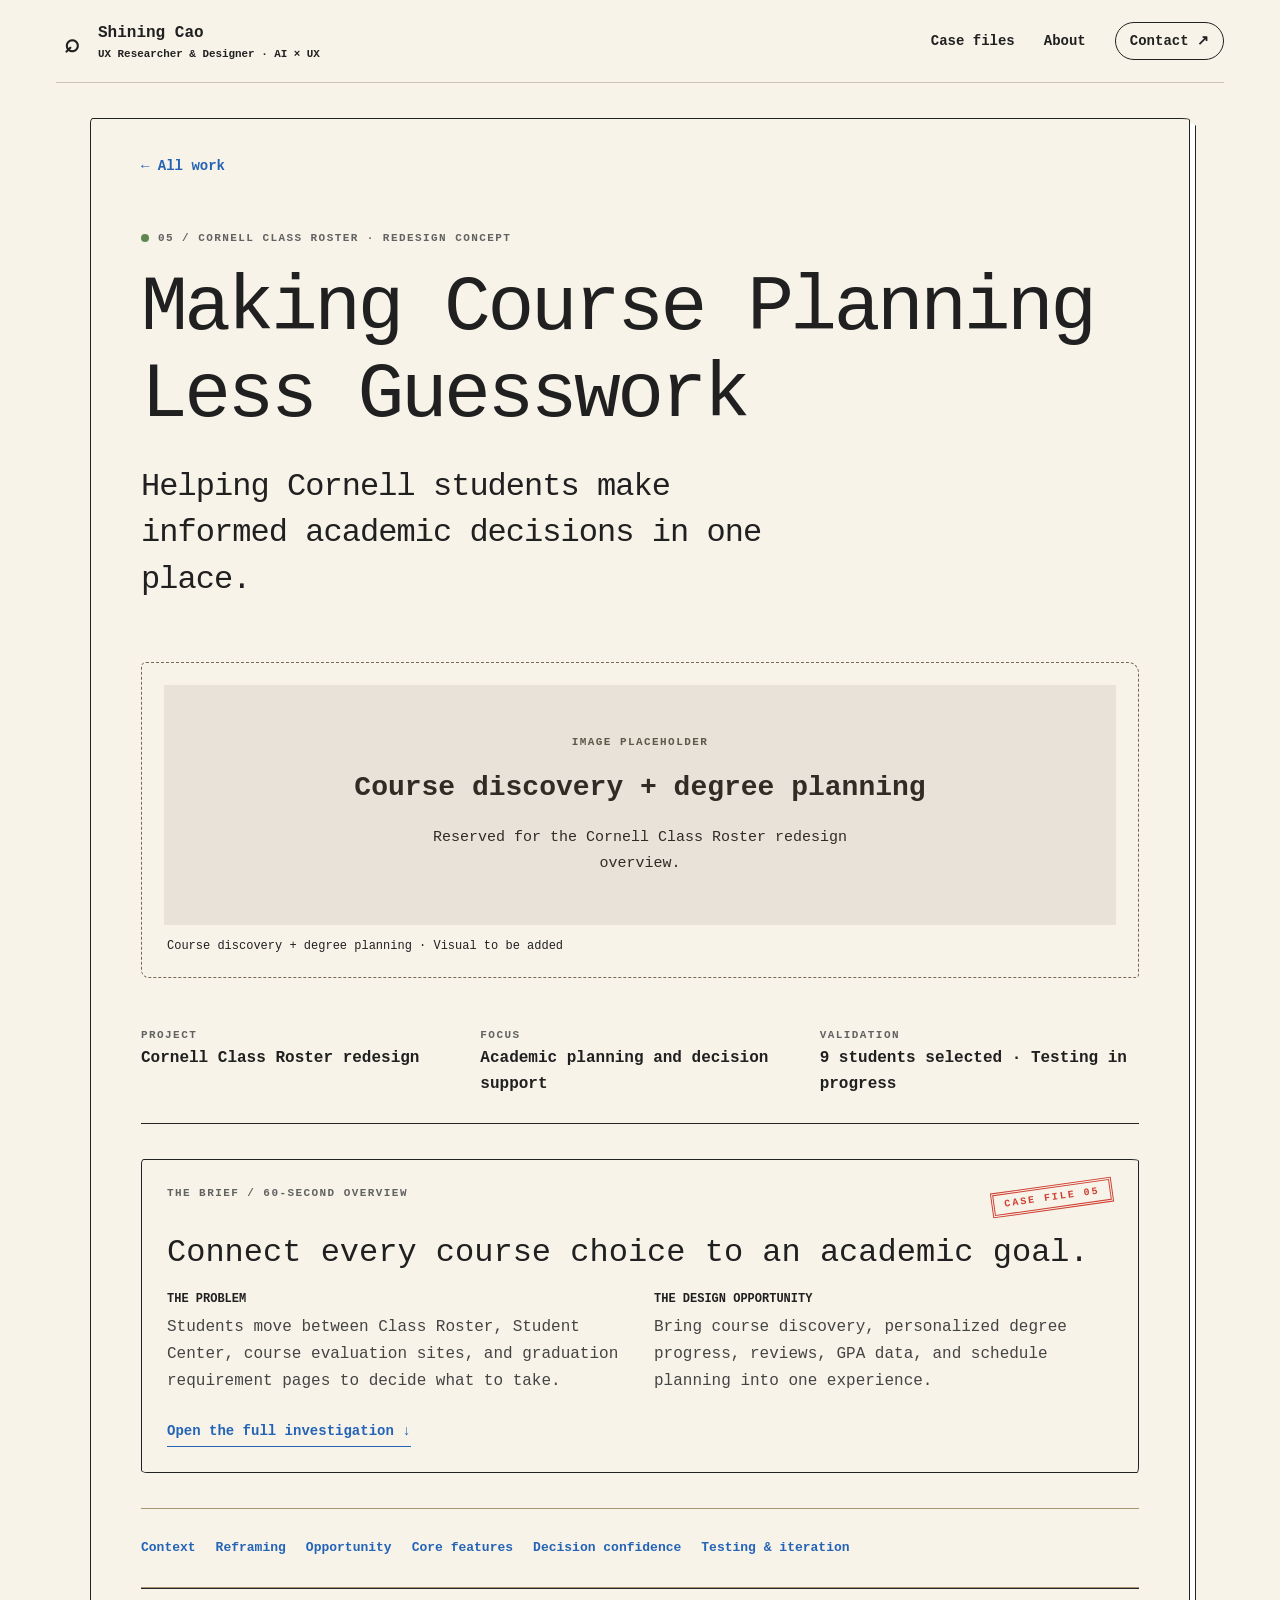
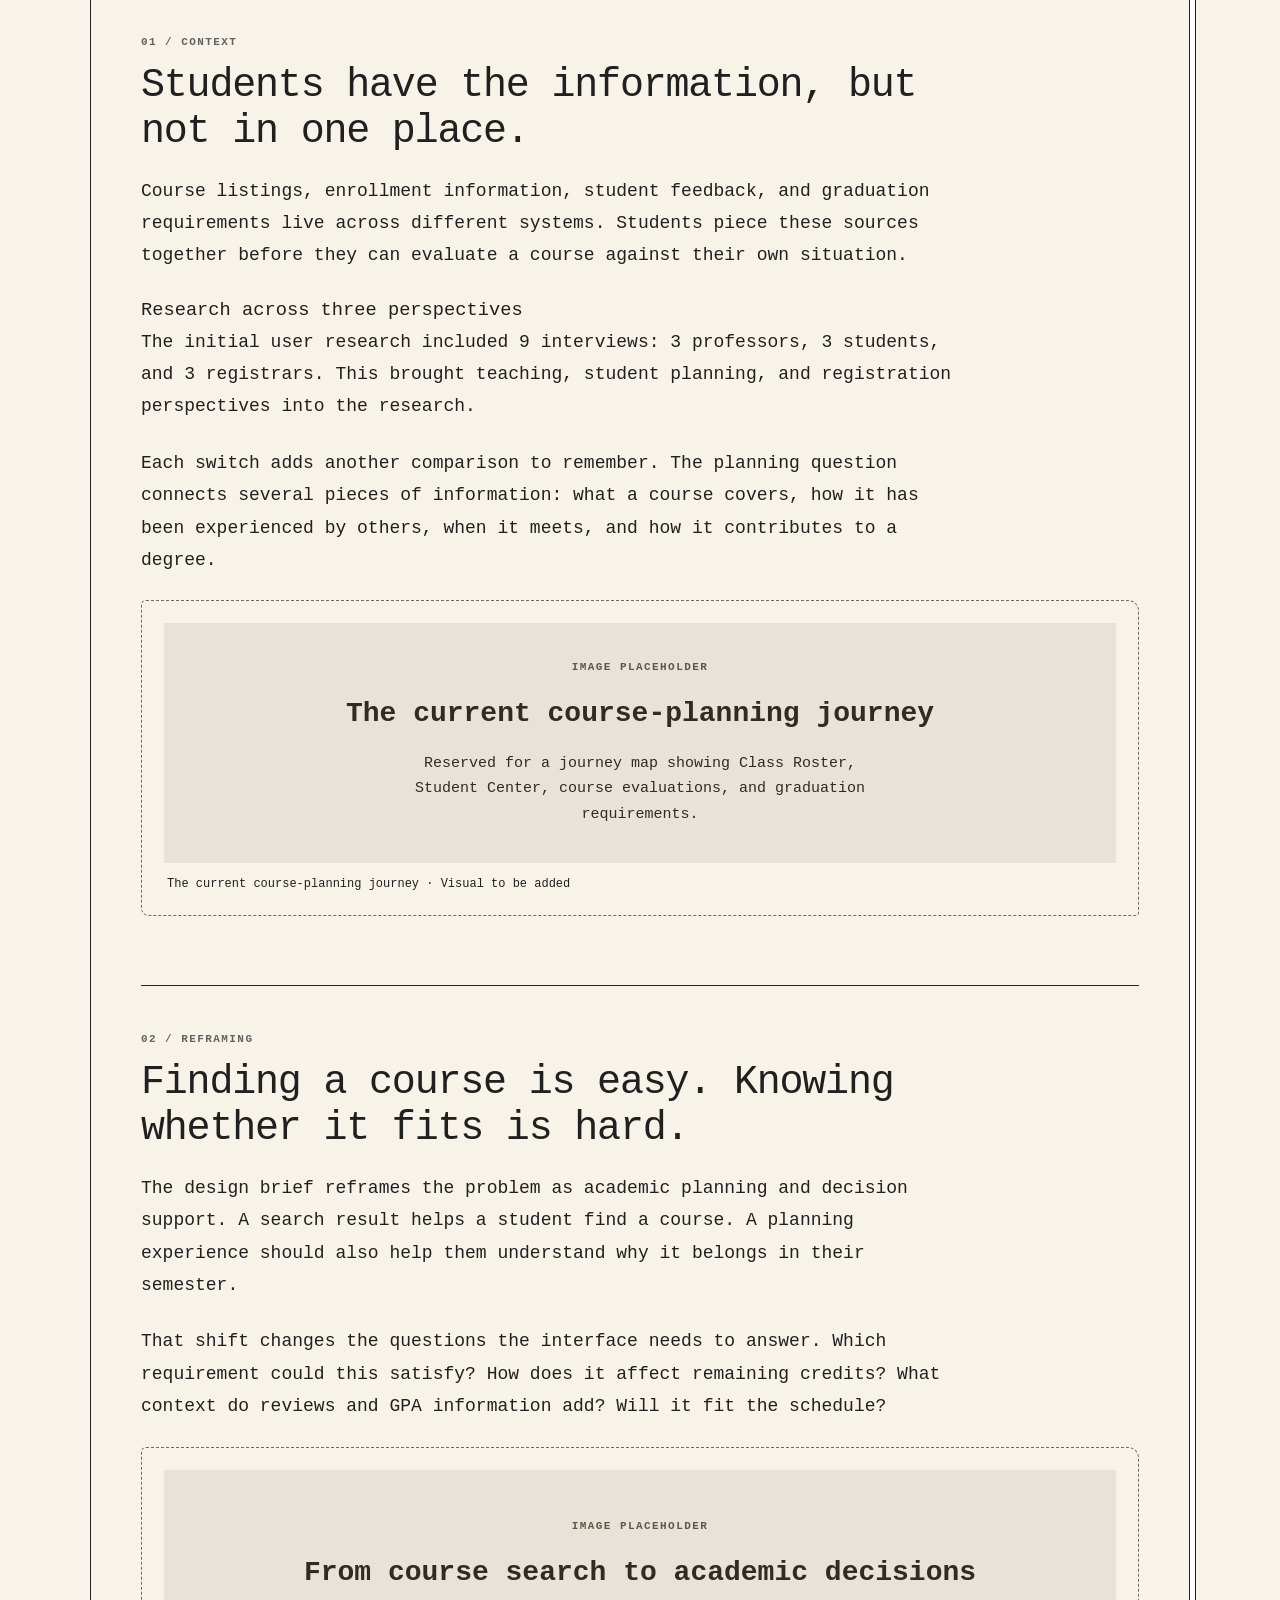
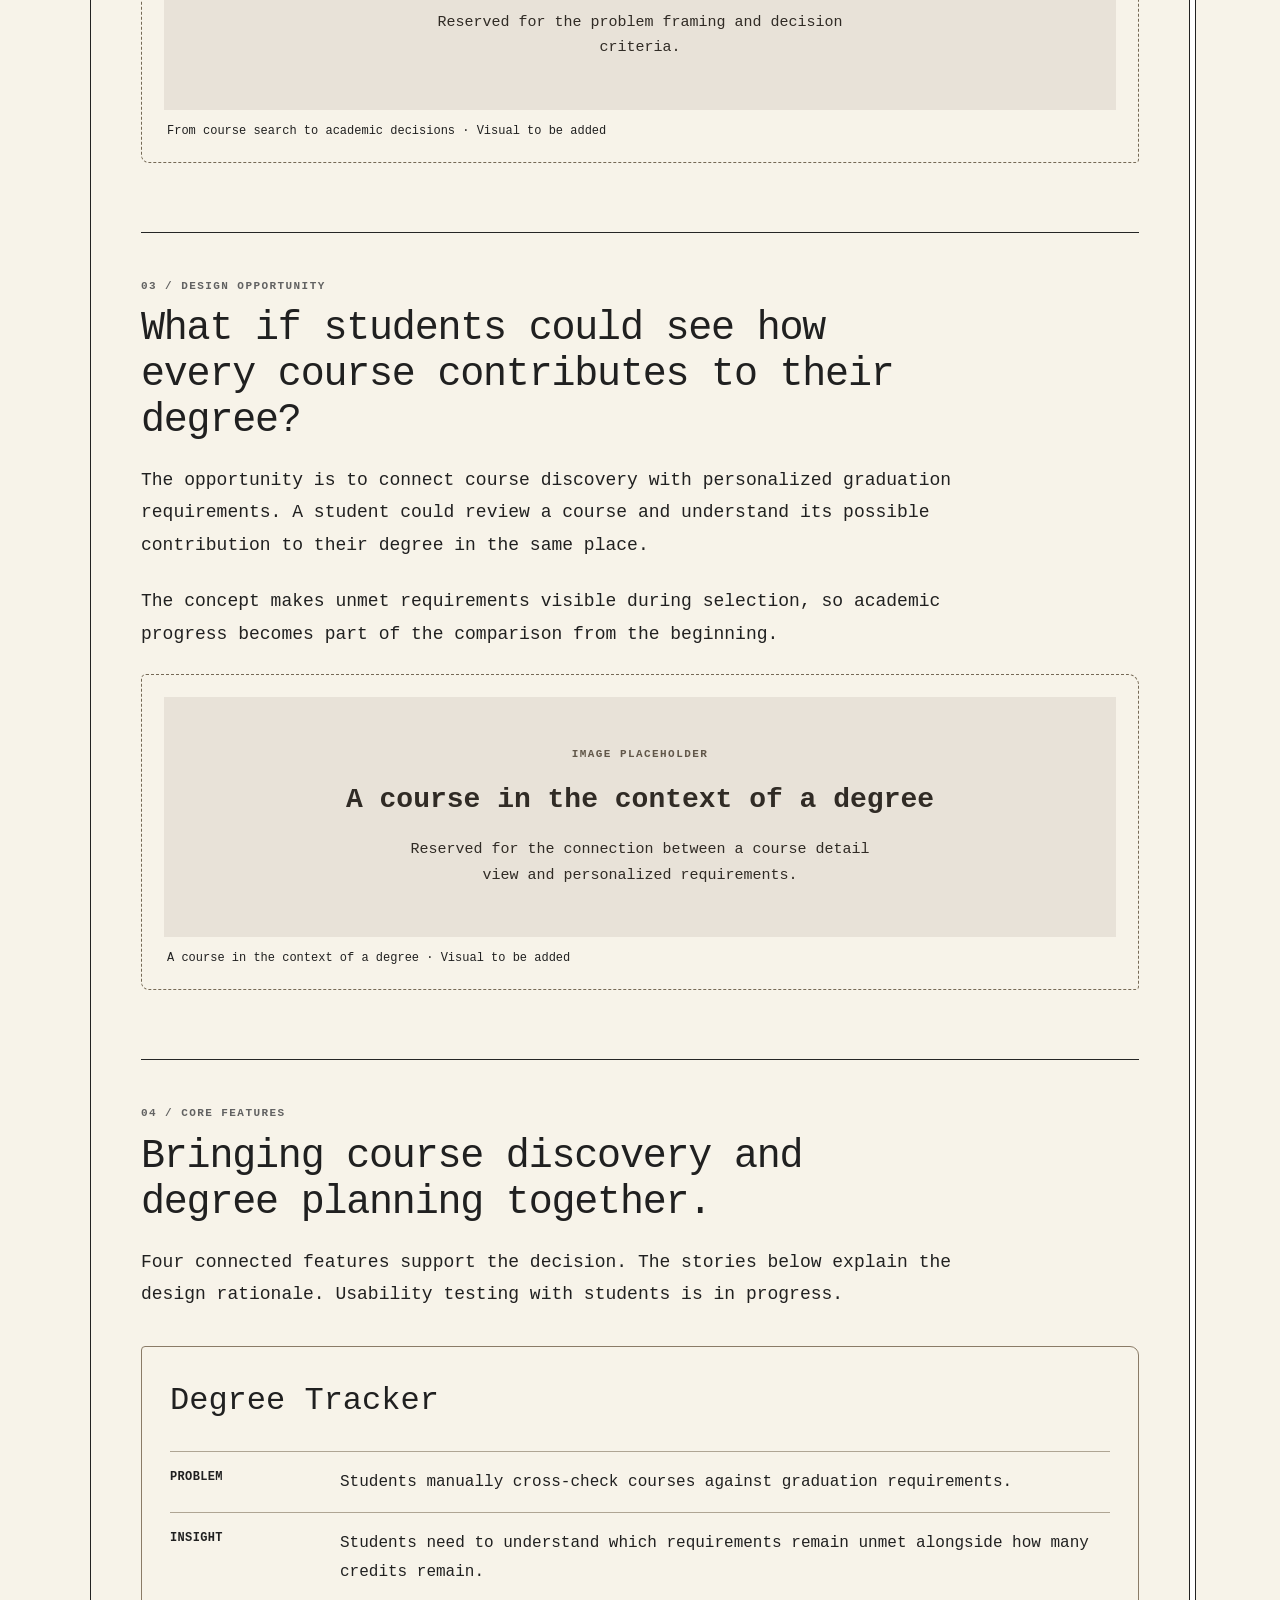
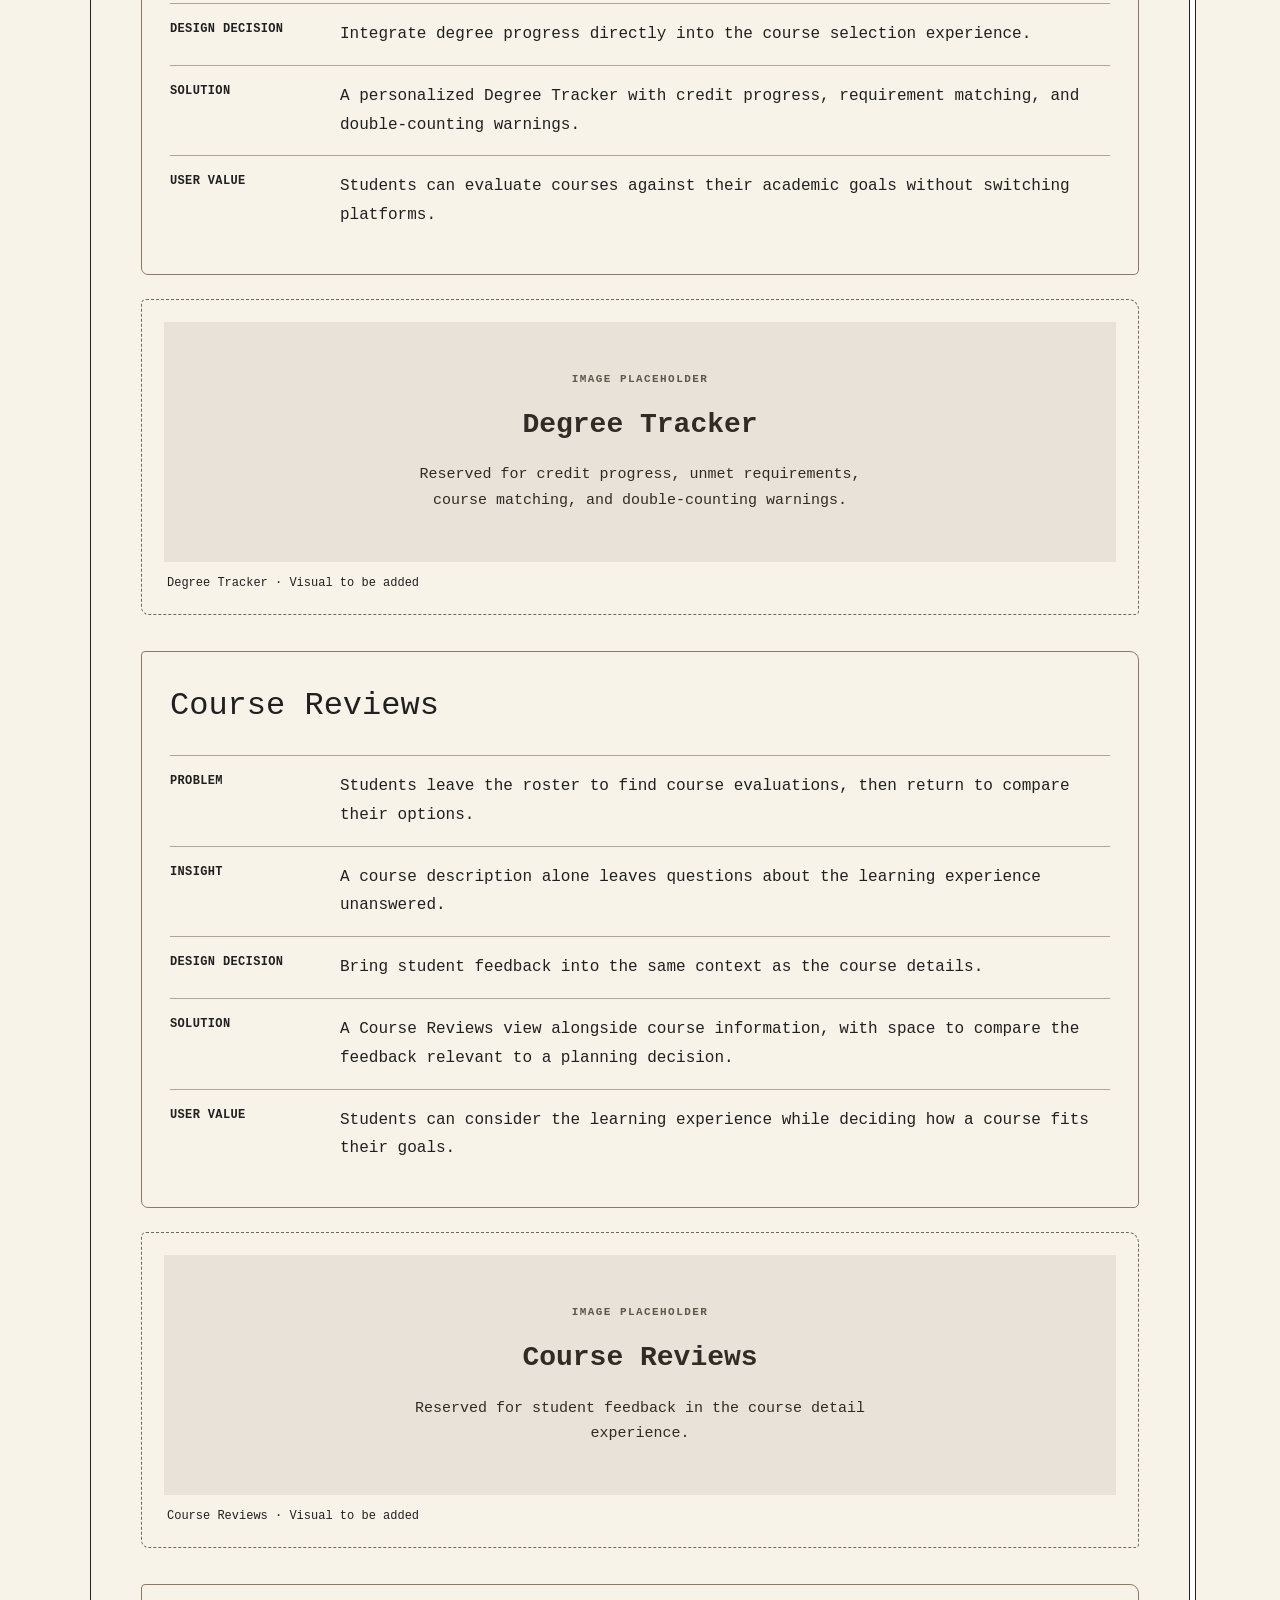
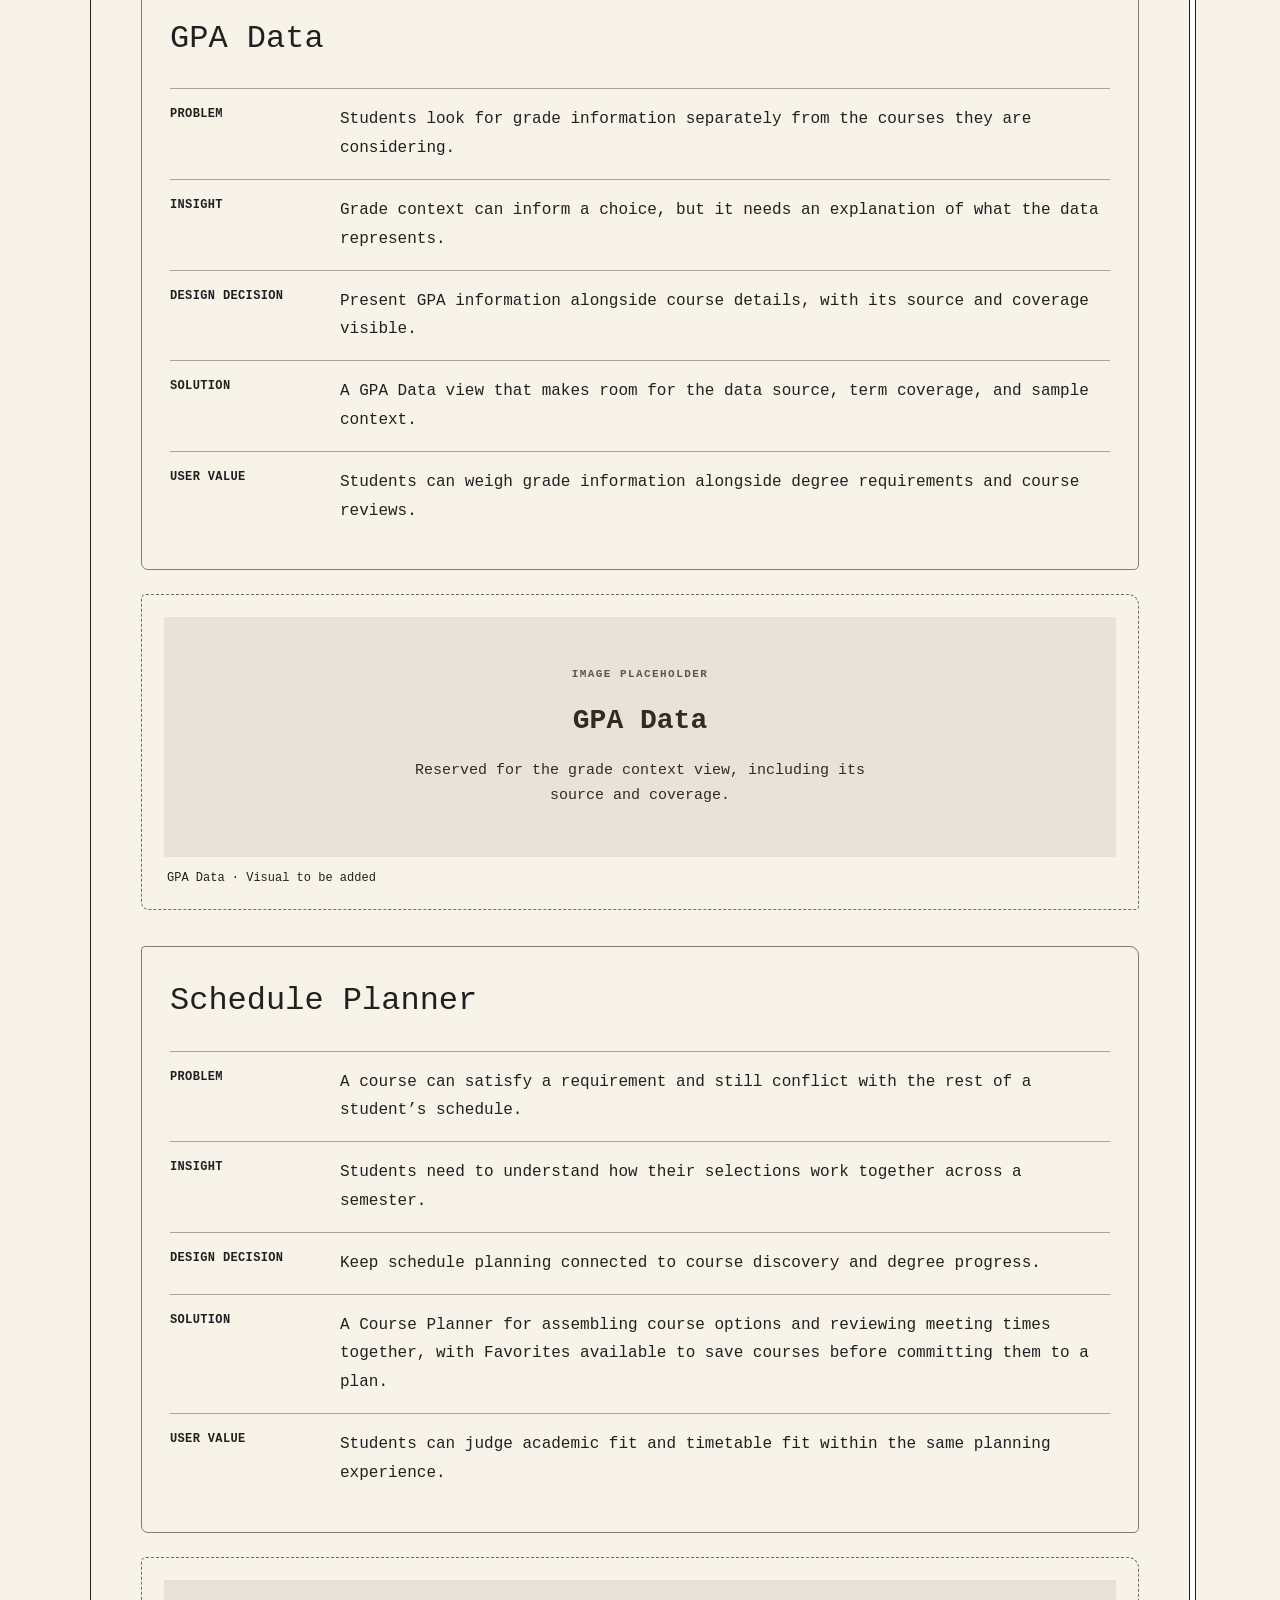
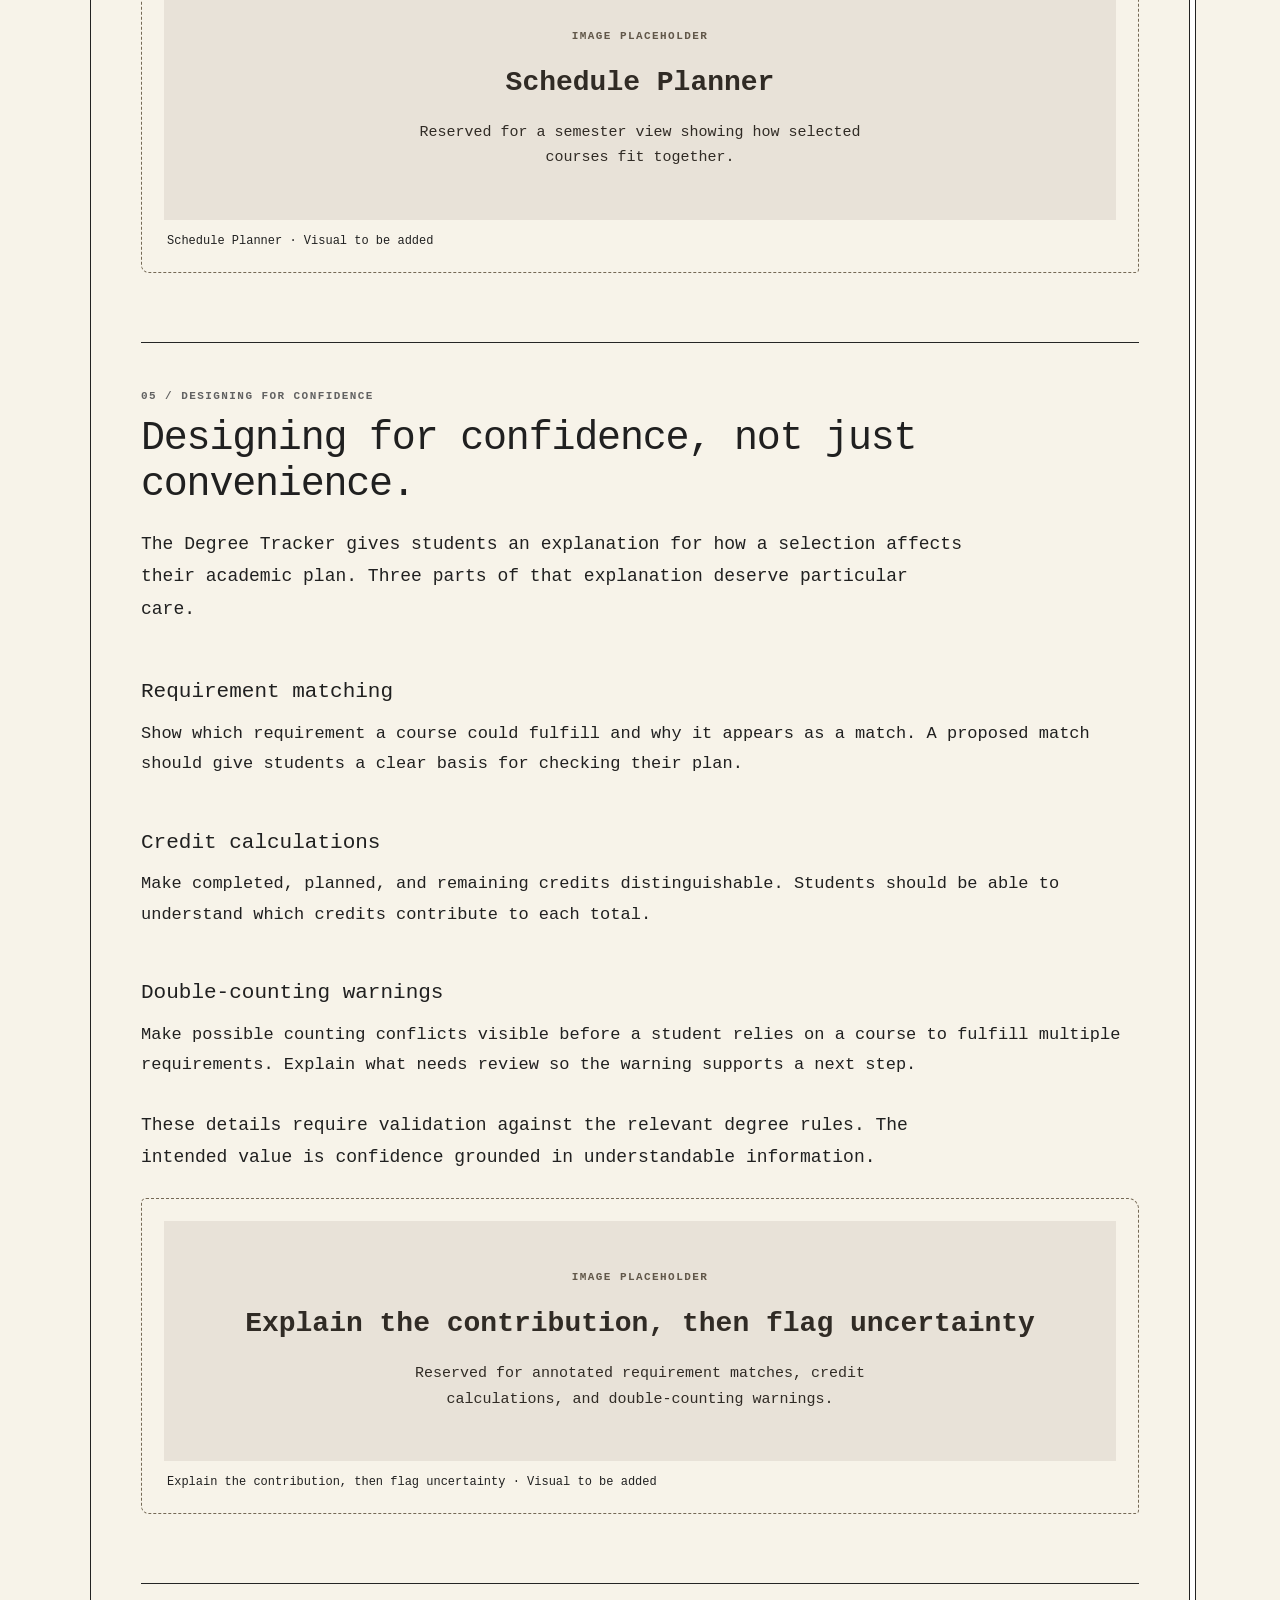
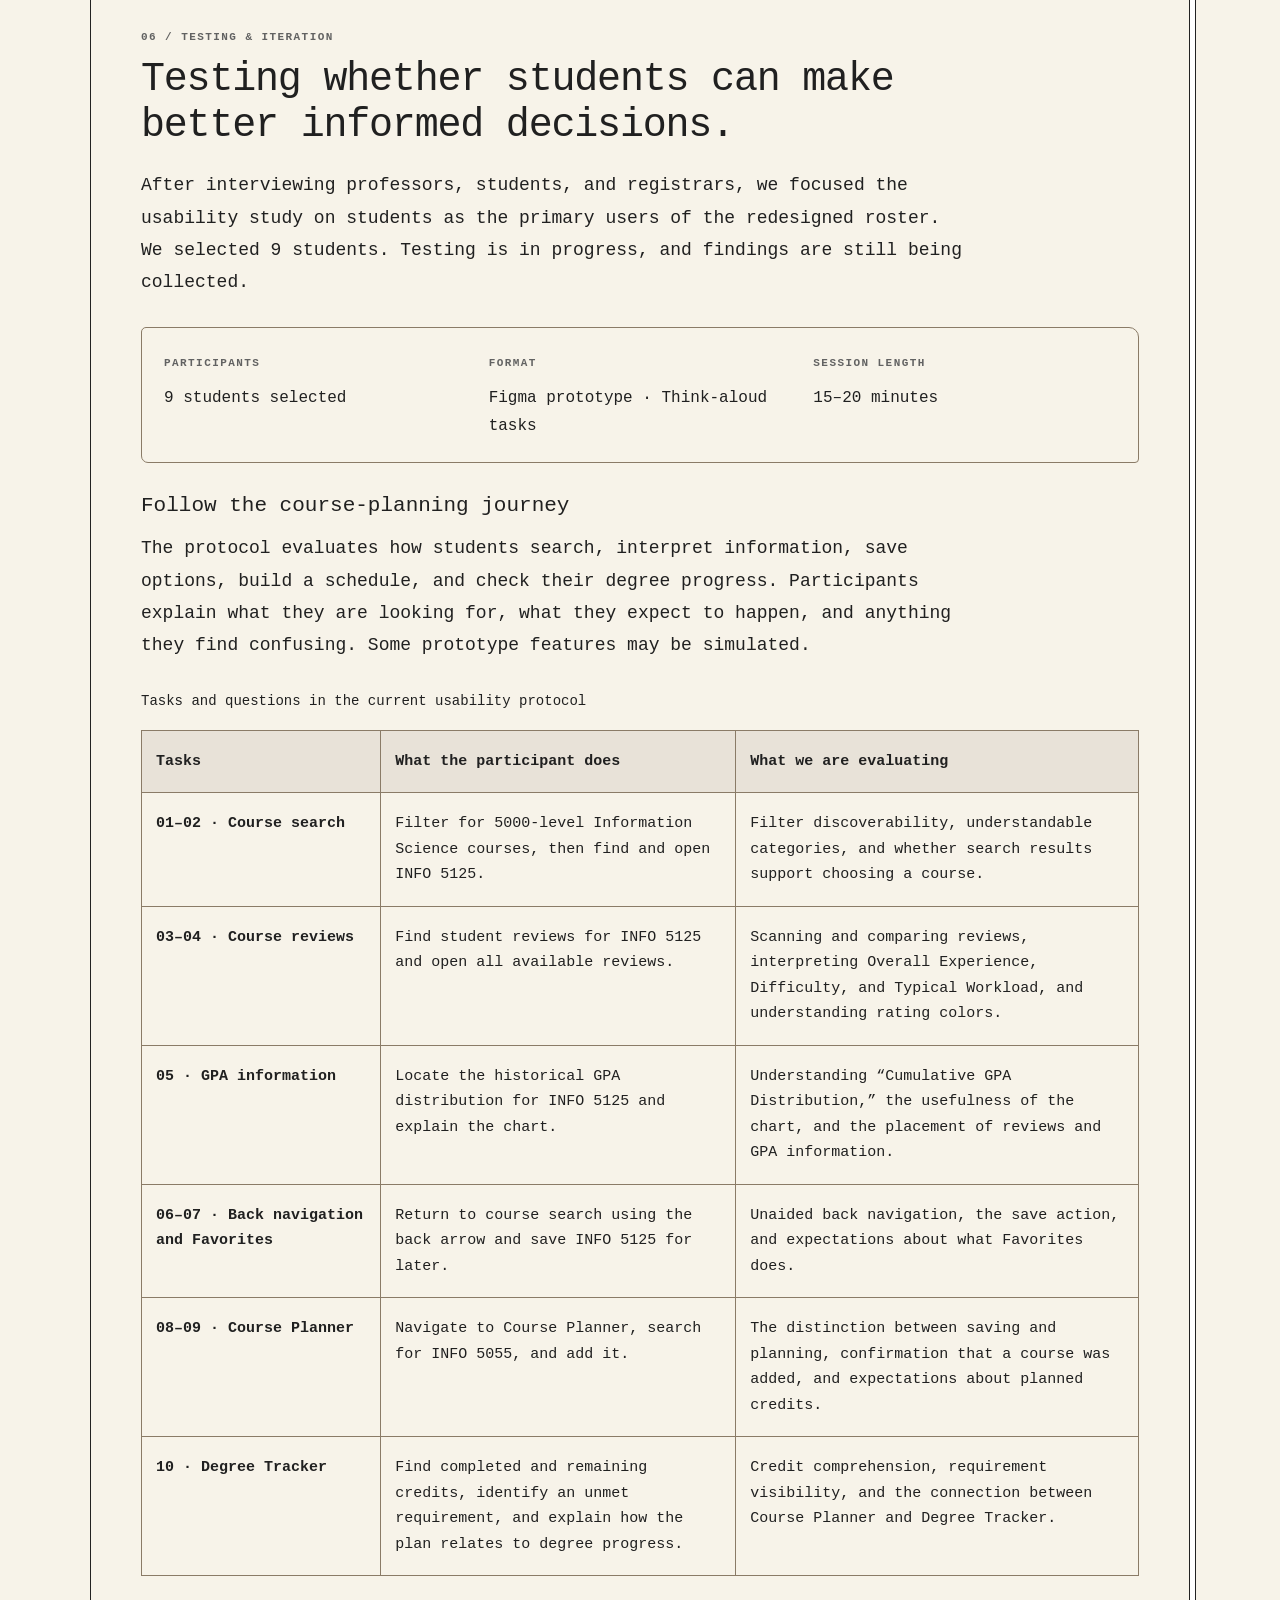
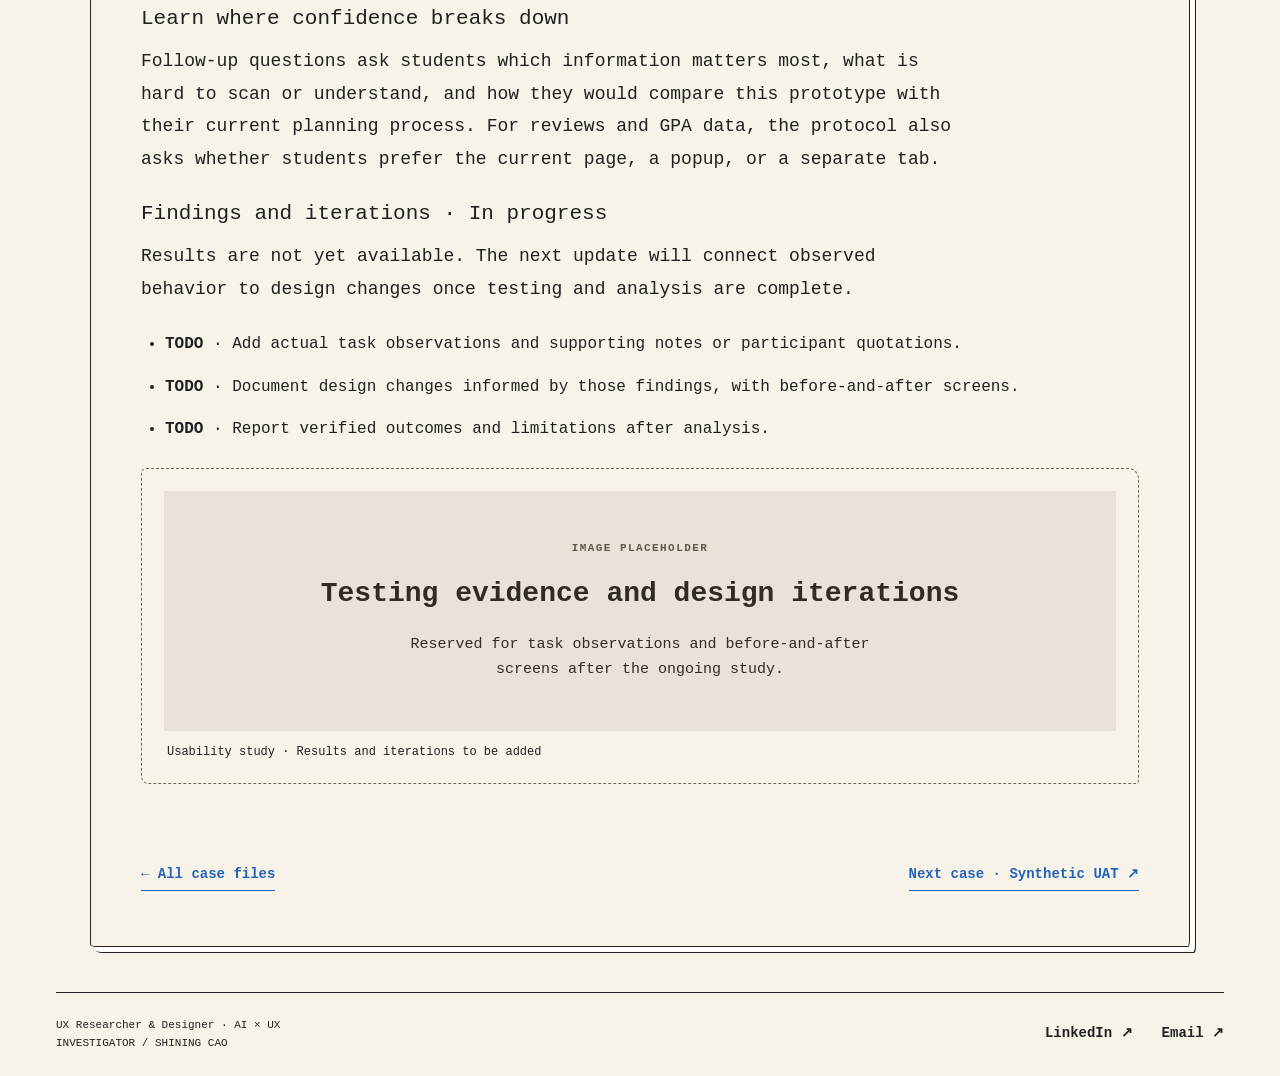
==== cornell-class-roster/index.html @ f932a4f6 "Add Cornell course planning case study and direct project tabs" ====
<!doctype html><html lang="en"><head><meta charset="utf-8"><meta name="viewport" content="width=device-width,initial-scale=1"><title>Cornell Class Roster — Shining Cao</title><meta name="description" content="Making Course Planning Less Guesswork. A Cornell Class Roster redesign concept connecting course discovery, degree progress, reviews, GPA data, and scheduling."><meta name="theme-color" content="#f8f7f4"><link rel="stylesheet" href="../style.css"><script src="../compare.js" defer></script><link rel="stylesheet" href="../archive.css"><link rel="stylesheet" href="../handdrawn.css?v=floating-pen"><link rel="stylesheet" href="../cornell-case.css"></head><body class="cornell-page">
<a class="skip" href="#main">Skip to content</a>
<header class="shell nav"><a class="brand" href="../"><span class="mark" aria-hidden="true">⌕</span><span>Shining Cao<small class="brand-role">UX Researcher &amp; Designer · AI × UX</small></span></a><nav aria-label="Main navigation"><a href="../#work">Case files</a><a href="../#about">About</a><a class="contact" href="mailto:sc3625@cornell.edu">Contact <span aria-hidden="true">↗</span></a></nav></header>
<main id="main"><article class="shell case cornell-case">
<a class="back" href="../#work">← All work</a>
<header class="case-hero">
<p class="label kicker"><span></span>05 / CORNELL CLASS ROSTER · REDESIGN CONCEPT</p>
<h1>Making Course Planning Less Guesswork</h1>
<p class="lede">Helping Cornell students make informed academic decisions in one place.</p>
</header>
<figure class="artifact image-placeholder"><div class="placeholder-content"><span class="label">IMAGE PLACEHOLDER</span><strong>Course discovery + degree planning</strong><p>Reserved for the Cornell Class Roster redesign overview.</p></div><figcaption>Course discovery + degree planning · Visual to be added</figcaption></figure>
<div class="case-meta"><div><p class="label">PROJECT</p><p>Cornell Class Roster redesign</p></div><div><p class="label">FOCUS</p><p>Academic planning and decision support</p></div><div><p class="label">VALIDATION</p><p>9 students selected · Testing in progress</p></div></div>
<section class="overview"><span class="stamp">CASE FILE 05</span><p class="label">THE BRIEF / 60-SECOND OVERVIEW</p><h2>Connect every course choice to an academic goal.</h2>
<div class="overview-grid"><div><h3>The problem</h3><p>Students move between Class Roster, Student Center, course evaluation sites, and graduation requirement pages to decide what to take.</p></div><div><h3>The design opportunity</h3><p>Bring course discovery, personalized degree progress, reviews, GPA data, and schedule planning into one experience.</p></div></div>
<a class="text-link" href="#context">Open the full investigation ↓</a></section>
<nav class="chapter-nav" aria-label="Case chapters"><a href="#context">Context</a><a href="#reframe">Reframing</a><a href="#opportunity">Opportunity</a><a href="#features">Core features</a><a href="#confidence">Decision confidence</a><a href="#validation">Testing &amp; iteration</a></nav>

<section class="case-detail" id="context"><p class="label">01 / CONTEXT</p><h2>Students have the information, but not in one place.</h2>
<p>Course listings, enrollment information, student feedback, and graduation requirements live across different systems. Students piece these sources together before they can evaluate a course against their own situation.</p>
<h3>Research across three perspectives</h3><p>The initial user research included 9 interviews: 3 professors, 3 students, and 3 registrars. This brought teaching, student planning, and registration perspectives into the research.</p>
<p>Each switch adds another comparison to remember. The planning question connects several pieces of information: what a course covers, how it has been experienced by others, when it meets, and how it contributes to a degree.</p>
<figure class="artifact image-placeholder"><div class="placeholder-content"><span class="label">IMAGE PLACEHOLDER</span><strong>The current course-planning journey</strong><p>Reserved for a journey map showing Class Roster, Student Center, course evaluations, and graduation requirements.</p></div><figcaption>The current course-planning journey · Visual to be added</figcaption></figure>
</section>

<section class="case-detail" id="reframe"><p class="label">02 / REFRAMING</p><h2>Finding a course is easy. Knowing whether it fits is hard.</h2>
<p>The design brief reframes the problem as academic planning and decision support. A search result helps a student find a course. A planning experience should also help them understand why it belongs in their semester.</p>
<p>That shift changes the questions the interface needs to answer. Which requirement could this satisfy? How does it affect remaining credits? What context do reviews and GPA information add? Will it fit the schedule?</p>
<figure class="artifact image-placeholder"><div class="placeholder-content"><span class="label">IMAGE PLACEHOLDER</span><strong>From course search to academic decisions</strong><p>Reserved for the problem framing and decision criteria.</p></div><figcaption>From course search to academic decisions · Visual to be added</figcaption></figure>
</section>

<section class="case-detail" id="opportunity"><p class="label">03 / DESIGN OPPORTUNITY</p><h2>What if students could see how every course contributes to their degree?</h2>
<p>The opportunity is to connect course discovery with personalized graduation requirements. A student could review a course and understand its possible contribution to their degree in the same place.</p>
<p>The concept makes unmet requirements visible during selection, so academic progress becomes part of the comparison from the beginning.</p>
<figure class="artifact image-placeholder"><div class="placeholder-content"><span class="label">IMAGE PLACEHOLDER</span><strong>A course in the context of a degree</strong><p>Reserved for the connection between a course detail view and personalized requirements.</p></div><figcaption>A course in the context of a degree · Visual to be added</figcaption></figure>
</section>

<section class="case-detail" id="features"><p class="label">04 / CORE FEATURES</p><h2>Bringing course discovery and degree planning together.</h2>
<p>Four connected features support the decision. The stories below explain the design rationale. Usability testing with students is in progress.</p>
<article class="feature-story" id="degree-tracker"><h3>Degree Tracker</h3><dl><div><dt>PROBLEM</dt><dd>Students manually cross-check courses against graduation requirements.</dd></div><div><dt>INSIGHT</dt><dd>Students need to understand which requirements remain unmet alongside how many credits remain.</dd></div><div><dt>DESIGN DECISION</dt><dd>Integrate degree progress directly into the course selection experience.</dd></div><div><dt>SOLUTION</dt><dd>A personalized Degree Tracker with credit progress, requirement matching, and double-counting warnings.</dd></div><div><dt>USER VALUE</dt><dd>Students can evaluate courses against their academic goals without switching platforms.</dd></div></dl></article>
<figure class="artifact image-placeholder"><div class="placeholder-content"><span class="label">IMAGE PLACEHOLDER</span><strong>Degree Tracker</strong><p>Reserved for credit progress, unmet requirements, course matching, and double-counting warnings.</p></div><figcaption>Degree Tracker · Visual to be added</figcaption></figure>
<article class="feature-story" id="course-reviews"><h3>Course Reviews</h3><dl><div><dt>PROBLEM</dt><dd>Students leave the roster to find course evaluations, then return to compare their options.</dd></div><div><dt>INSIGHT</dt><dd>A course description alone leaves questions about the learning experience unanswered.</dd></div><div><dt>DESIGN DECISION</dt><dd>Bring student feedback into the same context as the course details.</dd></div><div><dt>SOLUTION</dt><dd>A Course Reviews view alongside course information, with space to compare the feedback relevant to a planning decision.</dd></div><div><dt>USER VALUE</dt><dd>Students can consider the learning experience while deciding how a course fits their goals.</dd></div></dl></article>
<figure class="artifact image-placeholder"><div class="placeholder-content"><span class="label">IMAGE PLACEHOLDER</span><strong>Course Reviews</strong><p>Reserved for student feedback in the course detail experience.</p></div><figcaption>Course Reviews · Visual to be added</figcaption></figure>
<article class="feature-story" id="gpa-data"><h3>GPA Data</h3><dl><div><dt>PROBLEM</dt><dd>Students look for grade information separately from the courses they are considering.</dd></div><div><dt>INSIGHT</dt><dd>Grade context can inform a choice, but it needs an explanation of what the data represents.</dd></div><div><dt>DESIGN DECISION</dt><dd>Present GPA information alongside course details, with its source and coverage visible.</dd></div><div><dt>SOLUTION</dt><dd>A GPA Data view that makes room for the data source, term coverage, and sample context.</dd></div><div><dt>USER VALUE</dt><dd>Students can weigh grade information alongside degree requirements and course reviews.</dd></div></dl></article>
<figure class="artifact image-placeholder"><div class="placeholder-content"><span class="label">IMAGE PLACEHOLDER</span><strong>GPA Data</strong><p>Reserved for the grade context view, including its source and coverage.</p></div><figcaption>GPA Data · Visual to be added</figcaption></figure>
<article class="feature-story" id="schedule-planner"><h3>Schedule Planner</h3><dl><div><dt>PROBLEM</dt><dd>A course can satisfy a requirement and still conflict with the rest of a student’s schedule.</dd></div><div><dt>INSIGHT</dt><dd>Students need to understand how their selections work together across a semester.</dd></div><div><dt>DESIGN DECISION</dt><dd>Keep schedule planning connected to course discovery and degree progress.</dd></div><div><dt>SOLUTION</dt><dd>A Course Planner for assembling course options and reviewing meeting times together, with Favorites available to save courses before committing them to a plan.</dd></div><div><dt>USER VALUE</dt><dd>Students can judge academic fit and timetable fit within the same planning experience.</dd></div></dl></article>
<figure class="artifact image-placeholder"><div class="placeholder-content"><span class="label">IMAGE PLACEHOLDER</span><strong>Schedule Planner</strong><p>Reserved for a semester view showing how selected courses fit together.</p></div><figcaption>Schedule Planner · Visual to be added</figcaption></figure>
</section>

<section class="case-detail" id="confidence"><p class="label">05 / DESIGNING FOR CONFIDENCE</p><h2>Designing for confidence, not just convenience.</h2>
<p>The Degree Tracker gives students an explanation for how a selection affects their academic plan. Three parts of that explanation deserve particular care.</p>
<div class="decision-details"><article><h3>Requirement matching</h3><p>Show which requirement a course could fulfill and why it appears as a match. A proposed match should give students a clear basis for checking their plan.</p></article>
<article><h3>Credit calculations</h3><p>Make completed, planned, and remaining credits distinguishable. Students should be able to understand which credits contribute to each total.</p></article>
<article><h3>Double-counting warnings</h3><p>Make possible counting conflicts visible before a student relies on a course to fulfill multiple requirements. Explain what needs review so the warning supports a next step.</p></article></div>
<p>These details require validation against the relevant degree rules. The intended value is confidence grounded in understandable information.</p>
<figure class="artifact image-placeholder"><div class="placeholder-content"><span class="label">IMAGE PLACEHOLDER</span><strong>Explain the contribution, then flag uncertainty</strong><p>Reserved for annotated requirement matches, credit calculations, and double-counting warnings.</p></div><figcaption>Explain the contribution, then flag uncertainty · Visual to be added</figcaption></figure>
</section>

<section class="case-detail" id="validation">
<p class="label">06 / TESTING &amp; ITERATION</p>
<h2>Testing whether students can make better informed decisions.</h2>
<p>After interviewing professors, students, and registrars, we focused the usability study on students as the primary users of the redesigned roster. We selected 9 students. Testing is in progress, and findings are still being collected.</p>
<div class="study-summary"><div><span class="label">PARTICIPANTS</span><p>9 students selected</p></div><div><span class="label">FORMAT</span><p>Figma prototype · Think-aloud tasks</p></div><div><span class="label">SESSION LENGTH</span><p>15–20 minutes</p></div></div>
<h3>Follow the course-planning journey</h3>
<p>The protocol evaluates how students search, interpret information, save options, build a schedule, and check their degree progress. Participants explain what they are looking for, what they expect to happen, and anything they find confusing. Some prototype features may be simulated.</p>
<div class="testing-table-wrap" role="region" aria-label="Usability testing tasks, horizontally scrollable on small screens" tabindex="0"><table class="testing-tasks"><caption>Tasks and questions in the current usability protocol</caption><thead><tr><th scope="col">Tasks</th><th scope="col">What the participant does</th><th scope="col">What we are evaluating</th></tr></thead><tbody>
<tr><th scope="row">01–02 · Course search</th><td>Filter for 5000-level Information Science courses, then find and open INFO 5125.</td><td>Filter discoverability, understandable categories, and whether search results support choosing a course.</td></tr>
<tr><th scope="row">03–04 · Course reviews</th><td>Find student reviews for INFO 5125 and open all available reviews.</td><td>Scanning and comparing reviews, interpreting Overall Experience, Difficulty, and Typical Workload, and understanding rating colors.</td></tr>
<tr><th scope="row">05 · GPA information</th><td>Locate the historical GPA distribution for INFO 5125 and explain the chart.</td><td>Understanding “Cumulative GPA Distribution,” the usefulness of the chart, and the placement of reviews and GPA information.</td></tr>
<tr><th scope="row">06–07 · Back navigation and Favorites</th><td>Return to course search using the back arrow and save INFO 5125 for later.</td><td>Unaided back navigation, the save action, and expectations about what Favorites does.</td></tr>
<tr><th scope="row">08–09 · Course Planner</th><td>Navigate to Course Planner, search for INFO 5055, and add it.</td><td>The distinction between saving and planning, confirmation that a course was added, and expectations about planned credits.</td></tr>
<tr><th scope="row">10 · Degree Tracker</th><td>Find completed and remaining credits, identify an unmet requirement, and explain how the plan relates to degree progress.</td><td>Credit comprehension, requirement visibility, and the connection between Course Planner and Degree Tracker.</td></tr>
</tbody></table></div>
<h3>Learn where confidence breaks down</h3>
<p>Follow-up questions ask students which information matters most, what is hard to scan or understand, and how they would compare this prototype with their current planning process. For reviews and GPA data, the protocol also asks whether students prefer the current page, a popup, or a separate tab.</p>
<h3>Findings and iterations · In progress</h3>
<p>Results are not yet available. The next update will connect observed behavior to design changes once testing and analysis are complete.</p>
<ul class="validation-todos"><li><strong>TODO</strong> · Add actual task observations and supporting notes or participant quotations.</li><li><strong>TODO</strong> · Document design changes informed by those findings, with before-and-after screens.</li><li><strong>TODO</strong> · Report verified outcomes and limitations after analysis.</li></ul>
<figure class="artifact image-placeholder"><div class="placeholder-content"><span class="label">IMAGE PLACEHOLDER</span><strong>Testing evidence and design iterations</strong><p>Reserved for task observations and before-and-after screens after the ongoing study.</p></div><figcaption>Usability study · Results and iterations to be added</figcaption></figure>
</section>
<div class="case-end"><a class="text-link" href="../#work">← All case files</a><a class="text-link" href="../synthetic-uat/">Next case · Synthetic UAT ↗</a></div>
</article></main><footer class="shell footer"><span>UX Researcher &amp; Designer · AI × UX<br>INVESTIGATOR / SHINING CAO</span><div><a href="https://www.linkedin.com/in/shining-c-794804326">LinkedIn ↗</a><a href="mailto:sc3625@cornell.edu">Email ↗</a></div></footer></body></html>
---- style.css ----
:root{--paper:#f8f7f4;--ink:#17231f;--muted:#52605a;--line:#d9ddd4;--dark:#142a25;--mint:#d6f4ad;--green:#285243;--white:#fff;--serif:Georgia,'Times New Roman',serif;--sans:Inter,-apple-system,BlinkMacSystemFont,'Segoe UI',sans-serif}
*{box-sizing:border-box}html{scroll-behavior:smooth}body{margin:0;background:var(--paper);color:var(--ink);font:16px/1.6 var(--sans)}a{color:inherit;text-decoration:none}button{font:inherit}a:focus-visible,button:focus-visible{outline:3px solid #398660;outline-offset:5px}p,h1,h2,h3{margin:0}img{display:block;max-width:100%}[hidden]{display:none!important}::selection{background:var(--mint);color:var(--ink)}
.shell{width:min(1240px,calc(100% - 112px));margin-inline:auto}.skip{position:absolute;left:1rem;top:-100px;background:var(--mint);padding:.5rem 1rem;z-index:2}.skip:focus{top:1rem}
.nav,.footer{display:flex;align-items:center;justify-content:space-between;gap:24px}.nav{height:83px;border-bottom:1px solid var(--line)}.nav nav,.footer div{display:flex;align-items:center;gap:29px}.nav nav a,.footer a{font-size:14px;font-weight:600}.nav nav a:hover,.footer a:hover,.chapter-nav a:hover{text-decoration:underline;text-underline-offset:4px}.brand{font-weight:750;display:inline-flex;align-items:center;gap:10px;white-space:nowrap}.mark{width:32px;height:32px;background:var(--mint);border-radius:50%;display:grid;place-items:center;color:var(--dark);font-size:19px}.contact{border:1px solid var(--line);padding:7px 14px;border-radius:99px}
.hero{padding:80px 0 76px}.label{font:650 11px/1.5 var(--sans);letter-spacing:.13em;text-transform:uppercase;color:var(--muted)}.kicker{display:flex;align-items:center;gap:9px}.kicker span{width:8px;height:8px;border-radius:50%;background:#5e8751}.hero h1,.case h1{font:400 clamp(66px,8.9vw,136px)/.96 var(--serif);letter-spacing:-.073em;margin-top:19px}.hero h1 em{font-weight:400;color:var(--green)}.hero-bottom{display:flex;justify-content:space-between;align-items:end;gap:32px;margin-top:30px}.hero-bottom p{max-width:535px;font-size:clamp(17px,1.8vw,22px);color:var(--muted);line-height:1.5}.text-link{font-size:14px;font-weight:700;display:inline-flex;gap:12px;align-items:center;border-bottom:1px solid currentColor;padding-bottom:4px;width:fit-content}.text-link:hover{color:#387454}
.work{border-top:1px solid var(--line);padding-top:23px;scroll-margin-top:24px}.section-head{display:flex;justify-content:space-between;align-items:baseline;margin-bottom:22px;gap:15px}.section-head h2,.about h2{font:400 clamp(37px,5vw,64px)/1.05 var(--serif);letter-spacing:-.055em}
.feature{display:grid;grid-template-columns:1fr 1.16fr;gap:clamp(22px,4vw,58px);padding:clamp(24px,3.6vw,49px);background:var(--dark);color:#f1f8ee;border-radius:19px;transition:background .2s ease}.feature:hover{background:#1b382f}.feature-copy{display:flex;flex-direction:column;align-items:flex-start;justify-content:center;gap:17px}.feature .label{color:var(--mint)}.feature h3{font:400 clamp(40px,5.4vw,74px)/.98 var(--serif);letter-spacing:-.06em;margin-bottom:10px}.feature-line{font-size:clamp(17px,1.9vw,23px);line-height:1.3;max-width:400px}.feature-summary{max-width:365px;color:#c4d3cb;font-size:15px}.feature-cta{display:inline-flex;gap:12px;align-items:center;border-radius:99px;background:var(--mint);padding:9px 16px;color:var(--dark);font-weight:720;font-size:13px}
.schematic{background:#203a33;border:1px solid #446056;border-radius:13px;padding:17px;color:#e8f2e9;align-self:center;font-size:12px}.board-top,.board-bottom{display:flex;justify-content:space-between;gap:10px;align-items:center;color:#c0d2c5;font-size:9px;font-weight:750;letter-spacing:.12em}.board-top i,.choice i{display:inline-block;border-radius:50%;width:7px;height:7px;background:#c6ee9f;margin-right:5px}.board-grid{display:grid;grid-template-columns:1fr 1fr;gap:12px;margin:14px 0}.board-unit{min-width:0}.unit-heading{display:flex;align-items:center;gap:7px;margin-bottom:7px;font-size:9px;font-weight:750;letter-spacing:.07em}.unit-heading b{display:grid;place-items:center;border-radius:5px;background:var(--mint);color:var(--dark);width:23px;height:23px;font-size:12px}.mock{background:#f6faf3;color:#17231f;border-radius:7px;padding:11px;min-height:152px}.mock strong{display:block;line-height:1.25;margin:2px 0 9px}.mock small{font-size:8px;letter-spacing:.1em;color:#465b4d;font-weight:750}.mock-field{display:flex;justify-content:space-between;gap:4px;border-top:1px solid #dfe9db;padding:3px 0;font-size:9px}.mock-field span{text-align:right;font-weight:700}.choice{border:1px solid #9ab78f;background:#e3f2d9;padding:4px;border-radius:4px;margin:4px 0;font-size:9px}.choice i{background:#406548;width:5px;height:5px}.muted-choice{border-color:#d9e5d5;background:transparent}.muted-choice i{background:transparent;border:1px solid #6d8d70}.fake-button{display:inline-block;background:var(--dark);color:#fff;font-size:8px;border-radius:4px;padding:3px 6px;margin-top:4px}.connector{height:1px;background:#668072;flex:1}
.work-grid{display:grid;grid-template-columns:repeat(3,1fr);gap:24px;margin-top:27px}.card{display:block;padding-bottom:18px;border-bottom:1px solid var(--line)}.cover{aspect-ratio:1.62;overflow:hidden;border-radius:13px}.cover img{width:100%;height:100%;object-fit:cover;transition:transform .25s ease}.card:hover img{transform:scale(1.035)}.peach{background:#ead8c9}.blue{background:#d8e9f1}.violet{background:#e1deef}.card-meta{display:flex;align-items:center;justify-content:space-between;gap:6px;margin-top:12px}.arrow{border:1px solid var(--line);border-radius:50%;width:31px;height:31px;flex-shrink:0;display:grid;place-items:center}.card:hover .arrow{background:var(--mint)}.card h3{font:400 34px/1.2 var(--serif);letter-spacing:-.04em}.card p{font-size:14px;color:var(--muted);margin-top:3px}
.about{display:grid;grid-template-columns:1fr 1fr;gap:34px;background:#e9eee5;padding:44px;border-radius:16px;margin-block:72px}.about h2{margin-top:7px}.about p:not(.label){font-size:18px;margin-bottom:13px}.about .text-link{margin-top:7px}.footer{min-height:84px;border-top:1px solid var(--line);font-size:13px;color:var(--muted)}
.case{max-width:1100px;padding-top:34px;padding-bottom:62px}.back{font-size:14px;font-weight:700;color:var(--green)}.back:hover{text-decoration:underline}.case-hero{padding:50px 0 35px}.case h1{font-size:clamp(55px,9vw,119px);overflow-wrap:break-word}.lede{font-size:clamp(23px,3.6vw,40px);line-height:1.2;letter-spacing:-.03em;max-width:790px;margin-top:18px}.case-intro{margin-top:12px;font-size:19px;color:var(--muted)}.case-board{background:var(--dark);border-radius:18px;padding:clamp(20px,4vw,52px)}.case-board .schematic{max-width:660px;margin:auto;padding:clamp(14px,3vw,25px)}.case-board .mock{min-height:165px}.case-meta{display:grid;grid-template-columns:repeat(3,1fr);gap:20px;padding:25px 0;border-bottom:1px solid var(--line)}.case-meta p+p{margin-top:3px;font-weight:650}.chapter-nav{display:flex;flex-wrap:wrap;gap:10px 20px;padding:17px 0;font-size:13px;font-weight:650;color:var(--green)}.chapter{scroll-margin-top:28px;display:grid;grid-template-columns:minmax(125px,1fr) 3.3fr;gap:24px;border-top:1px solid var(--line);padding:34px 0 40px}.case>.cover+.chapter{margin-top:32px}.case>.cover{aspect-ratio:2.2}.chapter>.label{padding-top:7px}.chapter h2{font:400 clamp(32px,4.2vw,54px)/1.05 var(--serif);letter-spacing:-.05em;margin-bottom:14px}.chapter div>p:not(.label){max-width:72ch;color:var(--muted);margin-bottom:12px}.chapter div>p:last-child{margin-bottom:0}.insight{border-left:3px solid #60885c;padding-left:14px;margin-top:20px}.case-end{display:flex;flex-wrap:wrap;justify-content:space-between;gap:20px;margin-top:10px}.comparison{border:1px solid var(--line);border-radius:13px;padding:clamp(14px,3vw,23px);background:#eef1e9;margin:20px 0}.compare-task p+p{font-weight:650;margin-top:3px}.compare-controls{display:none;flex-wrap:wrap;gap:7px;margin:14px 0}.comparison.enhanced .compare-controls{display:flex}.compare-controls button{cursor:pointer;border:1px solid #879a8a;background:transparent;color:var(--ink);border-radius:99px;padding:6px 11px;font-size:13px;font-weight:700}.compare-controls button[aria-pressed=true]{background:var(--dark);color:white;border-color:var(--dark)}.compare-panel{background:var(--white);border-radius:9px;padding:14px;margin:12px 0}.compare-panel h3{font-size:19px;margin:3px 0 8px}.demo-fields{display:grid;grid-template-columns:1fr 1fr;gap:6px;margin-bottom:12px}.demo-fields div{background:#eef2eb;border-radius:5px;padding:6px 8px;font-size:12px}.demo-fields strong{display:block}.compare-note{font-size:12px}
@media(max-width:880px){.shell{width:calc(100% - 56px)}.hero{padding:62px 0}.feature{gap:20px}.work-grid{gap:14px}.card-meta .label{letter-spacing:.07em}.about{padding:30px}}
@media(max-width:660px){.shell{width:calc(100% - 36px)}.nav{height:66px;gap:12px}.nav nav,.footer div{gap:12px}.nav nav a{font-size:12px}.brand{font-size:14px;gap:5px}.mark{width:25px;height:25px;font-size:14px}.contact{padding:5px 7px}.hero{padding:51px 0 44px}.hero h1{font-size:clamp(50px,12vw,76px)}.desktop{display:none}.hero-bottom{align-items:flex-start;flex-direction:column;gap:16px;margin-top:22px}.section-head h2{font-size:34px}.feature{grid-template-columns:1fr;padding:18px;gap:23px}.schematic{padding:10px}.board-grid{gap:7px}.mock{padding:7px}.unit-heading{letter-spacing:0}.work-grid,.about,.chapter{grid-template-columns:1fr}.work-grid{gap:22px}.card h3{font-size:31px}.about{margin-block:46px;gap:14px;padding:23px}.case{padding-top:22px}.case-hero{padding:32px 0 24px}.case-meta{grid-template-columns:1fr;gap:11px;padding:16px 0}.chapter{gap:7px;padding:24px 0}.chapter>.label{padding-top:0}.case>.cover{aspect-ratio:1.65}.chapter-nav{gap:7px 13px}}
@media(max-width:340px){.nav nav{gap:8px}.nav .contact{border:0;padding:0}.demo-fields{grid-template-columns:1fr}}
@media(prefers-reduced-motion:reduce){*,*::before,*::after{scroll-behavior:auto!important;transition:none!important}}
---- archive.css ----
:root{--paper:#e7d6af;--ink:#322b20;--muted:#665640;--line:#aa9470;--dark:#29271f;--mint:#dac79e;--green:#8a382c;--soft:#d8c49a;--white:#f0e3c7}
body{background:#171916;color:#e0d1b2;background-image:radial-gradient(ellipse at 45% 10%,#44413355,transparent 65%),repeating-linear-gradient(94deg,#ffffff02 0 1px,transparent 1px 5px);font-family:Georgia,serif}
.nav{border-color:#74684a55}.nav nav a,.brand,.footer{color:#dfcda6}.mark{background:transparent;color:#d0b480;font-size:26px}.label{font-family:'Courier New',monospace}.contact{border-color:#8e7a5655}.archive-desk{display:grid;grid-template-columns:.7fr 1.5fr .8fr;gap:46px;align-items:center;min-height:690px;padding-block:70px}.desk-note{font:13px/1.8 'Courier New',monospace;display:grid;gap:22px;color:#c6b792}.hand{font:italic 23px/1.5 Georgia,serif}.note-rule{width:60px;height:1px;background:#a68d59}.desk-note a{border-bottom:1px solid #9b8352;padding-bottom:8px;width:fit-content}.folder{position:relative;background:linear-gradient(100deg,#aa8c54 0,#cbb17a 2%,#d7c292 4%,#dfcc9f 9%,#c9ad78 100%);border:1px solid #a18a60;border-radius:3px 12px 14px 4px;padding:47px 40px 36px;box-shadow:5px 7px 0 #766447,9px 11px 0 #a18a61,15px 23px 45px #000a;transform:rotate(-2deg);color:var(--ink)}.folder:before{content:'';position:absolute;inset:11px;border:1px solid #81694355;pointer-events:none}.folder-tab{position:absolute;top:-29px;left:14px;background:#c6ad7b;padding:9px 20px 5px;border-radius:9px 15px 0 0;font:10px 'Courier New',monospace}.stamp{display:inline-block;border:3px double #8c3c2b;color:#8c3c2b;padding:4px 10px;font:700 14px 'Courier New',monospace;letter-spacing:2px;transform:rotate(-8deg);margin-bottom:24px}.folder h1{font:700 clamp(45px,5vw,75px)/1.05 Georgia,serif;letter-spacing:1px;margin:13px 0 16px}.folder-sub{font:16px/1.7 'Courier New',monospace}.signature{display:flex;flex-direction:column;margin:30px 0;color:#5f5035;font-style:italic}.signature strong{font:italic 30px Georgia,serif;margin-top:5px}.open-file{position:relative;z-index:1;display:flex;justify-content:space-between;align-items:center;background:#eee1c1;padding:16px 20px;box-shadow:0 2px 4px #46372266;font:italic 21px Georgia,serif;transform:rotate(1deg)}.open-file:hover{background:#fff0cb}.coffee-ring{position:absolute;right:-25px;bottom:85px;width:127px;height:127px;border:9px double #79552433;border-radius:50%;pointer-events:none}.desk-evidence{display:grid;gap:45px}.evidence-note{position:relative;padding:23px;background:#dcccaa;color:#423726;transform:rotate(5deg);box-shadow:5px 10px 22px #0009}.evidence-note:before,.evidence:before{content:'';position:absolute;top:-11px;left:30%;width:74px;height:25px;background:#b7a079aa;transform:rotate(-8deg)}.evidence-note h2{font:italic 26px/1.2 Georgia,serif;margin:16px 0}.evidence-note p:not(.label){font:13px/1.8 'Courier New',monospace;margin-bottom:15px}.tiny-file{font:12px/1.6 'Courier New',monospace;border-left:1px solid #b49c68;padding-left:15px}.tiny-file .label{color:#bfb08d}.tiny-file p{font:italic 22px Georgia,serif;margin:10px 0}.work{background:#e5d5b1;color:var(--ink);padding:35px;position:relative;box-shadow:9px 9px 0 #9a855d,0 20px 50px #0006}.work:before{content:'CONTENTS';position:absolute;top:-25px;left:0;background:#d6c194;padding:6px 25px;font:12px 'Courier New',monospace}.section-head h2{font-size:48px}.feature{border-radius:2px;background:#c6b084;color:#312c21;border:1px solid #9a825a;box-shadow:2px 3px 6px #66522f33}.feature:hover{background:#d3bc8f}.feature .label{color:#783a2e}.feature-summary{color:#55472f}.feature-cta{border-radius:0;border-bottom:1px solid #54462e;background:transparent;padding-inline:0}.schematic{border-radius:2px;background:#484635;border-color:#77705a}.mock{border-radius:1px}.card{position:relative;padding:12px;background:#f0e4ca;box-shadow:2px 4px 6px #66522f44;transform:rotate(-1deg)}.card:nth-child(2){transform:rotate(1deg)}.cover{border-radius:0;filter:sepia(.22)}.card .label{font-size:9px}.card h3{font-size:32px}.about{background:#cdb88f;color:var(--ink);border-radius:1px;box-shadow:5px 6px 0 #806b49;margin-top:75px}.footer{border-color:#74684a;font:11px/1.7 'Courier New',monospace}.case{background:linear-gradient(90deg,#c6b18b 0,#ecddbc 2%,#e9d9b6 98%,#c1aa80 100%);color:var(--ink);padding:35px 50px 55px;margin-top:35px;margin-bottom:45px;box-shadow:9px 10px 0 #887653,0 20px 60px #0007}.case h1{font-size:clamp(50px,8vw,95px);letter-spacing:-.04em}.case-board{border-radius:2px;background:#494637}.case .cover{margin-block:20px}.overview{border:1px solid #a58d63;padding:25px;margin:35px 0;background:#f1e4c4;position:relative}.overview .stamp{float:right;font-size:10px}.overview h2{font:32px/1.2 Georgia,serif;margin:13px 0 20px;clear:both}.overview-grid{display:grid;grid-template-columns:1fr 1fr;gap:28px;margin-bottom:23px}.overview h3{font:700 12px 'Courier New',monospace;text-transform:uppercase;margin-bottom:8px}.overview p:not(.label){font-size:16px;line-height:1.7;color:#665640}.chapter h2{font-size:39px}.chapter div>p:not(.label){font-size:18px;line-height:1.8}.chapter{grid-template-columns:1fr 3fr;padding-block:40px}.chapter-nav{border-block:1px solid #aa9470}.evidence{position:relative;margin:0 0 30px;padding:15px 15px 8px;background:#f3e8d0;box-shadow:2px 4px 6px #66522f44;transform:rotate(-.5deg)}.evidence .cover{aspect-ratio:auto;margin:0}.evidence img{height:auto;object-fit:contain}.evidence figcaption{font:11px 'Courier New',monospace;padding:10px 0}.comparison{background:#d9c69d;border-color:#aa9470;border-radius:1px}.compare-panel{background:#f0e5cb;border-radius:1px}.demo-fields div{background:#e0d0ac}.compare-controls button{border-radius:1px}.case .text-link{color:#783a2e}
@media(max-width:900px){.archive-desk{gap:24px;grid-template-columns:.7fr 1.4fr}.desk-evidence{display:none}.folder{padding:35px}.work{padding:22px}.case{padding:30px}.chapter{grid-template-columns:1fr;gap:10px}}
@media(max-width:660px){.archive-desk{display:block;min-height:0;padding:50px 18px 65px}.desk-note{display:none}.folder{padding:32px 26px;max-width:410px;margin:auto}.folder h1{font-size:57px}.folder .label{font-size:9px}.work{padding:20px 15px}.section-head{display:block}.section-head h2{margin-top:10px;font-size:37px}.feature{padding:17px}.card{transform:none!important}.case{padding:23px 18px}.overview{padding:18px}.overview-grid{grid-template-columns:1fr;gap:15px}.overview h2{font-size:28px}.chapter h2{font-size:31px}.chapter div>p:not(.label){font-size:17px}.overview .stamp{float:none}.about{padding:23px}.nav nav{gap:10px}}

/* Kraft stock over the original scene palette. */
.work,.case,.about,.overview,.card,.evidence,.compare-panel{
 background-color:#cfb58a;
 background-image:url("assets/paper-grain.svg"),linear-gradient(100deg,#c4a779 0%,#e0c69c 12%,#d9bd91 88%,#c4a779 100%);
}
.overview,.card,.evidence,.compare-panel{
 background-color:#e4ceaa;
 background-image:url("assets/paper-grain.svg"),linear-gradient(110deg,#d7bd95,#ebd7b5 48%,#ddc49e);
}
@media(hover:hover) and (pointer:fine){
 body.scene-home,body.scene-home *{cursor:url("assets/magnifier.svg?v=small") 10 10,zoom-in}
 body:not(.scene-home) a,body:not(.scene-home) button{cursor:pointer}
 input,textarea,[contenteditable="true"]{cursor:text}
}

.case-detail{padding:45px 0;border-top:1px solid var(--line);scroll-margin-top:25px}
.case-detail h2{font:40px/1.15 Georgia,serif;letter-spacing:-1.2px;margin:12px 0 20px;max-width:800px}
.case-detail>p:not(.label){font-size:18px;line-height:1.8;max-width:76ch;margin-bottom:24px}
.artifact{margin:24px 0;padding:12px;background:#eee0c1;border:1px solid #a58d63}
.artifact img{width:100%;height:auto;display:block}
.artifact figcaption{display:flex;justify-content:space-between;gap:15px;font:12px/1.5 'Courier New',monospace;padding:12px 3px 0}
.artifact figcaption span{white-space:nowrap}
.artifact-grid{display:grid;grid-template-columns:repeat(2,minmax(0,1fr));gap:22px;align-items:start}
.artifact-grid .artifact{margin:0}
.artifact-grid img{max-height:740px;object-fit:contain}
.finding-grid{display:grid;grid-template-columns:repeat(2,1fr);gap:14px;margin-block:25px}
.finding-grid p{padding:20px;border:1px solid #a58d63;background:#dfc99e;font-size:17px}
@media(max-width:660px){.case-detail{padding:28px 0}.case-detail h2{font-size:30px}.case-detail>p:not(.label){font-size:17px}.artifact-grid{grid-template-columns:1fr}.artifact figcaption{flex-direction:column;gap:5px}.finding-grid{grid-template-columns:1fr}}
---- handdrawn.css ----
/* An interactive ink-and-paper interpretation of the supplied Ian reference. */
:root{--paper:#fff;--ink:#202020;--muted:#626262;--line:#252525;--dark:#191919;--mint:#fff;--green:#2463b6;--soft:#fff;--white:#fff;--sketch:'Comic Sans MS','Chalkboard SE',cursive}
body,body.scene-home{background:#fff;color:#202020;background-image:none}
h1,h2,h3,.hand{font-family:var(--sketch)}
.nav nav a,.brand,.footer,.contact{color:#202020;border-color:#222}.mark{color:#202020}
.work,.case,.about,.overview,.card,.evidence,.compare-panel,.feature,.comparison,.artifact,.finding-grid p,.demo-fields div{background:#fff;color:#202020;box-shadow:none;border:1.5px solid #222;border-radius:3px 8px 2px 6px / 5px 2px 7px 3px}
.work:before{background:#fff;border:1.5px solid #222;color:#2463b6}.feature:hover{background:#fff}.feature-summary,.overview p:not(.label){color:#444}.feature .label,.case .text-link{color:#2463b6}.cover{filter:none}.evidence:before{background:#fff;border:1px solid #222}.stamp{color:#cf3f32;border-color:#cf3f32}.case{box-shadow:5px 5px 0 #fff,6px 6px 0 #222}.case h1,.case-detail h2,.chapter h2,.overview h2{font-family:var(--sketch)}
.scene{background:white;color:#222;perspective:none;max-width:1500px;margin:auto;min-height:800px;aspect-ratio:1.65}
.scene-plane{inset:5% 0 0;transform:none!important}
.room-wall,.desk-light,.room-dust,.window-light{display:none}
.desk-surface{inset:3% 2% 2%;background:none;border:0;box-shadow:none;border-bottom:1.5px solid #222;border-radius:0 0 46% 8% / 0 0 2% 1%;transform:rotate(-.3deg)}
.notebook,.folder-paper,.folder-pages,.folder-label,.archive-tabs a,.scene-card,.scattered,.field-note,.coaster{background:#fff;color:#222;border:1.5px solid #222;box-shadow:none;border-radius:3px 7px 2px 5px / 7px 2px 6px 3px}
.notebook{left:5%;top:19%;width:19%;height:52%;transform:rotate(-5deg);box-shadow:4px 4px 0 white,5px 5px 0 #222}
.notebook-heading,.notebook-sub,.notebook-links a,.notebook-links a span,.notebook-signature{color:#222}.notebook-heading{font:1.85cqw/1.25 var(--sketch)}.notebook-sub{font-size:.9cqw}.notebook-links{font:1.1cqw var(--sketch);gap:.9cqw}.notebook-links a span{border-color:#222}.notebook-links a:hover{color:#2463b6}.notebook-signature{color:#2463b6}.notebook-spine{filter:none;background:repeating-linear-gradient(90deg,transparent 0 11%,#222 11% 12%,white 12% 14%,#222 14% 15%,transparent 15% 19%)}
.case-folder{left:31%;top:12%;width:43%;height:60%;transform:rotate(-1deg)}.folder-pages{transform:rotate(1deg);inset:1% -1.2% -1% 0;box-shadow:3px 3px 0 white,4px 4px 0 #222}.folder-label{color:#2463b6;top:-6%;height:8%;padding-top:1.3%;width:60%}.folder-header{color:#222;border-color:#222}.folder-header h1{font:3.7cqw/1.1 var(--sketch);letter-spacing:-.12cqw;margin:2% 0}.folder-header h1 em{color:#222;font-style:normal;text-decoration:underline;text-decoration-color:#cf3f32;text-decoration-thickness:2px;text-underline-offset:8px}.folder-header .file-number{border-color:#222;color:#2463b6}.folder-content{color:#222;gap:7%;padding-top:5%}.paper-eyebrow{color:#2463b6;font-size:.67cqw}.archive-statement strong{font:1.7cqw/1.2 var(--sketch)}.archive-statement p{color:#444;font:1cqw/1.55 Arial,sans-serif}.archive-statement .signature{color:#cf3f32;font:2cqw var(--sketch)}.archive-statement em{color:#2463b6;font:.8cqw var(--sketch)}.scene-card{border-radius:2px 5px 4px 2px;gap:.4cqw}.scene-card strong{font:1.5cqw var(--sketch)}.case-number,.scene-card small{color:#2463b6}.scene-card>span:not(.case-number):not(.card-diagram){font:.8cqw Arial,sans-serif}.card-diagram i{border-color:#222}.card-diagram b{color:#d56629}.folder-footer{color:#555;border-color:#222}.archive-tabs a{font:1.2cqw var(--sketch);border-right:0}.archive-tabs a:hover{background:#fff;color:#cf3f32;filter:none}
.desk-lamp{right:5%;top:9%;width:16%;height:37%}.lamp-base,.lamp-arm,.lamp-shade,.lamp-bulb{background:#fff;box-shadow:none;border:1.5px solid #222}.lamp-base{border-radius:48% 52% 45% 55%}.lamp-arm{width:4%}.lamp-shade{background:#fff;border-radius:48% 52% 3% 5%}.lamp-bulb{background:#fff5d5;border-color:#d56629}.lamp-note,.coffee-caption{color:#2463b6;font:1.1cqw var(--sketch)}.scene.is-dim .folder-paper{filter:none}.scene.is-dim .lamp-bulb{background:#fff;box-shadow:none}
.scattered{transform:rotate(-7deg);box-shadow:3px 3px 0 #fff,4px 4px 0 #222}.scattered img{filter:grayscale(1);border-color:#222}.scattered:hover img{filter:none}.grocery-evidence{left:29%;top:80%;height:16%;width:16%}.mychart-evidence{left:49%;top:79%;height:17%;width:19%;transform:rotate(5deg)}.scattered>span:last-child{font:.8cqw var(--sketch)}.paperclip,.paperclip:after{border-color:#222;box-shadow:none}.tape{background:#fff;border:1px solid #222;box-shadow:none}.field-note{left:5%;top:80%;height:15%;width:17%;transform:rotate(-3deg);border:0}.field-note>span{color:#cf3f32}.field-note p{font:1.6cqw/1.2 var(--sketch)}.field-note small{font:.8cqw var(--sketch)}
.coffee-object{width:10%;height:15%;right:12%;top:78%;transform:rotate(5deg)}.coaster{border:0}.cup{background:#fff;box-shadow:none;border:2px solid #222}.coffee{background:#222;border:1px solid #222;box-shadow:inset 0 0 0 3px #fff}.coffee:after{border-color:#fff}.cup-handle{background:white;box-shadow:none;border:2px solid #222}.coffee-steam{filter:none}.coffee-steam i{border-color:#222}.coffee-caption{top:95%;right:9%}.pen{background:#fff;box-shadow:none;border:1.5px solid #222;right:6%;top:69%;height:23%;width:1%}.pen:after{background:#222}
.desk-controls{background:#fff;color:#444;border-color:#222}.motion-toggle{color:#222;border-color:#222;background:white;border-radius:2px 5px}.motion-toggle:hover{background:white;color:#2463b6}.scene-hint{color:#2463b6;font-family:var(--sketch)}.scene a:focus-visible,.scene button:focus-visible{outline-color:#2463b6}
.ink-investigator{position:absolute;right:3%;top:48%;width:21%;height:25%;overflow:visible}.ink-investigator .annotation{font:18px var(--sketch);fill:#2463b6}
@media(hover:hover){.scene:not(.motion-paused) .scene-card:hover,.scene:not(.motion-paused) .scattered:hover{box-shadow:2px 3px 0 #fff,3px 4px 0 #222}}
@media(max-width:1000px) and (min-width:661px){.scene{min-height:740px}.folder-header h1{font-size:3.7cqw}.case-folder{height:60%}.notebook{height:52%}.archive-statement p{font-size:1.1cqw}}
@media(max-width:660px){.scene-wrap{overflow:visible}.scene{width:100%;min-height:0;aspect-ratio:auto;max-height:none;padding:30px 20px}.scene-plane{position:relative;inset:auto;display:flex;flex-wrap:wrap;gap:28px;transform:none}.desk-surface,.desk-lamp,.coffee-object,.coffee-caption,.pen,.field-note,.ink-investigator{display:none}.notebook{position:relative;inset:auto;width:100%;height:auto;padding:18px;transform:none;box-shadow:none}.notebook-heading{font-size:23px}.notebook-sub,.notebook-signature,.notebook-spine{display:none}.notebook-links{display:flex;flex-wrap:wrap;font-size:14px;gap:14px;margin-top:15px}.notebook-links a span{display:none}.case-folder{position:relative;inset:auto;width:calc(100% - 25px);margin:15px 0 0 25px;height:auto;transform:none}.folder-paper{position:relative;padding:20px 15px 45px}.folder-header h1{font-size:42px;letter-spacing:-2px}.folder-header>span,.paper-eyebrow{font-size:9px}.folder-header .file-number{font-size:12px}.folder-label{font-size:8px;top:-17px;height:22px;padding:4px;width:85%}.archive-tabs{left:-27px;width:27px;top:15px;height:80%;gap:10px}.archive-tabs a{font-size:14px}.folder-content{grid-template-columns:1fr;gap:25px;padding-top:20px}.archive-statement strong{font-size:26px;margin:12px 0}.archive-statement p{font-size:14px}.archive-statement .signature{font-size:24px}.archive-statement em{font-size:13px}.folder-cases{gap:12px}.scene-card{padding:15px;gap:5px}.case-number,.scene-card small{font-size:10px}.scene-card strong{font-size:23px}.scene-card>span:not(.case-number):not(.card-diagram){font-size:13px}.card-diagram{font-size:10px}.folder-footer{font-size:6px;bottom:15px}.scattered{position:relative;inset:auto;width:calc(50% - 14px);height:145px;padding:8px;gap:7px;transform:rotate(-2deg)}.mychart-evidence{transform:rotate(2deg)}.scattered>span:last-child{font-size:10px}.desk-controls,.scene-hint{width:auto;position:static}.scene-hint:after{display:none}.scene-wrap{padding-bottom:45px}}
@media(min-width:661px){.paper-eyebrow,.case-number,.folder-header>span,.folder-label{font-size:max(8px,.65cqw)}.scene-card small,.folder-footer{font-size:max(8px,.6cqw)}.lamp-note{bottom:-11%}}
/* Reference composition: a horizontal archive on an illustrated investigation desk. */
:root{--sketch:'Courier New',Courier,monospace}
body,h1,h2,h3,.hand,.case h1,.case-detail h2,.chapter h2,.overview h2{font-family:'Courier New',Courier,monospace}
.scene{background:#f7f3e9;min-height:750px;aspect-ratio:1.75}
.scene-plane{inset:0}
.desk-surface{inset:10% 2% 2%;border:1px solid #302d26;border-top:0;background:repeating-linear-gradient(1deg,transparent 0 70px,#554a3512 71px,transparent 72px);clip-path:polygon(12% 0,88% 0,100% 100%,0 100%);border-radius:0;transform:none}
.notebook{top:23%;left:13%;width:18%;height:48%;transform:rotate(-11deg);background:#f8f4e9;padding:2.5% 1.6%}.notebook-heading{font-size:1.5cqw;font-weight:bold}.notebook-sub{font-size:.8cqw}.notebook-links{font-size:1cqw;gap:.65cqw}.notebook-signature{font-size:1cqw}
.case-folder{left:36%;top:22%;width:39%;height:47%;transform:rotate(-1deg)}
.folder-paper,.folder-pages,.folder-label,.archive-tabs a{background:#f4eedf}
.folder-header h1{font:700 2.65cqw/1.15 'Courier New',monospace;letter-spacing:-.12cqw;margin:1% 0 3%;white-space:nowrap}.folder-header h1 br{display:none}.folder-header h1 em{font-style:normal;text-decoration:none}.folder-header{border:1px solid #a64b3c;padding:2% 3%;margin-bottom:3%}.folder-header>span{display:none}.folder-header .file-number{display:none}
.folder-content{padding-top:2%;gap:7%;grid-template-columns:1.05fr 1fr}.archive-statement strong{font:bold 1.45cqw/1.25 'Courier New',monospace;color:#9e4036}.archive-statement p{font:.9cqw/1.5 'Courier New',monospace}.archive-statement .signature{font:1.5cqw 'Courier New',monospace}.archive-statement em{font:.7cqw 'Courier New',monospace}.scene-card strong{font:bold 1.2cqw 'Courier New',monospace}.scene-card>span:not(.case-number):not(.card-diagram){font:.7cqw 'Courier New',monospace}.scene-card{background:#faf8f1;padding:5%;gap:.35cqw}.folder-cases{gap:.7cqw}.card-diagram{display:none}.folder-footer{font-size:.5cqw}.folder-label{font-size:.65cqw}
.desk-lamp{right:7%;top:5%;width:15%;height:26%}.lamp-arm{left:54%;bottom:10%;height:78%;width:4%;transform:rotate(0deg);z-index:0}.lamp-shade{left:13%;top:0;width:86%;height:35%;transform:rotate(0);z-index:1}.lamp-base{left:27%;width:60%;height:16%;bottom:0}.lamp-note{display:none}
.coffee-object{right:10%;top:49%;width:12%;height:17%;transform:rotate(-8deg)}.coffee-caption{right:8%;top:70%;font-size:1cqw}.coaster{background:#f8f4e9;border:1px solid #222;inset:-6% -8% -11%}.cup{background:#f8f4e9}.cup-handle{background:#f8f4e9}
.grocery-evidence{top:77%;left:25%;width:19%;height:19%;transform:rotate(-9deg)}.mychart-evidence{top:76%;left:59%;width:20%;height:18%;transform:rotate(8deg)}.scattered{background:#fcfaf4}.field-note{left:45%;top:76%;width:12%;height:14%;background:#f4eedf;border:1px solid #222;transform:rotate(-6deg)}.field-note p{font-size:1.1cqw}.field-note small{font-size:.65cqw}.field-note>span{font-size:.6cqw}.pen{top:78%;right:12%;height:18%;transform:rotate(29deg)}
.ink-investigator{left:5%;top:74%;width:16%;height:22%;right:auto}.ink-investigator .annotation{font:15px 'Courier New',monospace}.desk-controls{background:#f7f3e9}.scene-hint{font-size:15px}
@media(min-width:661px) and (max-width:1000px){.scene{min-height:700px}.case-folder{height:48%;width:43%;left:33%}.notebook{left:9%;width:19%;height:45%}.folder-header h1{font-size:2.8cqw}.archive-statement p{font-size:1cqw}.scene-card strong{font-size:1.3cqw}.folder-footer{font-size:6px}.folder-header{margin-bottom:4%}}
@media(max-width:660px){.scene{min-height:0;aspect-ratio:auto}.scene-plane{inset:auto}.notebook{top:auto;left:auto;width:100%;height:auto;transform:none;padding:18px}.notebook-heading{font-size:22px}.notebook-links{font-size:13px;gap:13px}.case-folder{left:auto;top:auto;width:calc(100% - 25px);height:auto;transform:none}.folder-header{padding:10px 4px}.folder-header h1{font-size:27px;white-space:normal;letter-spacing:-1.5px;margin:0}.folder-header h1 br{display:block}.folder-content{grid-template-columns:1fr;gap:24px}.archive-statement strong{font-size:23px}.archive-statement p{font-size:14px}.archive-statement .signature{font-size:22px}.archive-statement em{font-size:12px}.scene-card strong{font-size:21px}.scene-card>span:not(.case-number):not(.card-diagram){font-size:12px}.scene-card{padding:15px;gap:6px}.folder-cases{gap:12px}.folder-label{font-size:8px}.folder-footer{font-size:6px}.scattered{inset:auto;width:calc(50% - 14px);height:145px}.field-note,.ink-investigator{display:none}.scene-hint{font-size:13px}}
@media(min-width:661px){.folder-header h1 em:before{content:' '}.folder-header h1{font-size:2.45cqw}.field-note{width:13%;height:16%;left:44.5%;padding:1%}.field-note small{display:block;line-height:1.4}.field-note p{margin:8% 0}}
/* Collected ephemera and a springy, keyboard-accessible navigation dock. */
.desk-dock{position:fixed;z-index:30;left:20px;top:50%;transform:translateY(-50%);display:flex;flex-direction:column;gap:13px;padding:16px 10px;background:#fcfaf1ed;border:1.5px solid #333;border-radius:15px 12px 17px 11px;box-shadow:3px 4px 0 #29271f15;backdrop-filter:blur(8px)}
.desk-dock a{position:relative;display:grid;place-items:center;width:40px;height:40px;transform-origin:left center;transition:transform .22s cubic-bezier(.2,.7,.3,1);color:#252525}.dock-icon{display:grid;place-items:center;width:38px;height:38px;border:1.4px solid #333;border-radius:8px 6px 10px 7px;background:#f5edd9;font:bold 26px/1 'Courier New',monospace}.desk-dock a:nth-child(2n) .dock-icon{background:#e4eadd}.desk-dock a:nth-child(3n) .dock-icon{background:#f1dcd2}.dock-label{position:absolute;left:58px;white-space:nowrap;padding:7px 10px;background:#fcfaf1;border:1px solid #333;border-radius:4px;font:12px 'Courier New',monospace;opacity:0;pointer-events:none;transform:translateX(-5px);transition:opacity .16s,transform .16s}.desk-dock a:hover,.desk-dock a:focus-visible{transform:translateX(5px) scale(1.3);z-index:3}.desk-dock a:hover .dock-label,.desk-dock a:focus-visible .dock-label{opacity:1;transform:translateX(0)}.desk-dock a:has(+a:hover),.desk-dock a:hover+a{transform:scale(1.12)}
.case-folder{left:33%;top:19%;width:46%;height:54%}.folder-header h1{font-size:2.8cqw}.folder-content{padding-top:4%}.archive-statement strong{font-size:1.6cqw}.archive-statement p{font-size:1cqw}.scene-card strong{font-size:1.45cqw}.scene-card>span:not(.case-number):not(.card-diagram){font-size:.85cqw}.folder-cases{gap:1cqw}.folder-footer{font-size:.6cqw}
.memory-card{position:absolute;left:12%;top:27%;width:16%;padding:9px 9px 15px;background:#fffdf6;border:1.5px solid #333;transform:rotate(-12deg);box-shadow:3px 3px 0 #fffdf6,4px 4px 0 #333}.memory-card svg{display:block;width:100%;background:#e9eee7;border:1px solid #333}.memory-card strong{display:block;font:bold .8cqw/1.5 'Courier New',monospace;margin:10px 0 5px}.memory-card small{display:block;font:.65cqw/1.5 'Courier New',monospace}.memory-card .tape{left:28%;width:43%;height:16px;top:-9px;background:#ded7bcbb}
.travel-ticket{position:absolute;left:12%;top:66%;width:17%;padding:13px 12px;border:1.5px solid #a34b39;transform:rotate(-7deg);background:#f0d9c8;color:#713b2e}.travel-ticket span,.travel-ticket small{display:block;font:.65cqw/1.5 'Courier New',monospace}.travel-ticket strong{display:block;font:bold 1cqw/1.5 'Courier New',monospace;margin:5px 0}.travel-ticket i{display:block;height:12px;margin-top:8px;background:repeating-linear-gradient(90deg,#713b2e 0 1px,transparent 1px 4px,#713b2e 4px 6px,transparent 6px 8px)}
.postage-sticker{position:absolute;left:15%;top:8%;width:9%;height:14%;display:flex;flex-direction:column;align-items:center;justify-content:center;border:3px dotted #557064;outline:1px solid #557064;outline-offset:-7px;color:#3c5c4e;transform:rotate(9deg);background:#e7ecdf}.postage-sticker span{font: .7cqw 'Courier New',monospace}.postage-sticker b{font:3cqw/1.2 Georgia,serif}.postage-sticker small{font:.5cqw 'Courier New',monospace}
.curiosity-sticker{position:absolute;left:57%;top:3%;width:15%;padding:10px 14px;border:2px solid #9b493b;border-radius:50%;color:#9b493b;background:#f4e5d8;text-align:center;transform:rotate(7deg);font:.8cqw/1.5 'Courier New',monospace}.curiosity-sticker b{font-size:1.1cqw}.tiny-star{position:absolute;left:39%;top:5%;font:4cqw Georgia,serif;color:#a95535;transform:rotate(13deg)}.margin-note{position:absolute;left:12%;top:57%;font:.9cqw/1.5 'Courier New',monospace;color:#46615c;transform:rotate(-6deg)}
.desk-lamp{right:3%;top:8%;width:13%;height:26%}.coffee-object{right:5%;top:51%;width:10%;height:16%}.coffee-caption{right:3%;top:71%;font-size:.8cqw}.grocery-evidence{left:31%;top:80%;width:18%;height:16%}.mychart-evidence{left:64%;top:80%;width:18%;height:16%}.field-note{left:50%;top:81%;width:12%;height:14%}.ink-investigator{left:11%;top:80%;width:16%;height:18%}.pen{right:9%;top:79%;height:17%}
@media(min-width:661px) and (max-width:1000px){.case-folder{left:34%;width:45%;height:55%;top:19%}.folder-header h1{font-size:2.65cqw}.desk-dock{left:10px;padding:12px 7px;gap:11px}.desk-dock a{width:32px;height:34px}.dock-icon{width:32px;height:32px;font-size:23px}.dock-label{left:46px}.memory-card{left:12%;width:17%}.travel-ticket{left:12%;width:18%}.archive-statement p{font-size:1.1cqw}.field-note{height:15%;width:13%}}
@media(prefers-reduced-motion:reduce){.desk-dock a,.dock-label{transition:none}.desk-dock a:hover,.desk-dock a:focus-visible,.desk-dock a:has(+a:hover),.desk-dock a:hover+a{transform:none}}
@media(max-width:660px){.desk-dock{top:auto;bottom:12px;left:50%;transform:translateX(-50%);flex-direction:row;padding:9px 10px;gap:8px}.desk-dock a{width:36px;height:36px;transform-origin:center bottom}.dock-icon{width:34px;height:34px;font-size:23px}.desk-dock a:hover,.desk-dock a:focus-visible{transform:translateY(-4px) scale(1.1)}.dock-label{left:50%;top:-38px;transform:translateX(-50%)!important;font-size:10px}.memory-card,.travel-ticket,.postage-sticker,.curiosity-sticker,.tiny-star,.margin-note{display:none}.case-folder{inset:auto;width:calc(100% - 25px);height:auto}.folder-header h1{font-size:28px}.archive-statement strong{font-size:23px}.archive-statement p{font-size:14px}.scene-card strong{font-size:21px}.scene-card>span:not(.case-number):not(.card-diagram){font-size:12px}.folder-cases{gap:12px}.folder-footer{font-size:6px}.scattered{inset:auto;width:calc(50% - 14px);height:145px}.scene-wrap{padding-top:15px}.footer{padding-bottom:100px}}
/* Text-only dock and mechanical type. */
:root{--sketch:'American Typewriter','Courier New',Courier,monospace;--typewriter:'American Typewriter','Courier New',Courier,monospace}
body,h1,h2,h3,p,a,button,small,span,strong,em,.case h1,.case-detail h2,.chapter h2,.overview h2{font-family:var(--typewriter)}
.desk-dock{left:22px;padding:18px 8px;gap:22px;background:none;border:0;box-shadow:none;backdrop-filter:none;border-left:1px solid #75684c66;border-radius:0}
.desk-dock a{width:100px;height:27px;display:flex;justify-content:flex-start;padding-left:10px;transform-origin:left center}
.dock-label{position:static;opacity:1;transform:none!important;pointer-events:auto;padding:0;background:none;border:0;border-radius:0;font:14px var(--typewriter);color:#655e50;transition:color .2s}
.desk-dock a:hover,.desk-dock a:focus-visible{transform:translateX(5px) scale(1.24)}.desk-dock a:hover .dock-label,.desk-dock a:focus-visible .dock-label{color:#963d30}.desk-dock a:has(+a:hover),.desk-dock a:hover+a{transform:none}
.case-folder{left:24%;top:12%;width:57%;height:65%}.folder-header h1{font:700 3.1cqw/1.2 var(--typewriter);letter-spacing:-.12cqw}.folder-content{gap:8%;padding-top:5%}.archive-statement strong{font:700 2cqw/1.25 var(--typewriter)}.archive-statement p{font:1.15cqw/1.65 var(--typewriter)}.archive-statement .signature{font:1.8cqw var(--typewriter)}.archive-statement em{font:.9cqw var(--typewriter)}.scene-card strong{font:bold 1.7cqw var(--typewriter)}.scene-card>span:not(.case-number):not(.card-diagram){font:1cqw var(--typewriter)}.scene-card small{font:.8cqw var(--typewriter)}.paper-eyebrow,.case-number{font:.75cqw var(--typewriter)}.folder-footer{font:.65cqw var(--typewriter)}
.desk-typewriter{position:absolute;right:1%;top:4%;width:17%;transform:rotate(8deg)}.desk-typewriter svg{display:block;width:100%;height:auto}.desk-typewriter>span{display:block;text-align:center;font:.8cqw var(--typewriter);color:#655e50}
.coffee-object{right:3%;top:52%;width:10%;height:15%}.coffee-caption{right:1%;top:70%}.grocery-evidence{left:27%;top:82%;width:18%;height:15%}.mychart-evidence{left:62%;top:82%;width:18%;height:15%}.field-note{left:47%;top:83%;width:13%;height:13%}.ink-investigator{left:8%;top:80%;width:16%;height:18%}
@media(min-width:661px) and (max-width:1000px){.desk-dock{left:10px;gap:19px}.desk-dock a{width:85px}.dock-label{font-size:12px}.case-folder{left:24%;top:12%;width:57%;height:65%}.folder-header h1{font-size:3.1cqw}.archive-statement p{font-size:1.25cqw}.scene-card strong{font-size:1.7cqw}}
@media(max-width:660px){.desk-dock{left:50%;bottom:10px;gap:0;padding:10px 5px;background:#fcfaf1f5;border:1px solid #333;border-radius:6px;max-width:calc(100vw - 16px);width:365px;justify-content:space-around}.desk-dock a{width:auto;height:25px;padding:0;transform-origin:center bottom}.dock-label{font-size:9px}.desk-dock a:hover,.desk-dock a:focus-visible{transform:translateY(-3px) scale(1.12)}.desk-typewriter{display:none}.case-folder{inset:auto;width:calc(100% - 25px);height:auto}.folder-header h1{font-size:29px;letter-spacing:-1px}.archive-statement strong{font-size:23px}.archive-statement p{font-size:14px}.archive-statement .signature{font-size:22px}.archive-statement em{font-size:12px}.scene-card strong{font-size:21px}.scene-card>span:not(.case-number):not(.card-diagram){font-size:12px}.scene-card small,.case-number,.paper-eyebrow{font-size:9px}.folder-footer{font-size:6px}.scattered{inset:auto;width:calc(50% - 14px);height:145px}}
@media(prefers-reduced-motion:reduce){.desk-dock a:hover,.desk-dock a:focus-visible{transform:none}}
/* Light handwritten headings, restrained editorial text, and an arced text menu. */
:root{--sketch:'Chalkboard SE','Comic Sans MS',cursive;--typewriter:'Courier New',Courier,monospace}
body{font-family:Georgia,serif}h1,h2,h3,.case h1,.case-detail h2,.chapter h2,.overview h2{font-family:var(--sketch);font-weight:400}
.folder-header h1{font:400 3.65cqw/1.15 var(--sketch);letter-spacing:-.09cqw}.folder-header{border:0;border-bottom:1.5px solid #38352d;border-radius:0 0 45% 3% / 0 0 3% 1%;padding:1% 0 4%}.archive-statement strong{font:400 2.1cqw/1.3 var(--sketch);color:#7d463b}.archive-statement p{font:1.2cqw/1.7 Georgia,serif}.archive-statement .signature{font:1.9cqw var(--sketch)}.archive-statement em{font:.9cqw var(--sketch)}.scene-card strong{font:400 1.8cqw/1.3 var(--sketch)}.scene-card>span:not(.case-number):not(.card-diagram){font:1cqw/1.5 Georgia,serif}.scene-card small{font:.85cqw var(--sketch)}.paper-eyebrow,.case-number,.folder-footer{font-family:'Courier New',monospace}.scene-card{border-radius:3px 8px 4px 9px / 7px 3px 9px 3px}.field-note p,.coffee-caption,.scene-hint{font-family:var(--sketch)}
.desk-dock{left:24px;border:0;padding:22px 0;gap:21px}.desk-dock:before{content:'';position:absolute;inset:0 auto 0 -9px;width:35px;border-left:1.3px solid #75684c88;border-radius:50%;pointer-events:none}.desk-dock a{--arc:0px;translate:var(--arc) 0;padding-left:8px}.desk-dock a:nth-child(2),.desk-dock a:nth-child(5){--arc:10px}.desk-dock a:nth-child(3),.desk-dock a:nth-child(4){--arc:17px}.dock-label{font:16px var(--sketch);color:#49473f}.desk-dock a:hover .dock-label,.desk-dock a:focus-visible .dock-label{color:#a24d3b}.desk-dock a:hover,.desk-dock a:focus-visible{transform:scale(1.2)}
@media(min-width:661px) and (max-width:1000px){.desk-dock{left:14px}.dock-label{font-size:14px}.folder-header h1{font-size:3.65cqw}.archive-statement p{font-size:1.3cqw}}
@media(max-width:660px){.desk-dock{left:50%;padding:12px 10px;gap:0;border:1px solid #635b4e;border-radius:45% 45% 12px 12px / 12px 12px 10px 10px}.desk-dock:before{display:none}.desk-dock a{translate:none!important;padding:0}.dock-label{font-size:11px}.folder-header h1{font-size:34px;letter-spacing:-1px}.archive-statement strong{font-size:25px}.archive-statement p{font-size:15px}.archive-statement .signature{font-size:24px}.archive-statement em{font-size:13px}.scene-card strong{font-size:24px}.scene-card>span:not(.case-number):not(.card-diagram){font-size:13px}.scene-card small{font-size:12px}}

/* Destination labels appear beside the numbered folder tabs. */
.archive-tabs a { position: relative; }
.archive-tabs a::after {
  content: attr(data-destination);
  position: absolute;
  top: 50%;
  left: calc(100% + 7px);
  transform: translateY(-50%);
  padding: 6px 10px;
  background: #fffdf6;
  border: 1px solid #38352d;
  border-radius: 4px 7px 5px 3px;
  box-shadow: 2px 2px 0 #38352d26;
  color: #292720;
  font: 14px/1.25 var(--sketch);
  white-space: nowrap;
  visibility: hidden;
  pointer-events: none;
}
.archive-tabs a:focus-visible { z-index: 1; }
.archive-tabs a:focus-visible::after { visibility: visible; }
@media (hover: hover) {
  .archive-tabs a:hover { z-index: 1; }
  .archive-tabs a:hover::after { visibility: visible; }
}
@media (prefers-reduced-motion: reduce) {
  .desk-dock a:hover, .desk-dock a:focus-visible { transform: none; }
}
.folder-header h1 em { font: inherit; }
@media (min-width: 661px) {
  .folder-header { margin-bottom: 0; padding-bottom: 2%; }
  .folder-header h1 { margin: 1% 0; }
  .folder-content { padding-top: 4%; }
  .archive-statement strong { margin: 5% 0; }
  .scene-card { padding: 3.5% 5%; }
}

/* Match the Case files page's handwritten family throughout the site. */
body,
body * {
  font-family: var(--sketch) !important;
}

/* The Contents spread uses a typewritten archive style. */
:root { --sketch: 'Courier New', Courier, monospace; }
.folder-header h1 { font-weight: 400; font-size: 3.2cqw; }
.ink-menu-toggle {
  position: fixed;
  z-index: 32;
  left: 24px;
  top: max(16px, env(safe-area-inset-top));
  transform: rotate(12deg);
  width: 44px;
  height: 112px;
  padding: 0;
  border: 0;
  background: transparent;
  color: #302d26;
  cursor: pointer;
}
.ink-menu-toggle svg { width: 100%; height: 100%; }
.ink-menu-toggle:focus-visible { outline: 2px solid #8b4c3a; outline-offset: 5px; }
.desk-dock[hidden], .ink-menu-toggle[hidden] { display: none; }
.desk-dock.is-compact { left: 80px; top: max(16px, env(safe-area-inset-top)); bottom: auto; transform: none; background: #f7f3e9f5; padding: 18px; border: 1px solid #75684c66; border-radius: 12px; }
.desk-camera { position: absolute; right: 3%; top: 80%; width: 14%; transform: rotate(9deg); }
.desk-camera svg { width: 100%; display: block; }
.desk-camera span { display: block; text-align: center; font-size: .7cqw; color: #6b6254; }
@media (max-width: 660px) {
  .folder-header h1 { font-size: 28px; }
  .ink-menu-toggle { left: 12px; transform: rotate(15deg); height: 75px; width: 35px; }
  .desk-dock.is-compact { left: 54px; width: max-content; flex-direction: column; align-items: flex-start; gap: 6px; padding: 10px; }
  .desk-camera { display: none; }
}

.desk-camera {
  left: 6%;
  right: auto;
  top: 5%;
  width: 14%;
  transform: rotate(-10deg);
}

/* A collected case archive, with every project clipped to one rope. */
.scene { min-height: 890px; aspect-ratio: 1.45; max-height: none; }
.case-folder { left: 26%; top: 10%; width: 55%; height: 53%; }
.folder-content { display: block; }
.archive-statement { display: block; max-width: 90%; }
.archive-statement strong { font-size: 2.1cqw; margin: 4% 0; }
.archive-statement p { max-width: 43ch; font-size: 1.15cqw; }
.archive-statement .signature { margin-top: 3%; }
.archive-statement em { margin-top: 2%; }
.coffee-object { left: 7%; right: auto; top: 5%; width: 11%; height: 15%; }
.coffee-caption { left: 6%; right: auto; top: 23%; }
.ink-investigator { left: auto; right: 1%; top: 1%; width: 17%; height: 24%; }
.case-clothesline { position: absolute; left: 20%; top: 71%; width: 77%; height: 26%; display: grid; grid-template-columns: repeat(4, minmax(0, 1fr)); gap: 4%; padding: 22px 2% 0; }
.case-rope--lower { display: none; }
.case-rope { position: absolute; left: 0; top: -12px; width: 100%; height: 46px; pointer-events: none; }
.hanging-case { position: relative; display: flex; flex-direction: column; gap: 9px; min-width: 0; height: 90%; padding: 10px 10px 13px; background: #fffdf7; color: #38342a; border: 1.4px solid #38342a; border-radius: 2px 5px 3px 2px; transform: rotate(-5deg); transform-origin: 50% 0; box-shadow: 3px 4px 0 #38342a18; transition: transform .25s ease; }
.hanging-case:nth-of-type(2) { transform: rotate(4deg); margin-top: 8px; }
.hanging-case:nth-of-type(3) { transform: rotate(-3deg); margin-top: 8px; }
.hanging-case:nth-of-type(4) { transform: rotate(5deg); }
.clothes-peg { position: absolute; z-index: 2; width: 12px; height: 30px; left: calc(50% - 6px); top: -19px; background: #e1d4b6; border: 1px solid #665b43; border-radius: 2px; transform: rotate(3deg); }
.clothes-peg::after { content: ''; position: absolute; top: 4px; bottom: 4px; left: 50%; border-left: 1px solid #665b43; }
@media (hover: hover) and (prefers-reduced-motion: no-preference) {
  .hanging-case:hover { transform: rotate(0deg) scale(1.04); }
}
@media (min-width: 661px) and (max-width: 1000px) {
  .scene { min-height: 850px; }
  .case-folder { left: 26%; top: 10%; width: 55%; height: 53%; }
  .archive-statement p { font-size: 1.3cqw; }
}
@media (max-width: 660px) {
  .scene { min-height: 0; aspect-ratio: auto; }
  .case-folder { inset: auto; width: calc(100% - 25px); height: auto; }
  .archive-statement { max-width: none; }
  .archive-statement strong { font-size: 24px; }
  .archive-statement p { font-size: 14px; }
  .case-clothesline { position: relative; inset: auto; width: 100%; height: auto; grid-template-columns: repeat(2, minmax(0, 1fr)); gap: 36px 18px; margin-top: 15px; padding: 25px 5px 0; }
  .hanging-case { height: 190px; margin-top: 0 !important; }
  .hanging-case:nth-of-type(n+3)::before { content: ''; position: absolute; left: -10px; right: -10px; top: -9px; border-top: 1px solid #665b43; }
}
@media (min-width: 661px) {
  .scene { min-height: 740px; aspect-ratio: 1.7; }
  .case-folder { height: 62%; }
  .case-clothesline { top: 76%; height: 22%; }
}
@media (min-width: 661px) {
  .case-clothesline { grid-template-rows: minmax(0, 1fr); }
  .hanging-case { height: 100%; min-height: 0; }
}

/* A single warm page stock, right-hand file tabs, and an unframed pen menu. */
:root { --page-stock: #f7f3e9; }
body, body.scene-home, .scene, .scene-wrap, .desk-controls,
.work, .case, .about, .overview, .card, .evidence, .compare-panel,
.feature, .comparison, .artifact, .finding-grid p, .demo-fields div,
.work::before { background-color: var(--page-stock); background-image: none; }
.coffee-object { width: 8%; height: 11%; left: 7%; top: 5%; }
.coffee-caption { left: 6%; top: 18%; font-size: .65cqw; }
.ink-investigator { left: 3%; right: auto; top: 78%; width: 15%; height: 20%; }
.case-folder { left: 23%; top: 8%; width: 64%; height: 64%; }
.archive-tabs { left: 100%; right: auto; width: 6%; }
.archive-tabs a { border: 1.5px solid #222; border-left: 0; border-radius: 0 6px 6px 0; }
.archive-tabs a:hover { translate: 4px 0; }
.archive-tabs a::after { left: auto; right: calc(100% + 7px); }
.confidential-stamp { position: absolute; right: 7%; bottom: 15%; padding: 7px 11px; color: #9e4036; border: 3px double currentColor; font-size: 1.6cqw; font-weight: 700; letter-spacing: .05em; transform: rotate(-12deg); opacity: .8; pointer-events: none; }
body::after { content: ''; position: fixed; inset: 0; z-index: 29; background: #171b1633; opacity: 0; visibility: hidden; pointer-events: none; transition: opacity .18s ease; }
body.compact-menu-open::after { visibility: visible; opacity: 1; }
.desk-dock.is-compact { background: transparent; border: 0; border-radius: 0; box-shadow: none; backdrop-filter: none; }
.desk-dock.is-compact::before { display: none; }
.desk-dock.is-compact .dock-label { color: #24251f; text-shadow: 0 0 8px #f7f3e9, 0 0 16px #f7f3e9; }
@media (min-width: 661px) and (max-width: 1000px) {
  .case-folder { left: 23%; top: 8%; width: 64%; height: 64%; }
}
@media (max-width: 660px) {
  .case-folder { inset: auto; width: calc(100% - 27px); margin-left: 0; margin-right: 27px; height: auto; }
  .archive-tabs { left: 100%; width: 27px; }
  .confidential-stamp { font-size: 12px; right: 7%; bottom: 48px; padding: 5px 8px; }
  .folder-paper { padding-bottom: 100px; }
  .desk-dock.is-compact { background: transparent; border: 0; }
}
@media (prefers-reduced-motion: reduce) { body::after { transition: none; } }
body.compact-menu-open::after { background: #171b16bd; }
.desk-dock.is-compact .dock-label { color: #fff9eb; text-shadow: 0 1px 5px #000; }
.desk-dock.is-compact a:hover .dock-label { text-decoration: underline; text-underline-offset: 5px; }

/* Leave the bottom of the desk open for the full-width case line. */
.archive-statement .signature {
  color: #b32c23;
  font-size: clamp(22px, 2.45cqw, 38px);
  font-weight: 700;
  line-height: 1.15;
}
.folder-paper .ink-investigator {
  position: absolute;
  display: block;
  left: auto;
  right: 7%;
  top: 31%;
  width: 34%;
  height: 40%;
  pointer-events: none;
}
@media (min-width: 661px) {
  .desk-dock:not(.is-compact) { top: 44%; }
  .case-folder { top: 6%; left: 23%; width: 61%; height: 61%; }
  .folder-content { padding-top: 3%; }
  .archive-statement { max-width: 57%; }
  .archive-statement strong { font-size: 2cqw; margin: 3% 0; }
  .confidential-stamp { bottom: 17%; }
  .case-clothesline { left: 2%; width: 96%; top: 73%; height: 25%; gap: 4%; }
}
@media (max-width: 660px) {
  .folder-paper .ink-investigator {
    position: static;
    width: min(145px, 55%);
    height: auto;
    margin: 8px 0 0 auto;
  }
  .confidential-stamp { bottom: 54px; }
}

.folder-header {
  display: flex;
  align-items: center;
  justify-content: space-between;
  gap: 12px;
}
.folder-header h1 { font-weight: 400; }
.folder-header .confidential-stamp {
  display: inline-block;
  position: static;
  flex: none;
  font-size: clamp(10px, 1.45cqw, 22px);
  font-weight: 700;
  padding: 5px 8px;
  transform: rotate(-8deg);
}
.archive-statement .signature { font-weight: 400; }
.folder-paper {
  border-color: transparent;
  background: url("data:image/svg+xml,%3Csvg xmlns='http://www.w3.org/2000/svg' viewBox='0 0 640 380' preserveAspectRatio='none'%3E%3Cpath d='M7 5 C87 1 149 5 221 4 S337 1 419 4 S549 3 632 5 Q638 5 637 12 C635 55 639 101 636 148 S639 234 637 274 Q635 325 638 371 Q638 376 632 376 C556 378 496 374 426 377 S284 375 217 377 S85 374 8 377 Q2 377 3 370 C4 322 1 289 3 244 S1 161 3 117 S1 45 3 13 Q3 6 7 5Z' fill='%23f4eedf' stroke='%23222' stroke-width='1.5' vector-effect='non-scaling-stroke' stroke-linejoin='round'/%3E%3C/svg%3E") center / 100% 100% no-repeat;
  background-origin: border-box;
}
@media (min-width: 661px) {
  .case-folder { top: 8%; height: auto; transform: rotate(-2.6deg) scale(1.08); transform-origin: center top; }
  .folder-paper { position: relative; padding: 4% 5% 2%; }
  .folder-footer {
    position: static;
    margin-top: 14px;
    padding-top: 10px;
  }
  .case-clothesline { top: 70%; height: 28%; }
}
@media (max-width: 660px) {
  .folder-header { flex-wrap: wrap; }
  .folder-header .confidential-stamp { margin-left: auto; }
  .folder-paper { padding-bottom: 45px; }
}

/* The two faces share the same footprint so the rope stays in place. */
.case-clothesline { scroll-margin-top: 22px; }
.hanging-case { display: block; padding: 0; background: none; border: 0; box-shadow: none; perspective: 800px; }
.hanging-case:focus-within { z-index: 3; }
.case-faces { display: grid; height: 100%; transform-style: preserve-3d; transition: transform .42s ease; }
.hanging-case.is-flipped .case-faces { transform: rotateY(180deg); }
.case-face {
  grid-area: 1 / 1;
  position: relative;
  min-width: 0;
  min-height: 0;
  padding: 10px;
  border: 1.4px solid #38342a;
  border-radius: 2px 5px 3px 2px;
  background: #fffdf7;
  box-shadow: 3px 4px 0 #38342a18;
  backface-visibility: hidden;
}
.case-front { display: grid; grid-template-rows: minmax(0, 1fr) 27px; }
.case-preview { display: grid; place-items: center; min-height: 0; overflow: hidden; container-type: inline-size; background: #f1eee5; border: 1px solid #80745e55; }
.grocery-card .case-preview { background: #d8e9f1; }
.case-preview img { width: 100%; height: 100%; min-height: 0; object-fit: contain; }
.case-flip, .case-study-arrow {
  color: inherit;
  font: inherit;
  cursor: pointer;
}
.case-flip { background: transparent; border: 0; text-align: left; }
.case-face .case-flip { position: absolute; inset: 0; width: 100%; padding: 0; border-radius: inherit; }
.case-caption { align-self: center; font-size: clamp(9px, .85vw, 14px); line-height: 1.1; }
.case-study-arrow {
  display: grid;
  place-items: center;
  width: 30px;
  height: 30px;
  border: 1px solid #80745e;
  border-radius: 47% 50% 44% 51%;
  font-size: 17px;
}
.case-face .case-study-arrow { position: absolute; bottom: 7px; right: 9px; z-index: 1; }
.case-study-arrow:hover { background: #ece3cf; }
.case-flip:focus-visible, .case-study-arrow:focus-visible { outline: 2px solid #8b4c3a; outline-offset: 2px; }
.case-back { display: flex; flex-direction: column; gap: 6px; padding: 11px 11px 44px; transform: rotateY(180deg); }
.case-back p { margin: 0; }
.case-role { color: #8b4c3a; font-size: clamp(9px, .85vw, 13px); line-height: 1.3; }
.case-back h2 { margin: 0; font-size: clamp(14px, 1.65vw, 26px); line-height: 1.1; }
.case-blurb { font-size: clamp(11px, 1vw, 15px); line-height: 1.35; }
.case-organization { color: #4e493d; font-size: clamp(10px, .92vw, 14px); line-height: 1.25; }

.case-preview .schematic { width: 100%; padding: 4cqw; font-size: 2.8cqw; }
.case-preview .board-grid { gap: 3cqw; margin: 4cqw 0; }
.case-preview .board-top, .case-preview .board-bottom, .case-preview .unit-heading { gap: 2cqw; font-size: 2.4cqw; letter-spacing: .03em; }
.case-preview .board-top i, .case-preview .choice i { width: 1.5cqw; height: 1.5cqw; margin-right: 1cqw; }
.case-preview .unit-heading { margin-bottom: 1.5cqw; }
.case-preview .unit-heading b { width: 5cqw; height: 5cqw; font-size: 2.8cqw; border-radius: 1cqw; }
.case-preview .mock { min-height: 35cqw; padding: 2.5cqw; }
.case-preview .mock strong { margin: 0 0 2cqw; }
.case-preview .mock small, .case-preview .mock-field, .case-preview .choice, .case-preview .fake-button { font-size: 2.2cqw; }
.case-preview .mock-field { gap: 1cqw; padding: .65cqw 0; }
.case-preview .choice, .case-preview .fake-button { margin: .8cqw 0 0; padding: .7cqw 1cqw; border-radius: .7cqw; }

@media (max-width: 660px) {
  .case-clothesline { scroll-margin-top: 12px; }
}
@media (prefers-reduced-motion: reduce) {
  .case-faces { transition: none; }
}
.scene.motion-paused .case-faces { transition: none; }

.brand-role { display: block; font-size: .68rem; line-height: 1.3; }
.todo { color: #753b2f; font-weight: 700; }
.archive-statement .signature { margin: 0 0 .35em; }
.archive-statement > strong { margin: 0 0 .55em; }
.archive-statement p + p, .archive-statement strong + p + p { margin-top: .55em; }
.profile-actions { display: flex; align-items: center; flex-wrap: wrap; gap: 8px; margin-top: 14px; font-size: 12px; }
.resume-button { padding: 6px 12px; border: 1px solid #38342a; border-radius: 2px 5px 4px 3px; background: #fffdf7; color: #38342a; font: inherit; }
.resume-button:hover { background: #ece3cf; }
.case-front { grid-template-rows: minmax(0, 1fr) auto 30px; gap: 5px; }
.case-front-copy { display: grid; align-content: start; gap: 3px; }
.case-front-copy h2 { margin: 0; font-size: clamp(14px, 1.35vw, 20px); line-height: 1.15; }
.case-front-copy p { margin: 0; }
.case-front-copy .case-role { font-size: clamp(10px, .88vw, 13px); }
.case-preview img { height: 100%; }
.case-preview-label { text-align: center; padding: 7px; color: #635640; font-size: 12px; }
.nittany-trade-card .case-blurb { color: #753b2f; }
.case-preview .schematic { align-self: start; }
.hanging-case:nth-of-type(5) { transform: rotate(-4deg); }
@media (min-width: 951px) {
  .case-folder { transform: rotate(-2.6deg) scale(1.12); }
  .case-clothesline { top: 64%; height: 34%; gap: 3%; }
  .case-clothesline:has(.nittany-trade-card) { grid-template-columns: repeat(5, minmax(0, 1fr)); gap: 2.5%; }
  .scene { min-height: 920px; }
  .archive-statement { max-width: 70%; }
  .archive-statement > strong { font-size: 1.65cqw; }
  .archive-statement p:not(.signature) { max-width: 52ch; line-height: 1.4; }
  .folder-paper .ink-investigator { width: 28%; right: 4%; }
}
@media (min-width: 661px) and (max-width: 1199px) {
  .scene { min-height: 1140px; }
  .case-preview { grid-template-columns: minmax(0, 220px); justify-content: center; }
  .case-clothesline { grid-template-columns: repeat(2, minmax(0, 1fr)); grid-auto-rows: minmax(0, 1fr); top: 49%; height: 49%; gap: 24px 4%; }
  .case-clothesline:has(.nittany-trade-card) { grid-template-columns: repeat(3, minmax(0, 1fr)); }
  .case-rope--lower {
    display: block;
    grid-row: 2;
    grid-column: 1 / -1;
    top: -26px;
    left: -2%;
    width: 104%;
  }
}
@media (max-width: 660px) {
  .case-folder .folder-label { font-size: 8px; }
  .case-front { padding: 8px; }
  .hanging-case { height: 222px; }
  .brand-role { max-width: 19ch; }
}

.case-front-copy .case-role {
  white-space: nowrap;
}

.case-front-copy .case-blurb {
  font-size: 11px;
}

@media (max-width: 660px) {
  .case-clothesline { grid-template-columns: minmax(0, 1fr); }
  .synthetic-uat-card .case-preview { width: min(100%, 220px); justify-self: center; }
  .hanging-case { height: 292px; }
  .hanging-case:nth-of-type(2)::before {
    content: '';
    position: absolute;
    left: -10px;
    right: -10px;
    top: -9px;
    border-top: 1px solid #665b43;
  }
}

.about-contact {
  display: flex;
  align-items: baseline;
  flex-wrap: wrap;
  gap: 8px 18px;
}

.copy-email {
  appearance: none;
  border: 0;
  border-bottom: 1px solid currentColor;
  padding: 0;
  background: transparent;
  cursor: pointer;
}

.copy-email-status {
  flex-basis: 100%;
  font-size: .8rem;
}

.copy-email-status:empty { display: none; }
---- cornell-case.css ----
.cornell-case h1{font-size:clamp(40px,6.2vw,78px);line-height:1.12;letter-spacing:-.045em}
.cornell-case .case-hero .lede{max-width:36ch;margin-top:24px;font-size:clamp(21px,3vw,32px);line-height:1.45}
.image-placeholder{padding:22px;border:1.5px dashed #756956;border-radius:5px 11px 4px 8px}
.placeholder-content{min-height:240px;display:flex;flex-direction:column;justify-content:center;align-items:center;gap:18px;text-align:center;padding:28px;background:#e8e2d8;color:#302b25}
.placeholder-content .label{color:#615749}
.placeholder-content strong{font-size:clamp(19px,2.6vw,28px);line-height:1.4}
.placeholder-content p{max-width:54ch;font-size:15px;line-height:1.7}
.feature-story{margin-top:36px;border:1px solid #8a7b67;border-radius:4px 9px 5px 7px;padding:28px}
.feature-story h3{font-size:clamp(24px,3vw,32px);margin-bottom:24px}
.feature-story dl{margin:0}
.feature-story dl>div{display:grid;grid-template-columns:150px 1fr;gap:20px;padding:16px 0;border-top:1px solid #afa594}
.feature-story dt{font-size:12px;font-weight:700;letter-spacing:.03em}
.feature-story dd{margin:0;font-size:16px;line-height:1.8}
.decision-details{display:grid;gap:24px;margin:28px 0}
.decision-details h3,.cornell-case #validation h3{font-size:21px;line-height:1.4;margin:24px 0 12px}
.decision-details p{font-size:17px;line-height:1.8}
.validation-todos{padding-left:24px;font-size:16px;line-height:1.9}
.validation-todos li{margin-bottom:12px}
.cornell-case .chapter-nav a{min-height:44px;display:inline-flex;align-items:center}
@media(max-width:660px){.feature-story{padding:20px}.feature-story dl>div{grid-template-columns:1fr;gap:8px}.placeholder-content{min-height:190px;padding:22px 16px}.image-placeholder{padding:10px}.cornell-case h1{font-size:40px}.cornell-case .case-meta{grid-template-columns:1fr}.cornell-case .case-meta p{overflow-wrap:anywhere}}
@media(max-width:660px){
.cornell-page .nav{height:auto;min-height:116px;padding:16px 0;align-items:flex-start;flex-direction:column;gap:8px}
.cornell-page .nav nav{width:100%;gap:24px}
.cornell-page .nav nav a{min-height:44px;display:inline-flex;align-items:center}
.cornell-page .brand-role{max-width:none;font-size:10px}
}
.study-summary{display:grid;grid-template-columns:repeat(3,minmax(0,1fr));gap:22px;margin:28px 0;padding:22px;border:1px solid #8a7b67;border-radius:5px 10px 4px 7px}
.study-summary p{font-size:16px;line-height:1.7;margin-top:10px}
.testing-table-wrap{margin:28px 0;overflow-x:auto}
.testing-tasks{width:100%;min-width:700px;border-collapse:collapse;font-size:15px;line-height:1.7}
.testing-tasks caption{text-align:left;font-size:14px;padding-bottom:16px}
.testing-tasks th,.testing-tasks td{padding:18px 14px;text-align:left;vertical-align:top;border:1px solid #8a7b67}
.testing-tasks thead{background:#e8e2d8}
.testing-tasks th[scope="row"]{width:24%}
@media(max-width:660px){
.study-summary{grid-template-columns:1fr}
.testing-tasks{font-size:15px;line-height:1.7}
.testing-tasks th,.testing-tasks td{padding:10px 6px;overflow-wrap:anywhere}
}

.testing-table-wrap:focus-visible{outline:3px solid #80412d;outline-offset:4px}
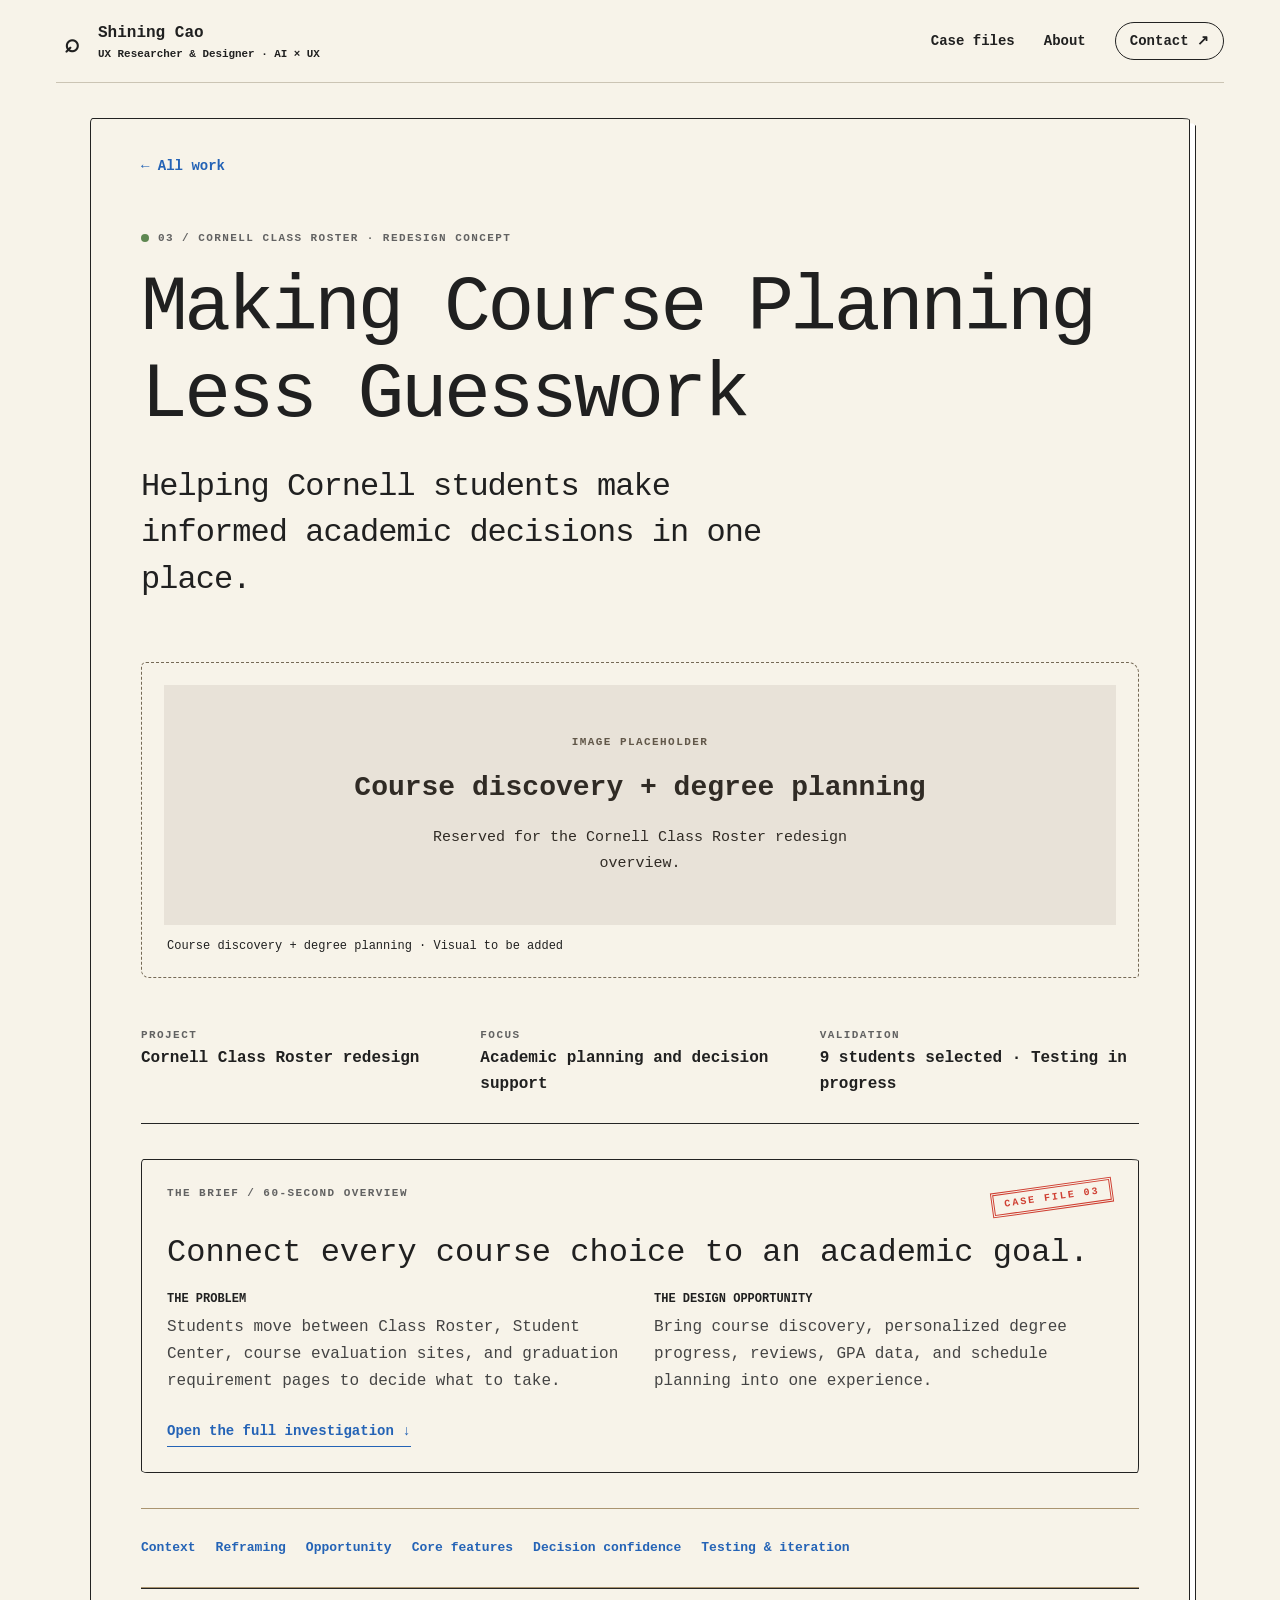
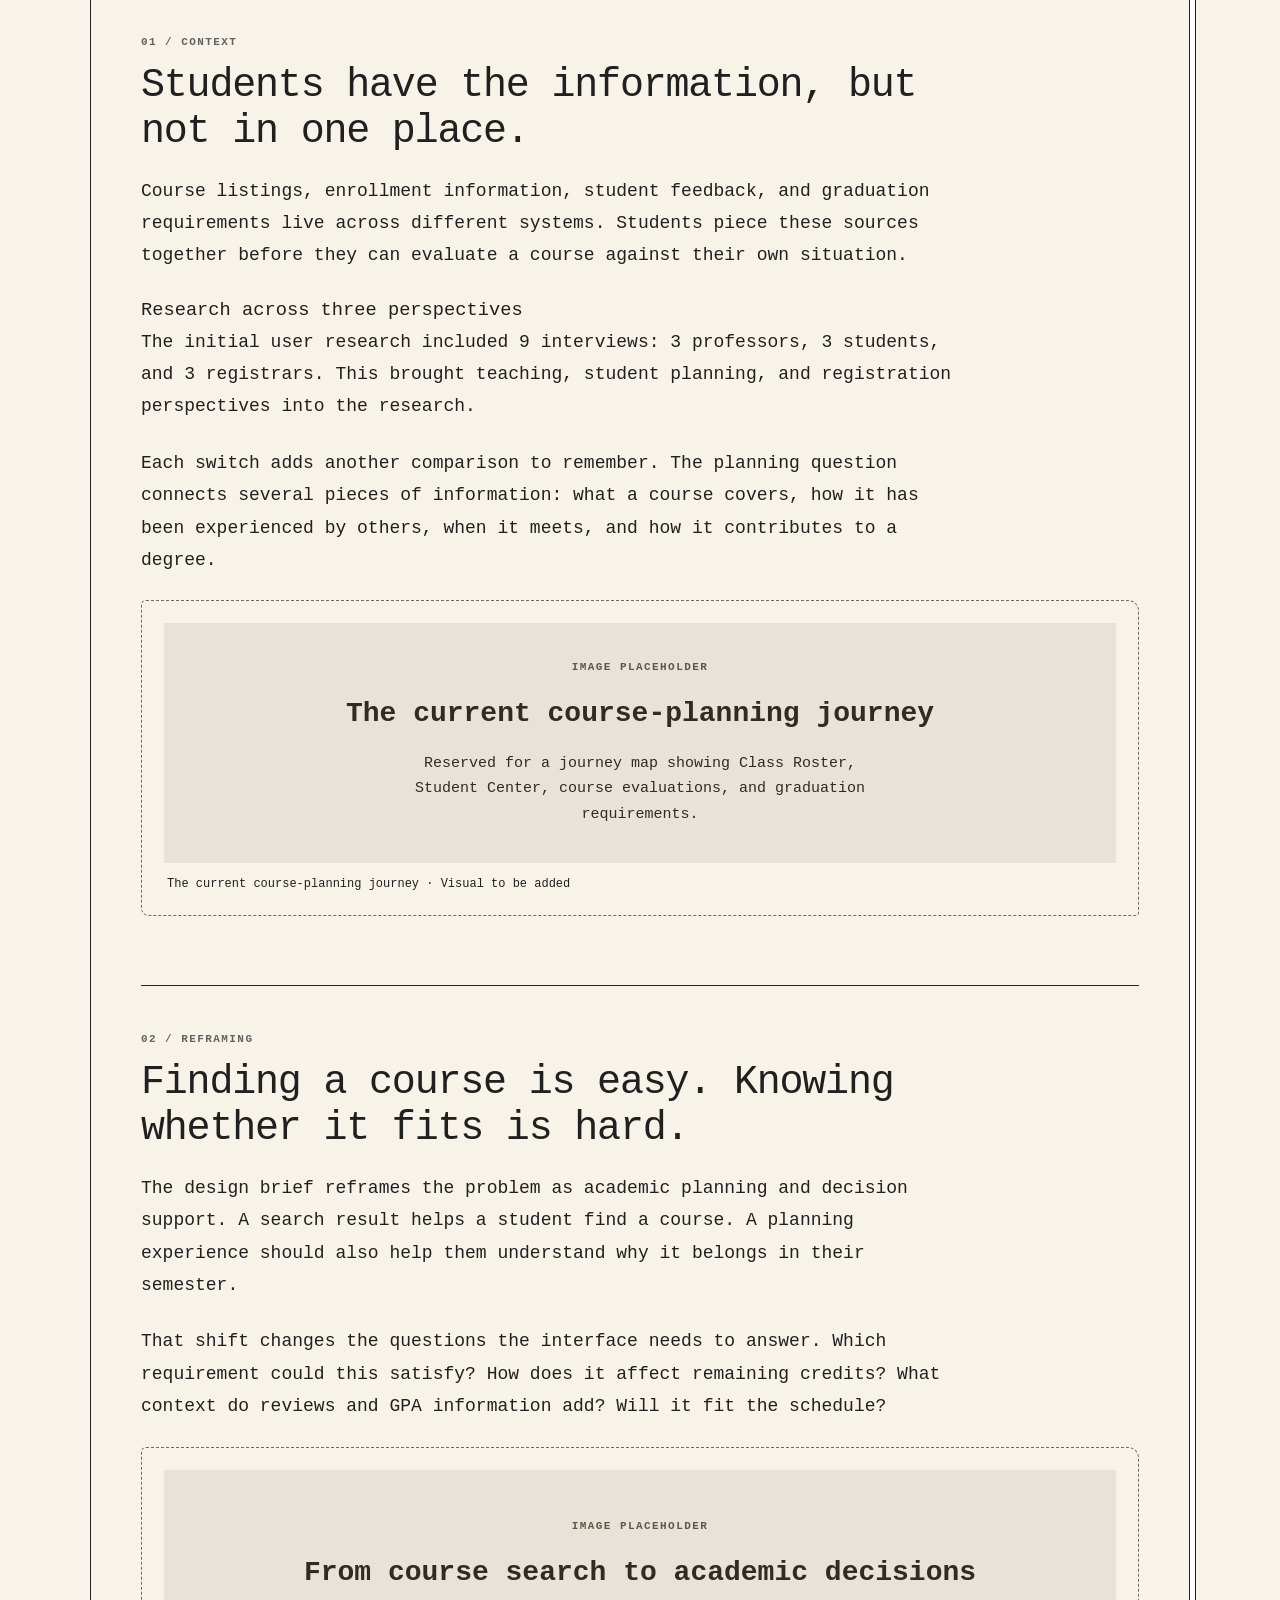
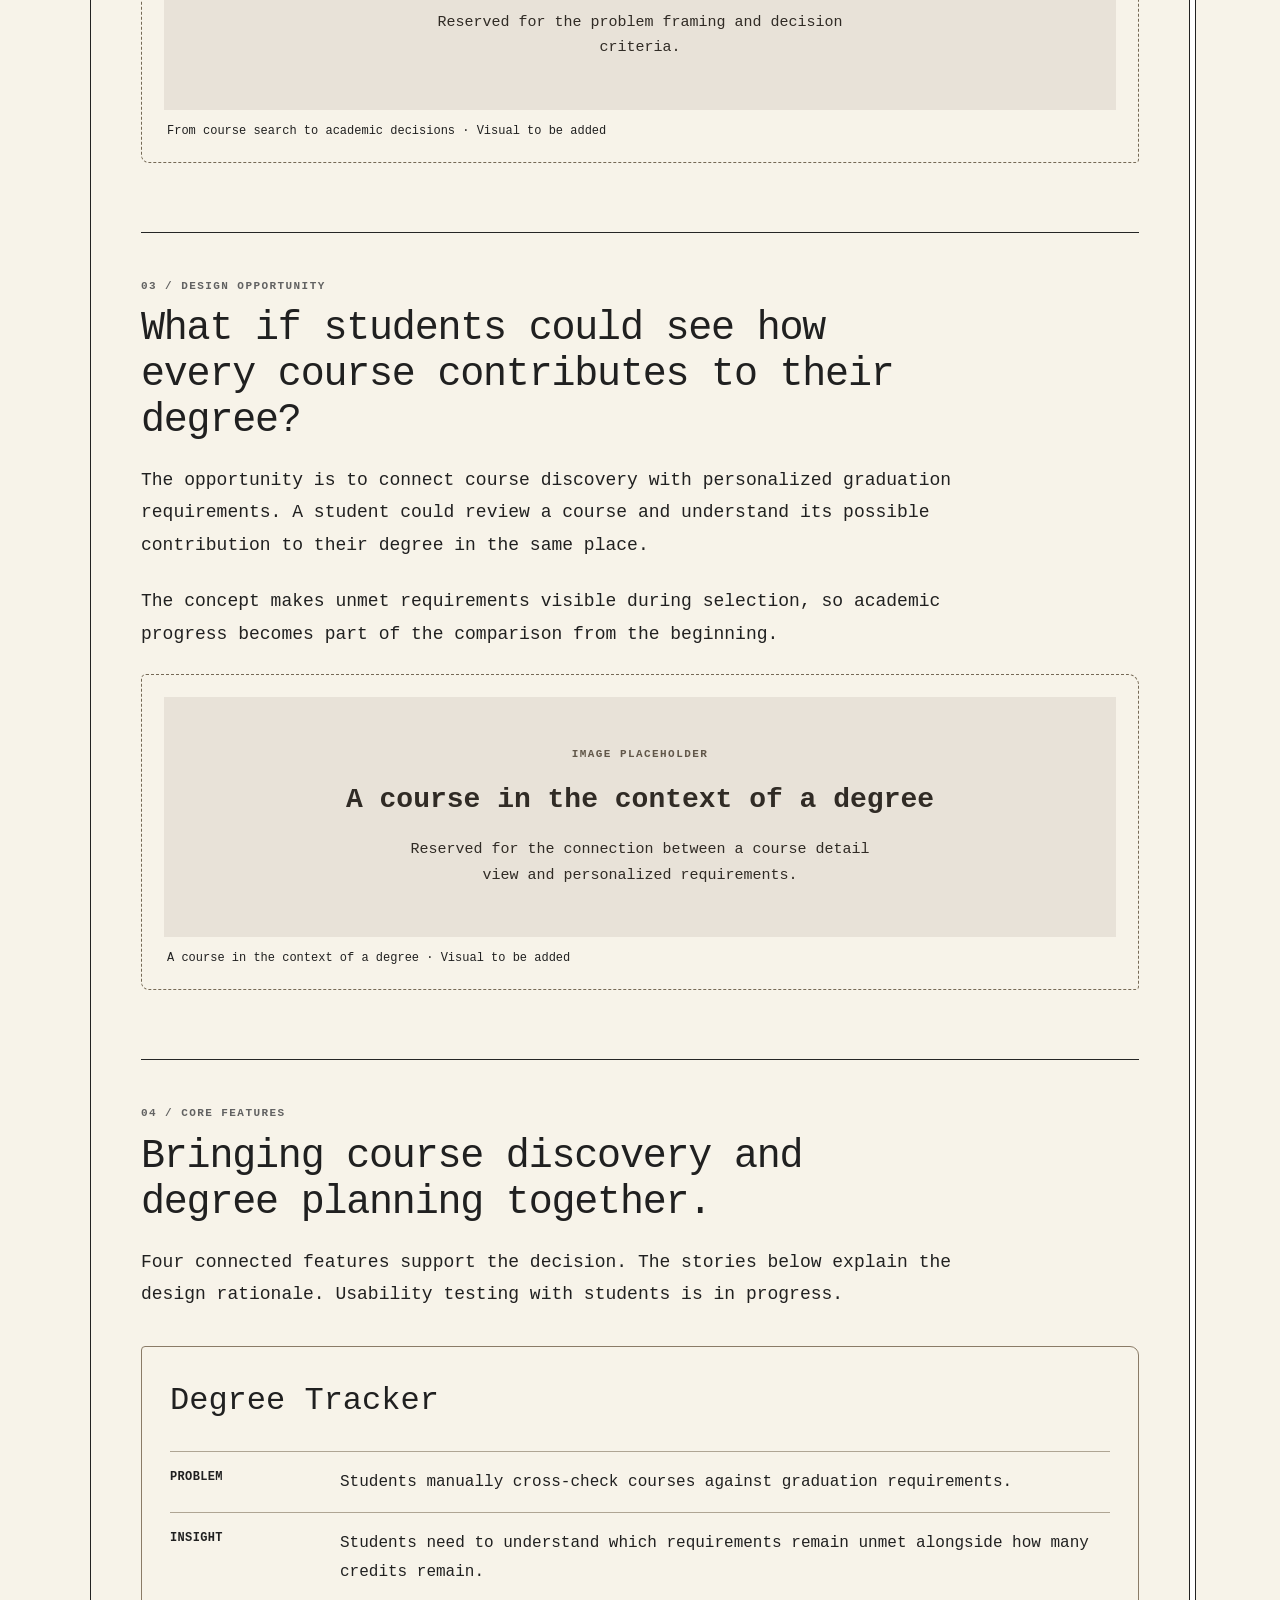
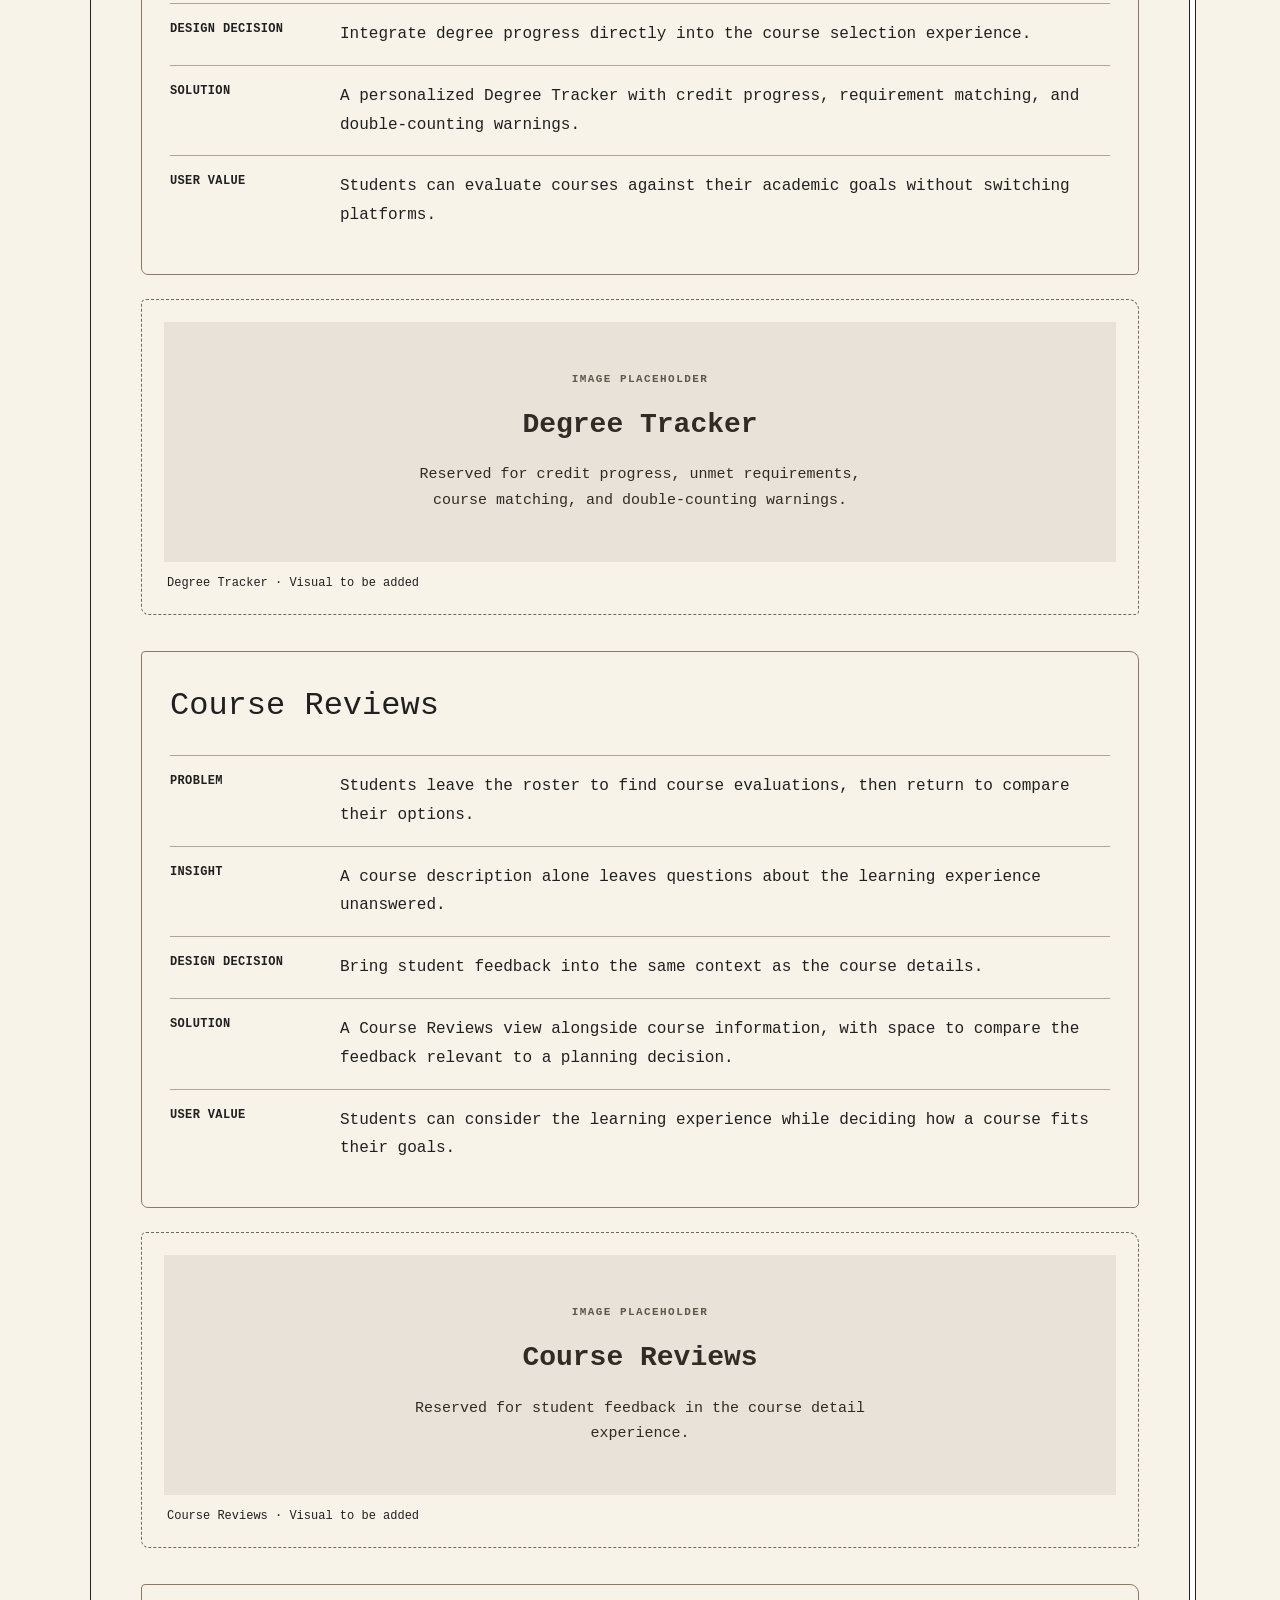
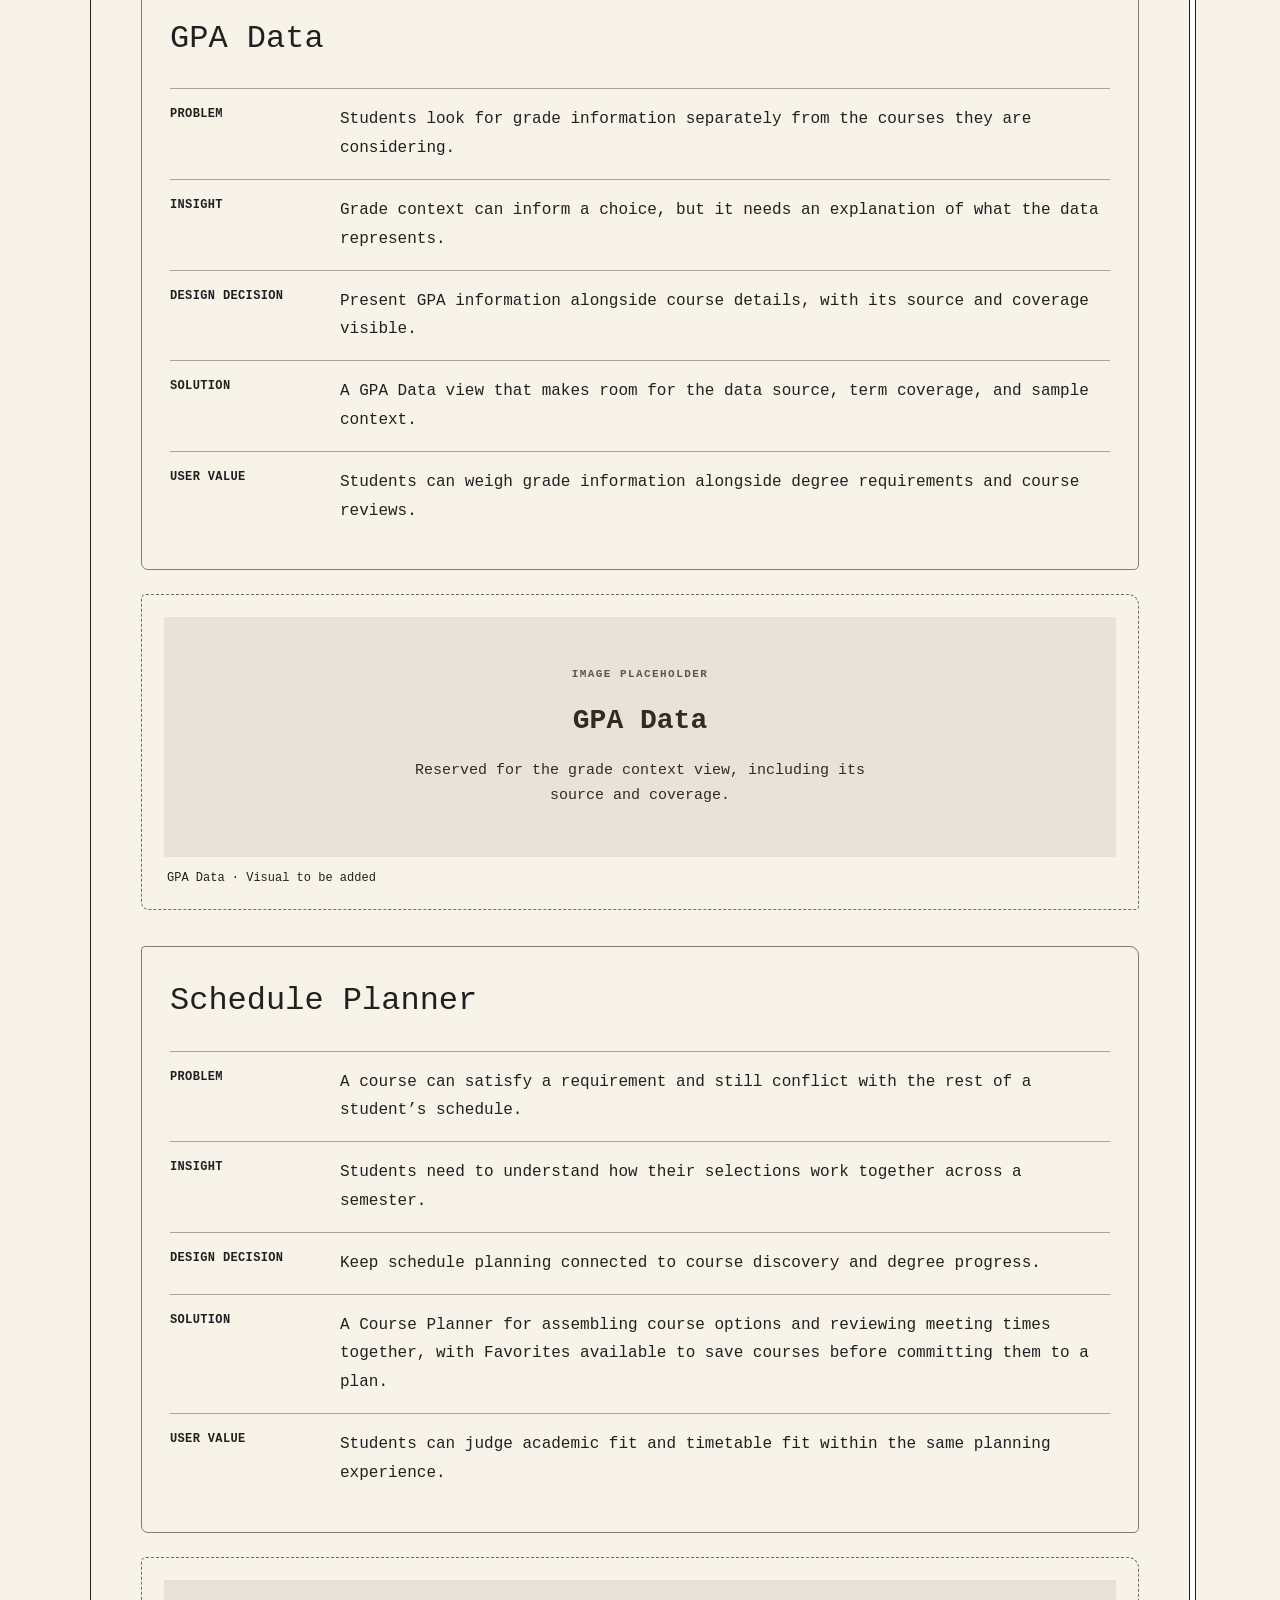
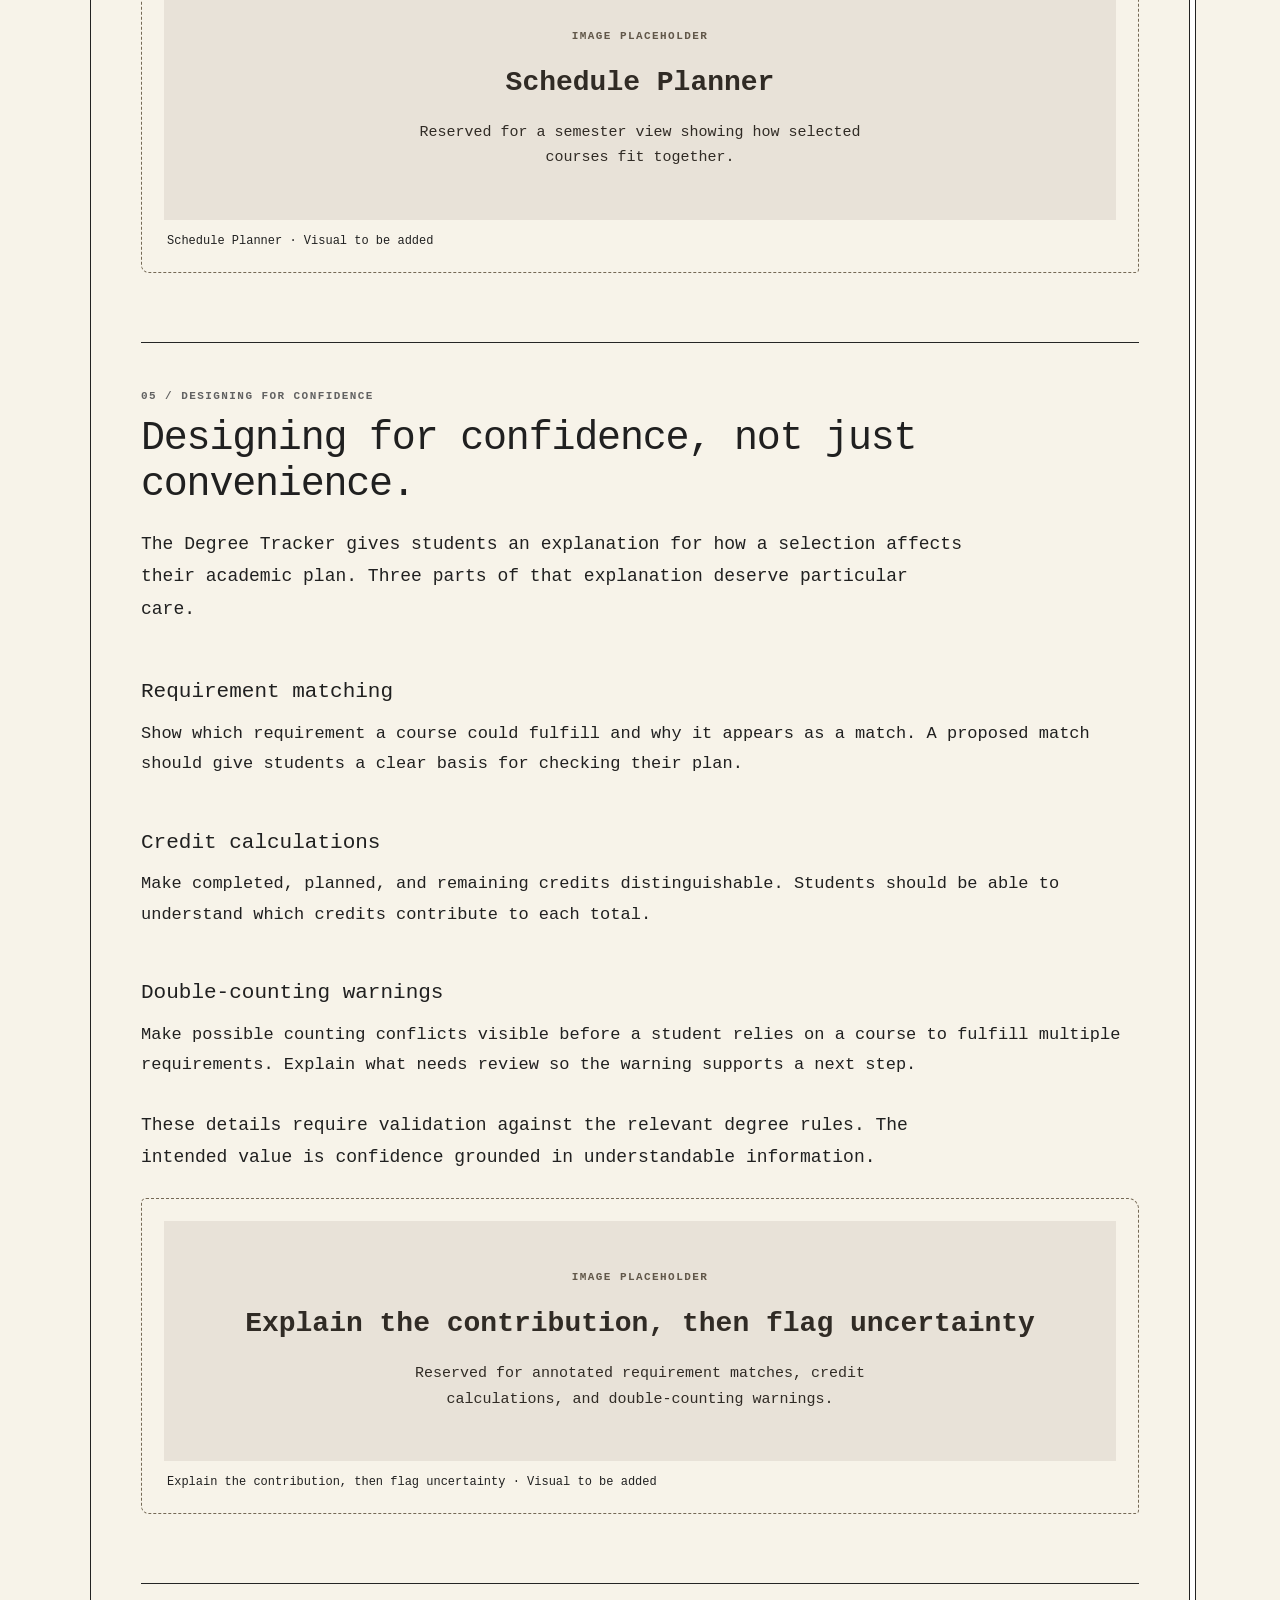
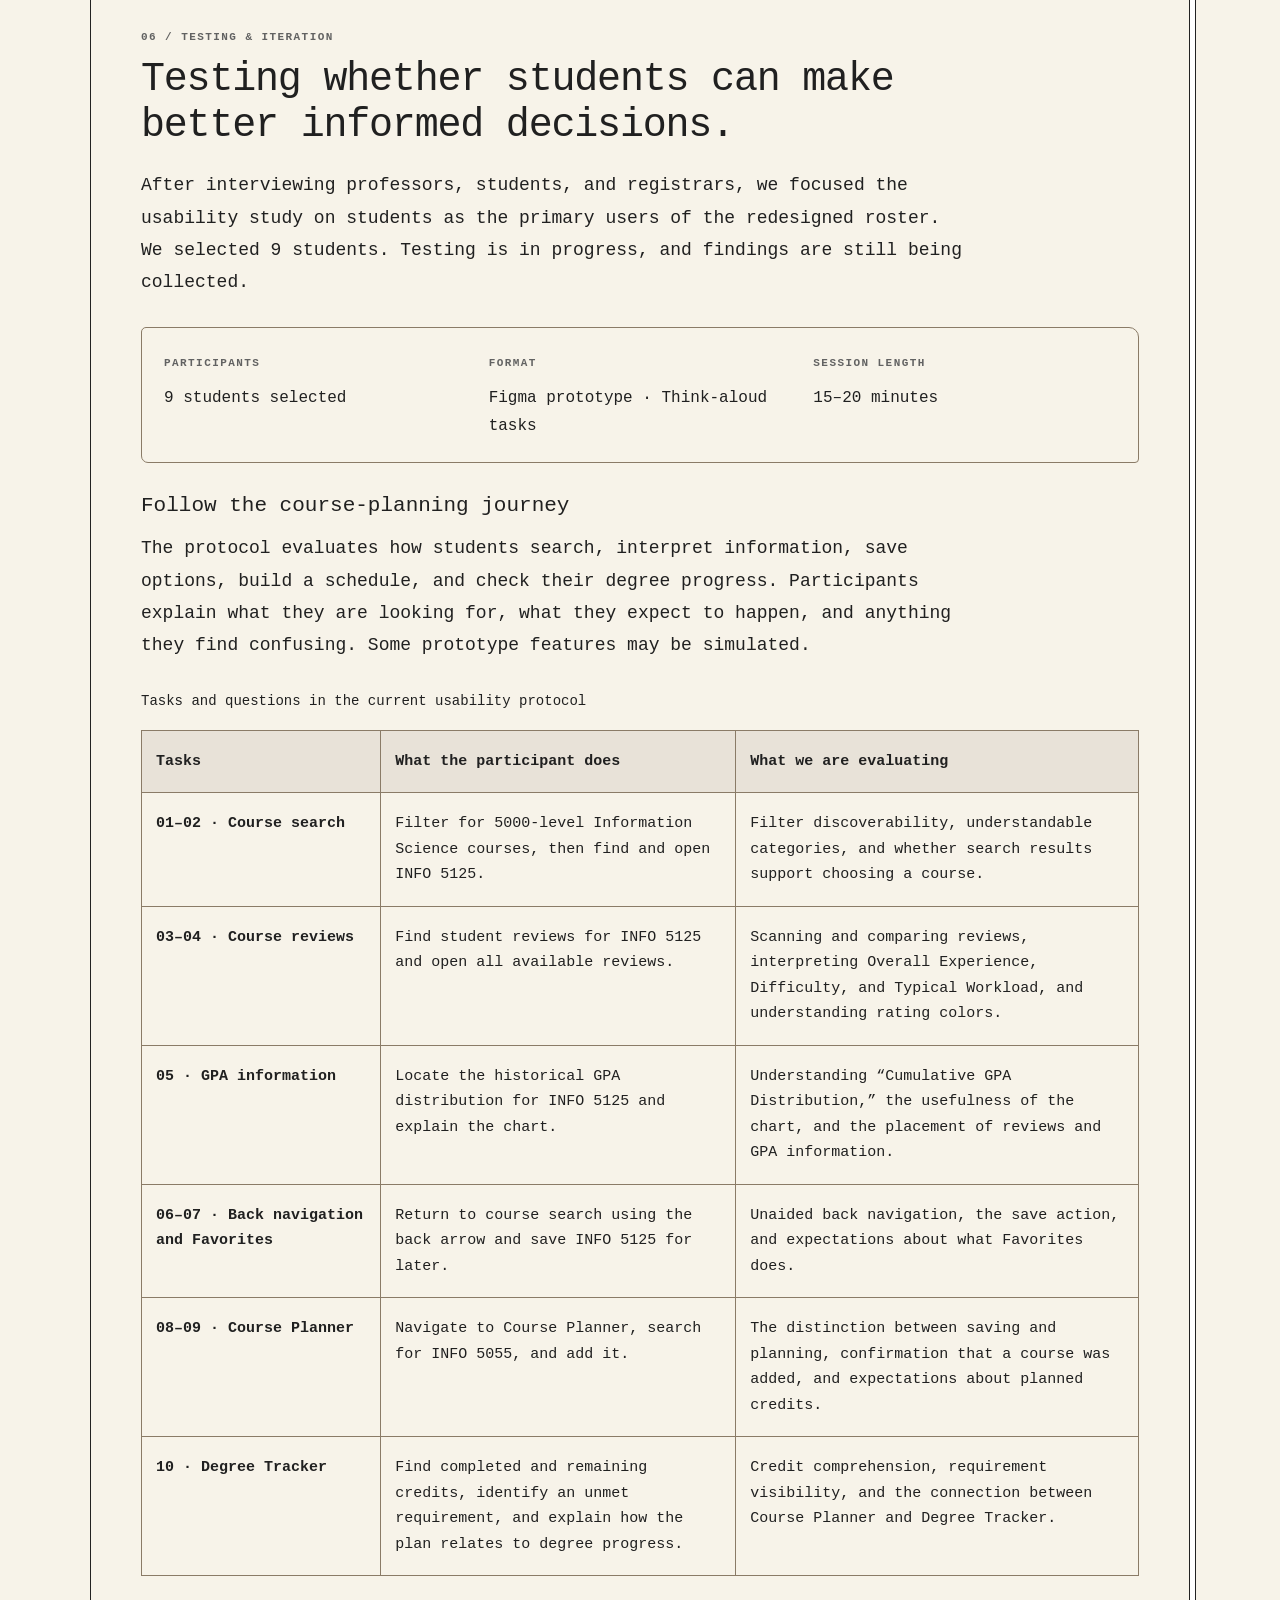
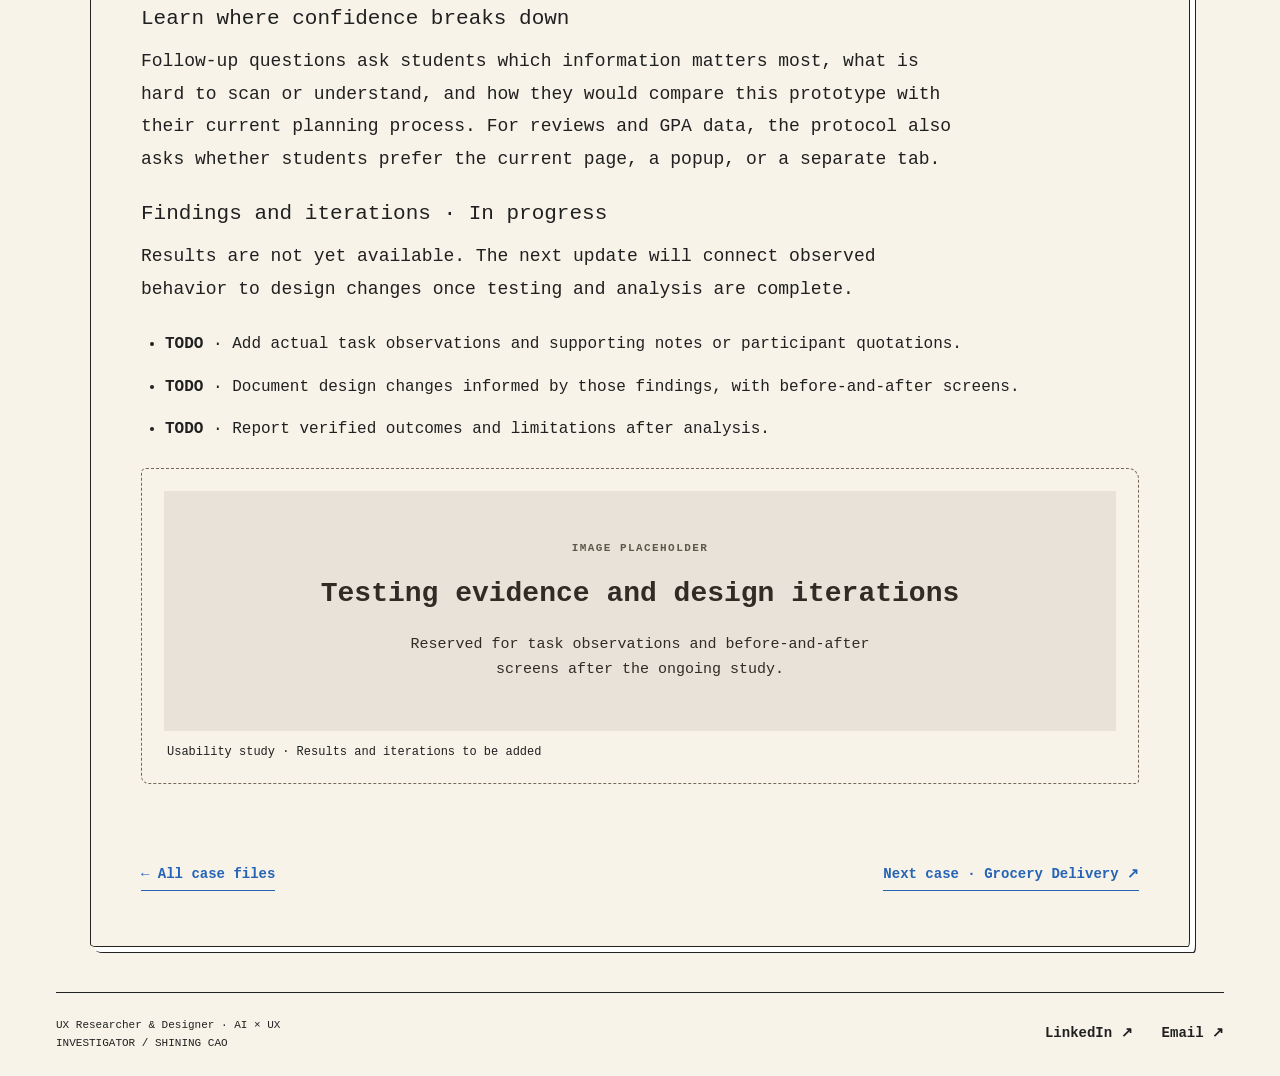
==== commit 135ff221: "Reorder project cards, tabs, and case navigation" ====
--- a/cornell-class-roster/index.html
+++ b/cornell-class-roster/index.html
@@ -4,13 +4,13 @@
 <main id="main"><article class="shell case cornell-case">
 <a class="back" href="../#work">← All work</a>
 <header class="case-hero">
-<p class="label kicker"><span></span>05 / CORNELL CLASS ROSTER · REDESIGN CONCEPT</p>
+<p class="label kicker"><span></span>03 / CORNELL CLASS ROSTER · REDESIGN CONCEPT</p>
 <h1>Making Course Planning Less Guesswork</h1>
 <p class="lede">Helping Cornell students make informed academic decisions in one place.</p>
 </header>
 <figure class="artifact image-placeholder"><div class="placeholder-content"><span class="label">IMAGE PLACEHOLDER</span><strong>Course discovery + degree planning</strong><p>Reserved for the Cornell Class Roster redesign overview.</p></div><figcaption>Course discovery + degree planning · Visual to be added</figcaption></figure>
 <div class="case-meta"><div><p class="label">PROJECT</p><p>Cornell Class Roster redesign</p></div><div><p class="label">FOCUS</p><p>Academic planning and decision support</p></div><div><p class="label">VALIDATION</p><p>9 students selected · Testing in progress</p></div></div>
-<section class="overview"><span class="stamp">CASE FILE 05</span><p class="label">THE BRIEF / 60-SECOND OVERVIEW</p><h2>Connect every course choice to an academic goal.</h2>
+<section class="overview"><span class="stamp">CASE FILE 03</span><p class="label">THE BRIEF / 60-SECOND OVERVIEW</p><h2>Connect every course choice to an academic goal.</h2>
 <div class="overview-grid"><div><h3>The problem</h3><p>Students move between Class Roster, Student Center, course evaluation sites, and graduation requirement pages to decide what to take.</p></div><div><h3>The design opportunity</h3><p>Bring course discovery, personalized degree progress, reviews, GPA data, and schedule planning into one experience.</p></div></div>
 <a class="text-link" href="#context">Open the full investigation ↓</a></section>
 <nav class="chapter-nav" aria-label="Case chapters"><a href="#context">Context</a><a href="#reframe">Reframing</a><a href="#opportunity">Opportunity</a><a href="#features">Core features</a><a href="#confidence">Decision confidence</a><a href="#validation">Testing &amp; iteration</a></nav>
@@ -77,5 +77,5 @@
 <ul class="validation-todos"><li><strong>TODO</strong> · Add actual task observations and supporting notes or participant quotations.</li><li><strong>TODO</strong> · Document design changes informed by those findings, with before-and-after screens.</li><li><strong>TODO</strong> · Report verified outcomes and limitations after analysis.</li></ul>
 <figure class="artifact image-placeholder"><div class="placeholder-content"><span class="label">IMAGE PLACEHOLDER</span><strong>Testing evidence and design iterations</strong><p>Reserved for task observations and before-and-after screens after the ongoing study.</p></div><figcaption>Usability study · Results and iterations to be added</figcaption></figure>
 </section>
-<div class="case-end"><a class="text-link" href="../#work">← All case files</a><a class="text-link" href="../synthetic-uat/">Next case · Synthetic UAT ↗</a></div>
+<div class="case-end"><a class="text-link" href="../#work">← All case files</a><a class="text-link" href="../grocery-delivery/">Next case · Grocery Delivery ↗</a></div>
 </article></main><footer class="shell footer"><span>UX Researcher &amp; Designer · AI × UX<br>INVESTIGATOR / SHINING CAO</span><div><a href="https://www.linkedin.com/in/shining-c-794804326">LinkedIn ↗</a><a href="mailto:sc3625@cornell.edu">Email ↗</a></div></footer></body></html>
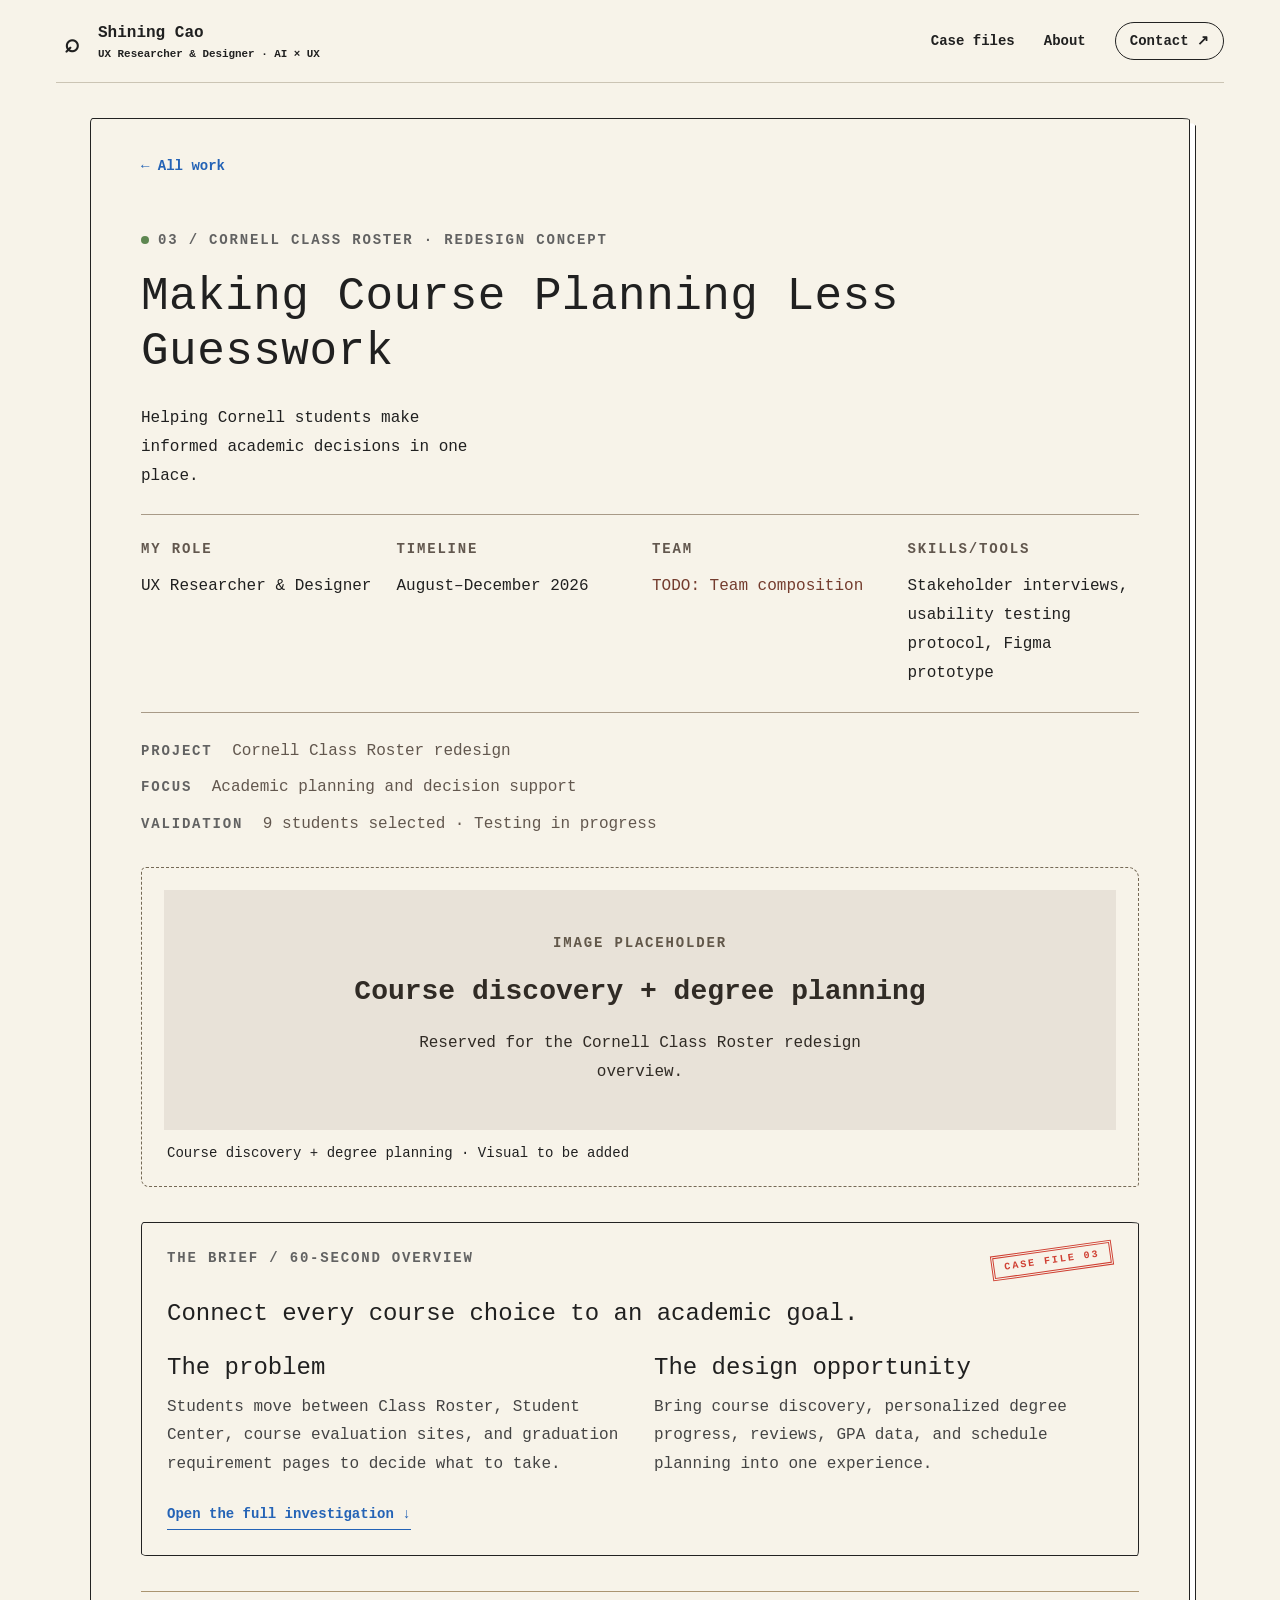
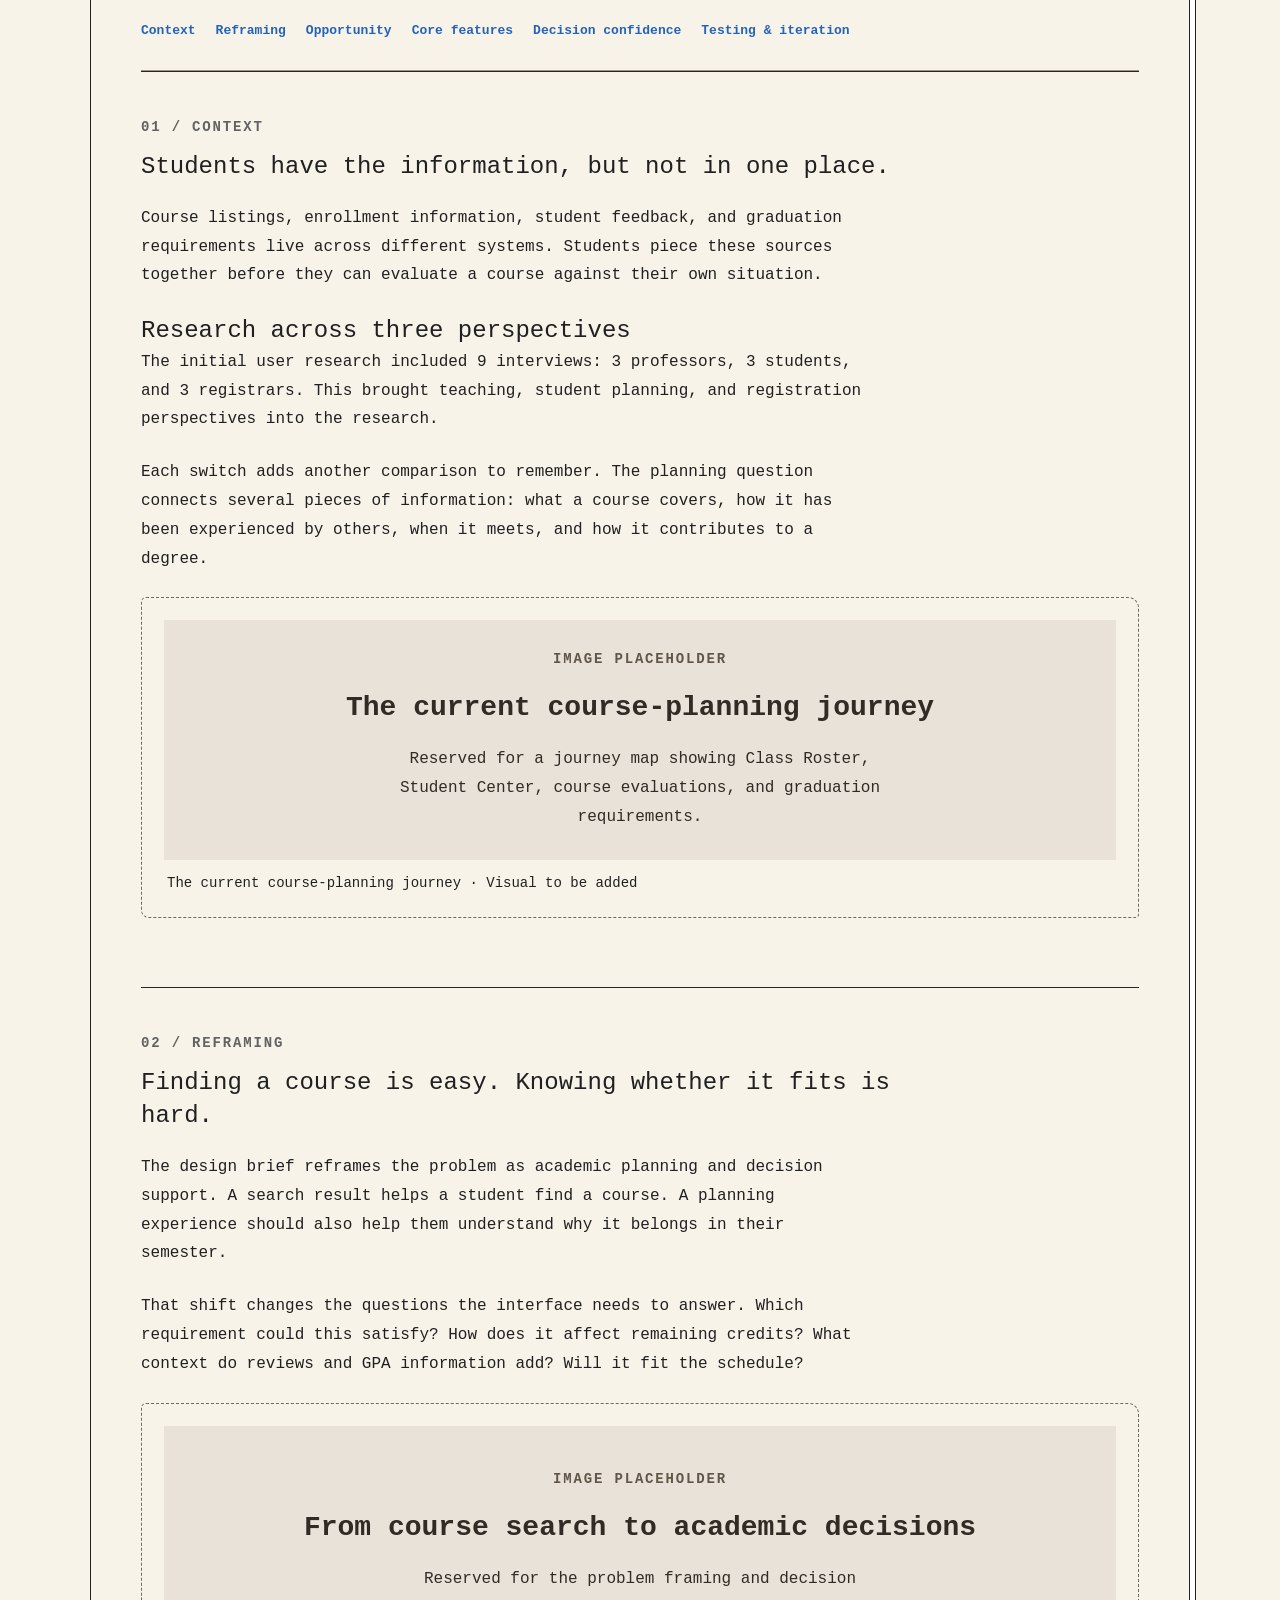
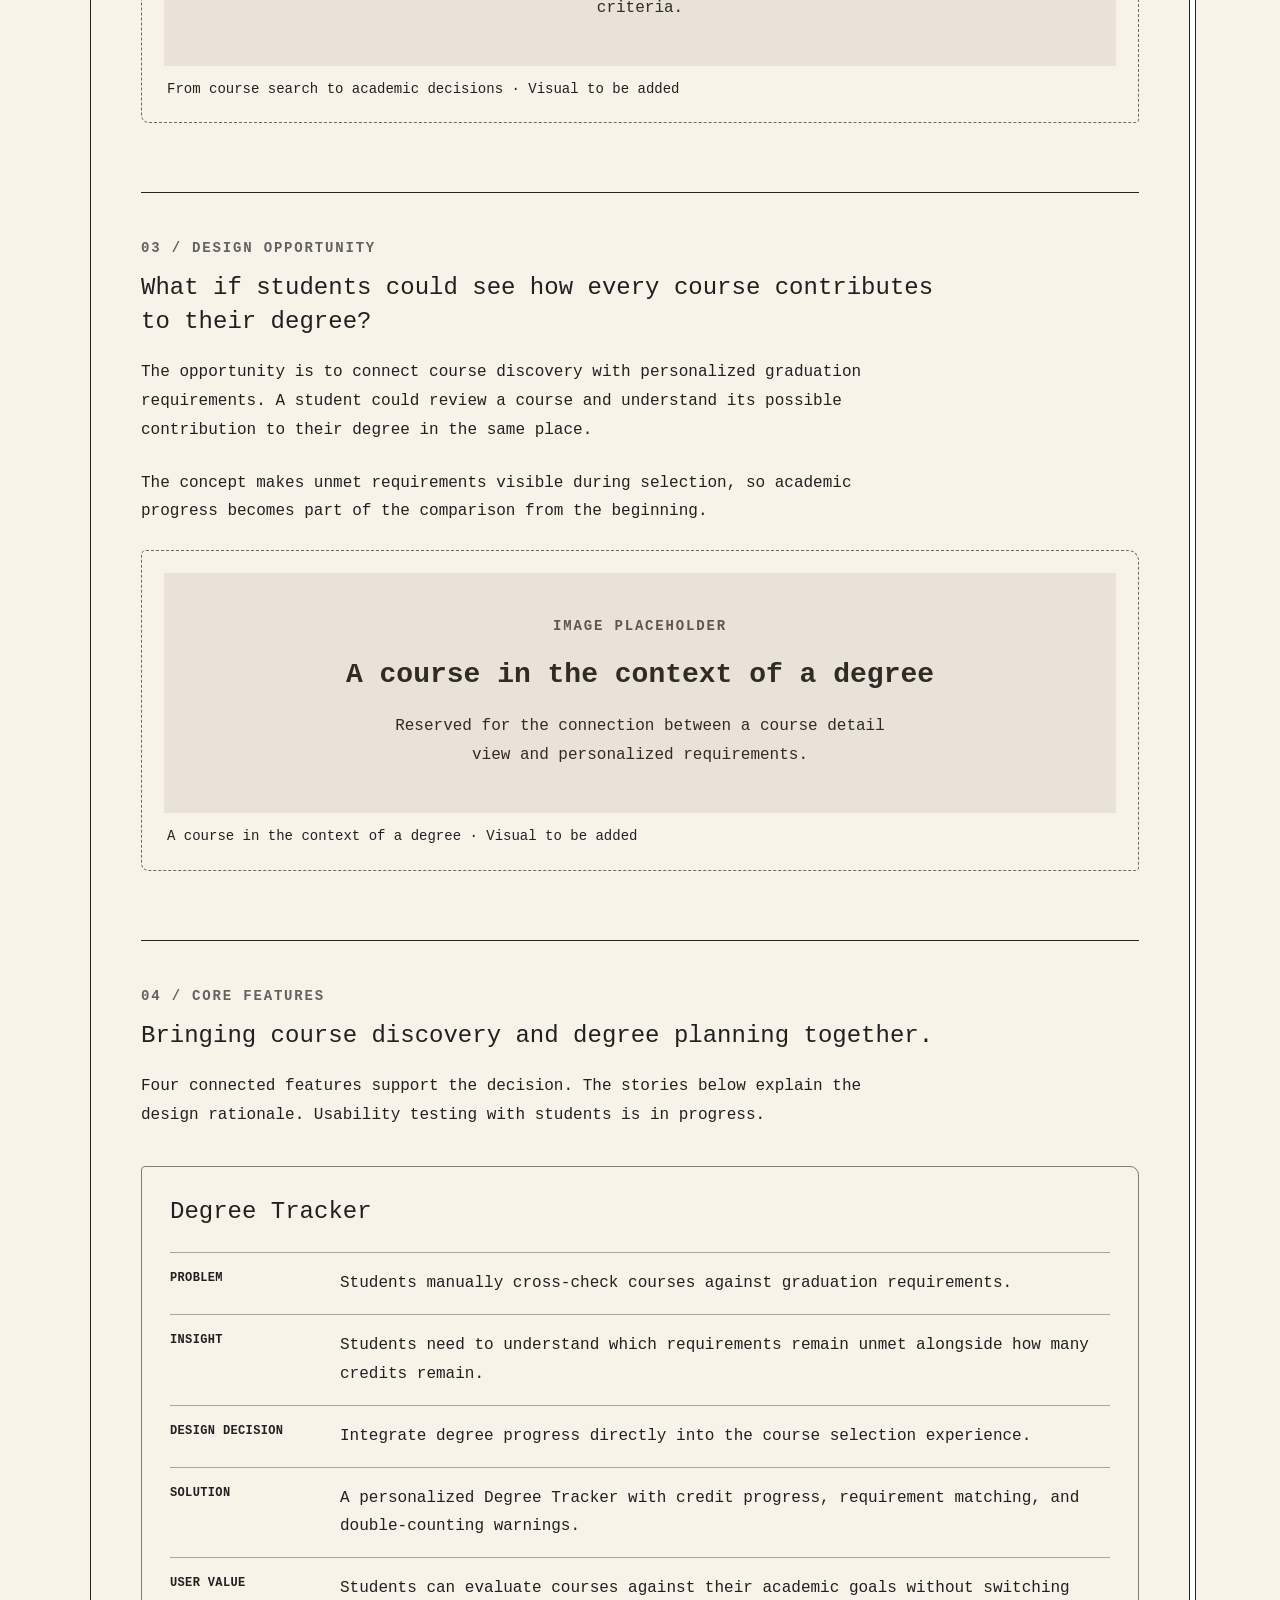
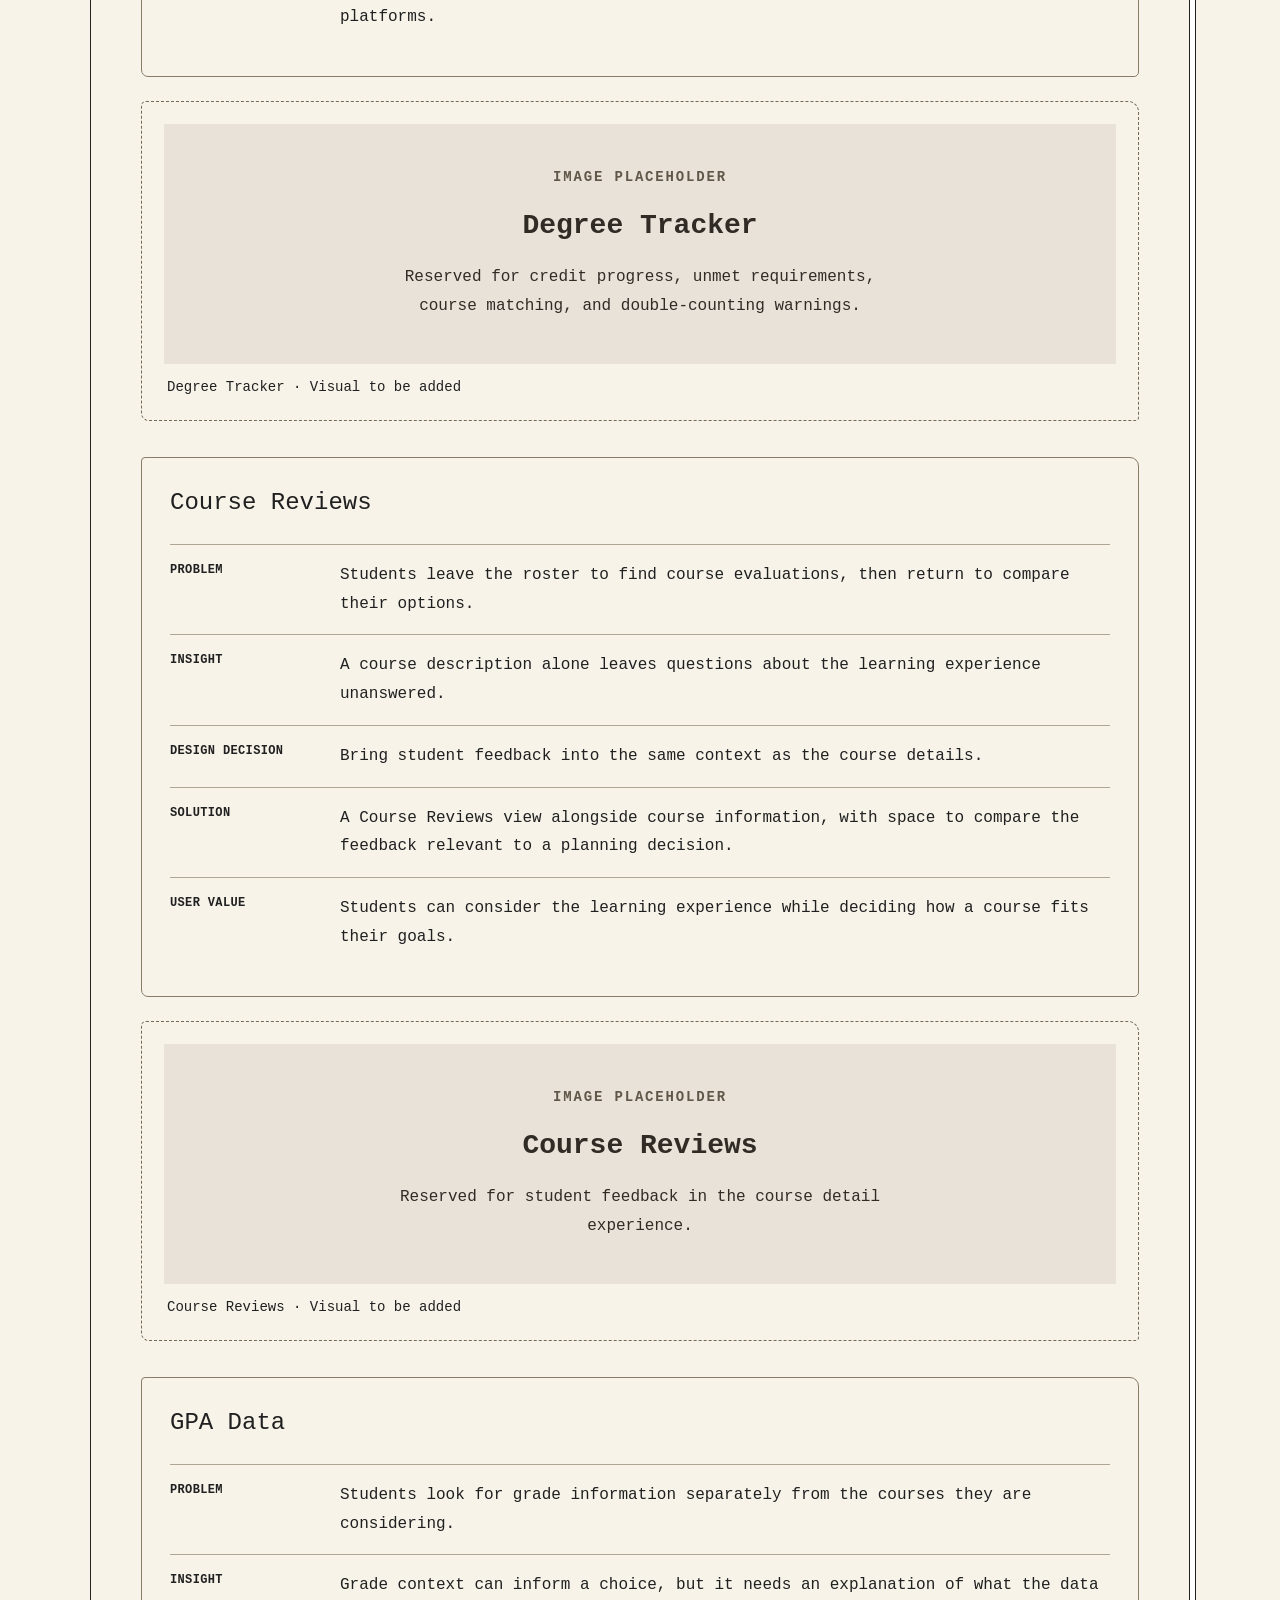
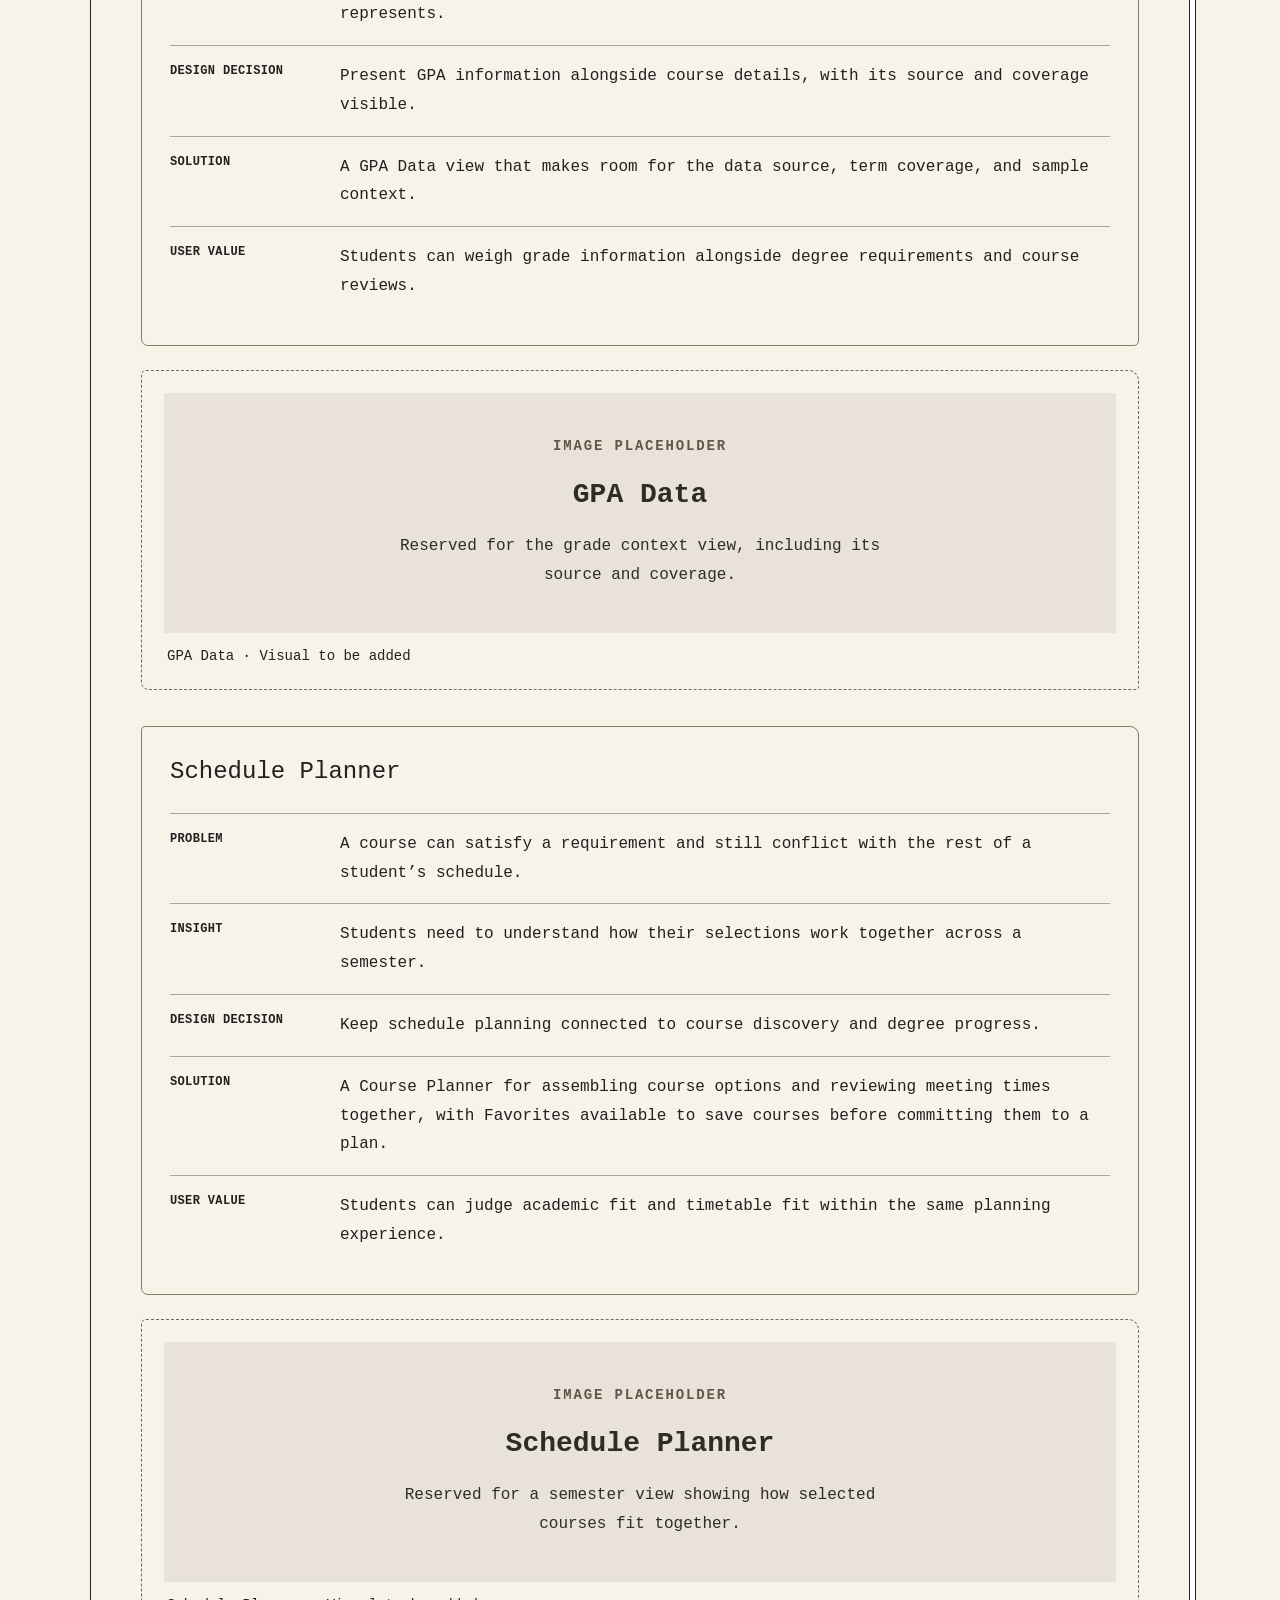
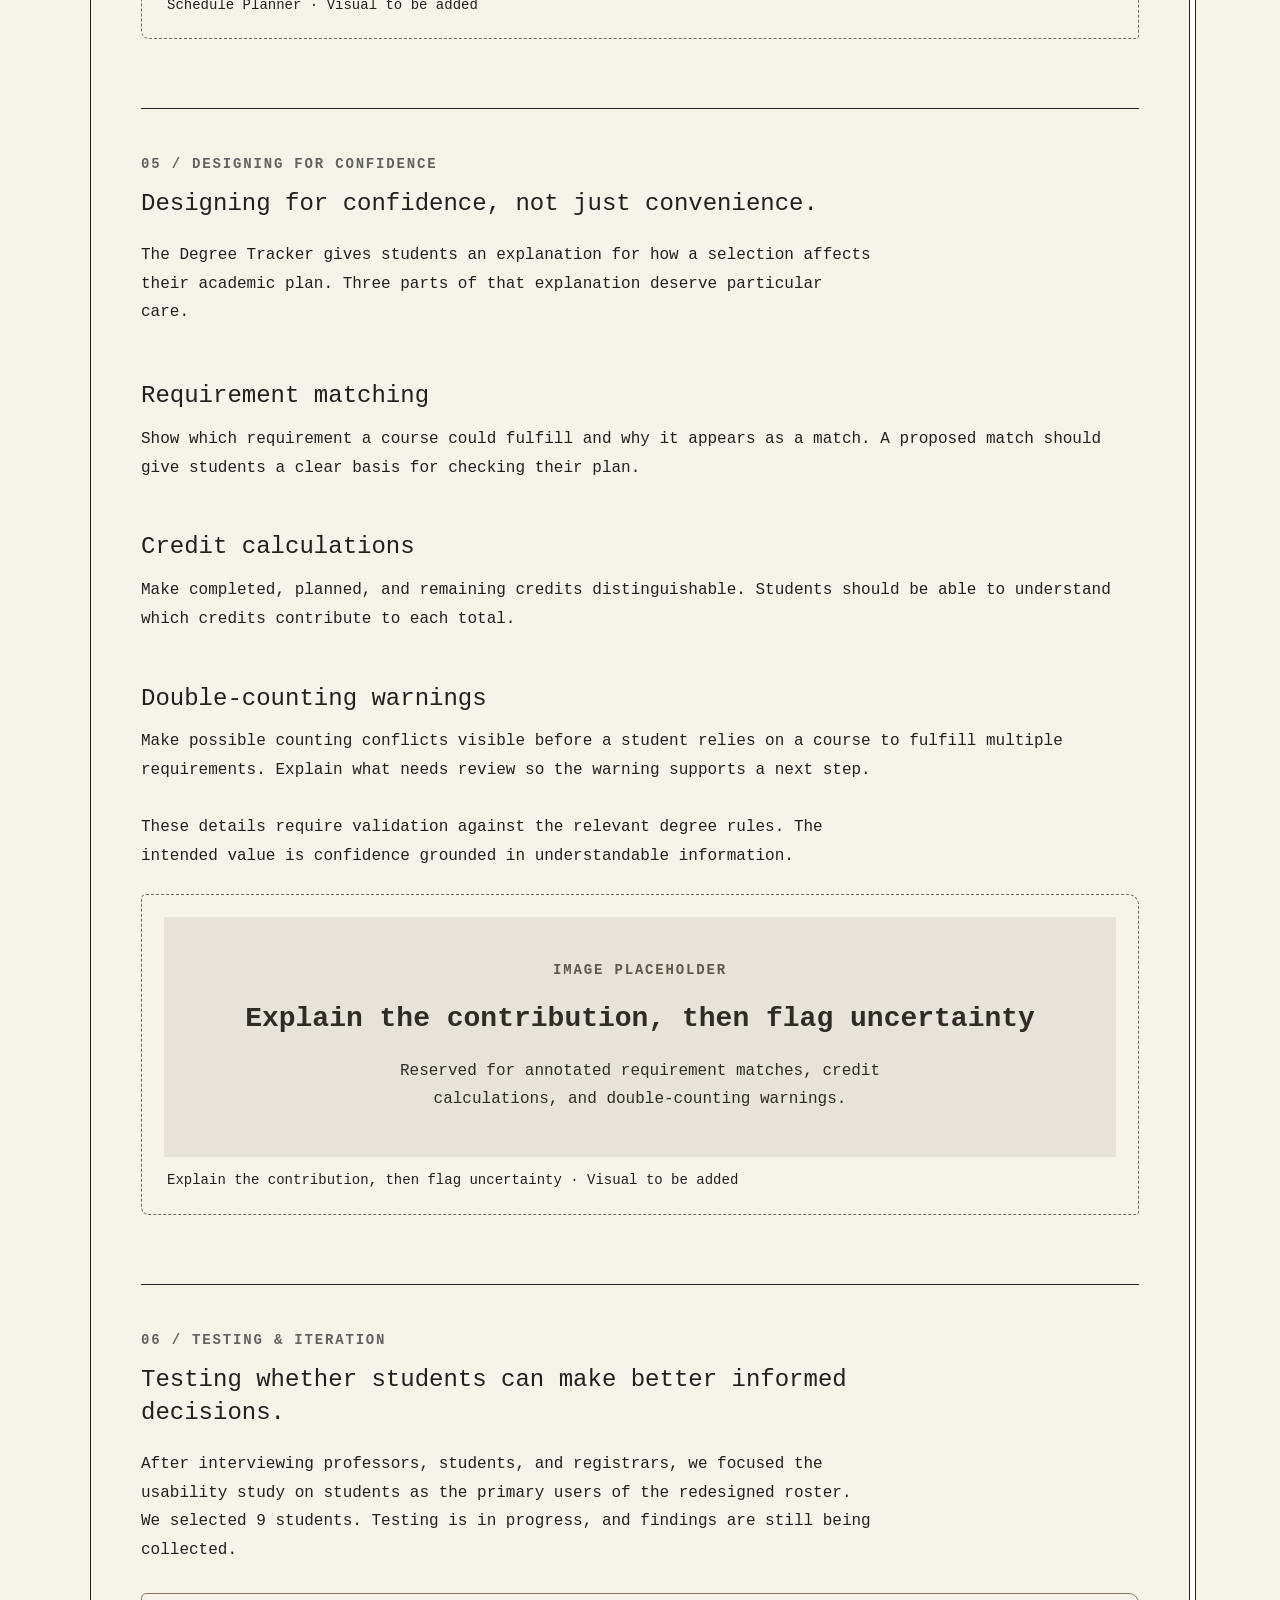
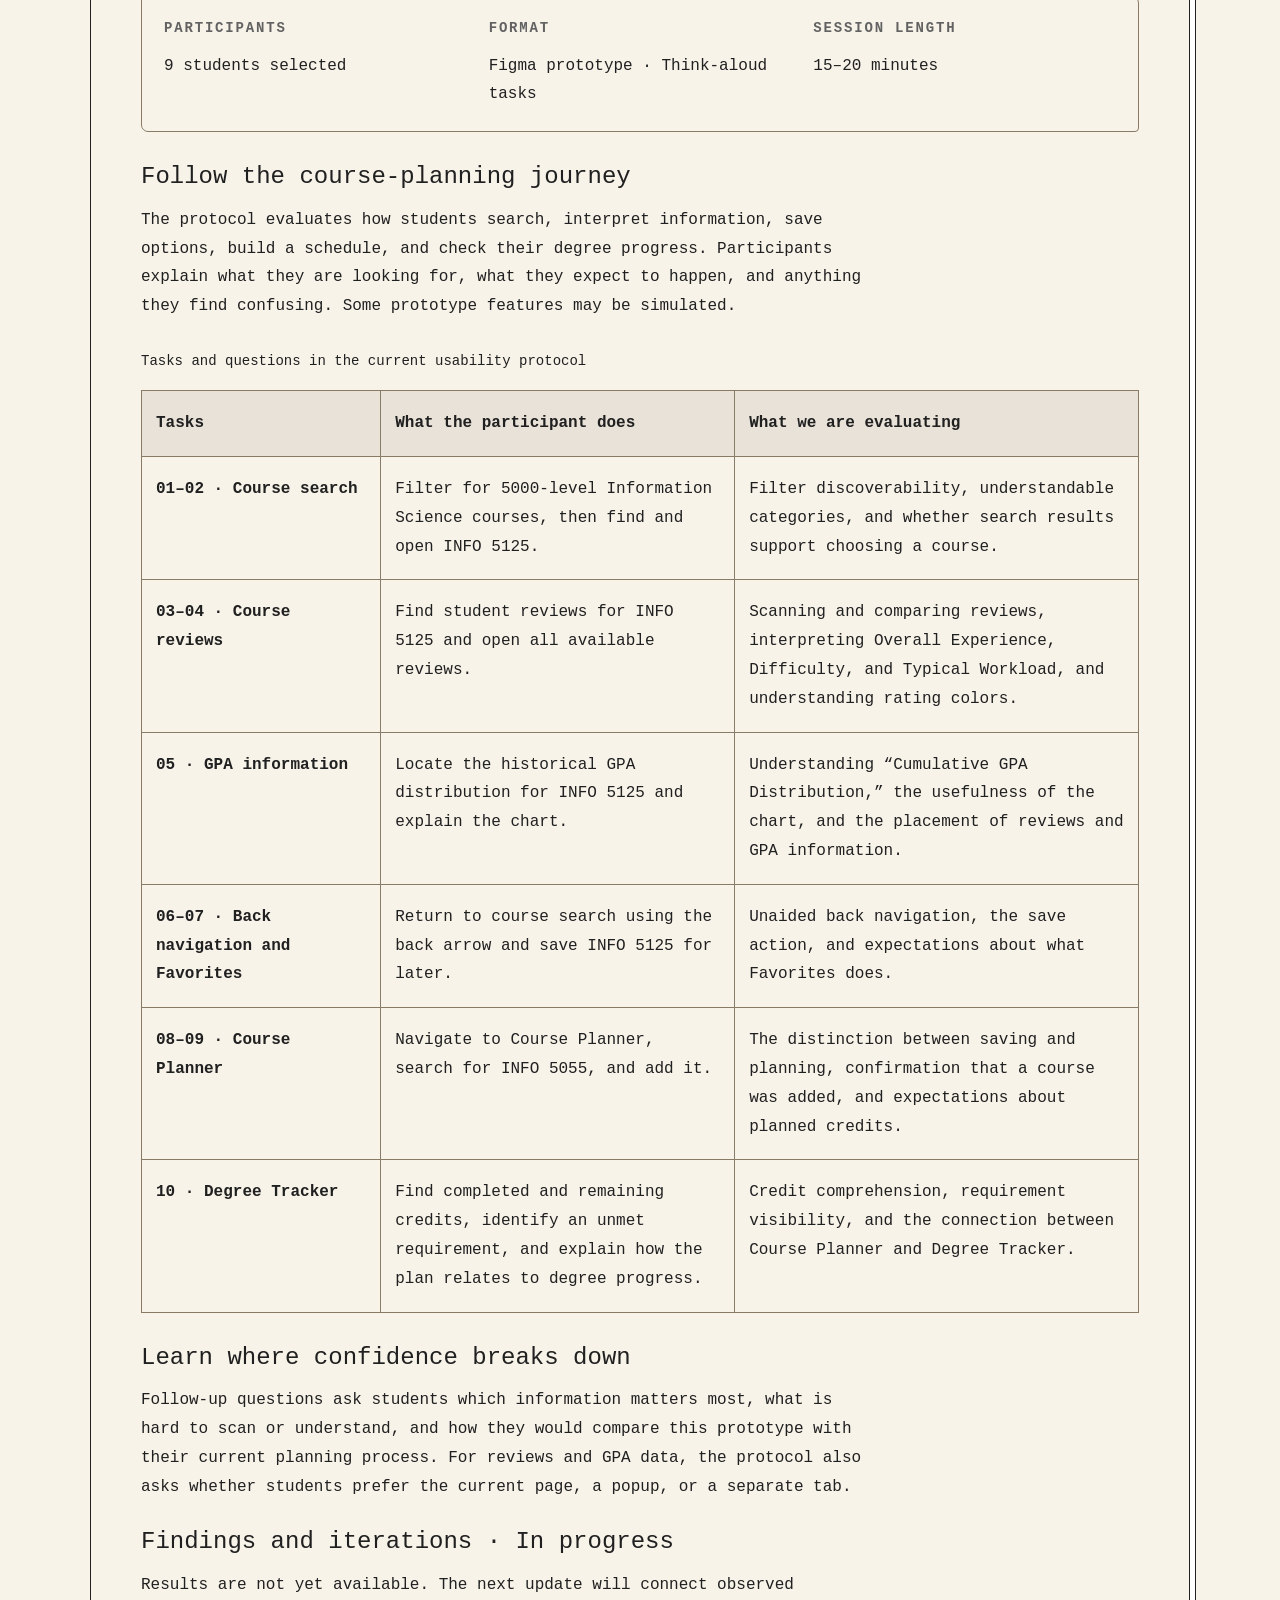
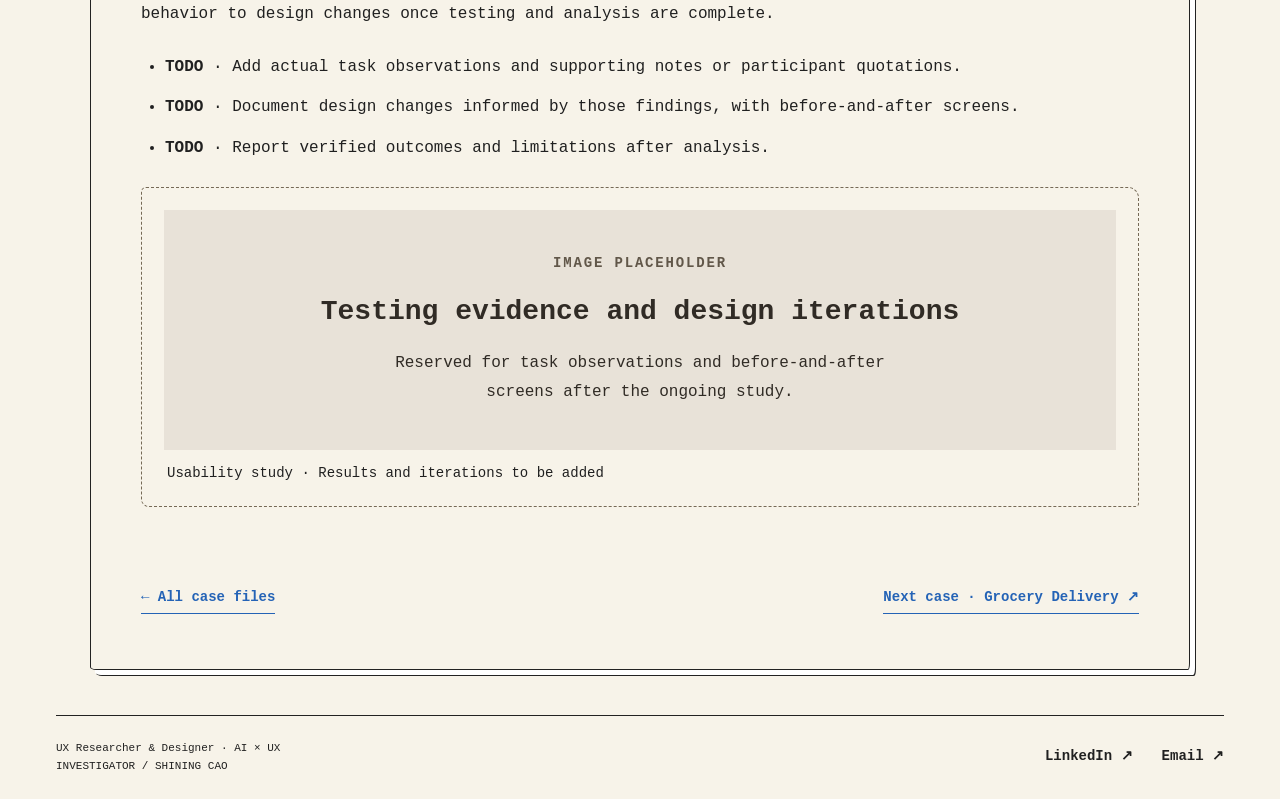
==== commit 750cfc9d: "Unify case study typography and project details" ====
--- a/cornell-class-roster/index.html
+++ b/cornell-class-roster/index.html
@@ -1,4 +1,4 @@
-<!doctype html><html lang="en"><head><meta charset="utf-8"><meta name="viewport" content="width=device-width,initial-scale=1"><title>Cornell Class Roster — Shining Cao</title><meta name="description" content="Making Course Planning Less Guesswork. A Cornell Class Roster redesign concept connecting course discovery, degree progress, reviews, GPA data, and scheduling."><meta name="theme-color" content="#f8f7f4"><link rel="stylesheet" href="../style.css"><script src="../compare.js" defer></script><link rel="stylesheet" href="../archive.css"><link rel="stylesheet" href="../handdrawn.css?v=floating-pen"><link rel="stylesheet" href="../cornell-case.css"></head><body class="cornell-page">
+<!doctype html><html lang="en"><head><meta charset="utf-8"><meta name="viewport" content="width=device-width,initial-scale=1"><title>Cornell Class Roster — Shining Cao</title><meta name="description" content="Making Course Planning Less Guesswork. A Cornell Class Roster redesign concept connecting course discovery, degree progress, reviews, GPA data, and scheduling."><meta name="theme-color" content="#f8f7f4"><link rel="stylesheet" href="../style.css"><script src="../compare.js" defer></script><link rel="stylesheet" href="../archive.css"><link rel="stylesheet" href="../handdrawn.css?v=floating-pen"><link rel="stylesheet" href="../cornell-case.css"><link rel="stylesheet" href="../case-layout.css?v=1"></head><body class="cornell-page">
 <a class="skip" href="#main">Skip to content</a>
 <header class="shell nav"><a class="brand" href="../"><span class="mark" aria-hidden="true">⌕</span><span>Shining Cao<small class="brand-role">UX Researcher &amp; Designer · AI × UX</small></span></a><nav aria-label="Main navigation"><a href="../#work">Case files</a><a href="../#about">About</a><a class="contact" href="mailto:sc3625@cornell.edu">Contact <span aria-hidden="true">↗</span></a></nav></header>
 <main id="main"><article class="shell case cornell-case">
@@ -7,9 +7,9 @@
 <p class="label kicker"><span></span>03 / CORNELL CLASS ROSTER · REDESIGN CONCEPT</p>
 <h1>Making Course Planning Less Guesswork</h1>
 <p class="lede">Helping Cornell students make informed academic decisions in one place.</p>
-</header>
+</header><dl class="case-meta case-facts" aria-label="Project details"><div><dt class="label">MY ROLE</dt><dd>UX Researcher &amp; Designer</dd></div><div><dt class="label">TIMELINE</dt><dd>August–December 2026</dd></div><div><dt class="label">TEAM</dt><dd class="metadata-todo">TODO: Team composition</dd></div><div><dt class="label">SKILLS/TOOLS</dt><dd>Stakeholder interviews, usability testing protocol, Figma prototype</dd></div></dl><div class="case-context-notes"><p><span class="label">PROJECT</span> Cornell Class Roster redesign</p><p><span class="label">FOCUS</span> Academic planning and decision support</p><p><span class="label">VALIDATION</span> 9 students selected · Testing in progress</p></div>
 <figure class="artifact image-placeholder"><div class="placeholder-content"><span class="label">IMAGE PLACEHOLDER</span><strong>Course discovery + degree planning</strong><p>Reserved for the Cornell Class Roster redesign overview.</p></div><figcaption>Course discovery + degree planning · Visual to be added</figcaption></figure>
-<div class="case-meta"><div><p class="label">PROJECT</p><p>Cornell Class Roster redesign</p></div><div><p class="label">FOCUS</p><p>Academic planning and decision support</p></div><div><p class="label">VALIDATION</p><p>9 students selected · Testing in progress</p></div></div>
+
 <section class="overview"><span class="stamp">CASE FILE 03</span><p class="label">THE BRIEF / 60-SECOND OVERVIEW</p><h2>Connect every course choice to an academic goal.</h2>
 <div class="overview-grid"><div><h3>The problem</h3><p>Students move between Class Roster, Student Center, course evaluation sites, and graduation requirement pages to decide what to take.</p></div><div><h3>The design opportunity</h3><p>Bring course discovery, personalized degree progress, reviews, GPA data, and schedule planning into one experience.</p></div></div>
 <a class="text-link" href="#context">Open the full investigation ↓</a></section>
--- a/case-layout.css
+++ b/case-layout.css
@@ -0,0 +1,22 @@
+/* Shared case-study hierarchy: title 46px, section titles 24px, body 16px. */
+.case{--case-title-size:46px;--case-heading-size:24px;--case-body-size:16px}
+.case .case-hero h1{font-size:var(--case-title-size);font-weight:400;line-height:1.2;letter-spacing:.01em;max-width:100%;overflow-wrap:break-word}
+.case h2,.case h3,.case h4,.case-detail h2,.chapter h2,.overview h2,.feature-story h3,.decision-details h3,.cornell-case #validation h3{font-size:var(--case-heading-size);font-weight:400;line-height:1.4;letter-spacing:0}
+.case p:not(.label):not(.kicker),.case .lede,.case .case-intro,.case .case-hero .lede,.case li,.case dd,.case .feature-story dd,.case .testing-tasks,.case .study-summary p,.case .decision-details p,.case .chapter div>p:not(.label),.case .overview p:not(.label){font-size:var(--case-body-size);line-height:1.8;letter-spacing:0}
+.case .label{font-size:14px;line-height:1.5}
+.case figcaption{font-size:14px;line-height:1.6}
+.case .case-hero{padding-bottom:24px}
+.case .case-meta{display:grid;grid-template-columns:repeat(4,minmax(0,1fr));gap:28px 24px;margin:0 0 24px;padding:24px 0;border-block:1px solid #a89a87;align-items:start}
+.case .case-meta>div{min-width:0}
+.case .case-meta dt{margin-bottom:12px;color:#62574e;font-weight:700}
+.case .case-meta dd{margin:0;font-weight:400;overflow-wrap:anywhere}
+.case .metadata-todo{color:#743c2e}
+.case-context-notes{display:grid;gap:8px;margin:0 0 28px}
+.case .case-context-notes p{margin:0;font-size:14px;line-height:1.7;color:#62574e}
+.case-context-notes .label{margin-right:10px;font-weight:700}
+.case .overview h3{text-transform:none}
+.case .overview-grid{gap:28px}
+@media(max-width:900px){.case .case-meta{grid-template-columns:repeat(2,minmax(0,1fr))}}
+@media(max-width:480px){.case .case-meta{grid-template-columns:1fr;gap:24px}.case .case-hero h1{font-size:46px}.case .case-meta dt{margin-bottom:6px}}
+/* Keep the case-page navigation readable on narrow screens. */
+@media(max-width:660px){.nav{height:auto;flex-wrap:wrap;padding-block:16px;gap:14px}.nav .brand{white-space:normal}.nav nav{width:100%;justify-content:space-between}.nav nav a{min-height:44px;display:inline-flex;align-items:center}}
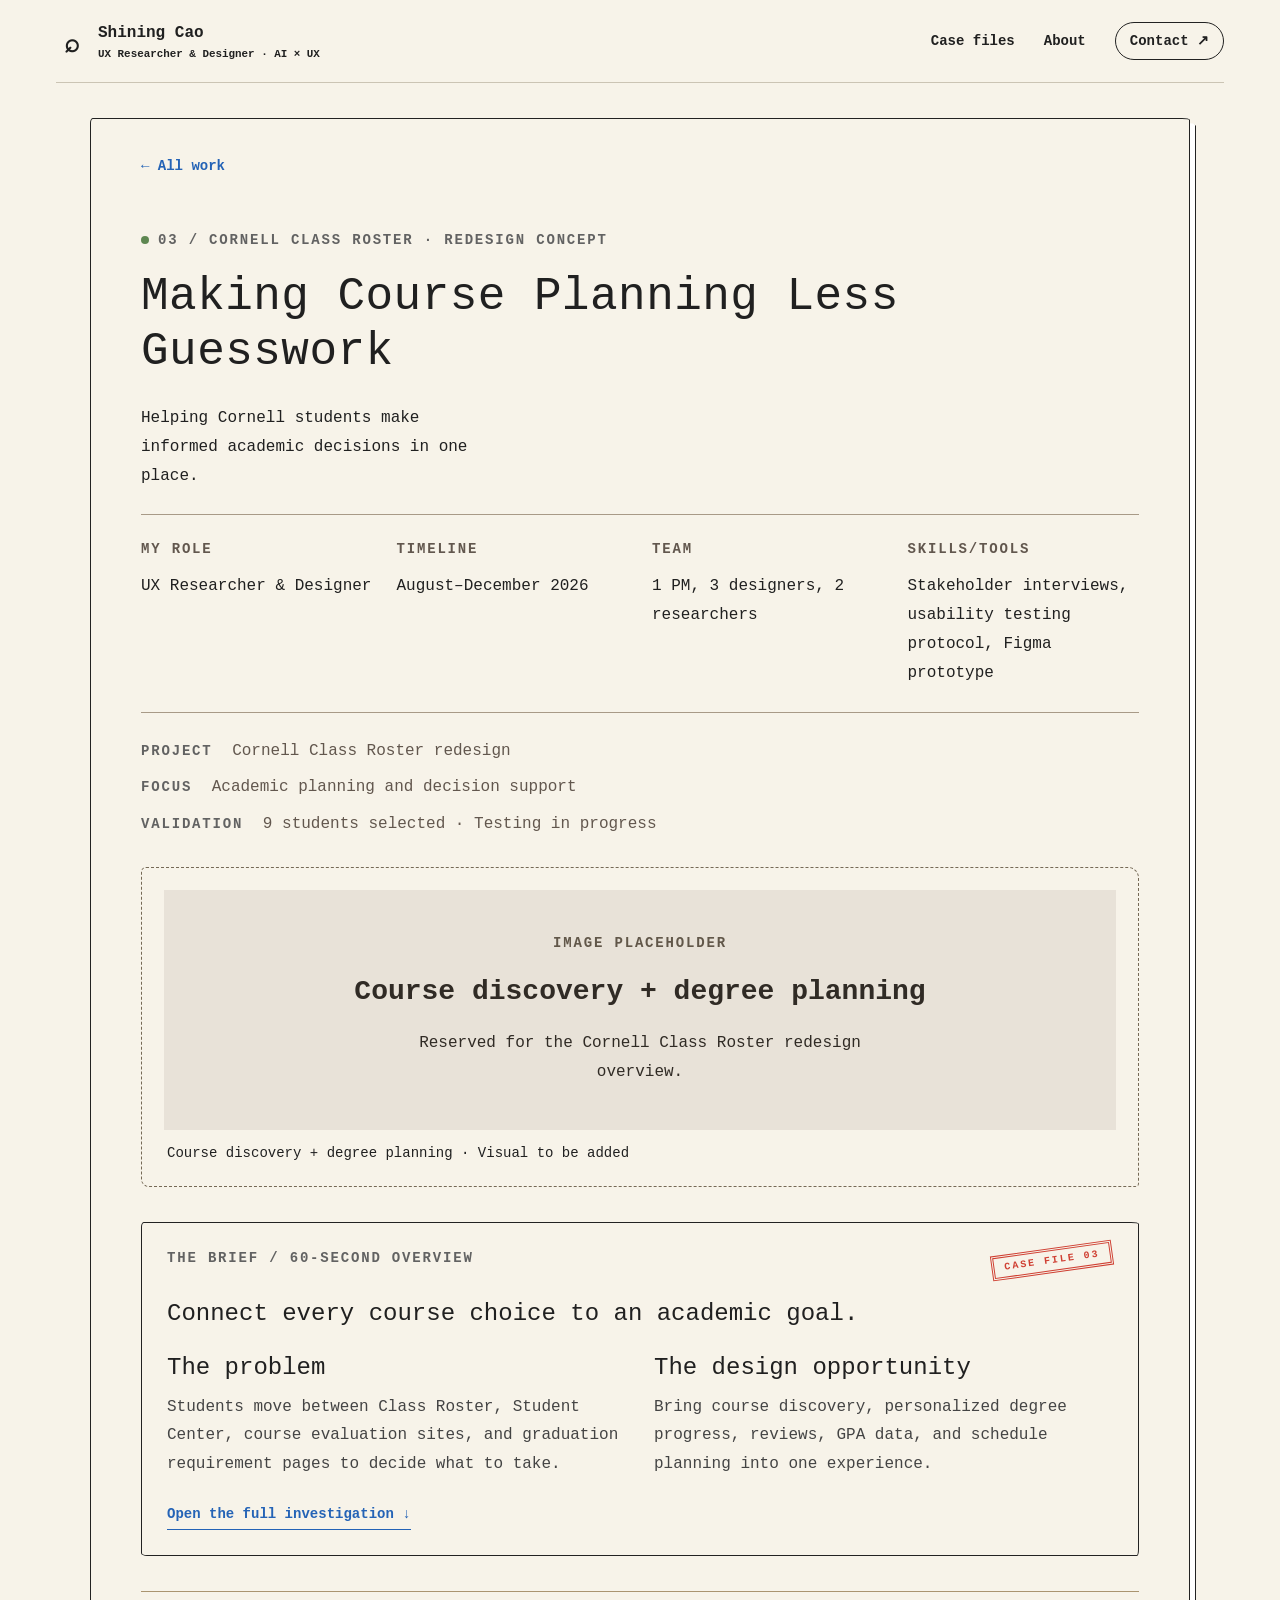
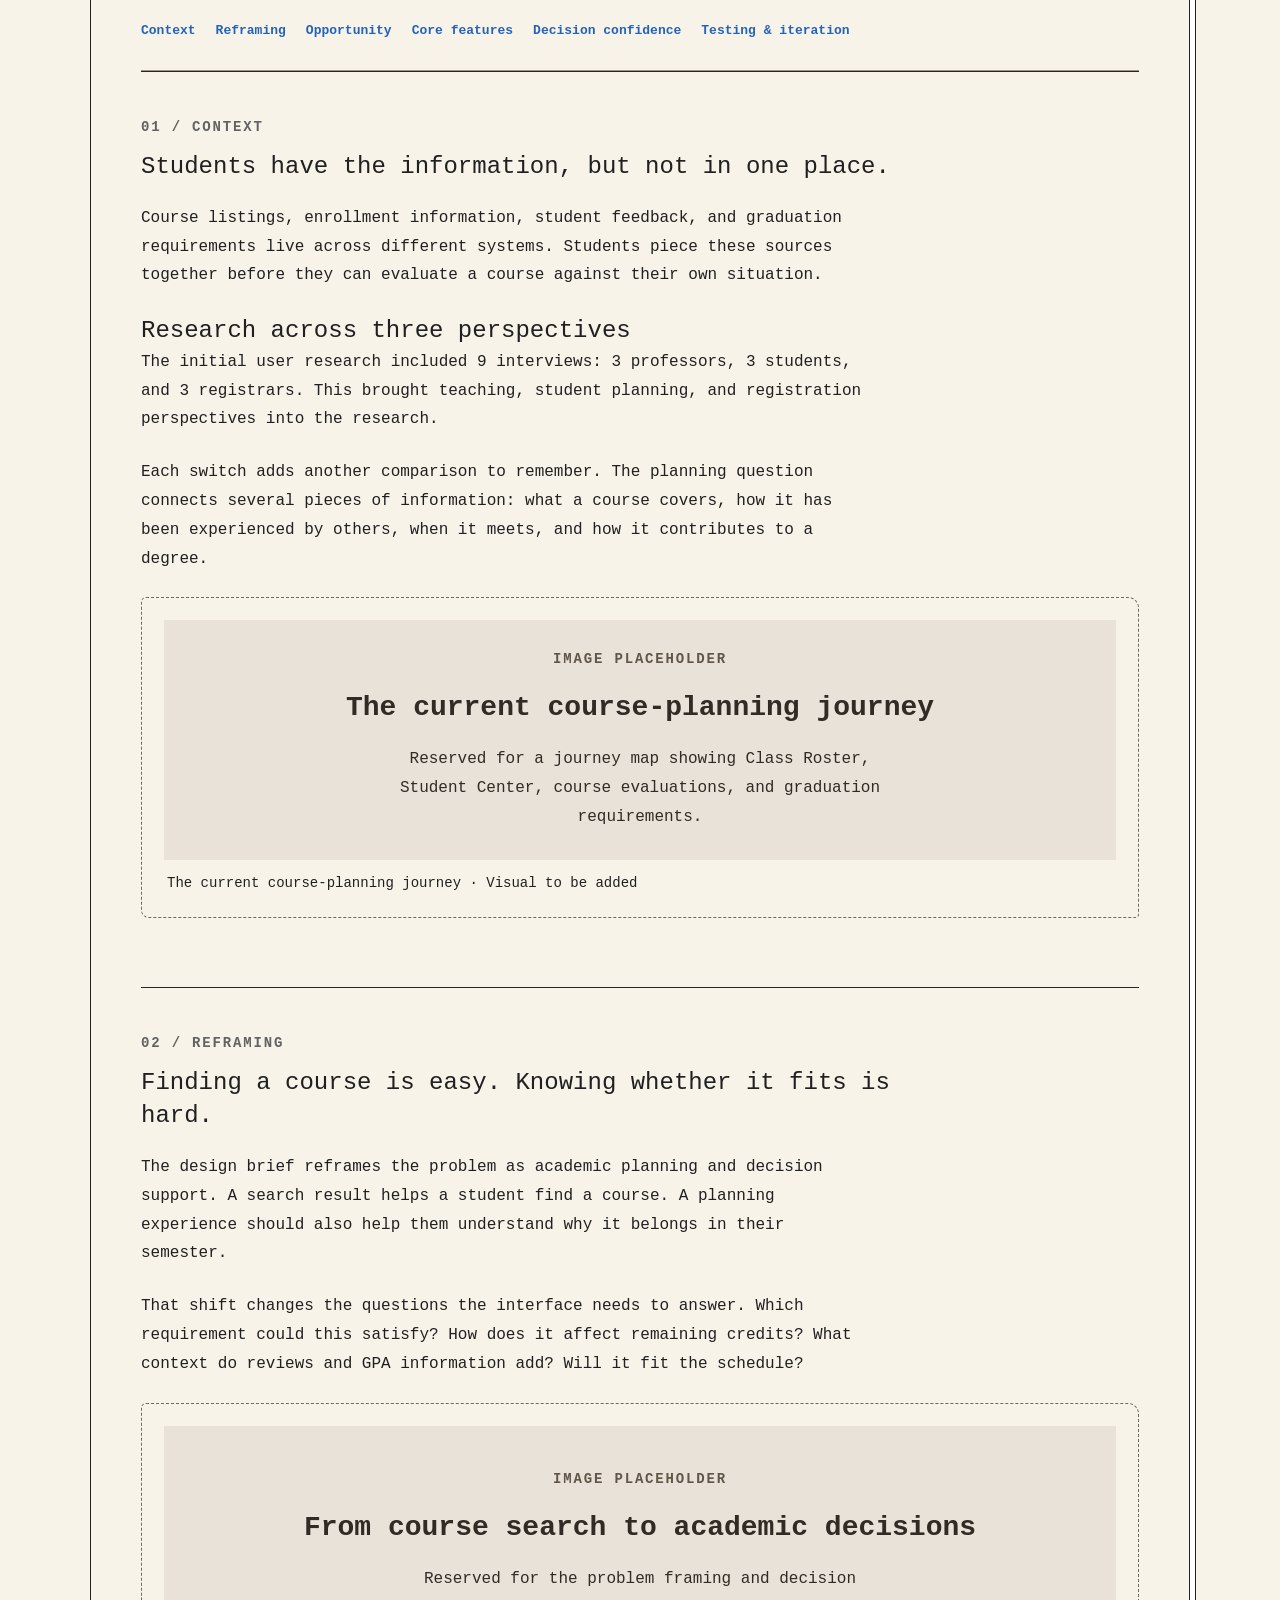
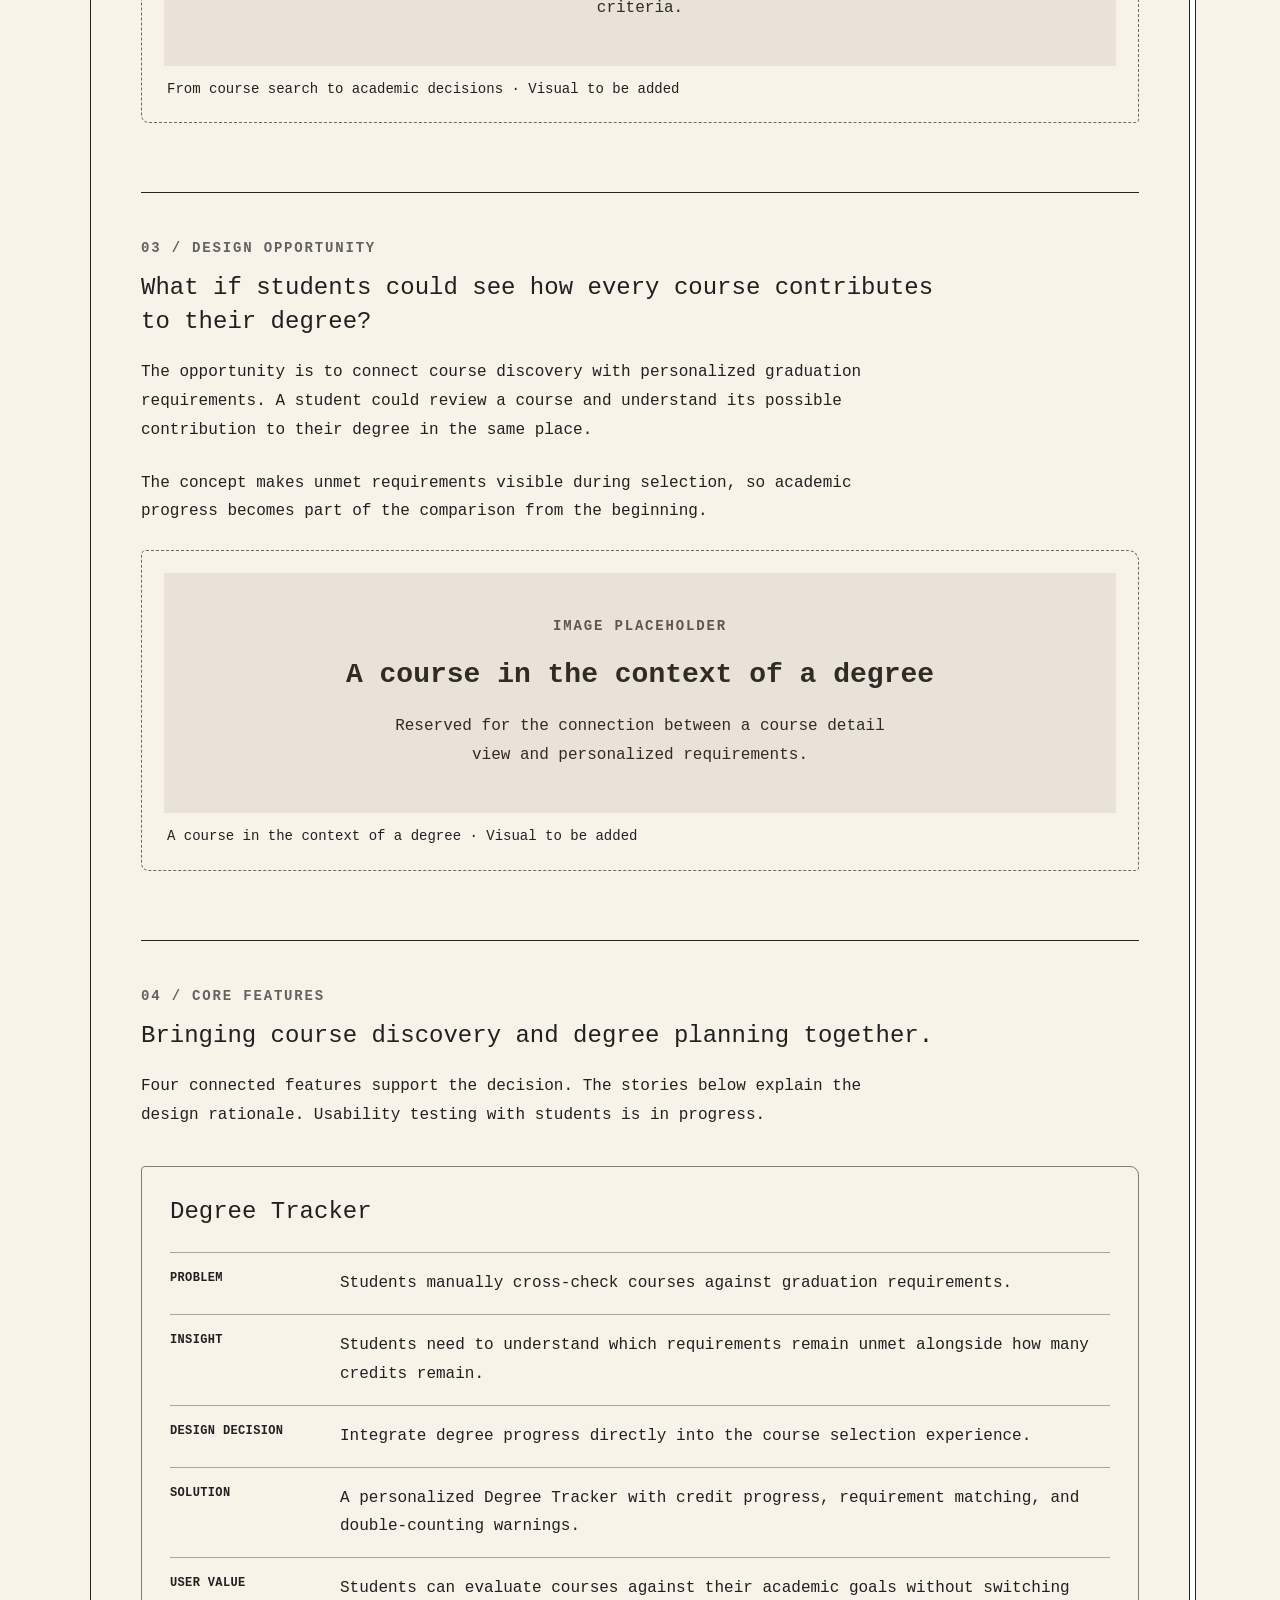
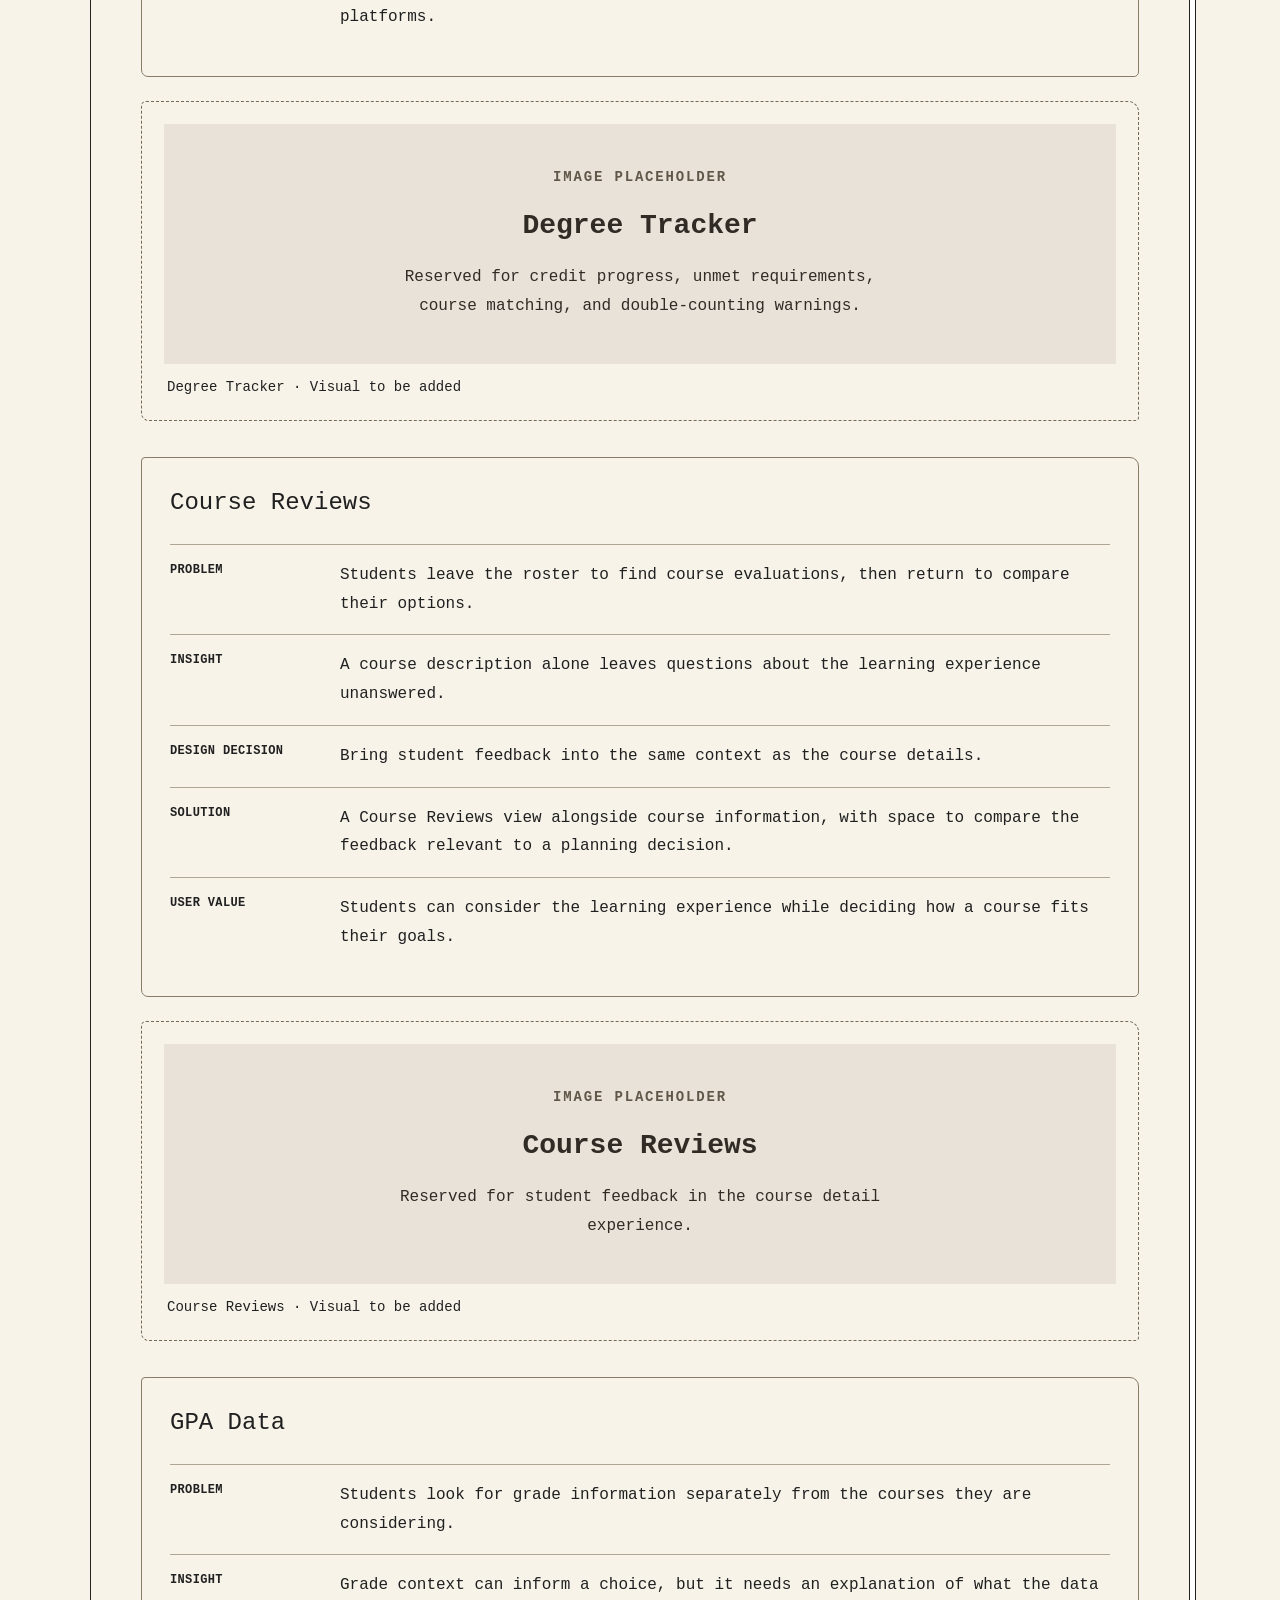
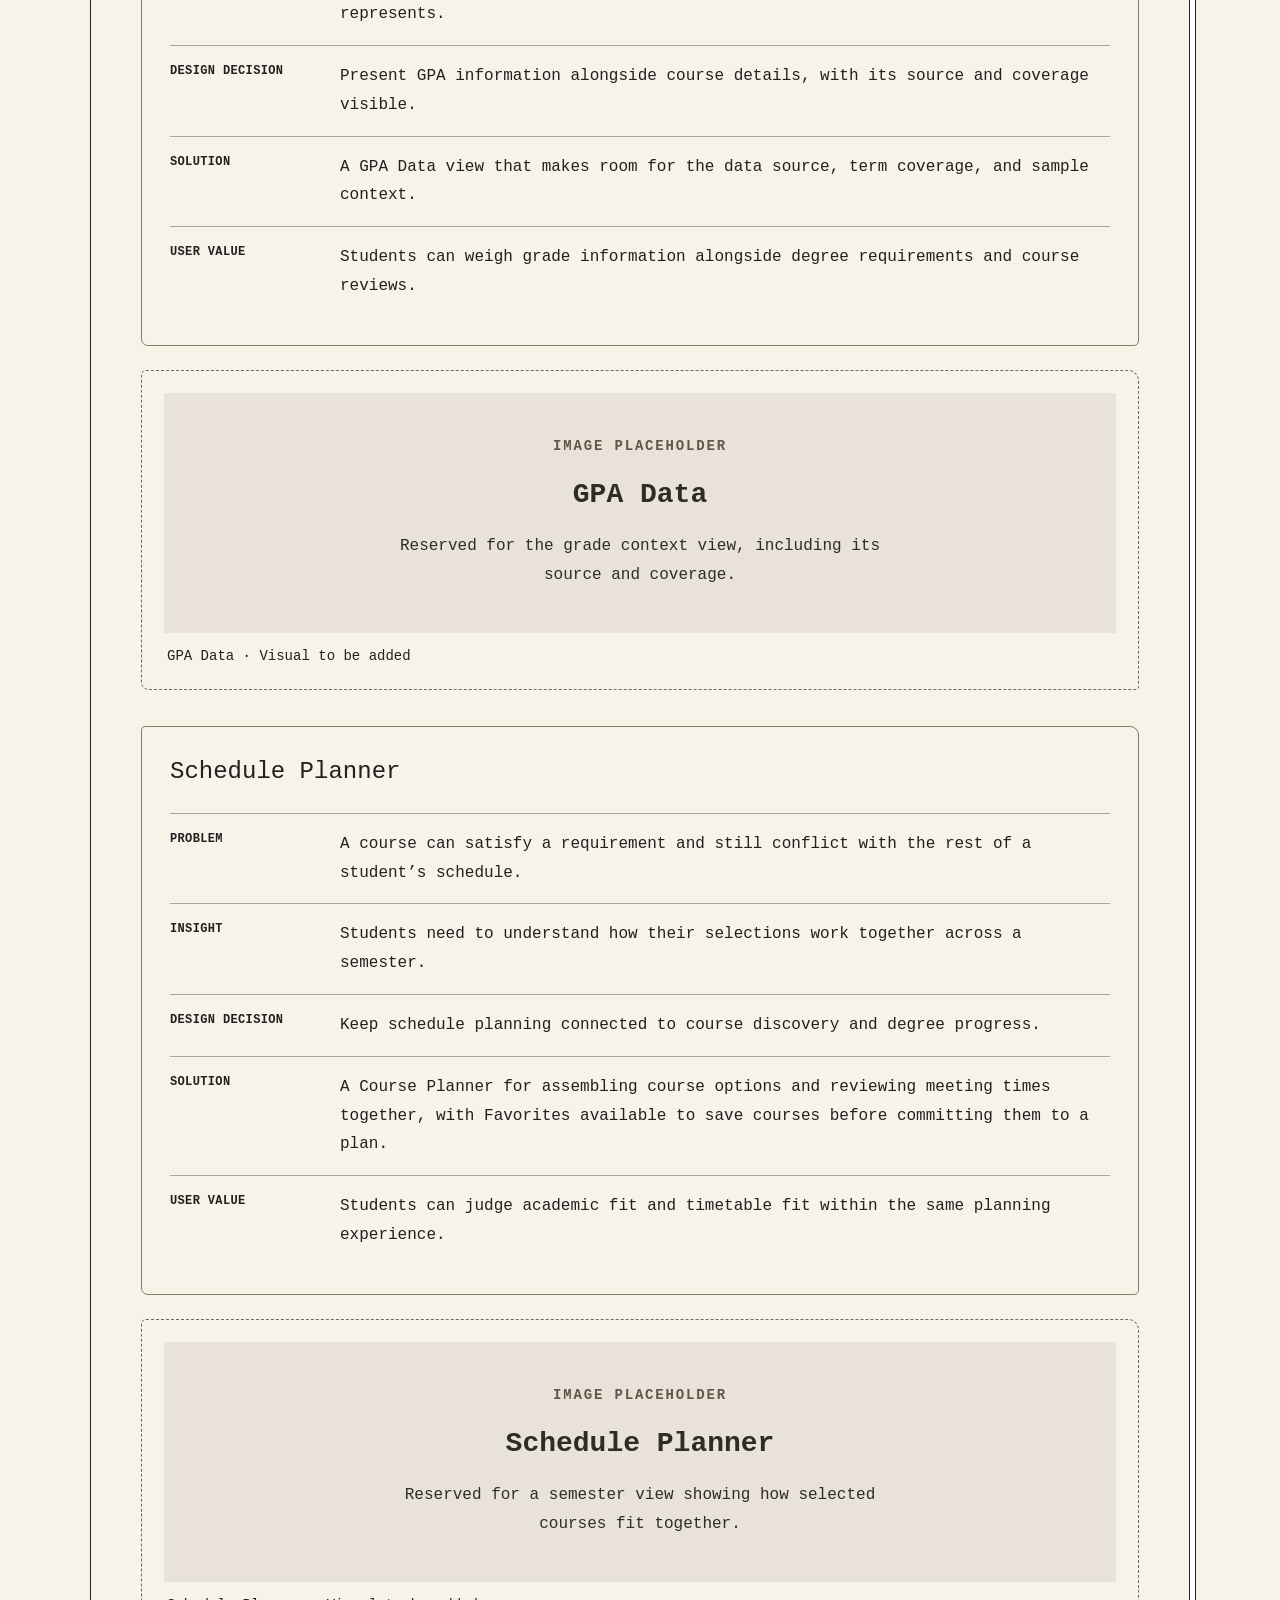
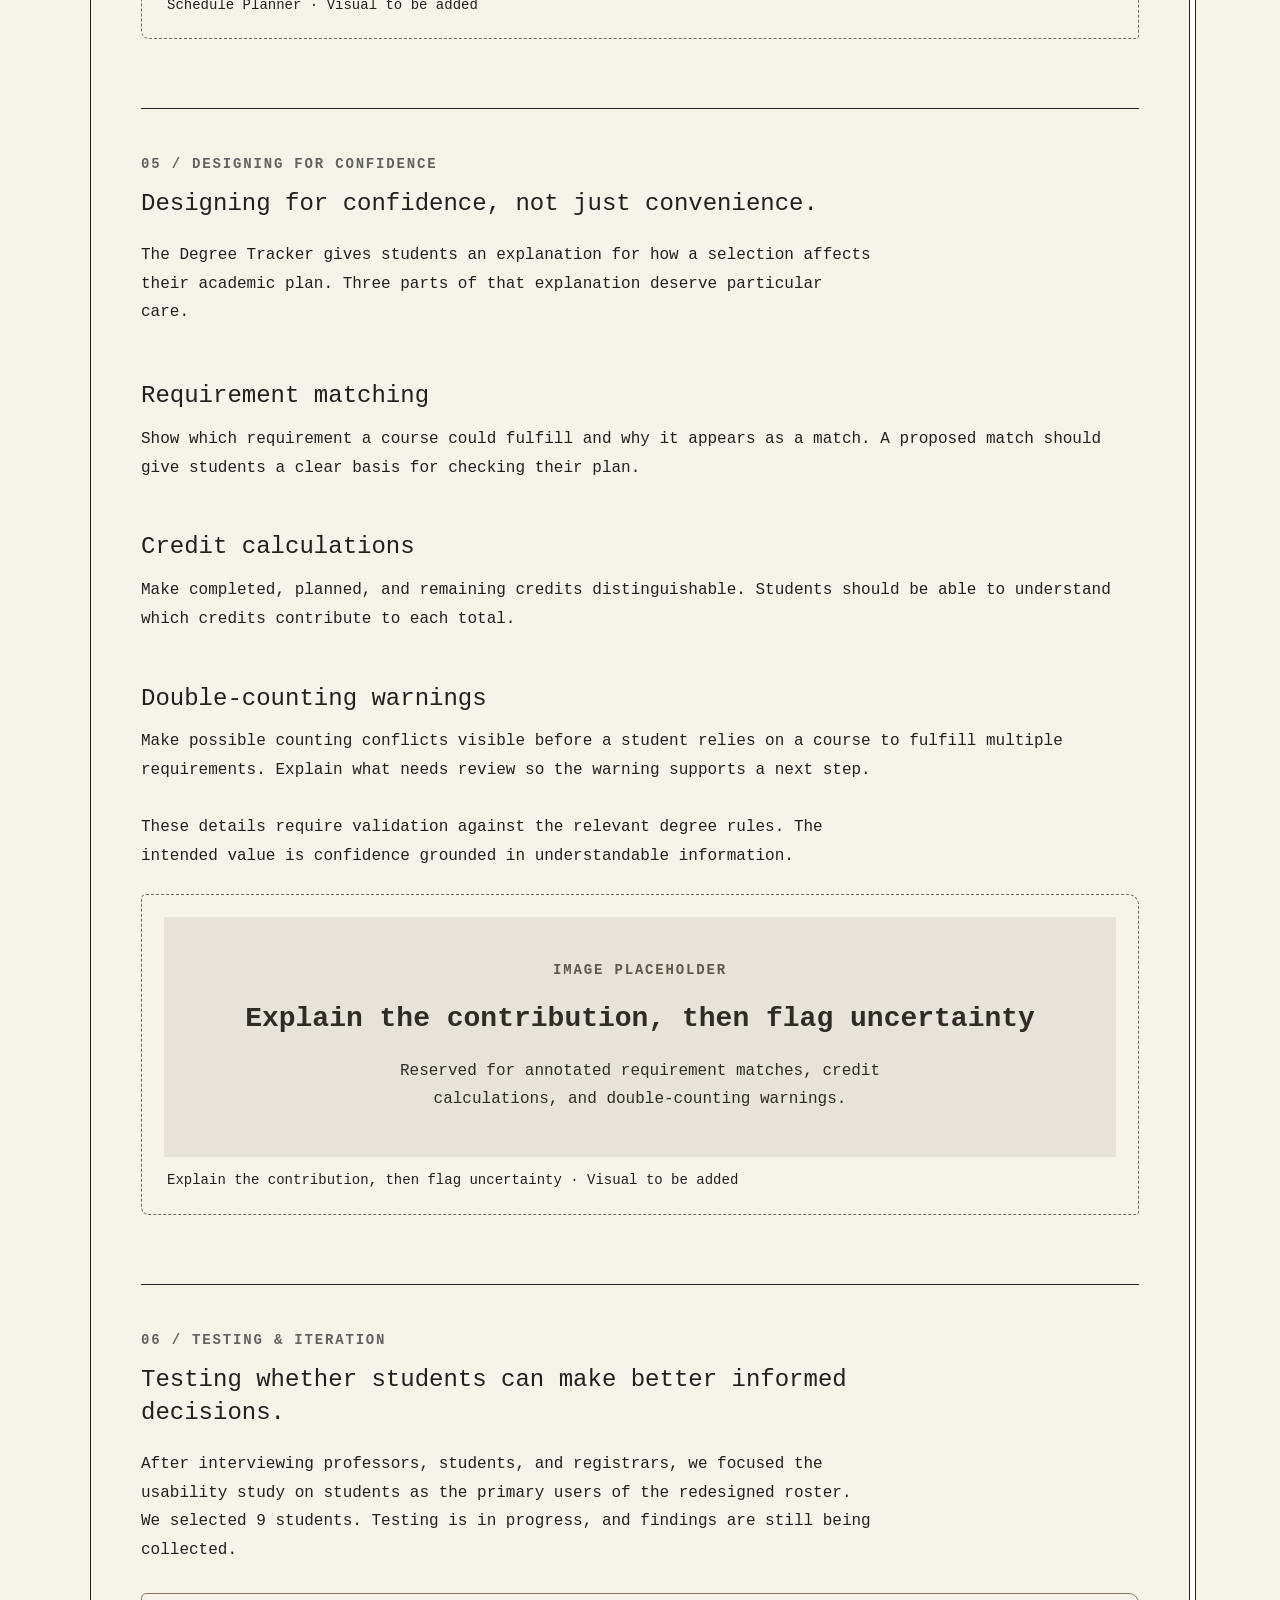
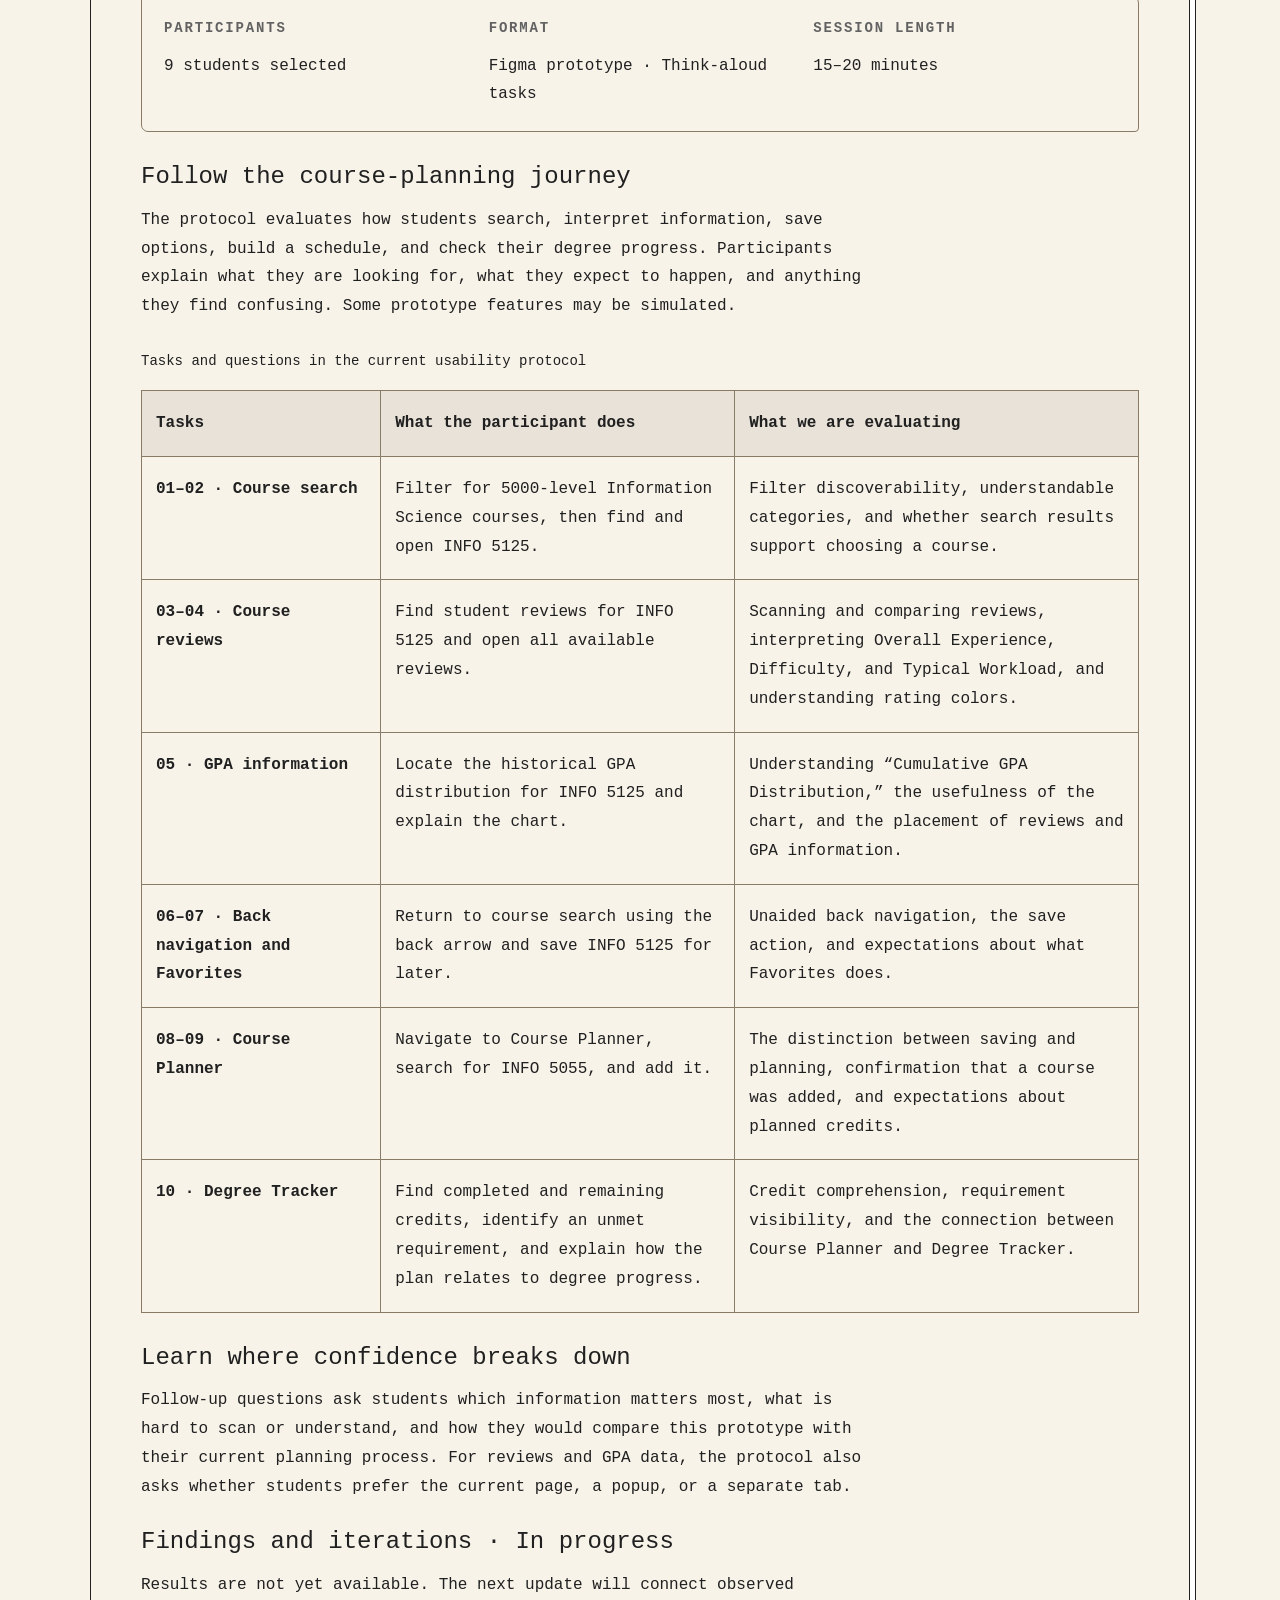
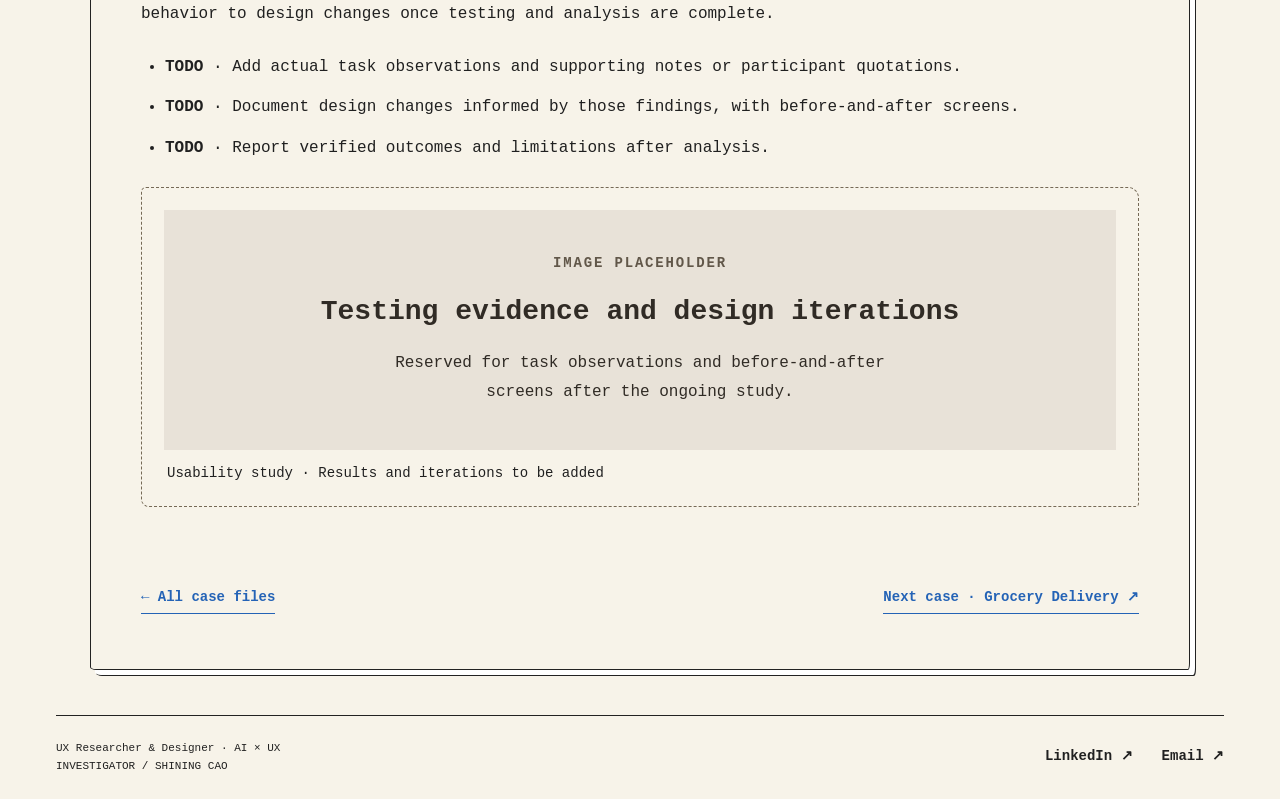
==== commit 78377f87: "Fill confirmed Cornell and grocery project team details" ====
--- a/cornell-class-roster/index.html
+++ b/cornell-class-roster/index.html
@@ -7,7 +7,7 @@
 <p class="label kicker"><span></span>03 / CORNELL CLASS ROSTER · REDESIGN CONCEPT</p>
 <h1>Making Course Planning Less Guesswork</h1>
 <p class="lede">Helping Cornell students make informed academic decisions in one place.</p>
-</header><dl class="case-meta case-facts" aria-label="Project details"><div><dt class="label">MY ROLE</dt><dd>UX Researcher &amp; Designer</dd></div><div><dt class="label">TIMELINE</dt><dd>August–December 2026</dd></div><div><dt class="label">TEAM</dt><dd class="metadata-todo">TODO: Team composition</dd></div><div><dt class="label">SKILLS/TOOLS</dt><dd>Stakeholder interviews, usability testing protocol, Figma prototype</dd></div></dl><div class="case-context-notes"><p><span class="label">PROJECT</span> Cornell Class Roster redesign</p><p><span class="label">FOCUS</span> Academic planning and decision support</p><p><span class="label">VALIDATION</span> 9 students selected · Testing in progress</p></div>
+</header><dl class="case-meta case-facts" aria-label="Project details"><div><dt class="label">MY ROLE</dt><dd>UX Researcher &amp; Designer</dd></div><div><dt class="label">TIMELINE</dt><dd>August–December 2026</dd></div><div><dt class="label">TEAM</dt><dd>1 PM, 3 designers, 2 researchers</dd></div><div><dt class="label">SKILLS/TOOLS</dt><dd>Stakeholder interviews, usability testing protocol, Figma prototype</dd></div></dl><div class="case-context-notes"><p><span class="label">PROJECT</span> Cornell Class Roster redesign</p><p><span class="label">FOCUS</span> Academic planning and decision support</p><p><span class="label">VALIDATION</span> 9 students selected · Testing in progress</p></div>
 <figure class="artifact image-placeholder"><div class="placeholder-content"><span class="label">IMAGE PLACEHOLDER</span><strong>Course discovery + degree planning</strong><p>Reserved for the Cornell Class Roster redesign overview.</p></div><figcaption>Course discovery + degree planning · Visual to be added</figcaption></figure>
 
 <section class="overview"><span class="stamp">CASE FILE 03</span><p class="label">THE BRIEF / 60-SECOND OVERVIEW</p><h2>Connect every course choice to an academic goal.</h2>
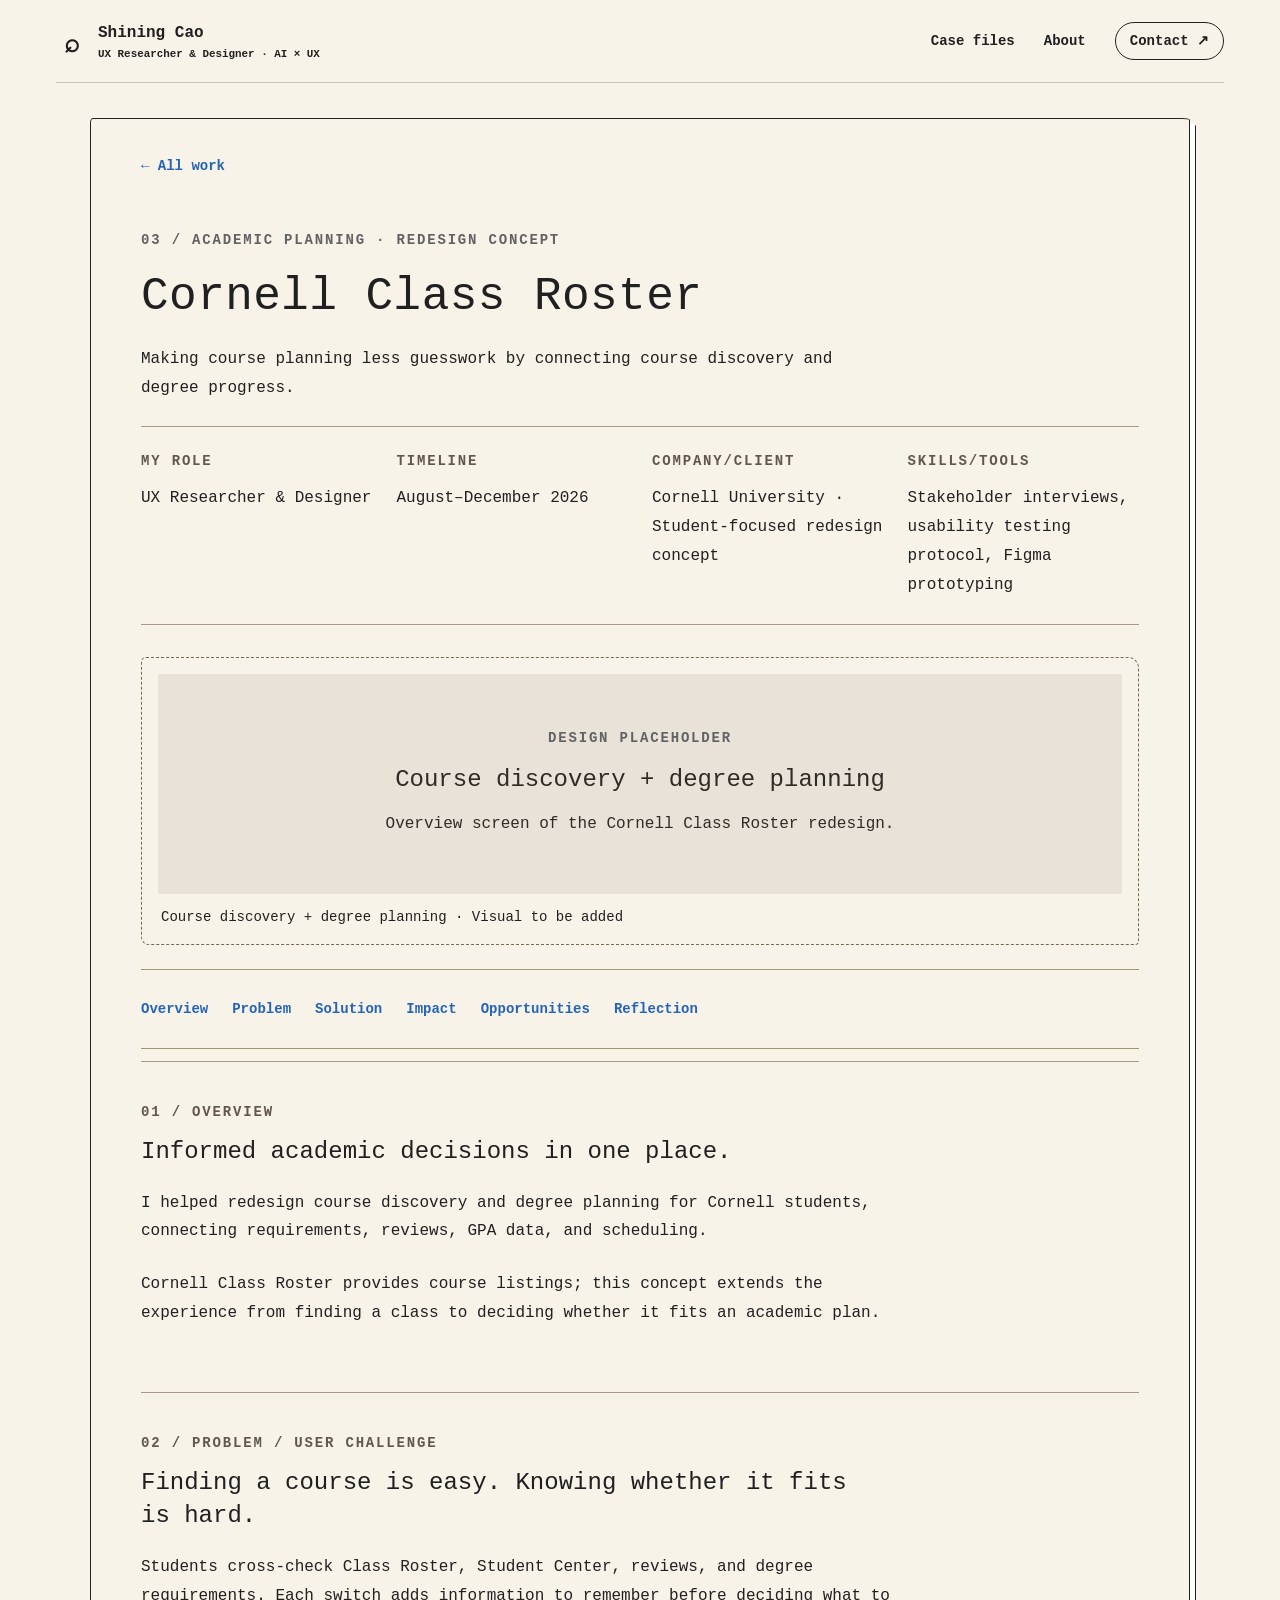
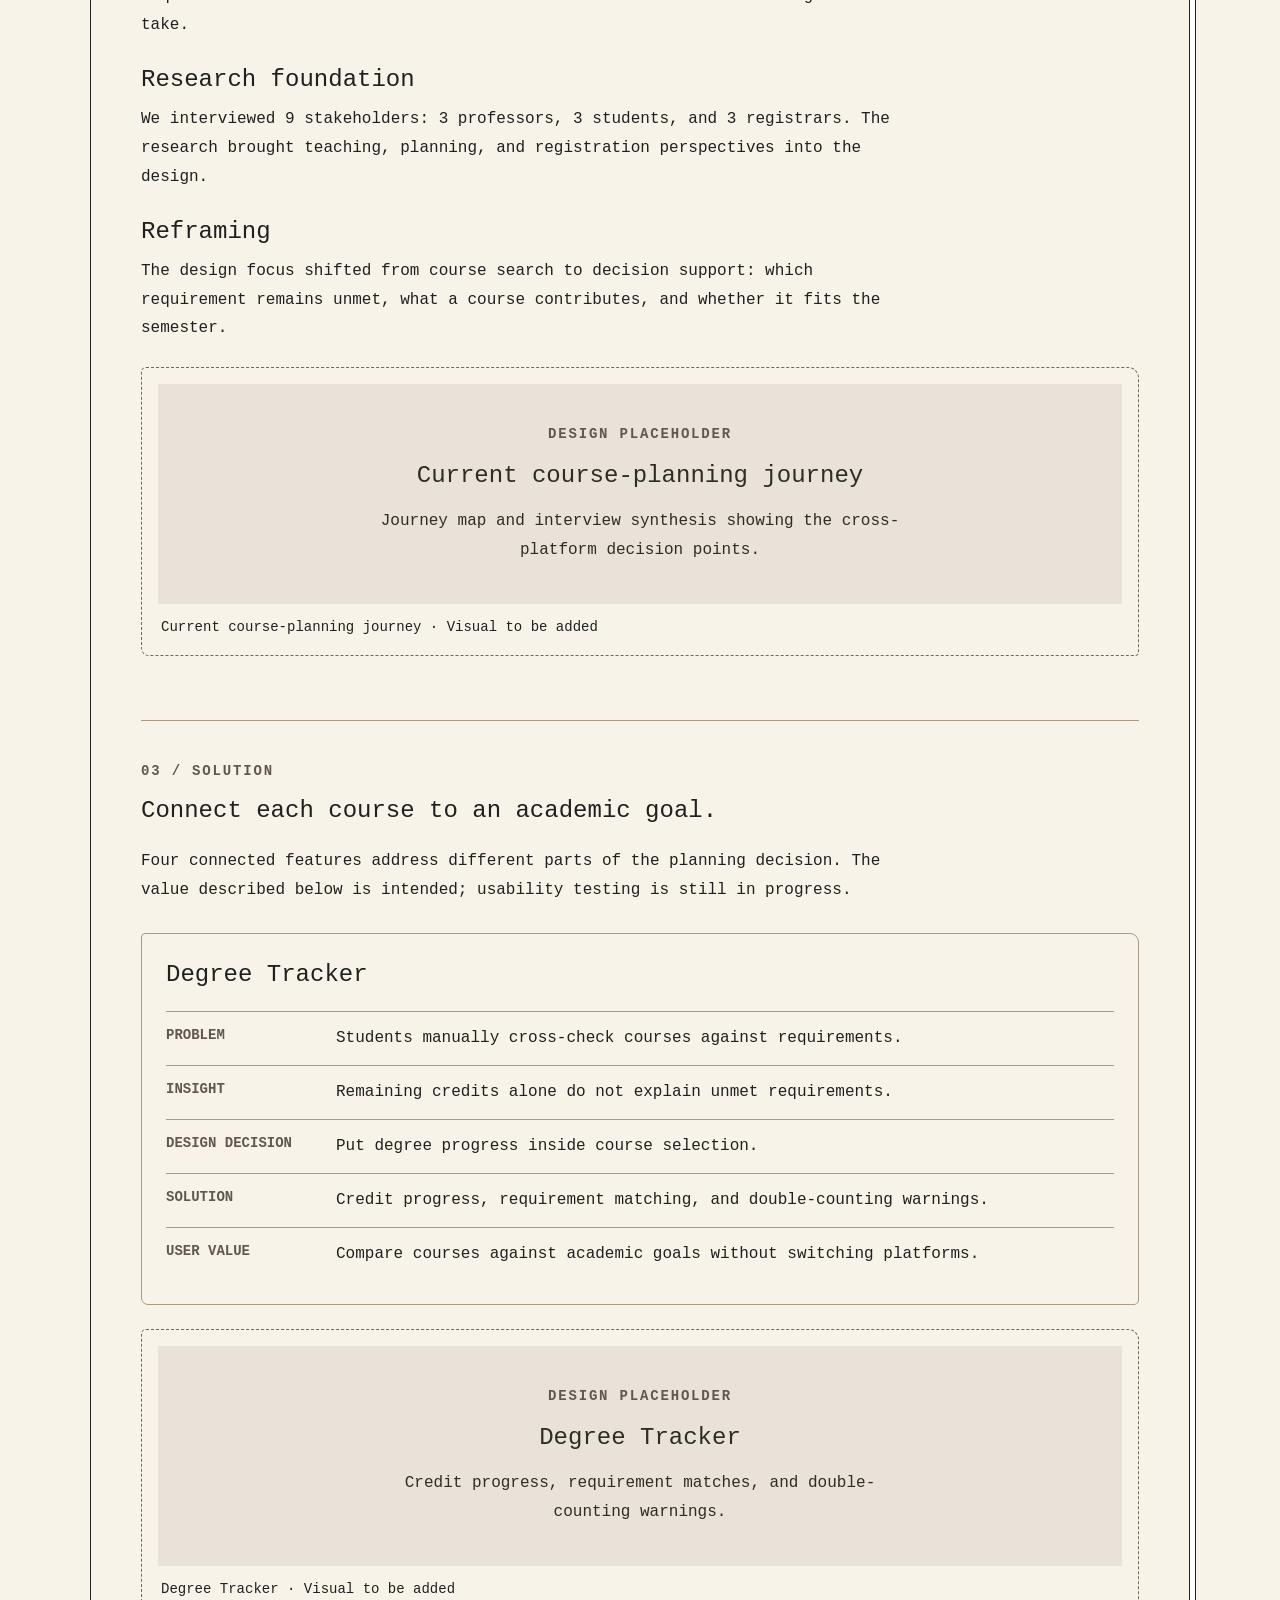
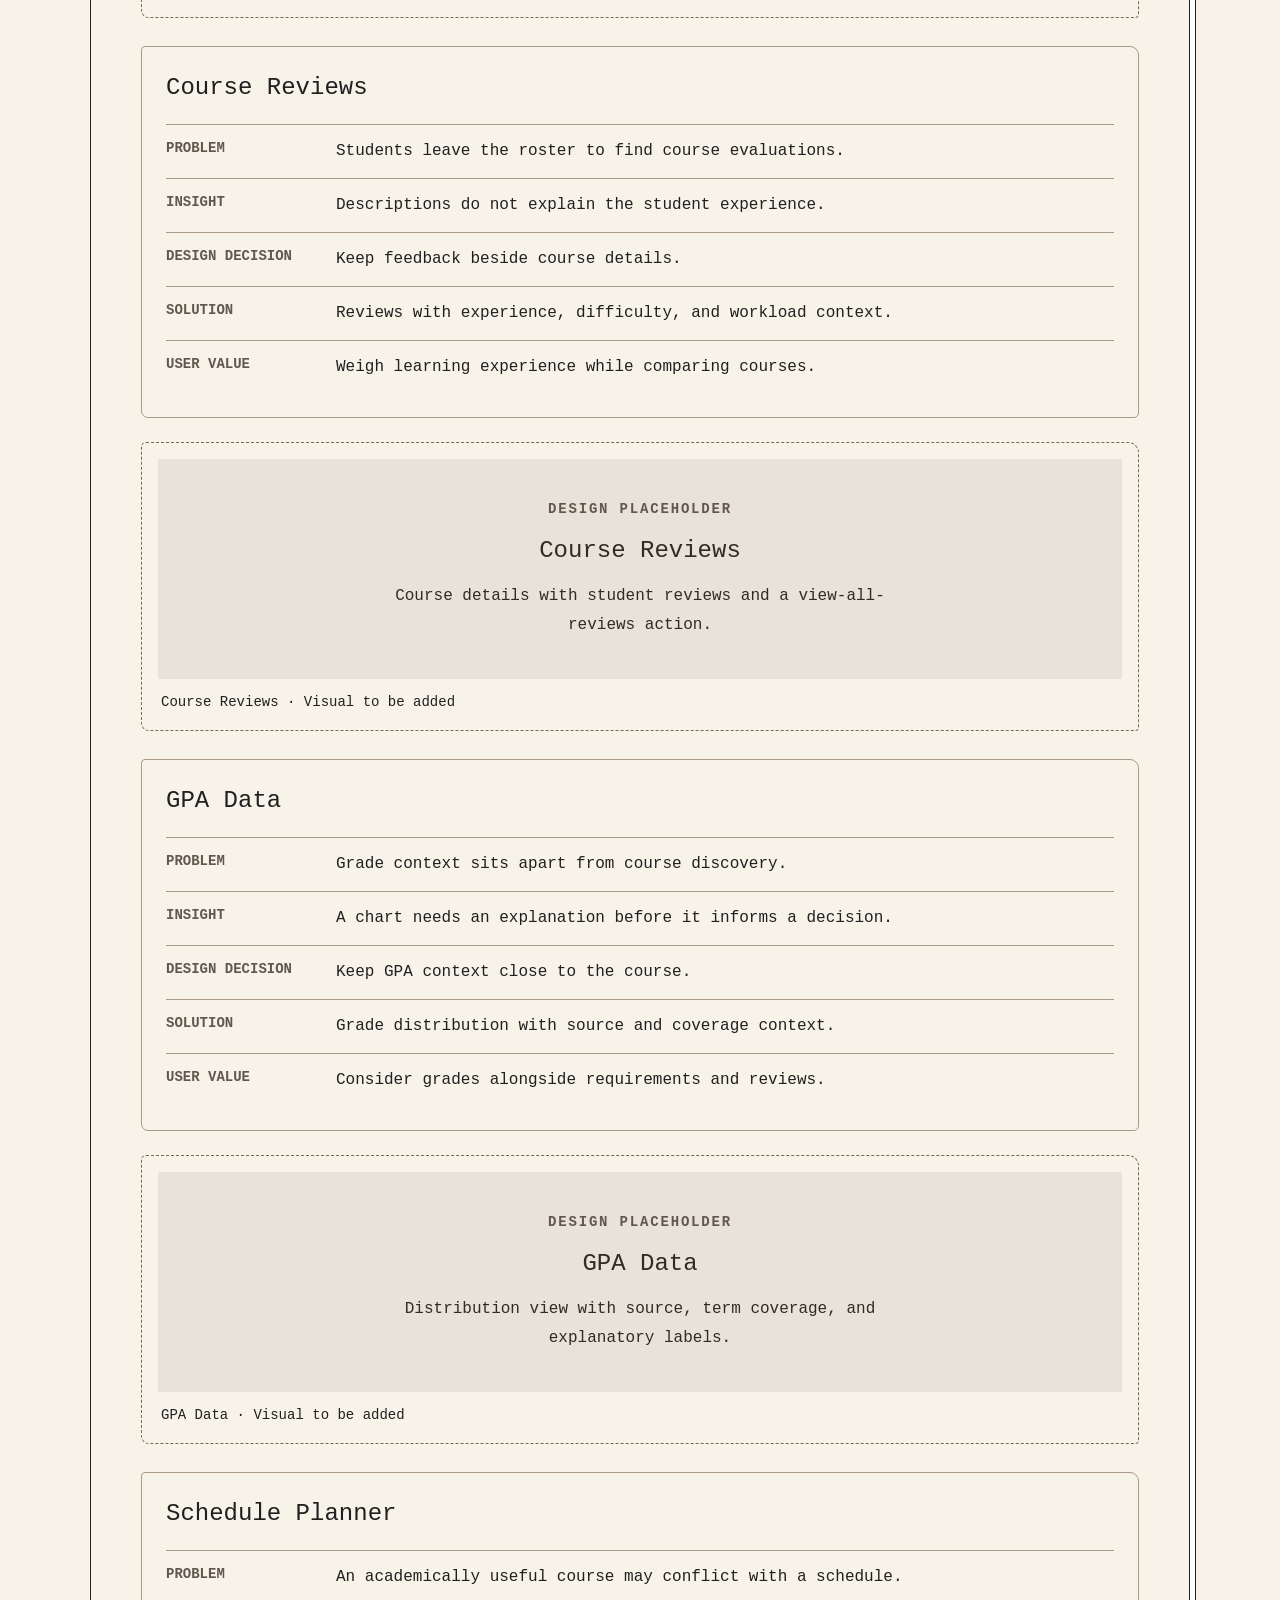
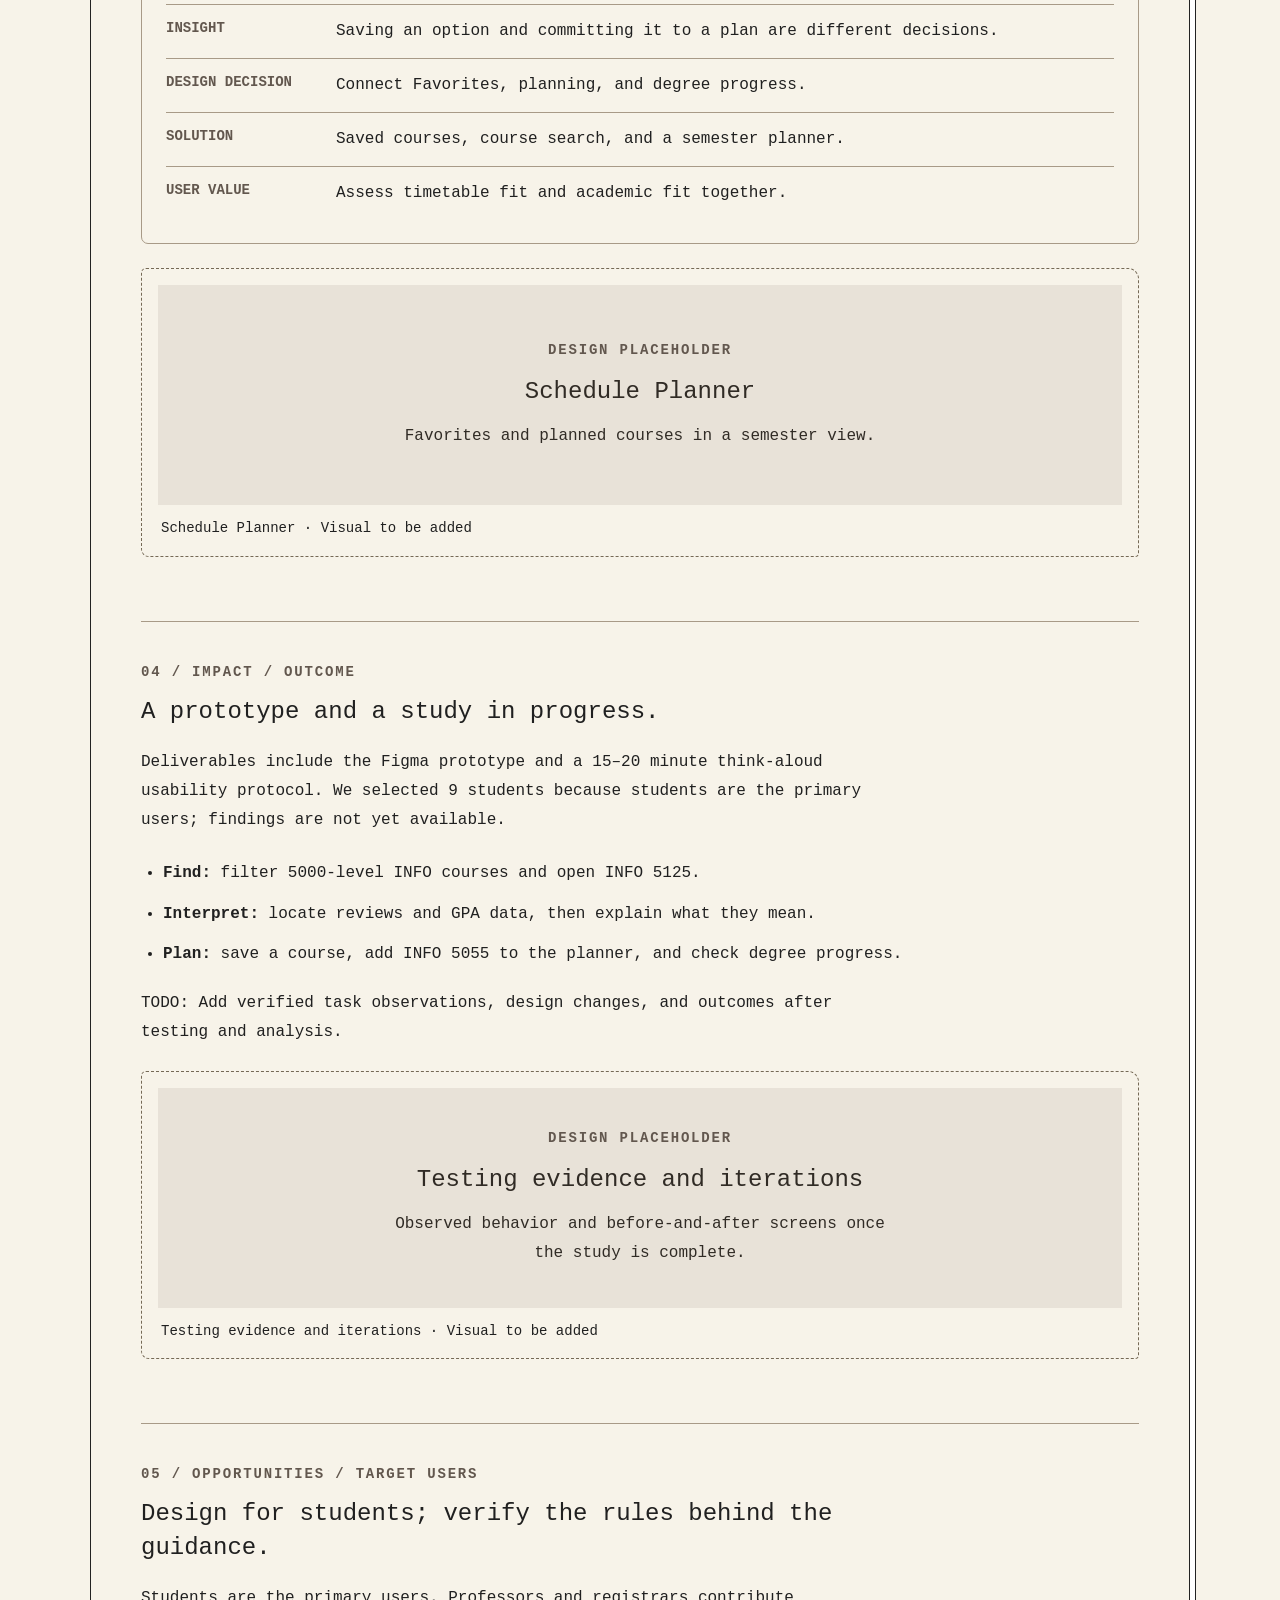
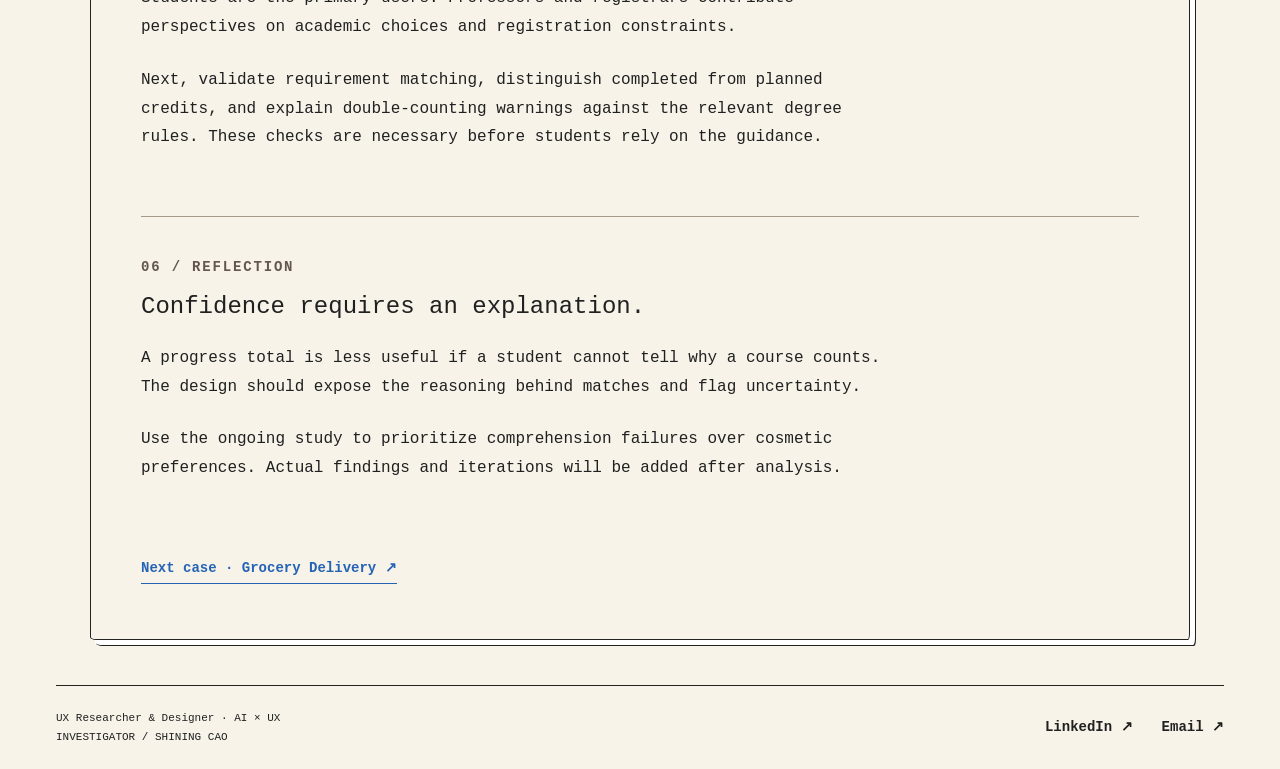
==== commit 3e087c4b: "Restructure case studies around research, decisions, and outcomes" ====
--- a/cornell-class-roster/index.html
+++ b/cornell-class-roster/index.html
@@ -1,81 +1,16 @@
-<!doctype html><html lang="en"><head><meta charset="utf-8"><meta name="viewport" content="width=device-width,initial-scale=1"><title>Cornell Class Roster — Shining Cao</title><meta name="description" content="Making Course Planning Less Guesswork. A Cornell Class Roster redesign concept connecting course discovery, degree progress, reviews, GPA data, and scheduling."><meta name="theme-color" content="#f8f7f4"><link rel="stylesheet" href="../style.css"><script src="../compare.js" defer></script><link rel="stylesheet" href="../archive.css"><link rel="stylesheet" href="../handdrawn.css?v=floating-pen"><link rel="stylesheet" href="../cornell-case.css"><link rel="stylesheet" href="../case-layout.css?v=1"></head><body class="cornell-page">
+<!doctype html><html lang="en"><head><meta charset="utf-8"><meta name="viewport" content="width=device-width,initial-scale=1"><title>Cornell Class Roster — Shining Cao</title><meta name="description" content="Making Course Planning Less Guesswork. A Cornell Class Roster redesign concept connecting course discovery, degree progress, reviews, GPA data, and scheduling."><meta name="theme-color" content="#f8f7f4"><link rel="stylesheet" href="../style.css"><script src="../compare.js" defer></script><link rel="stylesheet" href="../archive.css"><link rel="stylesheet" href="../handdrawn.css?v=floating-pen"><link rel="stylesheet" href="../case-layout.css?v=2"></head><body class="cornell-page">
 <a class="skip" href="#main">Skip to content</a>
 <header class="shell nav"><a class="brand" href="../"><span class="mark" aria-hidden="true">⌕</span><span>Shining Cao<small class="brand-role">UX Researcher &amp; Designer · AI × UX</small></span></a><nav aria-label="Main navigation"><a href="../#work">Case files</a><a href="../#about">About</a><a class="contact" href="mailto:sc3625@cornell.edu">Contact <span aria-hidden="true">↗</span></a></nav></header>
-<main id="main"><article class="shell case cornell-case">
-<a class="back" href="../#work">← All work</a>
-<header class="case-hero">
-<p class="label kicker"><span></span>03 / CORNELL CLASS ROSTER · REDESIGN CONCEPT</p>
-<h1>Making Course Planning Less Guesswork</h1>
-<p class="lede">Helping Cornell students make informed academic decisions in one place.</p>
-</header><dl class="case-meta case-facts" aria-label="Project details"><div><dt class="label">MY ROLE</dt><dd>UX Researcher &amp; Designer</dd></div><div><dt class="label">TIMELINE</dt><dd>August–December 2026</dd></div><div><dt class="label">TEAM</dt><dd>1 PM, 3 designers, 2 researchers</dd></div><div><dt class="label">SKILLS/TOOLS</dt><dd>Stakeholder interviews, usability testing protocol, Figma prototype</dd></div></dl><div class="case-context-notes"><p><span class="label">PROJECT</span> Cornell Class Roster redesign</p><p><span class="label">FOCUS</span> Academic planning and decision support</p><p><span class="label">VALIDATION</span> 9 students selected · Testing in progress</p></div>
-<figure class="artifact image-placeholder"><div class="placeholder-content"><span class="label">IMAGE PLACEHOLDER</span><strong>Course discovery + degree planning</strong><p>Reserved for the Cornell Class Roster redesign overview.</p></div><figcaption>Course discovery + degree planning · Visual to be added</figcaption></figure>
-
-<section class="overview"><span class="stamp">CASE FILE 03</span><p class="label">THE BRIEF / 60-SECOND OVERVIEW</p><h2>Connect every course choice to an academic goal.</h2>
-<div class="overview-grid"><div><h3>The problem</h3><p>Students move between Class Roster, Student Center, course evaluation sites, and graduation requirement pages to decide what to take.</p></div><div><h3>The design opportunity</h3><p>Bring course discovery, personalized degree progress, reviews, GPA data, and schedule planning into one experience.</p></div></div>
-<a class="text-link" href="#context">Open the full investigation ↓</a></section>
-<nav class="chapter-nav" aria-label="Case chapters"><a href="#context">Context</a><a href="#reframe">Reframing</a><a href="#opportunity">Opportunity</a><a href="#features">Core features</a><a href="#confidence">Decision confidence</a><a href="#validation">Testing &amp; iteration</a></nav>
-
-<section class="case-detail" id="context"><p class="label">01 / CONTEXT</p><h2>Students have the information, but not in one place.</h2>
-<p>Course listings, enrollment information, student feedback, and graduation requirements live across different systems. Students piece these sources together before they can evaluate a course against their own situation.</p>
-<h3>Research across three perspectives</h3><p>The initial user research included 9 interviews: 3 professors, 3 students, and 3 registrars. This brought teaching, student planning, and registration perspectives into the research.</p>
-<p>Each switch adds another comparison to remember. The planning question connects several pieces of information: what a course covers, how it has been experienced by others, when it meets, and how it contributes to a degree.</p>
-<figure class="artifact image-placeholder"><div class="placeholder-content"><span class="label">IMAGE PLACEHOLDER</span><strong>The current course-planning journey</strong><p>Reserved for a journey map showing Class Roster, Student Center, course evaluations, and graduation requirements.</p></div><figcaption>The current course-planning journey · Visual to be added</figcaption></figure>
-</section>
-
-<section class="case-detail" id="reframe"><p class="label">02 / REFRAMING</p><h2>Finding a course is easy. Knowing whether it fits is hard.</h2>
-<p>The design brief reframes the problem as academic planning and decision support. A search result helps a student find a course. A planning experience should also help them understand why it belongs in their semester.</p>
-<p>That shift changes the questions the interface needs to answer. Which requirement could this satisfy? How does it affect remaining credits? What context do reviews and GPA information add? Will it fit the schedule?</p>
-<figure class="artifact image-placeholder"><div class="placeholder-content"><span class="label">IMAGE PLACEHOLDER</span><strong>From course search to academic decisions</strong><p>Reserved for the problem framing and decision criteria.</p></div><figcaption>From course search to academic decisions · Visual to be added</figcaption></figure>
-</section>
-
-<section class="case-detail" id="opportunity"><p class="label">03 / DESIGN OPPORTUNITY</p><h2>What if students could see how every course contributes to their degree?</h2>
-<p>The opportunity is to connect course discovery with personalized graduation requirements. A student could review a course and understand its possible contribution to their degree in the same place.</p>
-<p>The concept makes unmet requirements visible during selection, so academic progress becomes part of the comparison from the beginning.</p>
-<figure class="artifact image-placeholder"><div class="placeholder-content"><span class="label">IMAGE PLACEHOLDER</span><strong>A course in the context of a degree</strong><p>Reserved for the connection between a course detail view and personalized requirements.</p></div><figcaption>A course in the context of a degree · Visual to be added</figcaption></figure>
-</section>
-
-<section class="case-detail" id="features"><p class="label">04 / CORE FEATURES</p><h2>Bringing course discovery and degree planning together.</h2>
-<p>Four connected features support the decision. The stories below explain the design rationale. Usability testing with students is in progress.</p>
-<article class="feature-story" id="degree-tracker"><h3>Degree Tracker</h3><dl><div><dt>PROBLEM</dt><dd>Students manually cross-check courses against graduation requirements.</dd></div><div><dt>INSIGHT</dt><dd>Students need to understand which requirements remain unmet alongside how many credits remain.</dd></div><div><dt>DESIGN DECISION</dt><dd>Integrate degree progress directly into the course selection experience.</dd></div><div><dt>SOLUTION</dt><dd>A personalized Degree Tracker with credit progress, requirement matching, and double-counting warnings.</dd></div><div><dt>USER VALUE</dt><dd>Students can evaluate courses against their academic goals without switching platforms.</dd></div></dl></article>
-<figure class="artifact image-placeholder"><div class="placeholder-content"><span class="label">IMAGE PLACEHOLDER</span><strong>Degree Tracker</strong><p>Reserved for credit progress, unmet requirements, course matching, and double-counting warnings.</p></div><figcaption>Degree Tracker · Visual to be added</figcaption></figure>
-<article class="feature-story" id="course-reviews"><h3>Course Reviews</h3><dl><div><dt>PROBLEM</dt><dd>Students leave the roster to find course evaluations, then return to compare their options.</dd></div><div><dt>INSIGHT</dt><dd>A course description alone leaves questions about the learning experience unanswered.</dd></div><div><dt>DESIGN DECISION</dt><dd>Bring student feedback into the same context as the course details.</dd></div><div><dt>SOLUTION</dt><dd>A Course Reviews view alongside course information, with space to compare the feedback relevant to a planning decision.</dd></div><div><dt>USER VALUE</dt><dd>Students can consider the learning experience while deciding how a course fits their goals.</dd></div></dl></article>
-<figure class="artifact image-placeholder"><div class="placeholder-content"><span class="label">IMAGE PLACEHOLDER</span><strong>Course Reviews</strong><p>Reserved for student feedback in the course detail experience.</p></div><figcaption>Course Reviews · Visual to be added</figcaption></figure>
-<article class="feature-story" id="gpa-data"><h3>GPA Data</h3><dl><div><dt>PROBLEM</dt><dd>Students look for grade information separately from the courses they are considering.</dd></div><div><dt>INSIGHT</dt><dd>Grade context can inform a choice, but it needs an explanation of what the data represents.</dd></div><div><dt>DESIGN DECISION</dt><dd>Present GPA information alongside course details, with its source and coverage visible.</dd></div><div><dt>SOLUTION</dt><dd>A GPA Data view that makes room for the data source, term coverage, and sample context.</dd></div><div><dt>USER VALUE</dt><dd>Students can weigh grade information alongside degree requirements and course reviews.</dd></div></dl></article>
-<figure class="artifact image-placeholder"><div class="placeholder-content"><span class="label">IMAGE PLACEHOLDER</span><strong>GPA Data</strong><p>Reserved for the grade context view, including its source and coverage.</p></div><figcaption>GPA Data · Visual to be added</figcaption></figure>
-<article class="feature-story" id="schedule-planner"><h3>Schedule Planner</h3><dl><div><dt>PROBLEM</dt><dd>A course can satisfy a requirement and still conflict with the rest of a student’s schedule.</dd></div><div><dt>INSIGHT</dt><dd>Students need to understand how their selections work together across a semester.</dd></div><div><dt>DESIGN DECISION</dt><dd>Keep schedule planning connected to course discovery and degree progress.</dd></div><div><dt>SOLUTION</dt><dd>A Course Planner for assembling course options and reviewing meeting times together, with Favorites available to save courses before committing them to a plan.</dd></div><div><dt>USER VALUE</dt><dd>Students can judge academic fit and timetable fit within the same planning experience.</dd></div></dl></article>
-<figure class="artifact image-placeholder"><div class="placeholder-content"><span class="label">IMAGE PLACEHOLDER</span><strong>Schedule Planner</strong><p>Reserved for a semester view showing how selected courses fit together.</p></div><figcaption>Schedule Planner · Visual to be added</figcaption></figure>
-</section>
-
-<section class="case-detail" id="confidence"><p class="label">05 / DESIGNING FOR CONFIDENCE</p><h2>Designing for confidence, not just convenience.</h2>
-<p>The Degree Tracker gives students an explanation for how a selection affects their academic plan. Three parts of that explanation deserve particular care.</p>
-<div class="decision-details"><article><h3>Requirement matching</h3><p>Show which requirement a course could fulfill and why it appears as a match. A proposed match should give students a clear basis for checking their plan.</p></article>
-<article><h3>Credit calculations</h3><p>Make completed, planned, and remaining credits distinguishable. Students should be able to understand which credits contribute to each total.</p></article>
-<article><h3>Double-counting warnings</h3><p>Make possible counting conflicts visible before a student relies on a course to fulfill multiple requirements. Explain what needs review so the warning supports a next step.</p></article></div>
-<p>These details require validation against the relevant degree rules. The intended value is confidence grounded in understandable information.</p>
-<figure class="artifact image-placeholder"><div class="placeholder-content"><span class="label">IMAGE PLACEHOLDER</span><strong>Explain the contribution, then flag uncertainty</strong><p>Reserved for annotated requirement matches, credit calculations, and double-counting warnings.</p></div><figcaption>Explain the contribution, then flag uncertainty · Visual to be added</figcaption></figure>
-</section>
-
-<section class="case-detail" id="validation">
-<p class="label">06 / TESTING &amp; ITERATION</p>
-<h2>Testing whether students can make better informed decisions.</h2>
-<p>After interviewing professors, students, and registrars, we focused the usability study on students as the primary users of the redesigned roster. We selected 9 students. Testing is in progress, and findings are still being collected.</p>
-<div class="study-summary"><div><span class="label">PARTICIPANTS</span><p>9 students selected</p></div><div><span class="label">FORMAT</span><p>Figma prototype · Think-aloud tasks</p></div><div><span class="label">SESSION LENGTH</span><p>15–20 minutes</p></div></div>
-<h3>Follow the course-planning journey</h3>
-<p>The protocol evaluates how students search, interpret information, save options, build a schedule, and check their degree progress. Participants explain what they are looking for, what they expect to happen, and anything they find confusing. Some prototype features may be simulated.</p>
-<div class="testing-table-wrap" role="region" aria-label="Usability testing tasks, horizontally scrollable on small screens" tabindex="0"><table class="testing-tasks"><caption>Tasks and questions in the current usability protocol</caption><thead><tr><th scope="col">Tasks</th><th scope="col">What the participant does</th><th scope="col">What we are evaluating</th></tr></thead><tbody>
-<tr><th scope="row">01–02 · Course search</th><td>Filter for 5000-level Information Science courses, then find and open INFO 5125.</td><td>Filter discoverability, understandable categories, and whether search results support choosing a course.</td></tr>
-<tr><th scope="row">03–04 · Course reviews</th><td>Find student reviews for INFO 5125 and open all available reviews.</td><td>Scanning and comparing reviews, interpreting Overall Experience, Difficulty, and Typical Workload, and understanding rating colors.</td></tr>
-<tr><th scope="row">05 · GPA information</th><td>Locate the historical GPA distribution for INFO 5125 and explain the chart.</td><td>Understanding “Cumulative GPA Distribution,” the usefulness of the chart, and the placement of reviews and GPA information.</td></tr>
-<tr><th scope="row">06–07 · Back navigation and Favorites</th><td>Return to course search using the back arrow and save INFO 5125 for later.</td><td>Unaided back navigation, the save action, and expectations about what Favorites does.</td></tr>
-<tr><th scope="row">08–09 · Course Planner</th><td>Navigate to Course Planner, search for INFO 5055, and add it.</td><td>The distinction between saving and planning, confirmation that a course was added, and expectations about planned credits.</td></tr>
-<tr><th scope="row">10 · Degree Tracker</th><td>Find completed and remaining credits, identify an unmet requirement, and explain how the plan relates to degree progress.</td><td>Credit comprehension, requirement visibility, and the connection between Course Planner and Degree Tracker.</td></tr>
-</tbody></table></div>
-<h3>Learn where confidence breaks down</h3>
-<p>Follow-up questions ask students which information matters most, what is hard to scan or understand, and how they would compare this prototype with their current planning process. For reviews and GPA data, the protocol also asks whether students prefer the current page, a popup, or a separate tab.</p>
-<h3>Findings and iterations · In progress</h3>
-<p>Results are not yet available. The next update will connect observed behavior to design changes once testing and analysis are complete.</p>
-<ul class="validation-todos"><li><strong>TODO</strong> · Add actual task observations and supporting notes or participant quotations.</li><li><strong>TODO</strong> · Document design changes informed by those findings, with before-and-after screens.</li><li><strong>TODO</strong> · Report verified outcomes and limitations after analysis.</li></ul>
-<figure class="artifact image-placeholder"><div class="placeholder-content"><span class="label">IMAGE PLACEHOLDER</span><strong>Testing evidence and design iterations</strong><p>Reserved for task observations and before-and-after screens after the ongoing study.</p></div><figcaption>Usability study · Results and iterations to be added</figcaption></figure>
-</section>
-<div class="case-end"><a class="text-link" href="../#work">← All case files</a><a class="text-link" href="../grocery-delivery/">Next case · Grocery Delivery ↗</a></div>
-</article></main><footer class="shell footer"><span>UX Researcher &amp; Designer · AI × UX<br>INVESTIGATOR / SHINING CAO</span><div><a href="https://www.linkedin.com/in/shining-c-794804326">LinkedIn ↗</a><a href="mailto:sc3625@cornell.edu">Email ↗</a></div></footer></body></html>
+<main id="main"><article class="shell case case-restructured"><a class="back" href="../#work">← All work</a>
+<header class="case-hero"><p class="label kicker">03 / ACADEMIC PLANNING · REDESIGN CONCEPT</p><h1>Cornell Class Roster</h1><p class="lede">Making course planning less guesswork by connecting course discovery and degree progress.</p></header>
+<dl class="case-meta case-facts" aria-label="Project details"><div><dt class="label">MY ROLE</dt><dd>UX Researcher &amp; Designer</dd></div><div><dt class="label">TIMELINE</dt><dd>August–December 2026</dd></div><div><dt class="label">COMPANY/CLIENT</dt><dd>Cornell University · Student-focused redesign concept</dd></div><div><dt class="label">SKILLS/TOOLS</dt><dd>Stakeholder interviews, usability testing protocol, Figma prototyping</dd></div></dl>
+<figure class="artifact image-placeholder"><div class="placeholder-content"><span class="label">DESIGN PLACEHOLDER</span><strong>Course discovery + degree planning</strong><p>Overview screen of the Cornell Class Roster redesign.</p></div><figcaption>Course discovery + degree planning · Visual to be added</figcaption></figure>
+<nav class="chapter-nav" aria-label="Case sections"><a href="#overview">Overview</a><a href="#problem">Problem</a><a href="#solution">Solution</a><a href="#impact">Impact</a><a href="#opportunities">Opportunities</a><a href="#reflection">Reflection</a></nav>
+<section class="case-detail case-section" id="overview" aria-labelledby="overview-title"><p class="label">01 / OVERVIEW</p><h2 id="overview-title">Informed academic decisions in one place.</h2><p>I helped redesign course discovery and degree planning for Cornell students, connecting requirements, reviews, GPA data, and scheduling.</p><p>Cornell Class Roster provides course listings; this concept extends the experience from finding a class to deciding whether it fits an academic plan.</p></section>
+<section class="case-detail case-section" id="problem" aria-labelledby="problem-title"><p class="label">02 / PROBLEM / USER CHALLENGE</p><h2 id="problem-title">Finding a course is easy. Knowing whether it fits is hard.</h2><p>Students cross-check Class Roster, Student Center, reviews, and degree requirements. Each switch adds information to remember before deciding what to take.</p><div class="decision-point"><h3>Research foundation</h3><p>We interviewed 9 stakeholders: 3 professors, 3 students, and 3 registrars. The research brought teaching, planning, and registration perspectives into the design.</p></div><div class="decision-point"><h3>Reframing</h3><p>The design focus shifted from course search to decision support: which requirement remains unmet, what a course contributes, and whether it fits the semester.</p></div><figure class="artifact image-placeholder"><div class="placeholder-content"><span class="label">DESIGN PLACEHOLDER</span><strong>Current course-planning journey</strong><p>Journey map and interview synthesis showing the cross-platform decision points.</p></div><figcaption>Current course-planning journey · Visual to be added</figcaption></figure></section>
+<section class="case-detail case-section" id="solution" aria-labelledby="solution-title"><p class="label">03 / SOLUTION</p><h2 id="solution-title">Connect each course to an academic goal.</h2><p>Four connected features address different parts of the planning decision. The value described below is intended; usability testing is still in progress.</p><article class="feature-story" id="degree-tracker"><h3>Degree Tracker</h3><dl><div><dt>PROBLEM</dt><dd>Students manually cross-check courses against requirements.</dd></div><div><dt>INSIGHT</dt><dd>Remaining credits alone do not explain unmet requirements.</dd></div><div><dt>DESIGN DECISION</dt><dd>Put degree progress inside course selection.</dd></div><div><dt>SOLUTION</dt><dd>Credit progress, requirement matching, and double-counting warnings.</dd></div><div><dt>USER VALUE</dt><dd>Compare courses against academic goals without switching platforms.</dd></div></dl></article><figure class="artifact image-placeholder"><div class="placeholder-content"><span class="label">DESIGN PLACEHOLDER</span><strong>Degree Tracker</strong><p>Credit progress, requirement matches, and double-counting warnings.</p></div><figcaption>Degree Tracker · Visual to be added</figcaption></figure><article class="feature-story" id="course-reviews"><h3>Course Reviews</h3><dl><div><dt>PROBLEM</dt><dd>Students leave the roster to find course evaluations.</dd></div><div><dt>INSIGHT</dt><dd>Descriptions do not explain the student experience.</dd></div><div><dt>DESIGN DECISION</dt><dd>Keep feedback beside course details.</dd></div><div><dt>SOLUTION</dt><dd>Reviews with experience, difficulty, and workload context.</dd></div><div><dt>USER VALUE</dt><dd>Weigh learning experience while comparing courses.</dd></div></dl></article><figure class="artifact image-placeholder"><div class="placeholder-content"><span class="label">DESIGN PLACEHOLDER</span><strong>Course Reviews</strong><p>Course details with student reviews and a view-all-reviews action.</p></div><figcaption>Course Reviews · Visual to be added</figcaption></figure><article class="feature-story" id="gpa-data"><h3>GPA Data</h3><dl><div><dt>PROBLEM</dt><dd>Grade context sits apart from course discovery.</dd></div><div><dt>INSIGHT</dt><dd>A chart needs an explanation before it informs a decision.</dd></div><div><dt>DESIGN DECISION</dt><dd>Keep GPA context close to the course.</dd></div><div><dt>SOLUTION</dt><dd>Grade distribution with source and coverage context.</dd></div><div><dt>USER VALUE</dt><dd>Consider grades alongside requirements and reviews.</dd></div></dl></article><figure class="artifact image-placeholder"><div class="placeholder-content"><span class="label">DESIGN PLACEHOLDER</span><strong>GPA Data</strong><p>Distribution view with source, term coverage, and explanatory labels.</p></div><figcaption>GPA Data · Visual to be added</figcaption></figure><article class="feature-story" id="schedule-planner"><h3>Schedule Planner</h3><dl><div><dt>PROBLEM</dt><dd>An academically useful course may conflict with a schedule.</dd></div><div><dt>INSIGHT</dt><dd>Saving an option and committing it to a plan are different decisions.</dd></div><div><dt>DESIGN DECISION</dt><dd>Connect Favorites, planning, and degree progress.</dd></div><div><dt>SOLUTION</dt><dd>Saved courses, course search, and a semester planner.</dd></div><div><dt>USER VALUE</dt><dd>Assess timetable fit and academic fit together.</dd></div></dl></article><figure class="artifact image-placeholder"><div class="placeholder-content"><span class="label">DESIGN PLACEHOLDER</span><strong>Schedule Planner</strong><p>Favorites and planned courses in a semester view.</p></div><figcaption>Schedule Planner · Visual to be added</figcaption></figure></section>
+<section class="case-detail case-section" id="impact" aria-labelledby="impact-title"><p class="label">04 / IMPACT / OUTCOME</p><h2 id="impact-title">A prototype and a study in progress.</h2><p>Deliverables include the Figma prototype and a 15–20 minute think-aloud usability protocol. We selected 9 students because students are the primary users; findings are not yet available.</p><ul class="case-evidence"><li><strong>Find:</strong> filter 5000-level INFO courses and open INFO 5125.</li><li><strong>Interpret:</strong> locate reviews and GPA data, then explain what they mean.</li><li><strong>Plan:</strong> save a course, add INFO 5055 to the planner, and check degree progress.</li></ul><p>TODO: Add verified task observations, design changes, and outcomes after testing and analysis.</p><figure class="artifact image-placeholder"><div class="placeholder-content"><span class="label">DESIGN PLACEHOLDER</span><strong>Testing evidence and iterations</strong><p>Observed behavior and before-and-after screens once the study is complete.</p></div><figcaption>Testing evidence and iterations · Visual to be added</figcaption></figure></section>
+<section class="case-detail case-section" id="opportunities" aria-labelledby="opportunities-title"><p class="label">05 / OPPORTUNITIES / TARGET USERS</p><h2 id="opportunities-title">Design for students; verify the rules behind the guidance.</h2><p>Students are the primary users. Professors and registrars contribute perspectives on academic choices and registration constraints.</p><p>Next, validate requirement matching, distinguish completed from planned credits, and explain double-counting warnings against the relevant degree rules. These checks are necessary before students rely on the guidance.</p></section>
+<section class="case-detail case-section" id="reflection" aria-labelledby="reflection-title"><p class="label">06 / REFLECTION</p><h2 id="reflection-title">Confidence requires an explanation.</h2><p>A progress total is less useful if a student cannot tell why a course counts. The design should expose the reasoning behind matches and flag uncertainty.</p><p>Use the ongoing study to prioritize comprehension failures over cosmetic preferences. Actual findings and iterations will be added after analysis.</p></section>
+<a class="text-link case-end" href="../grocery-delivery/">Next case · Grocery Delivery ↗</a></article></main>
+<footer class="shell footer"><span>UX Researcher &amp; Designer · AI × UX<br>INVESTIGATOR / SHINING CAO</span><div><a href="https://www.linkedin.com/in/shining-c-794804326">LinkedIn ↗</a><a href="mailto:sc3625@cornell.edu">Email ↗</a></div></footer></body></html>
--- a/case-layout.css
+++ b/case-layout.css
@@ -20,3 +20,45 @@
 @media(max-width:480px){.case .case-meta{grid-template-columns:1fr;gap:24px}.case .case-hero h1{font-size:46px}.case .case-meta dt{margin-bottom:6px}}
 /* Keep the case-page navigation readable on narrow screens. */
 @media(max-width:660px){.nav{height:auto;flex-wrap:wrap;padding-block:16px;gap:14px}.nav .brand{white-space:normal}.nav nav{width:100%;justify-content:space-between}.nav nav a{min-height:44px;display:inline-flex;align-items:center}}
+/* A shared, concise narrative for every case. */
+.case-restructured .case-hero .lede{max-width:72ch;margin-top:20px}
+.case-restructured .case-facts{margin-bottom:32px}
+.case-restructured>.artifact,.case-hero-visual{margin:0 0 32px}
+.case-restructured>.artifact img{width:100%;max-height:560px;object-fit:contain;background:#eeeae3}
+.case-restructured .case-section{padding:40px 0;border-top:1px solid #a89a87;scroll-margin-top:24px}
+.case-restructured .case-section>h2{margin:12px 0 20px;max-width:50ch}
+.case-restructured .case-section>p:not(.label),.decision-point p{max-width:78ch}
+.case-restructured .case-section>p+p{margin-top:14px}
+.case-restructured .case-section .label{color:#62574e}
+.case-restructured .decision-point{margin:24px 0}
+.case-restructured .decision-point h3{font-size:24px;margin:0 0 8px}
+.case-restructured .case-evidence{padding-left:22px;margin:20px 0}
+.case-restructured .case-evidence li+li{margin-top:12px}
+.case-restructured .chapter-nav{gap:8px 24px;margin-bottom:12px}
+.case-restructured .chapter-nav a{display:inline-flex;align-items:center;min-height:44px;font-size:14px}
+.case-restructured .artifact{margin-top:24px;margin-bottom:24px}
+.case-restructured .artifact img{display:block;width:100%;height:auto;object-fit:contain}
+.case-restructured .solution-pair,.case-restructured .research-gallery{display:grid;grid-template-columns:repeat(2,minmax(0,1fr));gap:24px;align-items:start}
+.case-restructured .solution-pair>*{min-width:0}
+.case-restructured .supporting-evidence{margin:24px 0;border:1px solid #a89a87;border-radius:4px 9px 5px 6px;padding:16px 20px}
+.case-restructured .supporting-evidence summary{cursor:pointer;font-size:16px;line-height:1.7;min-height:44px;align-content:center}
+.case-restructured a:focus-visible,.case-restructured summary:focus-visible{outline:2px solid #302b25;outline-offset:5px}
+.case-restructured .image-placeholder{padding:16px;border:1px dashed #756956;border-radius:5px 11px 4px 8px}
+.case-restructured .placeholder-content{min-height:220px;display:flex;flex-direction:column;justify-content:center;align-items:center;gap:14px;text-align:center;padding:28px;background:#e8e2d8;color:#302b25}
+.case-restructured .placeholder-content strong{font-size:24px;line-height:1.4;font-weight:400}
+.case-restructured .placeholder-content p{max-width:54ch;margin:0}
+.case-restructured .feature-story{margin:28px 0 16px;border:1px solid #a89a87;border-radius:4px 9px 5px 7px;padding:24px}
+.case-restructured .feature-story h3{margin:0 0 20px}
+.case-restructured .feature-story dl{margin:0}
+.case-restructured .feature-story dl>div{display:grid;grid-template-columns:150px minmax(0,1fr);gap:20px;padding:12px 0;border-top:1px solid #a89a87}
+.case-restructured .feature-story dt{font-size:14px;line-height:1.6;font-weight:700;color:#62574e}
+.case-restructured .feature-story dd{margin:0}
+.case-hero-visual figcaption{margin-top:12px}
+@media(max-width:660px){
+.case-restructured .solution-pair,.case-restructured .research-gallery{grid-template-columns:1fr;gap:0}
+.case-restructured .case-section{padding:28px 0}
+.case-restructured .feature-story{padding:16px}
+.case-restructured .feature-story dl>div{grid-template-columns:1fr;gap:6px}
+.case-restructured .placeholder-content{min-height:190px;padding:24px 12px}
+.case-restructured .image-placeholder{padding:10px}
+}
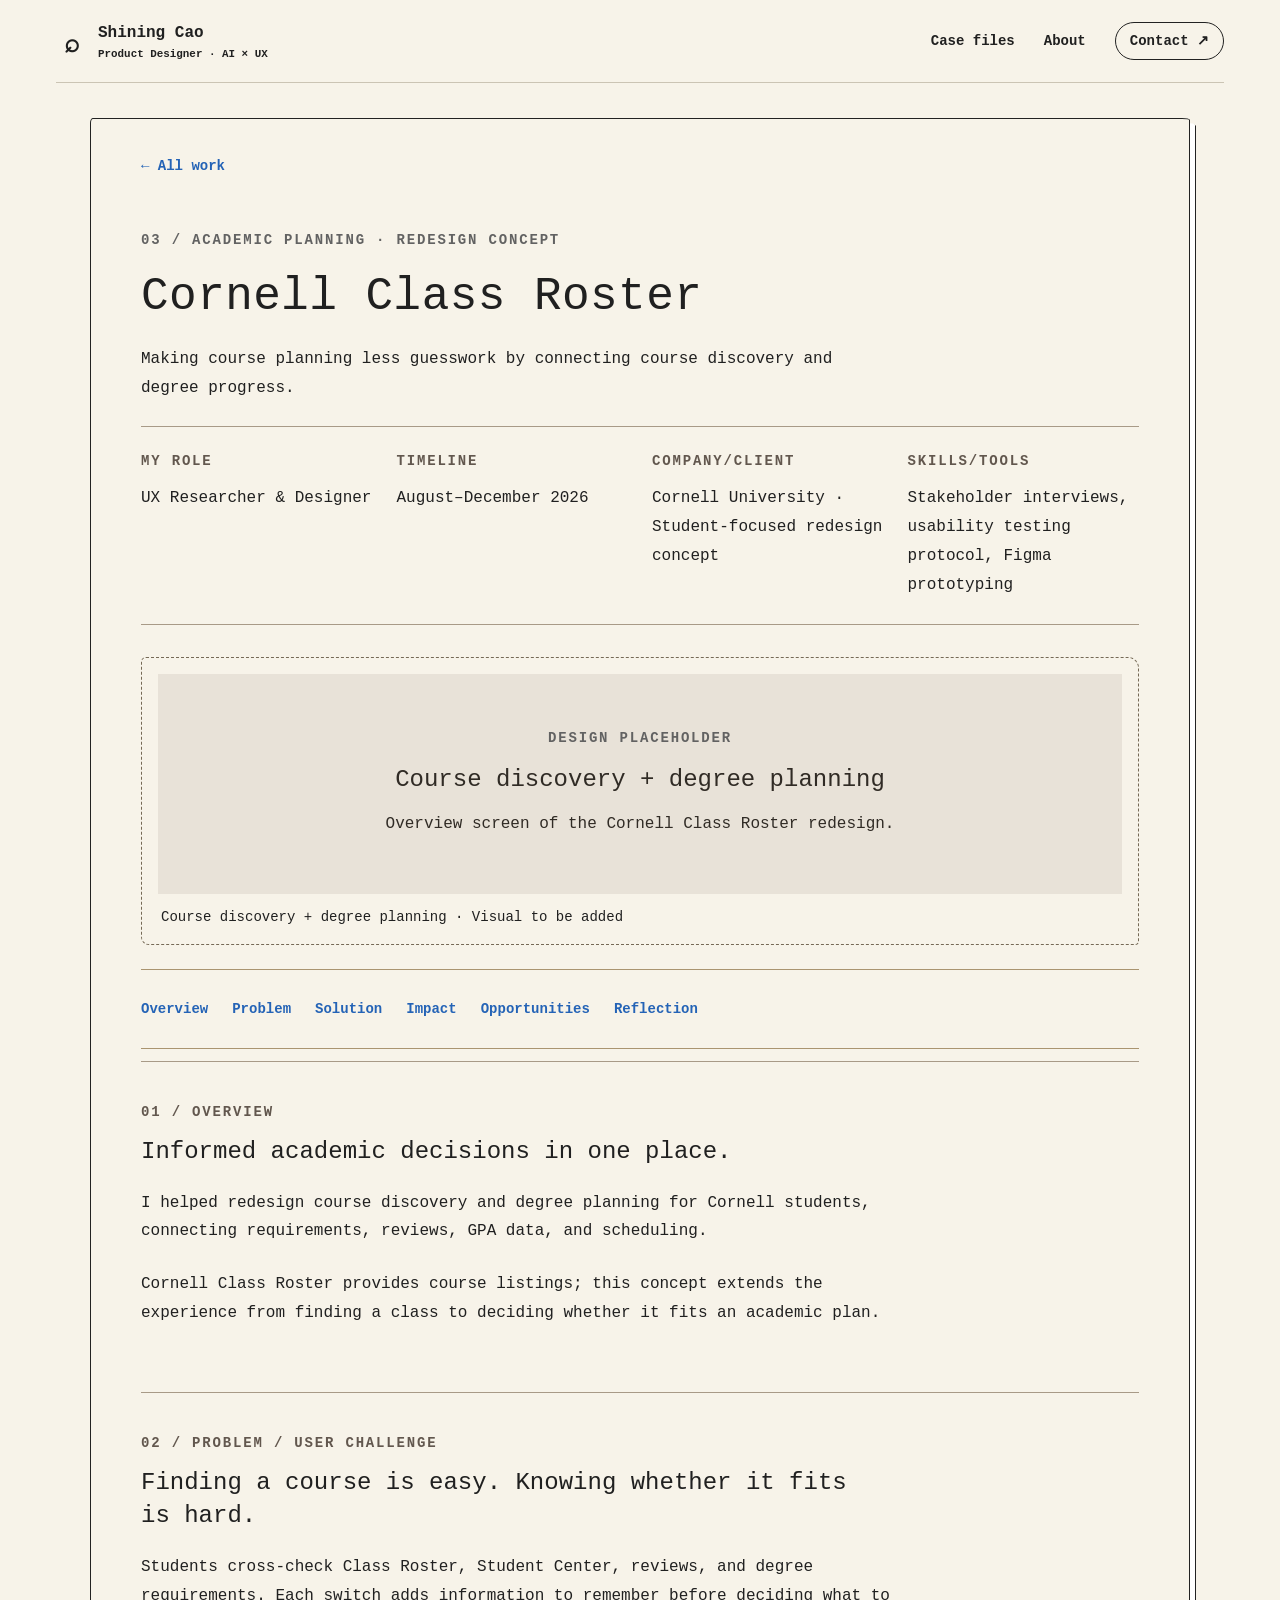
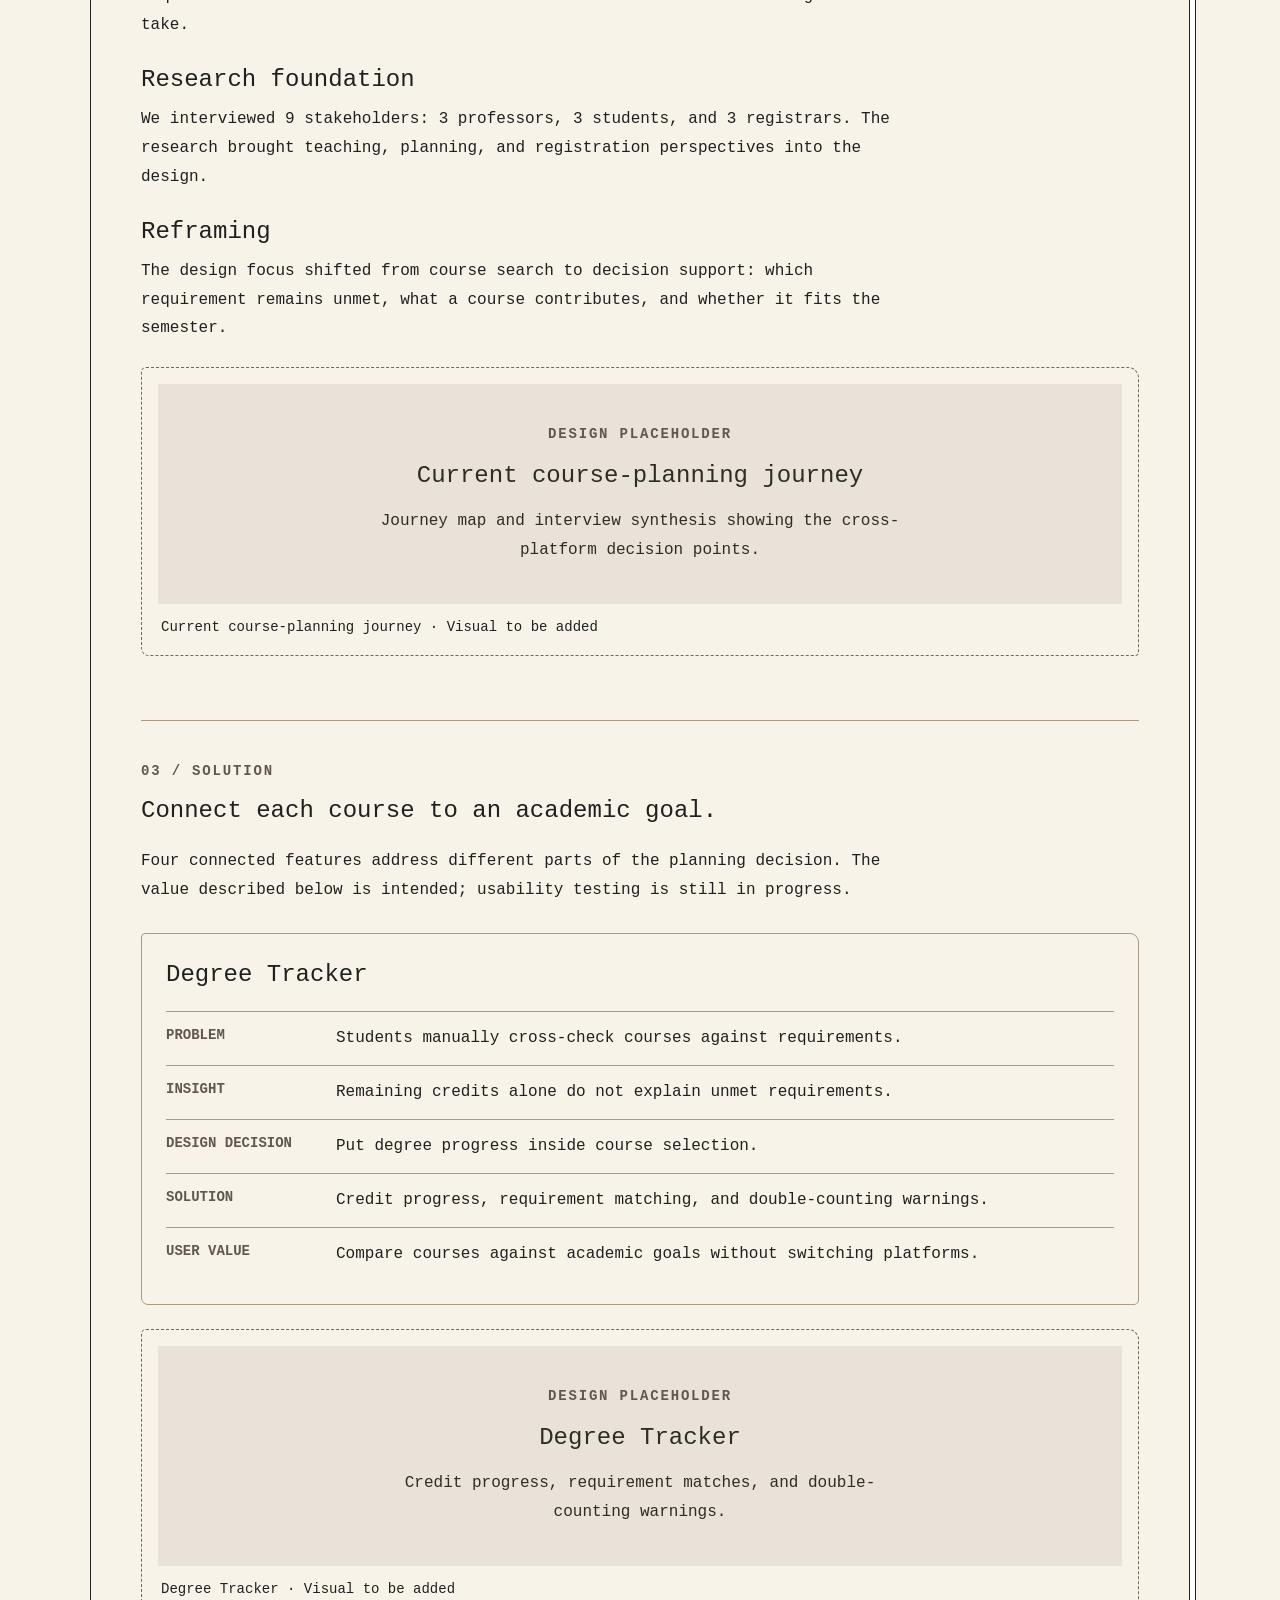
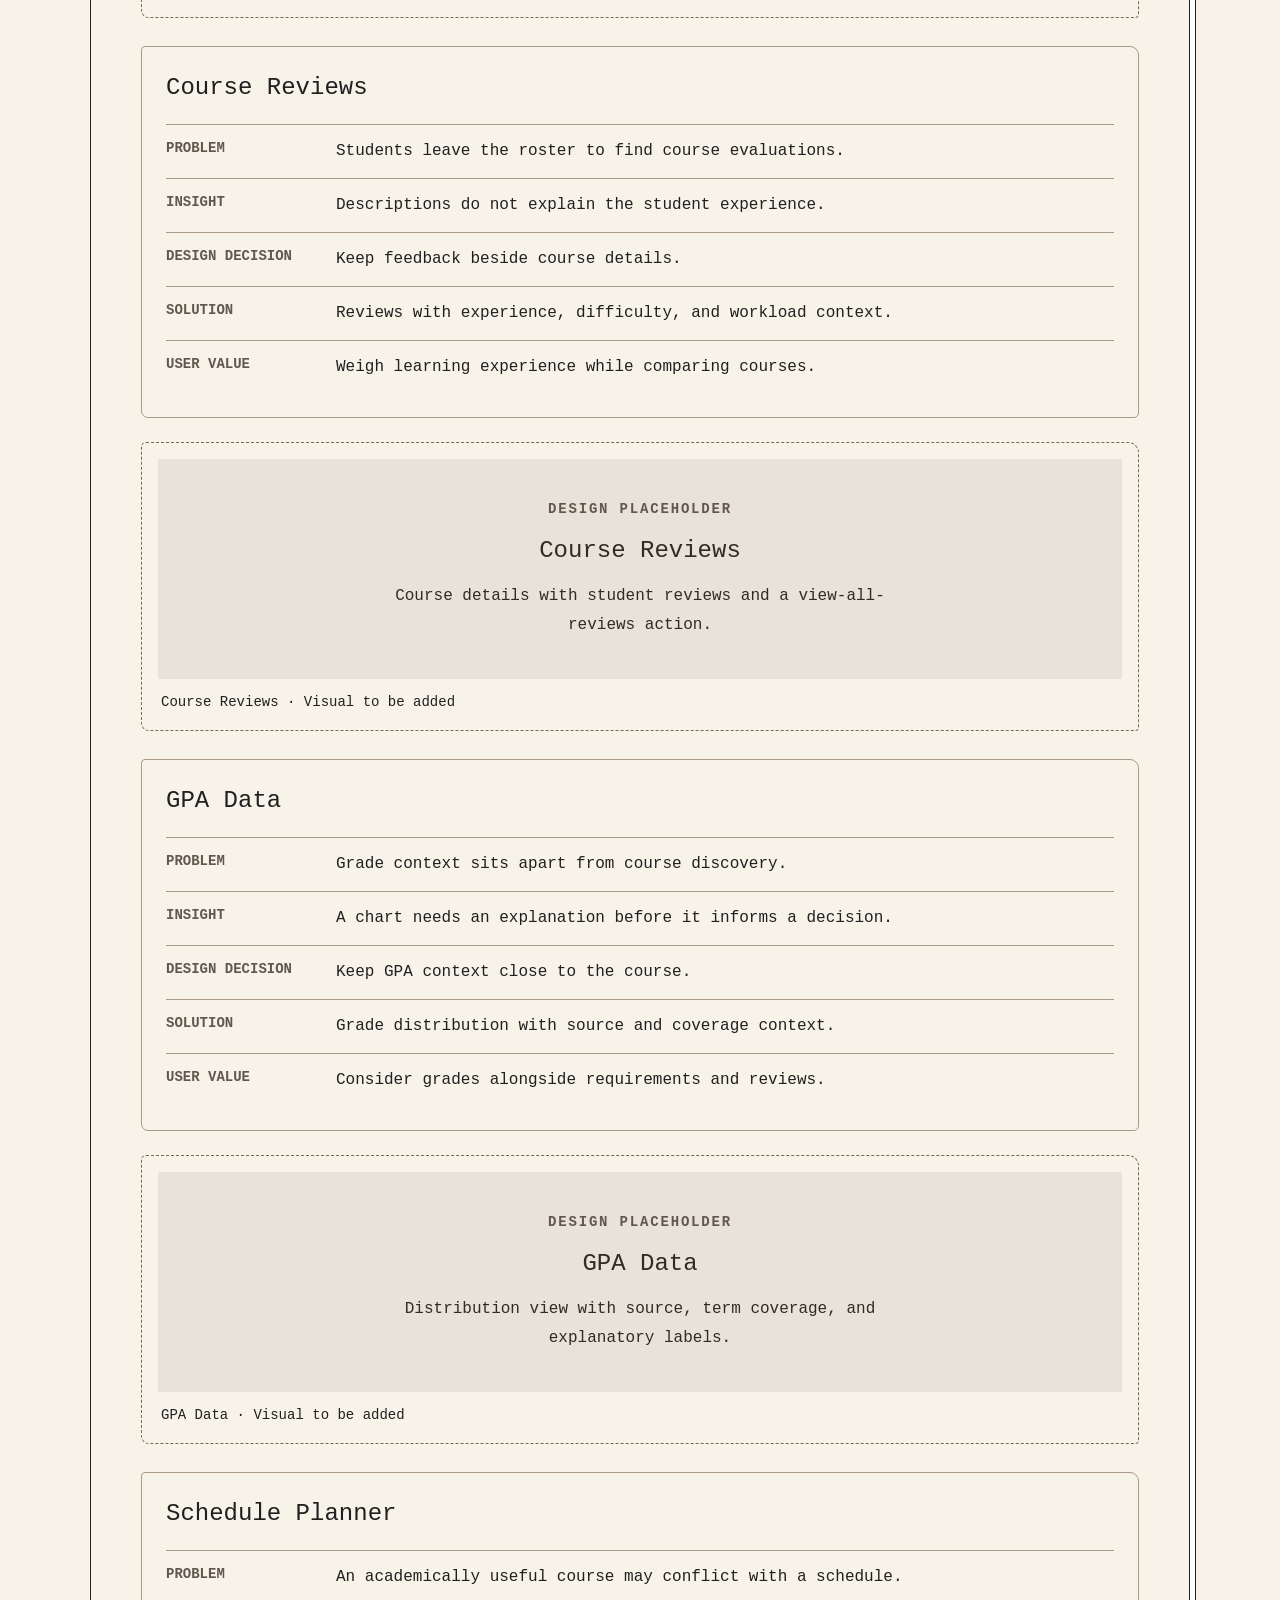
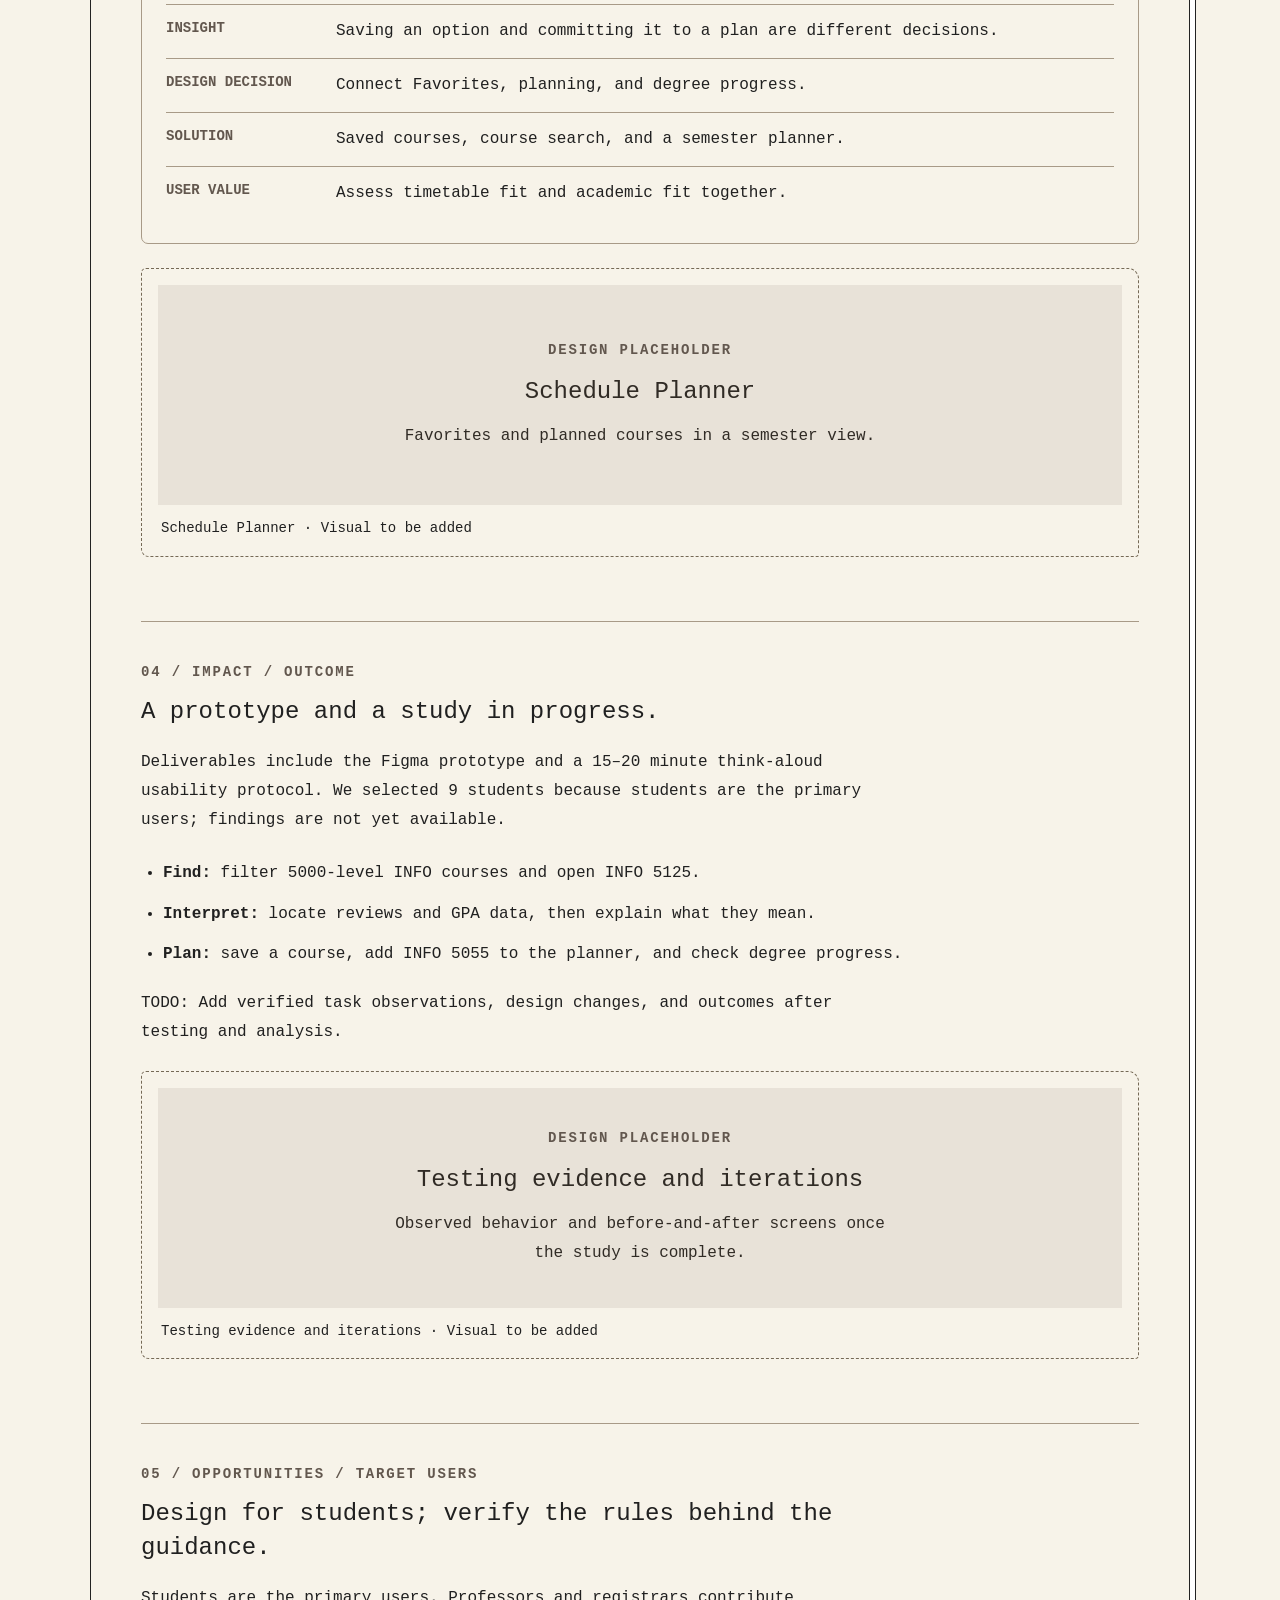
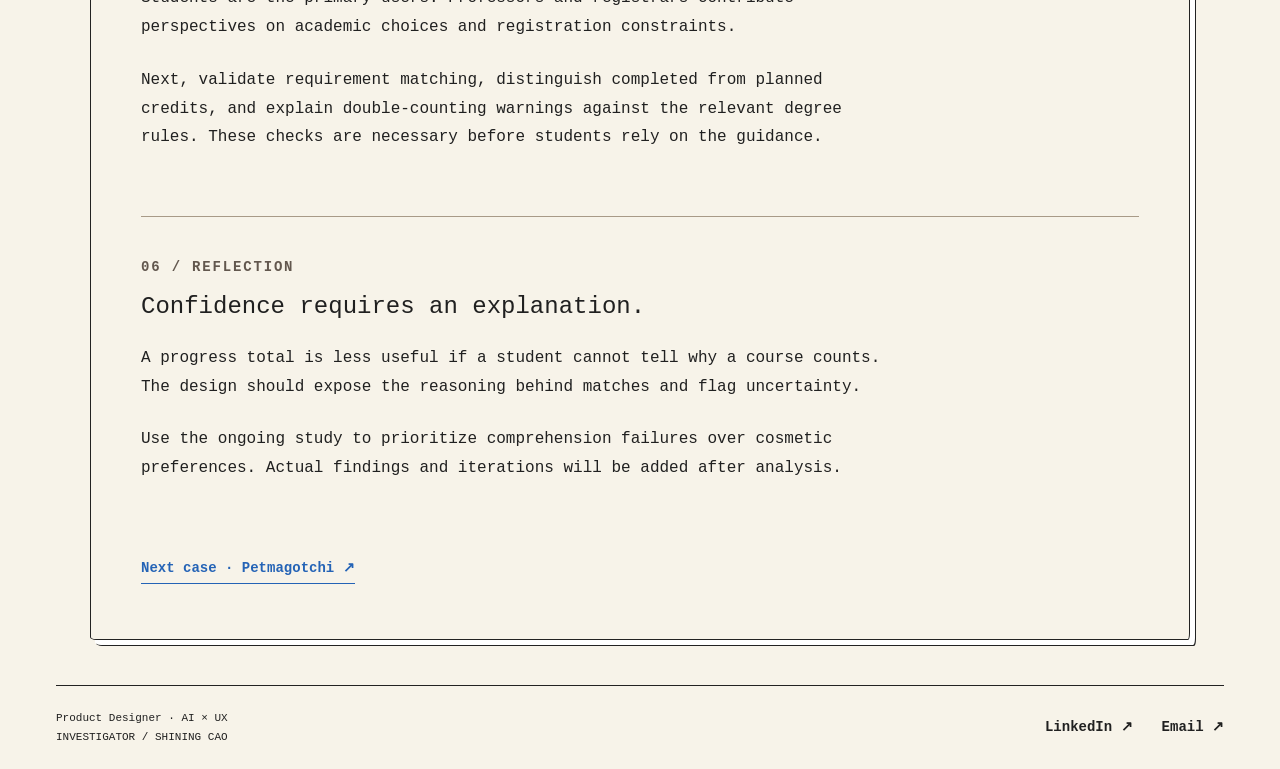
==== commit 187384a9: "Add Petmagotchi case and focus the featured project collection" ====
--- a/cornell-class-roster/index.html
+++ b/cornell-class-roster/index.html
@@ -1,6 +1,6 @@
 <!doctype html><html lang="en"><head><meta charset="utf-8"><meta name="viewport" content="width=device-width,initial-scale=1"><title>Cornell Class Roster — Shining Cao</title><meta name="description" content="Making Course Planning Less Guesswork. A Cornell Class Roster redesign concept connecting course discovery, degree progress, reviews, GPA data, and scheduling."><meta name="theme-color" content="#f8f7f4"><link rel="stylesheet" href="../style.css"><script src="../compare.js" defer></script><link rel="stylesheet" href="../archive.css"><link rel="stylesheet" href="../handdrawn.css?v=floating-pen"><link rel="stylesheet" href="../case-layout.css?v=2"></head><body class="cornell-page">
 <a class="skip" href="#main">Skip to content</a>
-<header class="shell nav"><a class="brand" href="../"><span class="mark" aria-hidden="true">⌕</span><span>Shining Cao<small class="brand-role">UX Researcher &amp; Designer · AI × UX</small></span></a><nav aria-label="Main navigation"><a href="../#work">Case files</a><a href="../#about">About</a><a class="contact" href="mailto:sc3625@cornell.edu">Contact <span aria-hidden="true">↗</span></a></nav></header>
+<header class="shell nav"><a class="brand" href="../"><span class="mark" aria-hidden="true">⌕</span><span>Shining Cao<small class="brand-role">Product Designer · AI × UX</small></span></a><nav aria-label="Main navigation"><a href="../#work">Case files</a><a href="../#about">About</a><a class="contact" href="mailto:sc3625@cornell.edu">Contact <span aria-hidden="true">↗</span></a></nav></header>
 <main id="main"><article class="shell case case-restructured"><a class="back" href="../#work">← All work</a>
 <header class="case-hero"><p class="label kicker">03 / ACADEMIC PLANNING · REDESIGN CONCEPT</p><h1>Cornell Class Roster</h1><p class="lede">Making course planning less guesswork by connecting course discovery and degree progress.</p></header>
 <dl class="case-meta case-facts" aria-label="Project details"><div><dt class="label">MY ROLE</dt><dd>UX Researcher &amp; Designer</dd></div><div><dt class="label">TIMELINE</dt><dd>August–December 2026</dd></div><div><dt class="label">COMPANY/CLIENT</dt><dd>Cornell University · Student-focused redesign concept</dd></div><div><dt class="label">SKILLS/TOOLS</dt><dd>Stakeholder interviews, usability testing protocol, Figma prototyping</dd></div></dl>
@@ -12,5 +12,5 @@
 <section class="case-detail case-section" id="impact" aria-labelledby="impact-title"><p class="label">04 / IMPACT / OUTCOME</p><h2 id="impact-title">A prototype and a study in progress.</h2><p>Deliverables include the Figma prototype and a 15–20 minute think-aloud usability protocol. We selected 9 students because students are the primary users; findings are not yet available.</p><ul class="case-evidence"><li><strong>Find:</strong> filter 5000-level INFO courses and open INFO 5125.</li><li><strong>Interpret:</strong> locate reviews and GPA data, then explain what they mean.</li><li><strong>Plan:</strong> save a course, add INFO 5055 to the planner, and check degree progress.</li></ul><p>TODO: Add verified task observations, design changes, and outcomes after testing and analysis.</p><figure class="artifact image-placeholder"><div class="placeholder-content"><span class="label">DESIGN PLACEHOLDER</span><strong>Testing evidence and iterations</strong><p>Observed behavior and before-and-after screens once the study is complete.</p></div><figcaption>Testing evidence and iterations · Visual to be added</figcaption></figure></section>
 <section class="case-detail case-section" id="opportunities" aria-labelledby="opportunities-title"><p class="label">05 / OPPORTUNITIES / TARGET USERS</p><h2 id="opportunities-title">Design for students; verify the rules behind the guidance.</h2><p>Students are the primary users. Professors and registrars contribute perspectives on academic choices and registration constraints.</p><p>Next, validate requirement matching, distinguish completed from planned credits, and explain double-counting warnings against the relevant degree rules. These checks are necessary before students rely on the guidance.</p></section>
 <section class="case-detail case-section" id="reflection" aria-labelledby="reflection-title"><p class="label">06 / REFLECTION</p><h2 id="reflection-title">Confidence requires an explanation.</h2><p>A progress total is less useful if a student cannot tell why a course counts. The design should expose the reasoning behind matches and flag uncertainty.</p><p>Use the ongoing study to prioritize comprehension failures over cosmetic preferences. Actual findings and iterations will be added after analysis.</p></section>
-<a class="text-link case-end" href="../grocery-delivery/">Next case · Grocery Delivery ↗</a></article></main>
-<footer class="shell footer"><span>UX Researcher &amp; Designer · AI × UX<br>INVESTIGATOR / SHINING CAO</span><div><a href="https://www.linkedin.com/in/shining-c-794804326">LinkedIn ↗</a><a href="mailto:sc3625@cornell.edu">Email ↗</a></div></footer></body></html>
+<a class="text-link case-end" href="../petmagotchi/">Next case · Petmagotchi ↗</a></article></main>
+<footer class="shell footer"><span>Product Designer · AI × UX<br>INVESTIGATOR / SHINING CAO</span><div><a href="https://www.linkedin.com/in/shining-c-794804326">LinkedIn ↗</a><a href="mailto:sc3625@cornell.edu">Email ↗</a></div></footer></body></html>
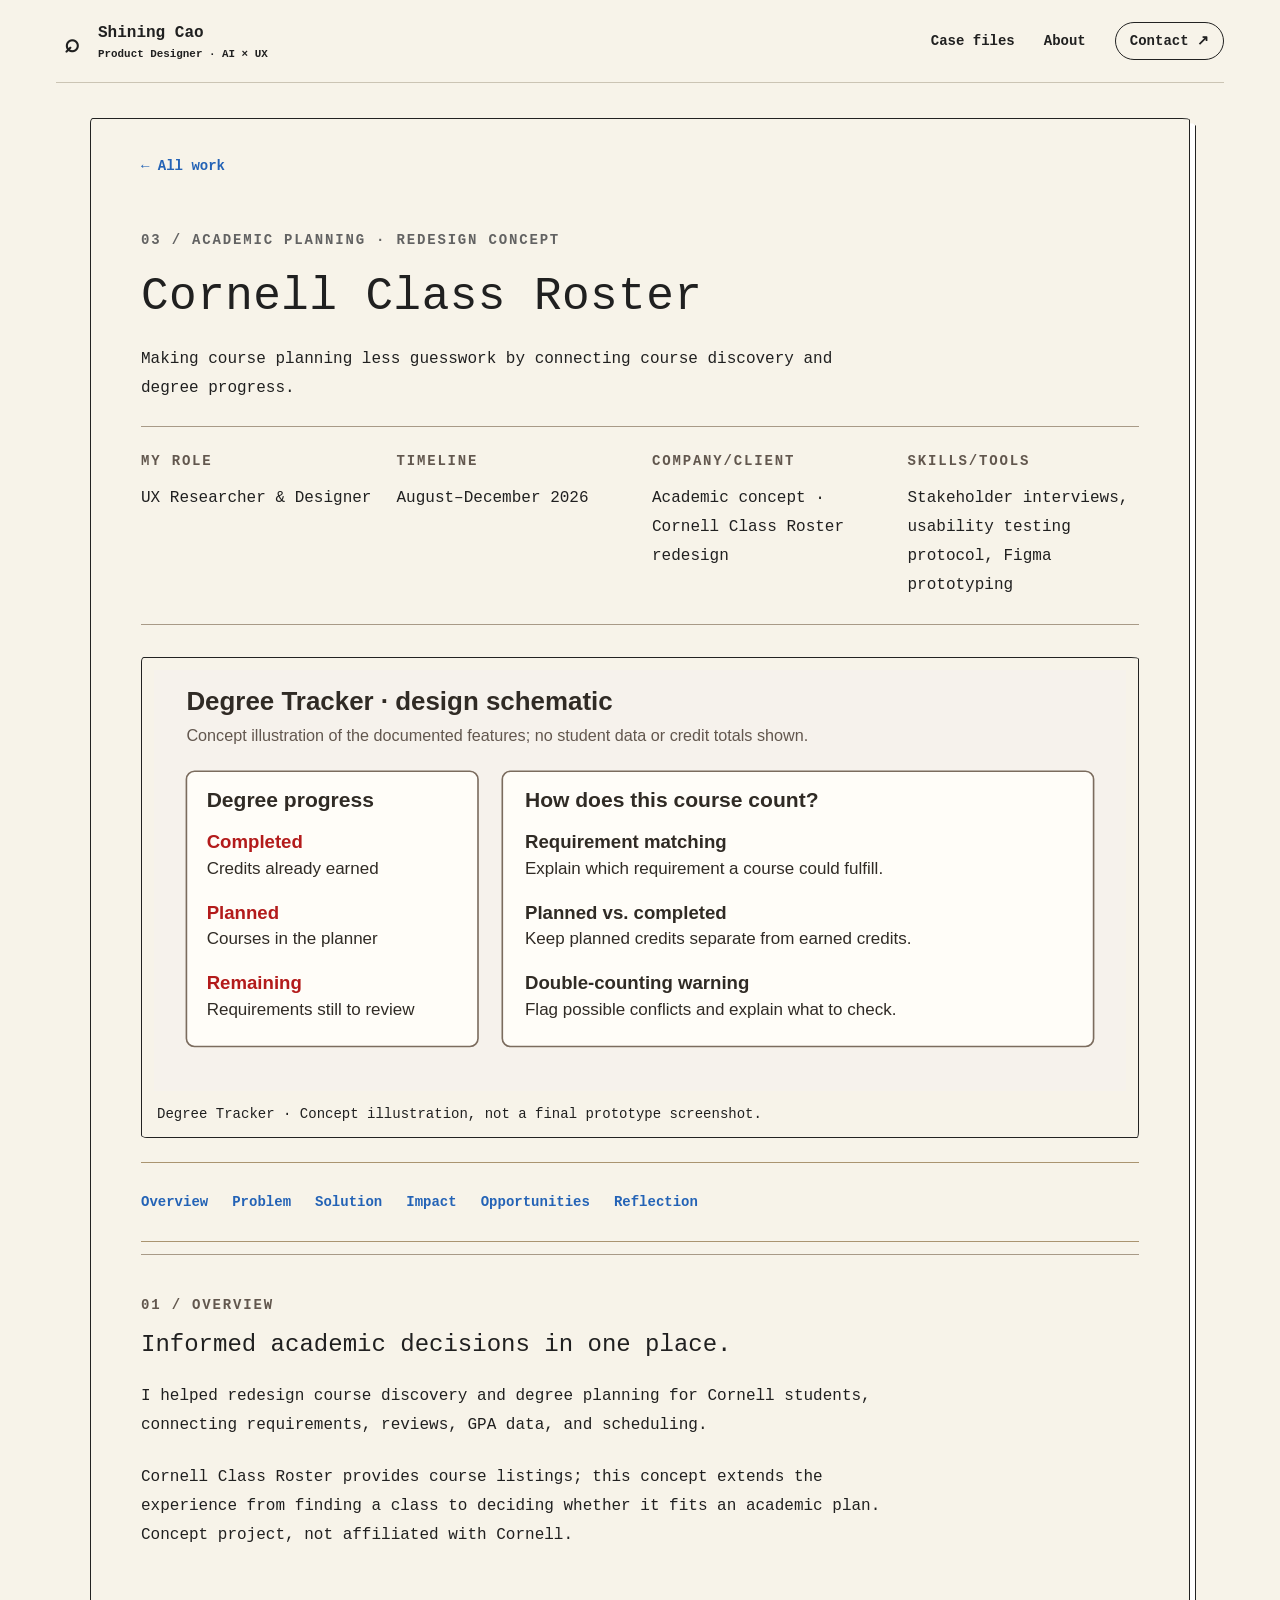
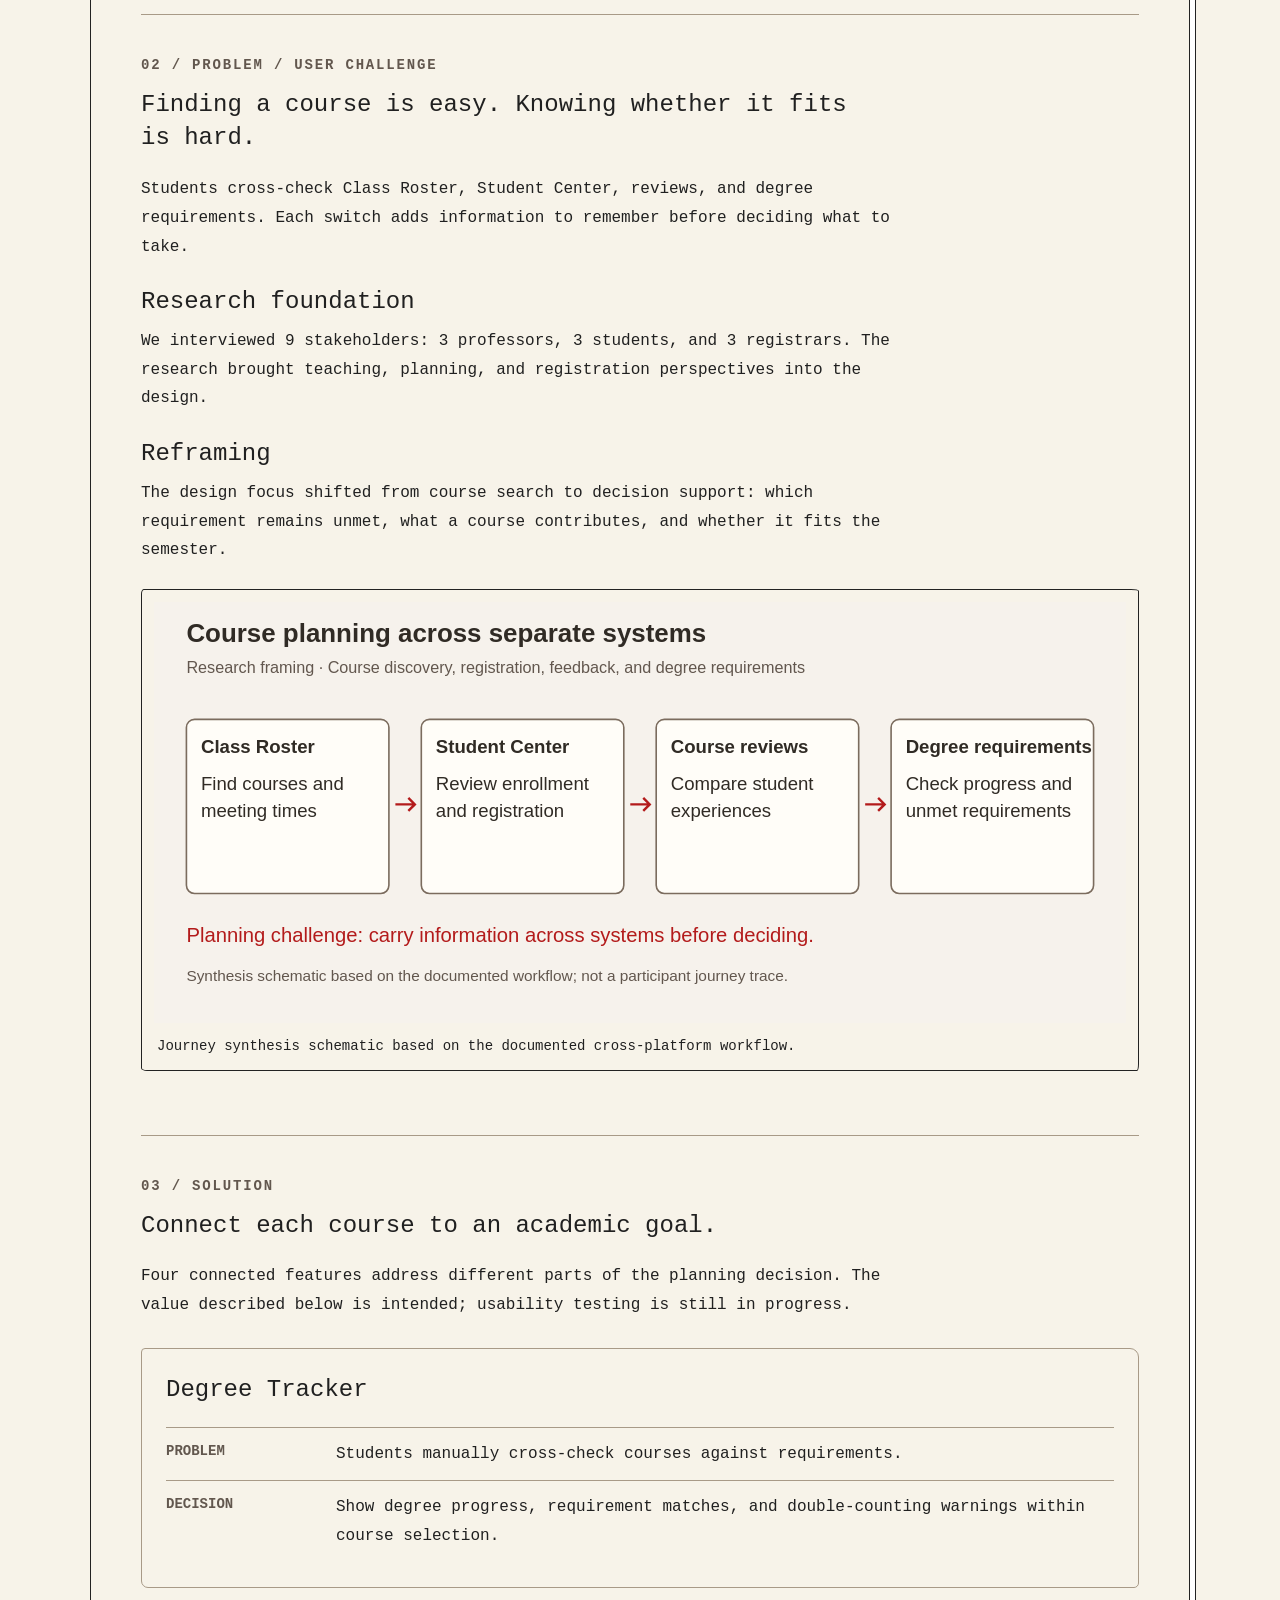
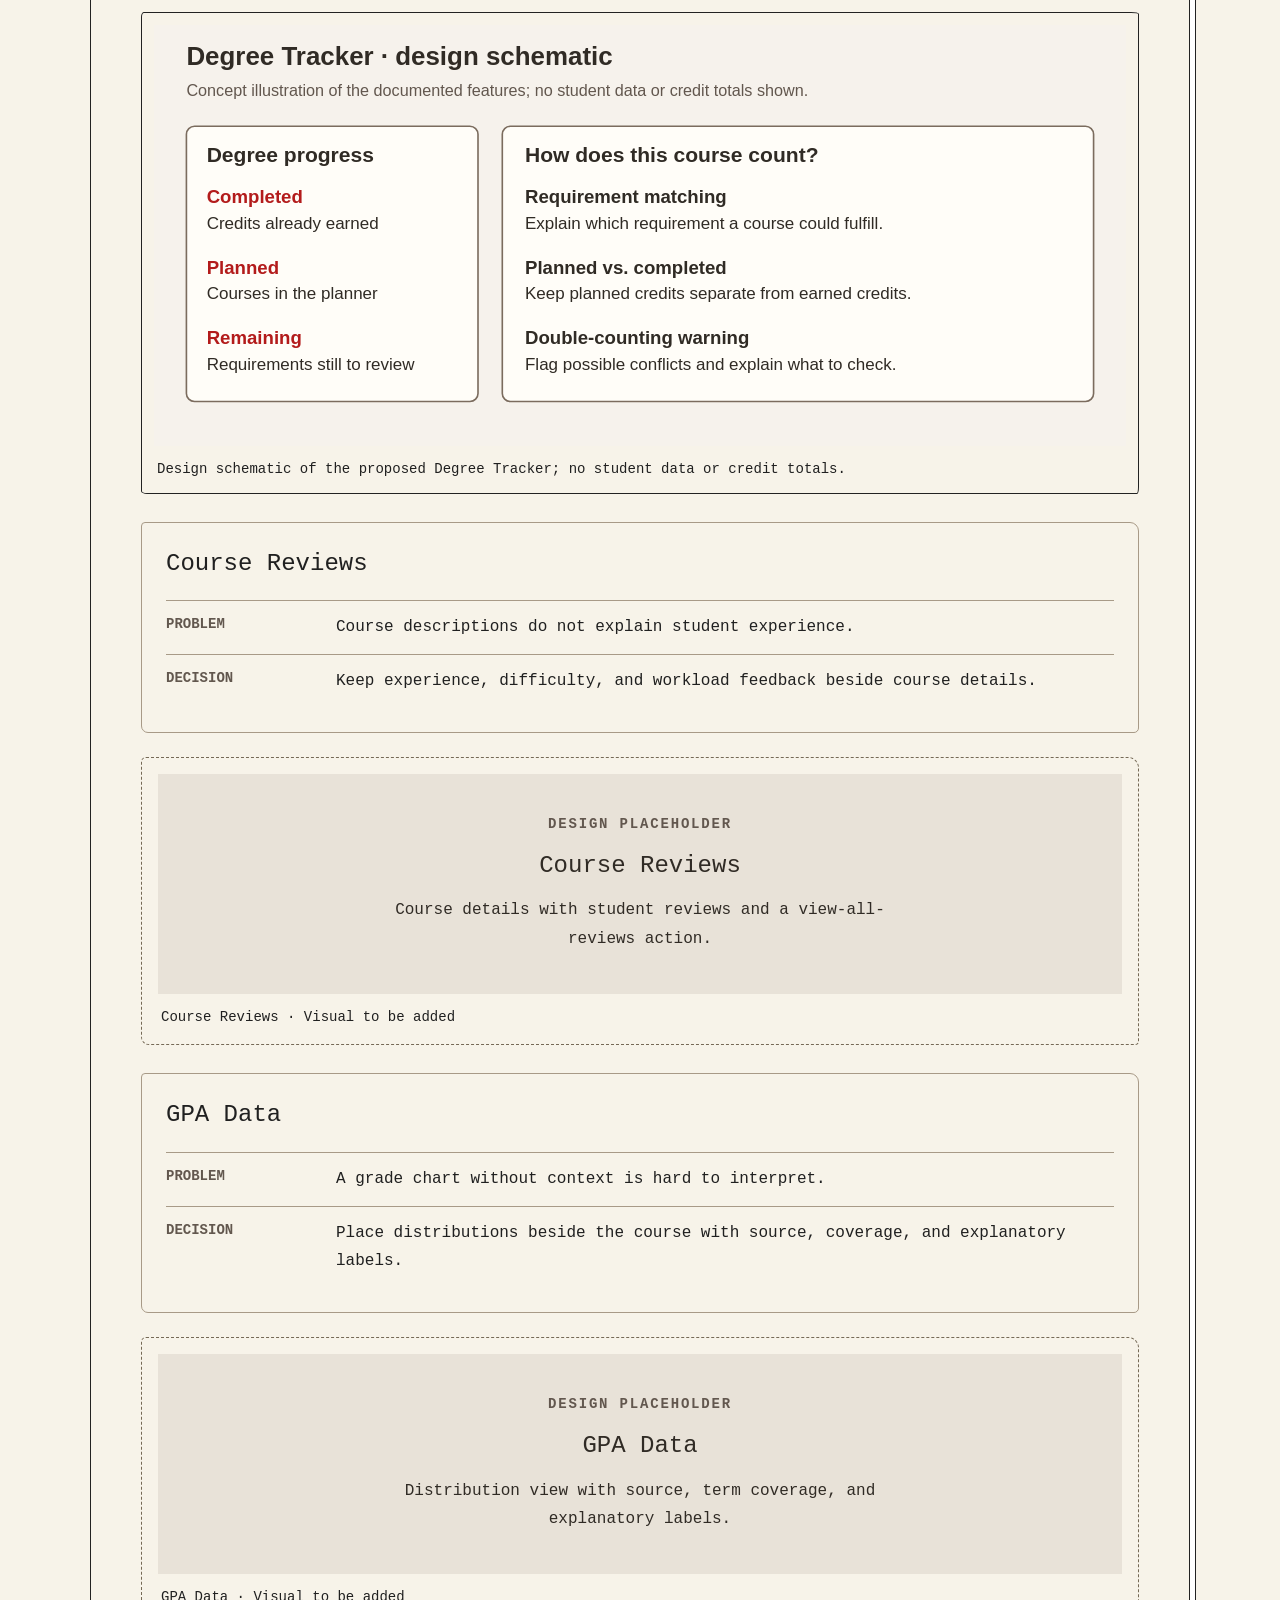
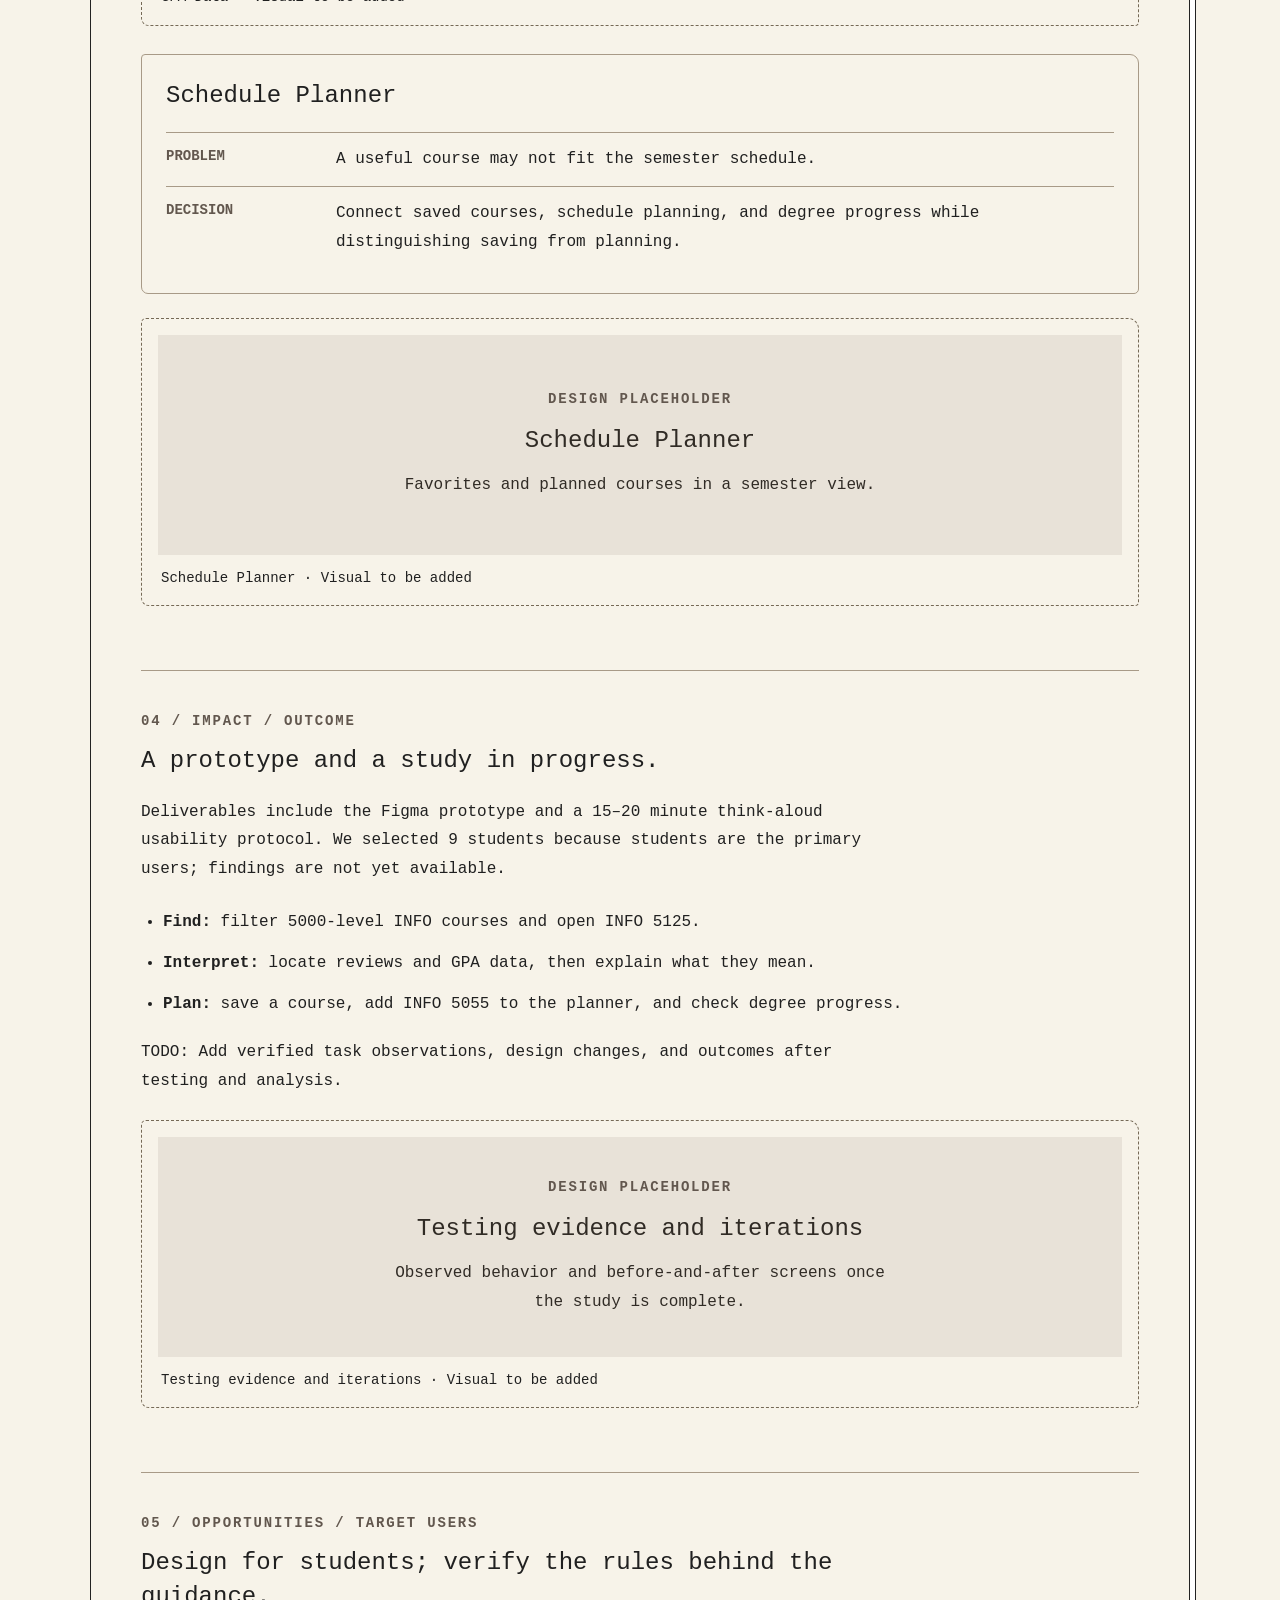
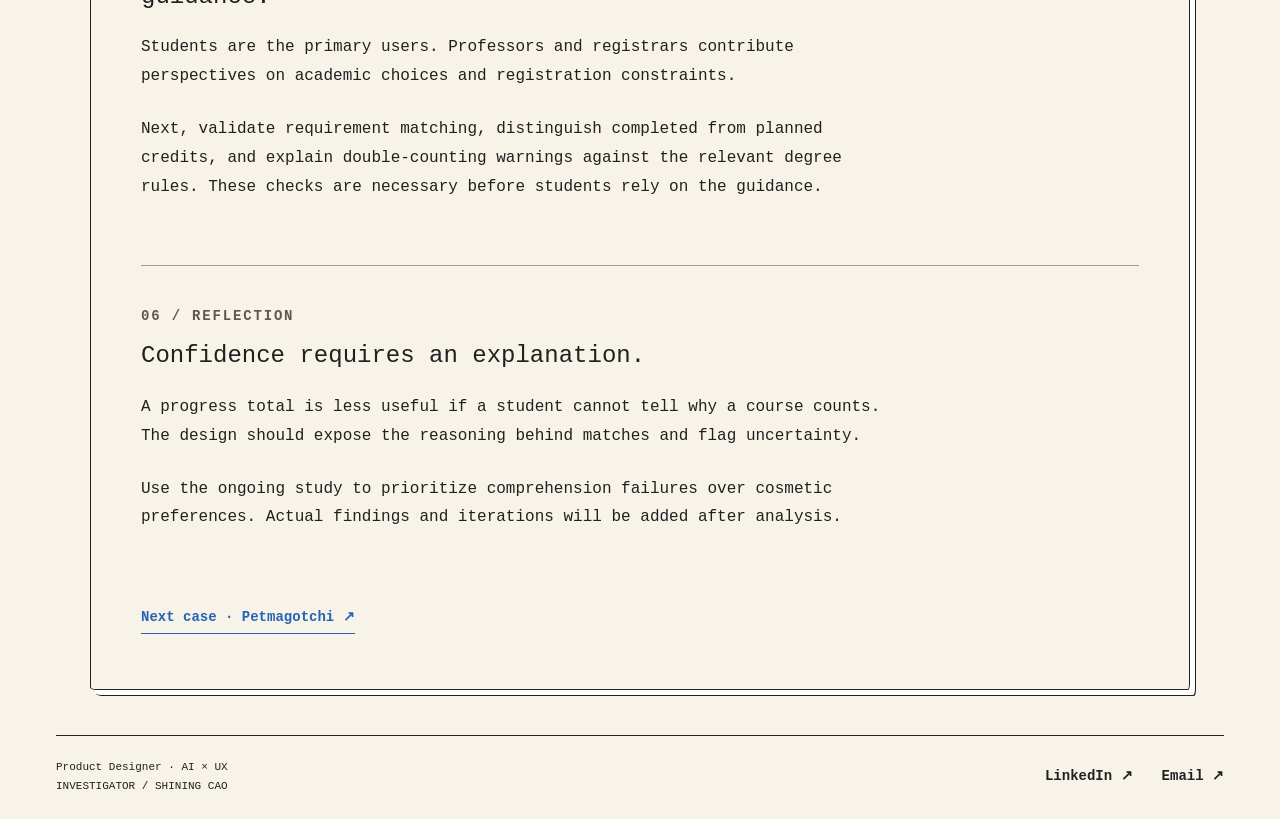
==== commit 08728808: "Align case study evidence, contract context, and visual summaries" ====
--- a/cornell-class-roster/index.html
+++ b/cornell-class-roster/index.html
@@ -3,12 +3,12 @@
 <header class="shell nav"><a class="brand" href="../"><span class="mark" aria-hidden="true">⌕</span><span>Shining Cao<small class="brand-role">Product Designer · AI × UX</small></span></a><nav aria-label="Main navigation"><a href="../#work">Case files</a><a href="../#about">About</a><a class="contact" href="mailto:sc3625@cornell.edu">Contact <span aria-hidden="true">↗</span></a></nav></header>
 <main id="main"><article class="shell case case-restructured"><a class="back" href="../#work">← All work</a>
 <header class="case-hero"><p class="label kicker">03 / ACADEMIC PLANNING · REDESIGN CONCEPT</p><h1>Cornell Class Roster</h1><p class="lede">Making course planning less guesswork by connecting course discovery and degree progress.</p></header>
-<dl class="case-meta case-facts" aria-label="Project details"><div><dt class="label">MY ROLE</dt><dd>UX Researcher &amp; Designer</dd></div><div><dt class="label">TIMELINE</dt><dd>August–December 2026</dd></div><div><dt class="label">COMPANY/CLIENT</dt><dd>Cornell University · Student-focused redesign concept</dd></div><div><dt class="label">SKILLS/TOOLS</dt><dd>Stakeholder interviews, usability testing protocol, Figma prototyping</dd></div></dl>
-<figure class="artifact image-placeholder"><div class="placeholder-content"><span class="label">DESIGN PLACEHOLDER</span><strong>Course discovery + degree planning</strong><p>Overview screen of the Cornell Class Roster redesign.</p></div><figcaption>Course discovery + degree planning · Visual to be added</figcaption></figure>
+<dl class="case-meta case-facts" aria-label="Project details"><div><dt class="label">MY ROLE</dt><dd>UX Researcher &amp; Designer</dd></div><div><dt class="label">TIMELINE</dt><dd>August–December 2026</dd></div><div><dt class="label">COMPANY/CLIENT</dt><dd>Academic concept · Cornell Class Roster redesign</dd></div><div><dt class="label">SKILLS/TOOLS</dt><dd>Stakeholder interviews, usability testing protocol, Figma prototyping</dd></div></dl>
+<figure class="artifact"><a href="../assets/cases/cornell-degree-tracker.svg" target="_blank" rel="noopener" aria-label="Enlarge Degree Tracker concept overview"><img src="../assets/cases/cornell-degree-tracker.svg" alt="Degree Tracker concept overview" loading="lazy" width="1200" height="520"></a><figcaption>Degree Tracker · Concept illustration, not a final prototype screenshot.</figcaption></figure>
 <nav class="chapter-nav" aria-label="Case sections"><a href="#overview">Overview</a><a href="#problem">Problem</a><a href="#solution">Solution</a><a href="#impact">Impact</a><a href="#opportunities">Opportunities</a><a href="#reflection">Reflection</a></nav>
-<section class="case-detail case-section" id="overview" aria-labelledby="overview-title"><p class="label">01 / OVERVIEW</p><h2 id="overview-title">Informed academic decisions in one place.</h2><p>I helped redesign course discovery and degree planning for Cornell students, connecting requirements, reviews, GPA data, and scheduling.</p><p>Cornell Class Roster provides course listings; this concept extends the experience from finding a class to deciding whether it fits an academic plan.</p></section>
-<section class="case-detail case-section" id="problem" aria-labelledby="problem-title"><p class="label">02 / PROBLEM / USER CHALLENGE</p><h2 id="problem-title">Finding a course is easy. Knowing whether it fits is hard.</h2><p>Students cross-check Class Roster, Student Center, reviews, and degree requirements. Each switch adds information to remember before deciding what to take.</p><div class="decision-point"><h3>Research foundation</h3><p>We interviewed 9 stakeholders: 3 professors, 3 students, and 3 registrars. The research brought teaching, planning, and registration perspectives into the design.</p></div><div class="decision-point"><h3>Reframing</h3><p>The design focus shifted from course search to decision support: which requirement remains unmet, what a course contributes, and whether it fits the semester.</p></div><figure class="artifact image-placeholder"><div class="placeholder-content"><span class="label">DESIGN PLACEHOLDER</span><strong>Current course-planning journey</strong><p>Journey map and interview synthesis showing the cross-platform decision points.</p></div><figcaption>Current course-planning journey · Visual to be added</figcaption></figure></section>
-<section class="case-detail case-section" id="solution" aria-labelledby="solution-title"><p class="label">03 / SOLUTION</p><h2 id="solution-title">Connect each course to an academic goal.</h2><p>Four connected features address different parts of the planning decision. The value described below is intended; usability testing is still in progress.</p><article class="feature-story" id="degree-tracker"><h3>Degree Tracker</h3><dl><div><dt>PROBLEM</dt><dd>Students manually cross-check courses against requirements.</dd></div><div><dt>INSIGHT</dt><dd>Remaining credits alone do not explain unmet requirements.</dd></div><div><dt>DESIGN DECISION</dt><dd>Put degree progress inside course selection.</dd></div><div><dt>SOLUTION</dt><dd>Credit progress, requirement matching, and double-counting warnings.</dd></div><div><dt>USER VALUE</dt><dd>Compare courses against academic goals without switching platforms.</dd></div></dl></article><figure class="artifact image-placeholder"><div class="placeholder-content"><span class="label">DESIGN PLACEHOLDER</span><strong>Degree Tracker</strong><p>Credit progress, requirement matches, and double-counting warnings.</p></div><figcaption>Degree Tracker · Visual to be added</figcaption></figure><article class="feature-story" id="course-reviews"><h3>Course Reviews</h3><dl><div><dt>PROBLEM</dt><dd>Students leave the roster to find course evaluations.</dd></div><div><dt>INSIGHT</dt><dd>Descriptions do not explain the student experience.</dd></div><div><dt>DESIGN DECISION</dt><dd>Keep feedback beside course details.</dd></div><div><dt>SOLUTION</dt><dd>Reviews with experience, difficulty, and workload context.</dd></div><div><dt>USER VALUE</dt><dd>Weigh learning experience while comparing courses.</dd></div></dl></article><figure class="artifact image-placeholder"><div class="placeholder-content"><span class="label">DESIGN PLACEHOLDER</span><strong>Course Reviews</strong><p>Course details with student reviews and a view-all-reviews action.</p></div><figcaption>Course Reviews · Visual to be added</figcaption></figure><article class="feature-story" id="gpa-data"><h3>GPA Data</h3><dl><div><dt>PROBLEM</dt><dd>Grade context sits apart from course discovery.</dd></div><div><dt>INSIGHT</dt><dd>A chart needs an explanation before it informs a decision.</dd></div><div><dt>DESIGN DECISION</dt><dd>Keep GPA context close to the course.</dd></div><div><dt>SOLUTION</dt><dd>Grade distribution with source and coverage context.</dd></div><div><dt>USER VALUE</dt><dd>Consider grades alongside requirements and reviews.</dd></div></dl></article><figure class="artifact image-placeholder"><div class="placeholder-content"><span class="label">DESIGN PLACEHOLDER</span><strong>GPA Data</strong><p>Distribution view with source, term coverage, and explanatory labels.</p></div><figcaption>GPA Data · Visual to be added</figcaption></figure><article class="feature-story" id="schedule-planner"><h3>Schedule Planner</h3><dl><div><dt>PROBLEM</dt><dd>An academically useful course may conflict with a schedule.</dd></div><div><dt>INSIGHT</dt><dd>Saving an option and committing it to a plan are different decisions.</dd></div><div><dt>DESIGN DECISION</dt><dd>Connect Favorites, planning, and degree progress.</dd></div><div><dt>SOLUTION</dt><dd>Saved courses, course search, and a semester planner.</dd></div><div><dt>USER VALUE</dt><dd>Assess timetable fit and academic fit together.</dd></div></dl></article><figure class="artifact image-placeholder"><div class="placeholder-content"><span class="label">DESIGN PLACEHOLDER</span><strong>Schedule Planner</strong><p>Favorites and planned courses in a semester view.</p></div><figcaption>Schedule Planner · Visual to be added</figcaption></figure></section>
+<section class="case-detail case-section" id="overview" aria-labelledby="overview-title"><p class="label">01 / OVERVIEW</p><h2 id="overview-title">Informed academic decisions in one place.</h2><p>I helped redesign course discovery and degree planning for Cornell students, connecting requirements, reviews, GPA data, and scheduling.</p><p>Cornell Class Roster provides course listings; this concept extends the experience from finding a class to deciding whether it fits an academic plan. Concept project, not affiliated with Cornell.</p></section>
+<section class="case-detail case-section" id="problem" aria-labelledby="problem-title"><p class="label">02 / PROBLEM / USER CHALLENGE</p><h2 id="problem-title">Finding a course is easy. Knowing whether it fits is hard.</h2><p>Students cross-check Class Roster, Student Center, reviews, and degree requirements. Each switch adds information to remember before deciding what to take.</p><div class="decision-point"><h3>Research foundation</h3><p>We interviewed 9 stakeholders: 3 professors, 3 students, and 3 registrars. The research brought teaching, planning, and registration perspectives into the design.</p></div><div class="decision-point"><h3>Reframing</h3><p>The design focus shifted from course search to decision support: which requirement remains unmet, what a course contributes, and whether it fits the semester.</p></div><figure class="artifact"><a href="../assets/cases/cornell-planning-journey.svg" target="_blank" rel="noopener" aria-label="Enlarge Course-planning journey across four systems"><img src="../assets/cases/cornell-planning-journey.svg" alt="Course-planning journey across four systems" loading="lazy" width="1200" height="520"></a><figcaption>Journey synthesis schematic based on the documented cross-platform workflow.</figcaption></figure></section>
+<section class="case-detail case-section" id="solution" aria-labelledby="solution-title"><p class="label">03 / SOLUTION</p><h2 id="solution-title">Connect each course to an academic goal.</h2><p>Four connected features address different parts of the planning decision. The value described below is intended; usability testing is still in progress.</p><article class="feature-story" id="degree-tracker"><h3>Degree Tracker</h3><dl><div><dt>PROBLEM</dt><dd>Students manually cross-check courses against requirements.</dd></div><div><dt>DECISION</dt><dd>Show degree progress, requirement matches, and double-counting warnings within course selection.</dd></div></dl></article><figure class="artifact"><a href="../assets/cases/cornell-degree-tracker.svg" target="_blank" rel="noopener" aria-label="Enlarge Degree Tracker concept with requirement matching and credit status"><img src="../assets/cases/cornell-degree-tracker.svg" alt="Degree Tracker concept with requirement matching and credit status" loading="lazy" width="1200" height="520"></a><figcaption>Design schematic of the proposed Degree Tracker; no student data or credit totals.</figcaption></figure><article class="feature-story" id="course-reviews"><h3>Course Reviews</h3><dl><div><dt>PROBLEM</dt><dd>Course descriptions do not explain student experience.</dd></div><div><dt>DECISION</dt><dd>Keep experience, difficulty, and workload feedback beside course details.</dd></div></dl></article><figure class="artifact image-placeholder"><div class="placeholder-content"><span class="label">DESIGN PLACEHOLDER</span><strong>Course Reviews</strong><p>Course details with student reviews and a view-all-reviews action.</p></div><figcaption>Course Reviews · Visual to be added</figcaption></figure><article class="feature-story" id="gpa-data"><h3>GPA Data</h3><dl><div><dt>PROBLEM</dt><dd>A grade chart without context is hard to interpret.</dd></div><div><dt>DECISION</dt><dd>Place distributions beside the course with source, coverage, and explanatory labels.</dd></div></dl></article><figure class="artifact image-placeholder"><div class="placeholder-content"><span class="label">DESIGN PLACEHOLDER</span><strong>GPA Data</strong><p>Distribution view with source, term coverage, and explanatory labels.</p></div><figcaption>GPA Data · Visual to be added</figcaption></figure><article class="feature-story" id="schedule-planner"><h3>Schedule Planner</h3><dl><div><dt>PROBLEM</dt><dd>A useful course may not fit the semester schedule.</dd></div><div><dt>DECISION</dt><dd>Connect saved courses, schedule planning, and degree progress while distinguishing saving from planning.</dd></div></dl></article><figure class="artifact image-placeholder"><div class="placeholder-content"><span class="label">DESIGN PLACEHOLDER</span><strong>Schedule Planner</strong><p>Favorites and planned courses in a semester view.</p></div><figcaption>Schedule Planner · Visual to be added</figcaption></figure></section>
 <section class="case-detail case-section" id="impact" aria-labelledby="impact-title"><p class="label">04 / IMPACT / OUTCOME</p><h2 id="impact-title">A prototype and a study in progress.</h2><p>Deliverables include the Figma prototype and a 15–20 minute think-aloud usability protocol. We selected 9 students because students are the primary users; findings are not yet available.</p><ul class="case-evidence"><li><strong>Find:</strong> filter 5000-level INFO courses and open INFO 5125.</li><li><strong>Interpret:</strong> locate reviews and GPA data, then explain what they mean.</li><li><strong>Plan:</strong> save a course, add INFO 5055 to the planner, and check degree progress.</li></ul><p>TODO: Add verified task observations, design changes, and outcomes after testing and analysis.</p><figure class="artifact image-placeholder"><div class="placeholder-content"><span class="label">DESIGN PLACEHOLDER</span><strong>Testing evidence and iterations</strong><p>Observed behavior and before-and-after screens once the study is complete.</p></div><figcaption>Testing evidence and iterations · Visual to be added</figcaption></figure></section>
 <section class="case-detail case-section" id="opportunities" aria-labelledby="opportunities-title"><p class="label">05 / OPPORTUNITIES / TARGET USERS</p><h2 id="opportunities-title">Design for students; verify the rules behind the guidance.</h2><p>Students are the primary users. Professors and registrars contribute perspectives on academic choices and registration constraints.</p><p>Next, validate requirement matching, distinguish completed from planned credits, and explain double-counting warnings against the relevant degree rules. These checks are necessary before students rely on the guidance.</p></section>
 <section class="case-detail case-section" id="reflection" aria-labelledby="reflection-title"><p class="label">06 / REFLECTION</p><h2 id="reflection-title">Confidence requires an explanation.</h2><p>A progress total is less useful if a student cannot tell why a course counts. The design should expose the reasoning behind matches and flag uncertainty.</p><p>Use the ongoing study to prioritize comprehension failures over cosmetic preferences. Actual findings and iterations will be added after analysis.</p></section>
--- a/case-layout.css
+++ b/case-layout.css
@@ -62,3 +62,4 @@
 .case-restructured .placeholder-content{min-height:190px;padding:24px 12px}
 .case-restructured .image-placeholder{padding:10px}
 }
+.case-restructured .case-disclosure{margin:0 0 24px;padding:14px 18px;border-left:3px solid #7b6c5e;background:#ede7df;color:#51473e;font-size:14px;line-height:1.7}
